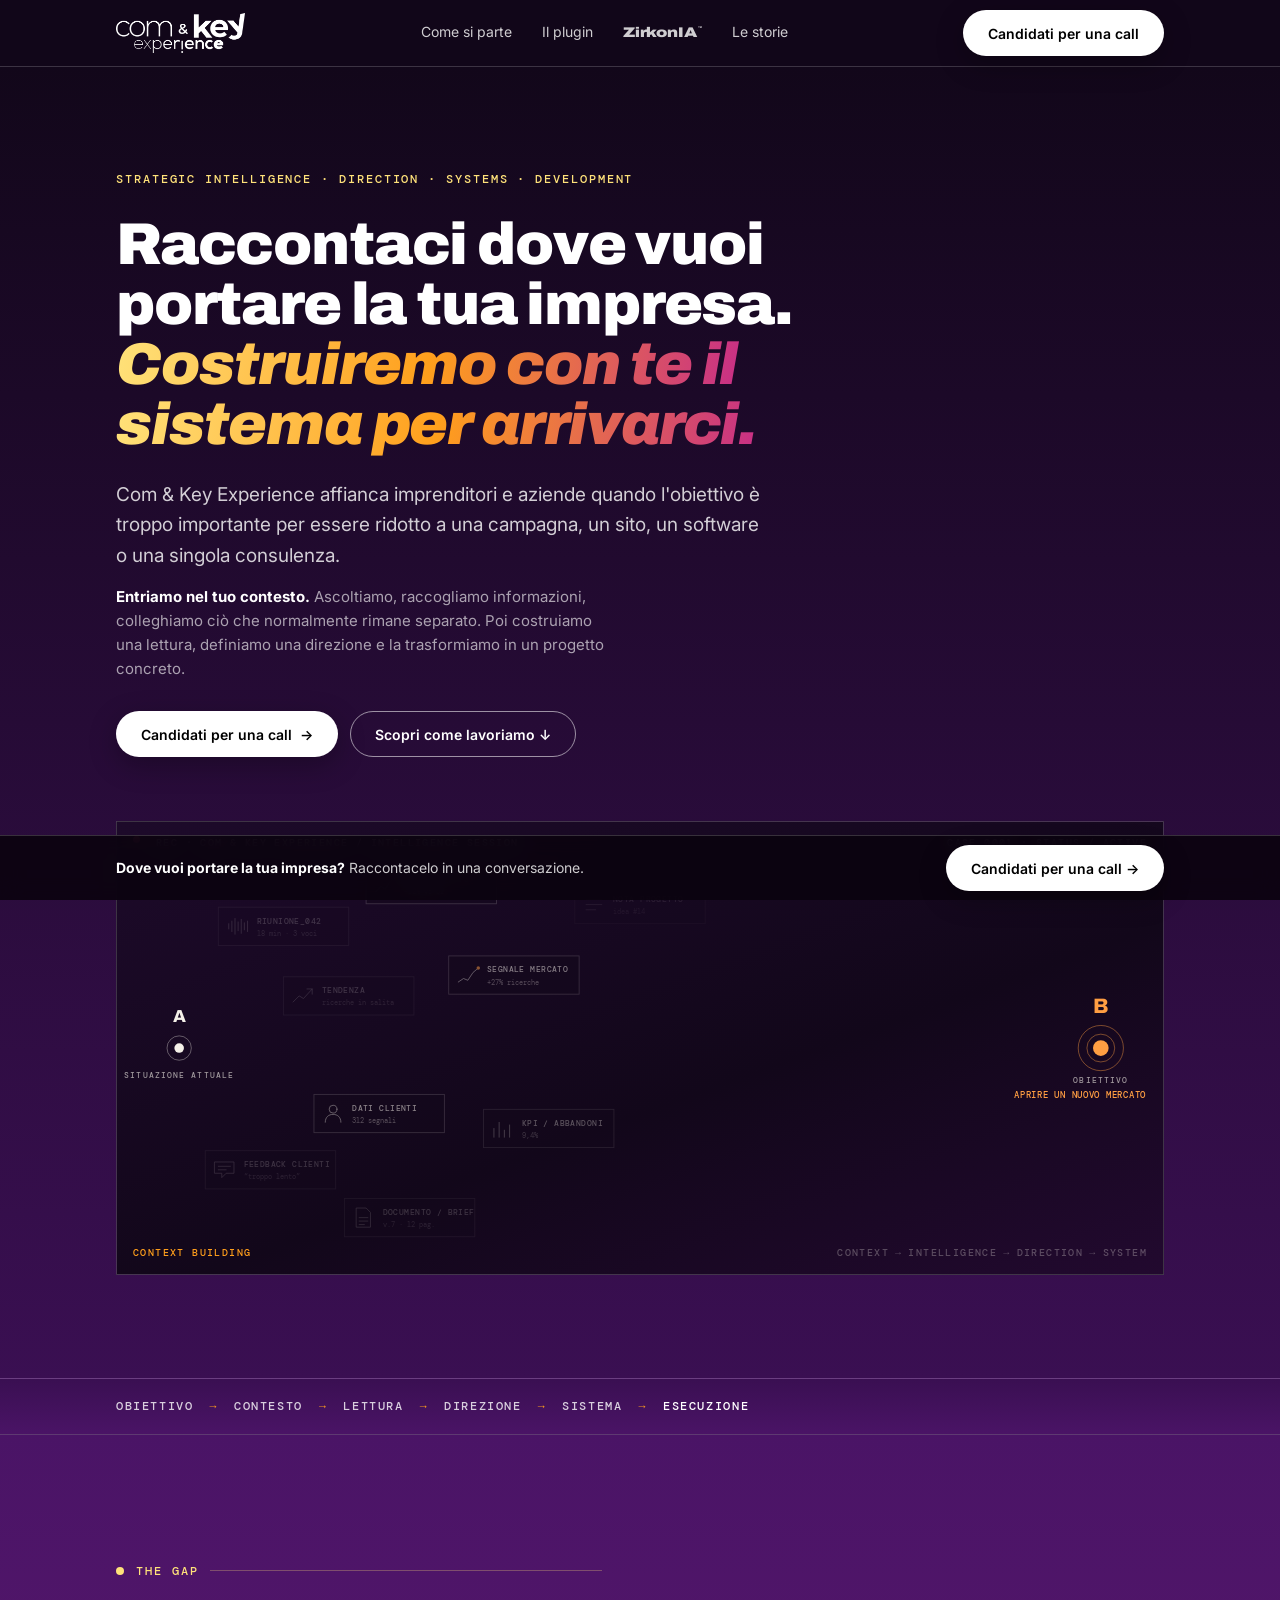
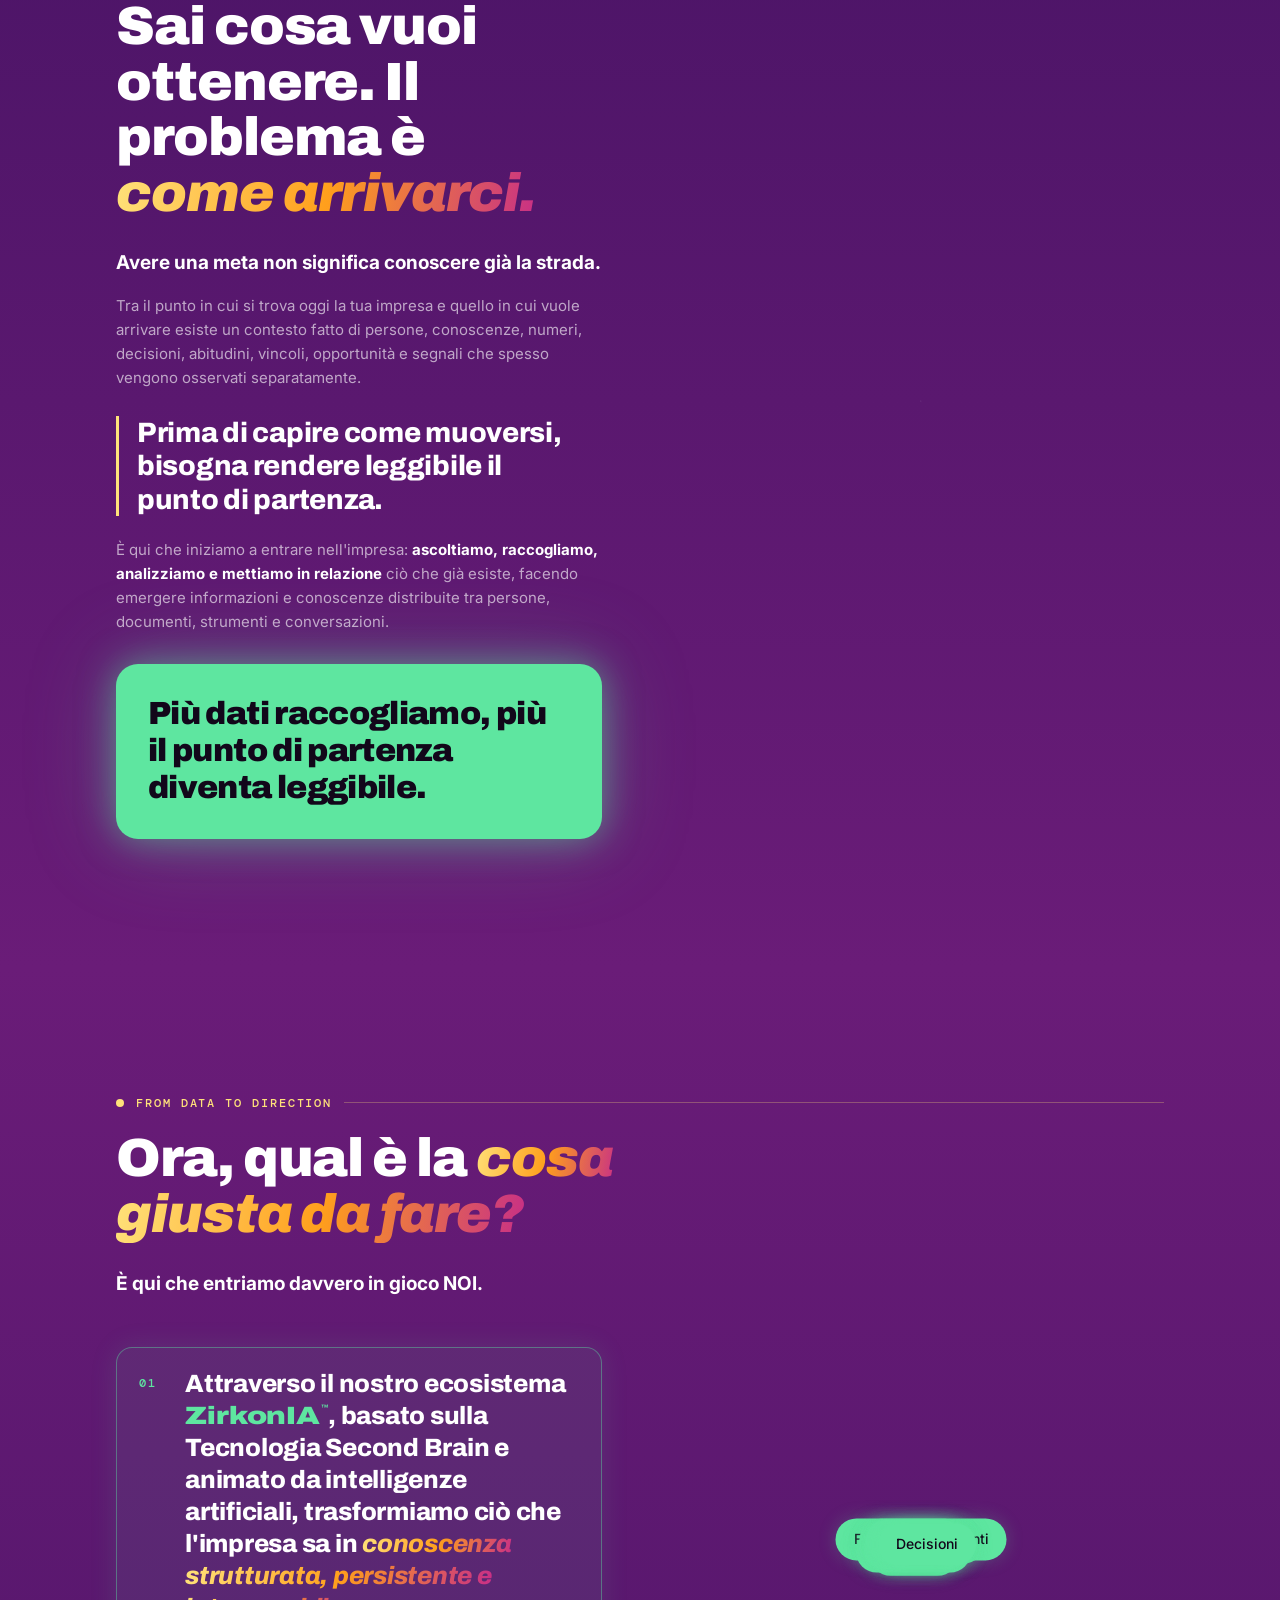
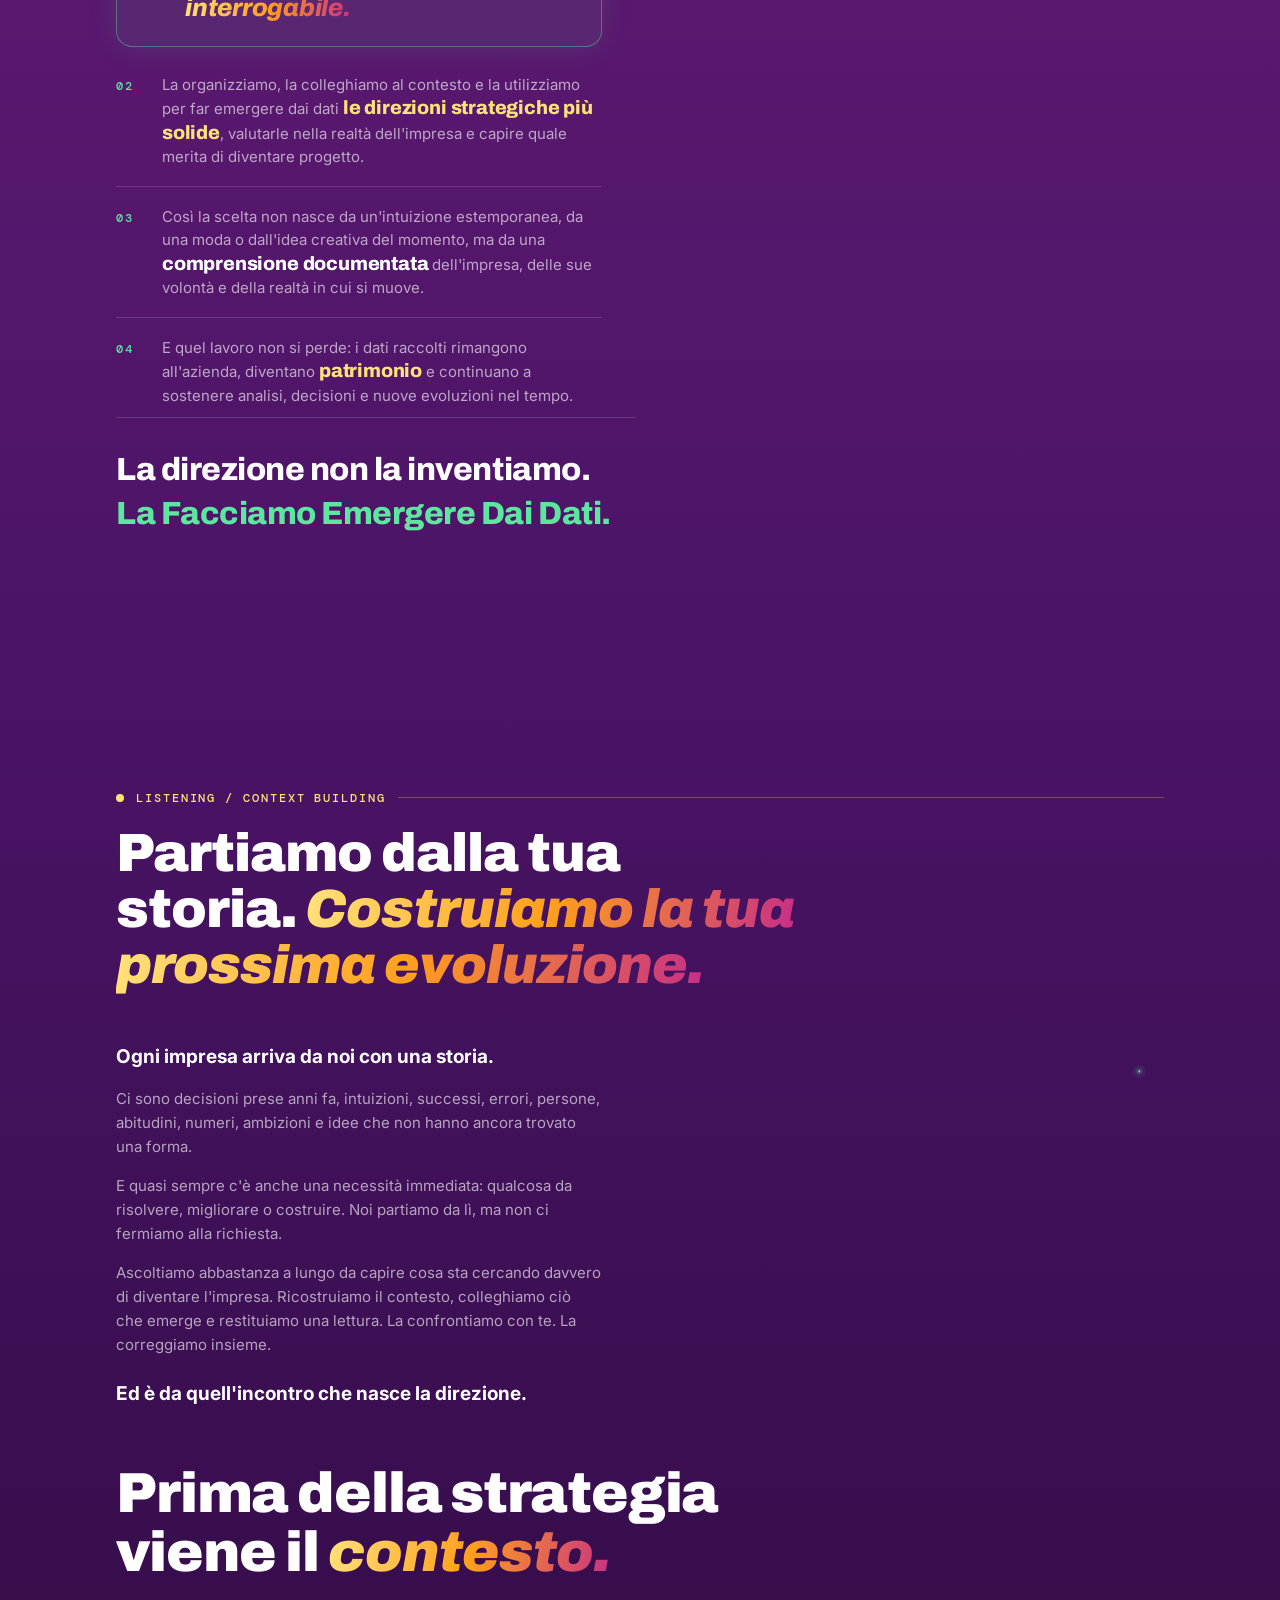
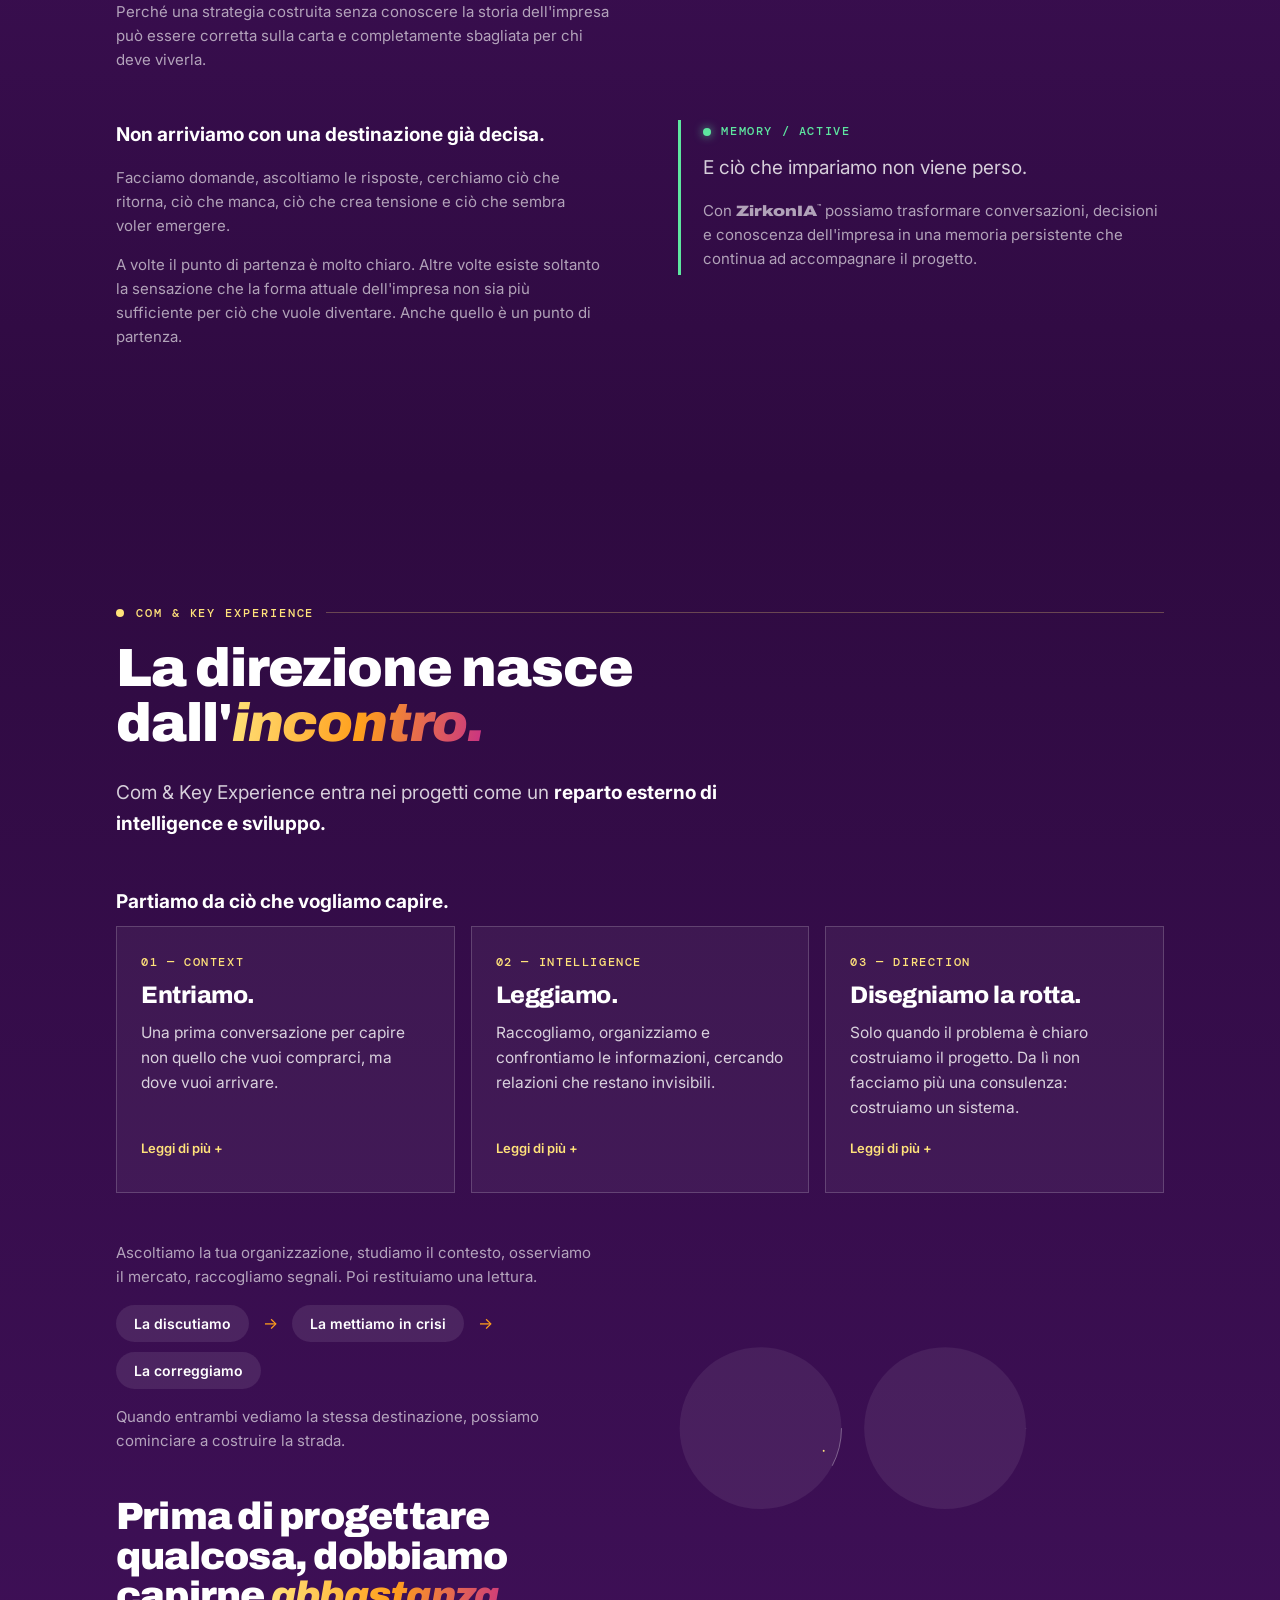
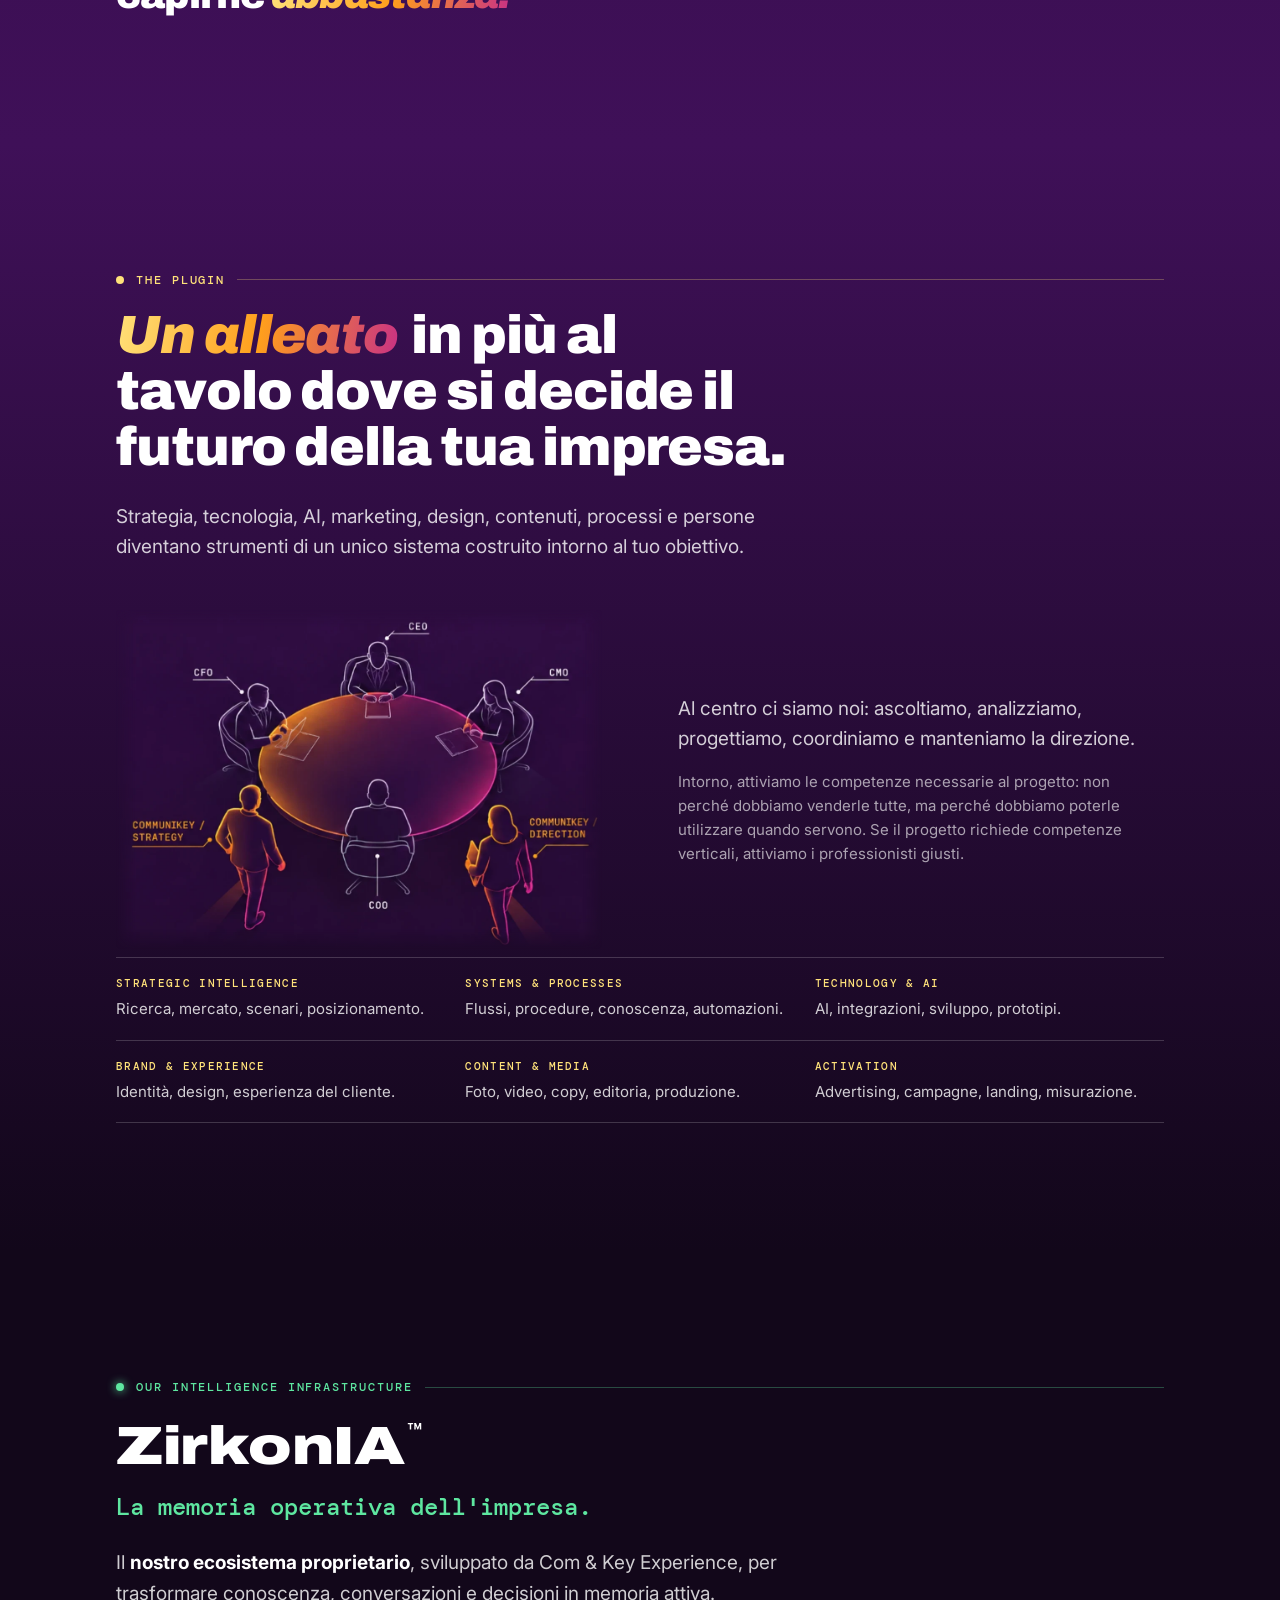
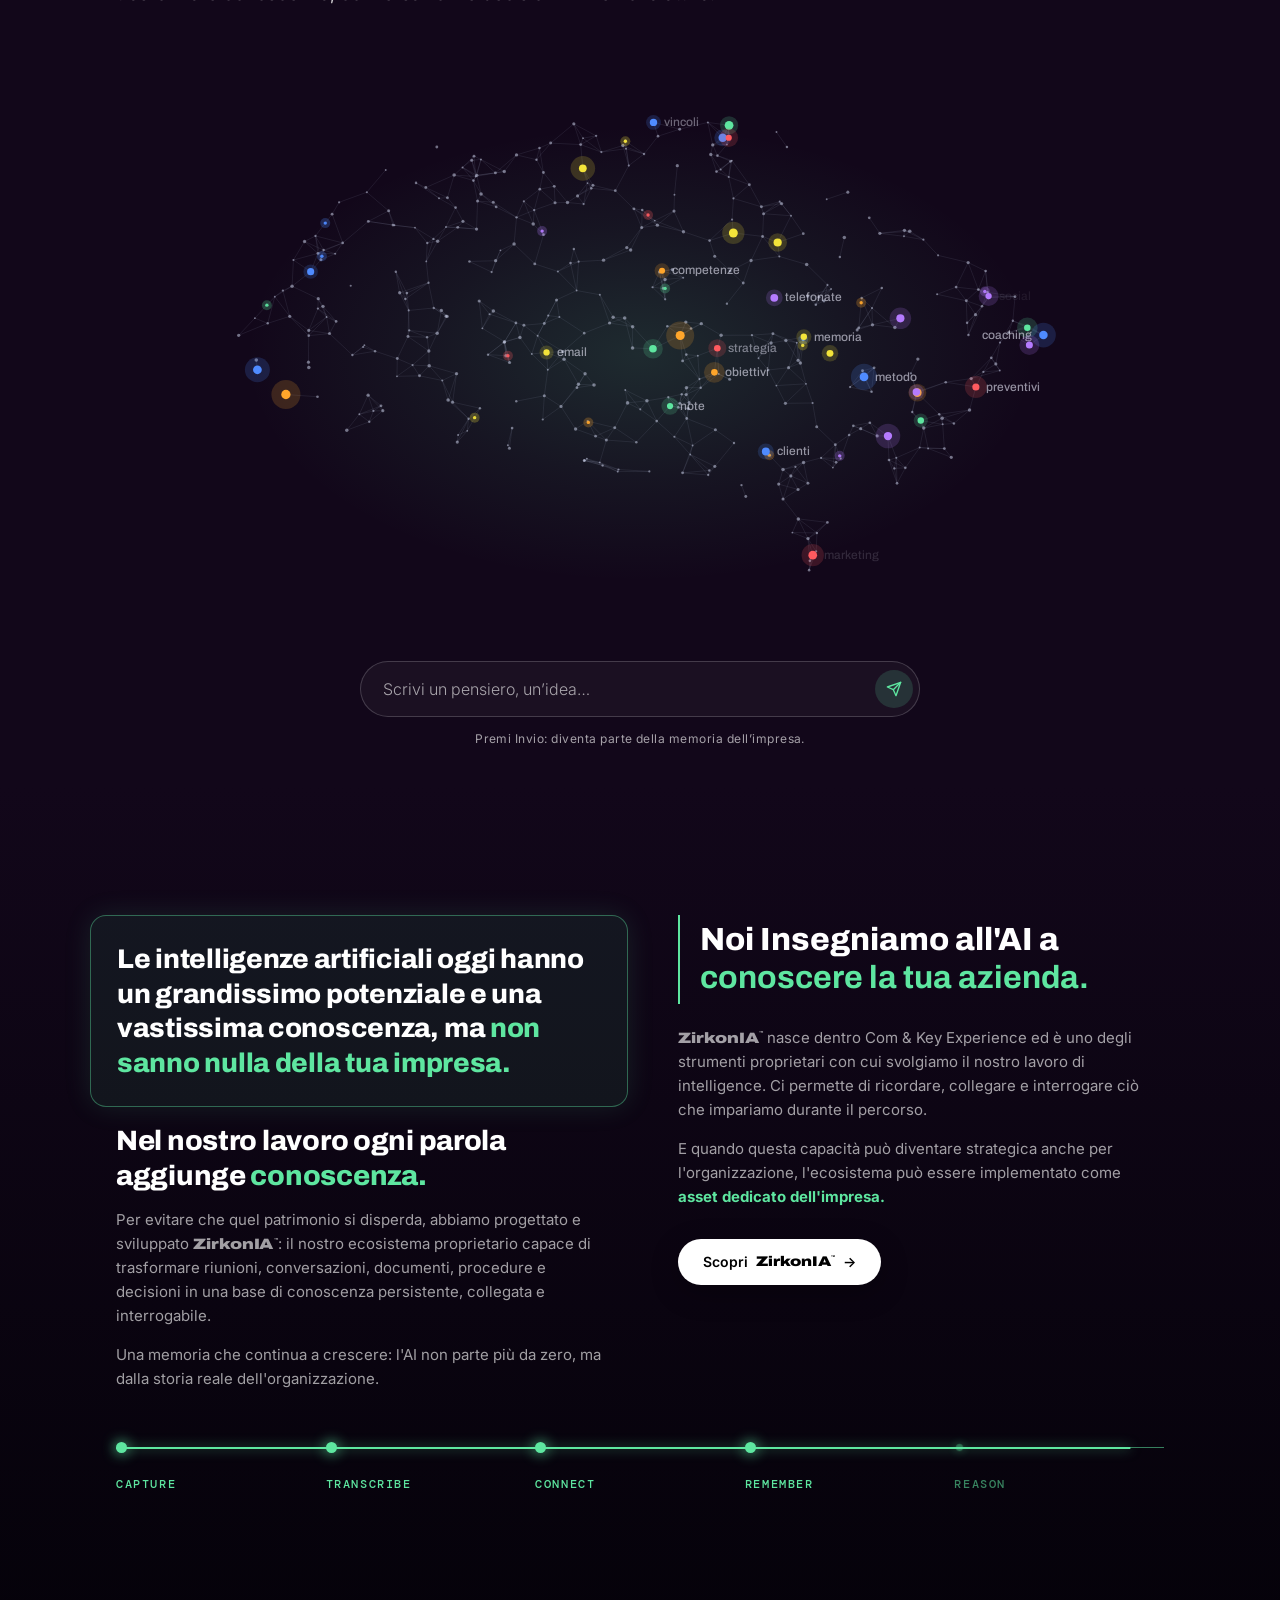
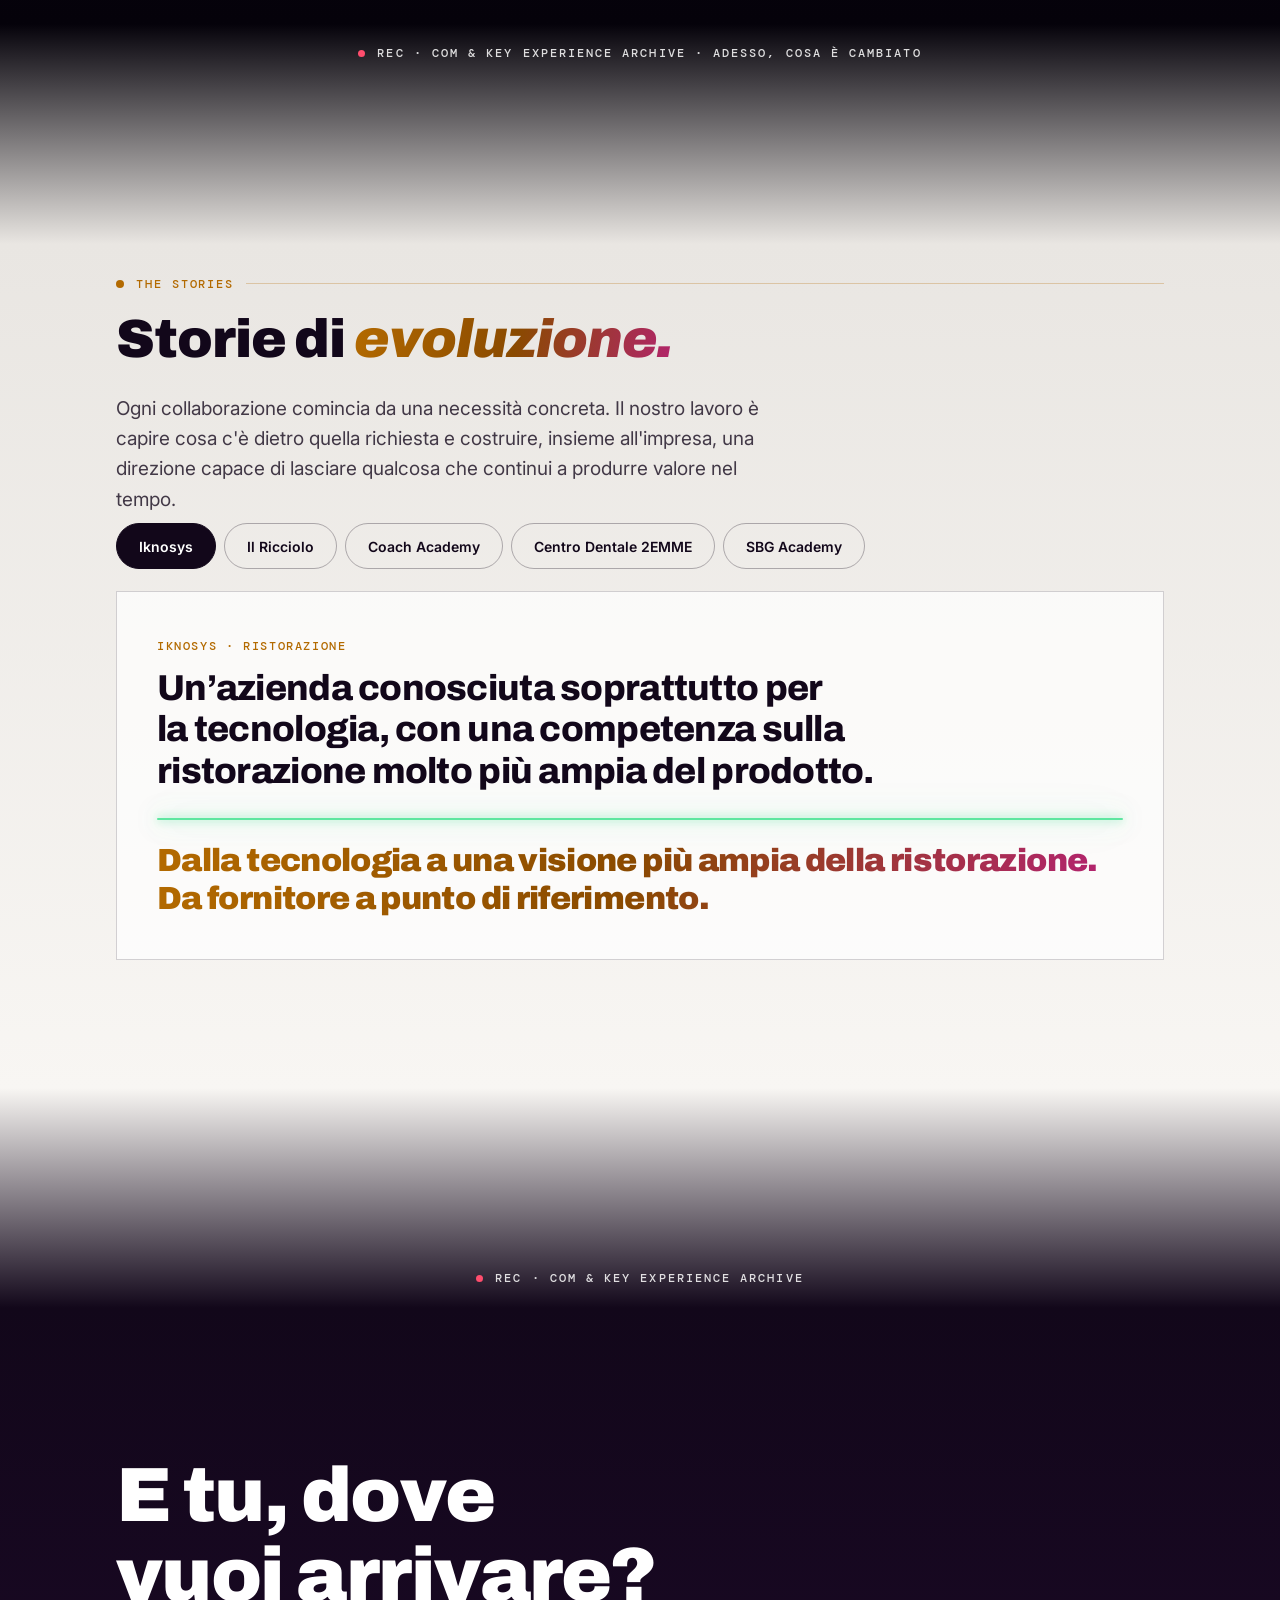
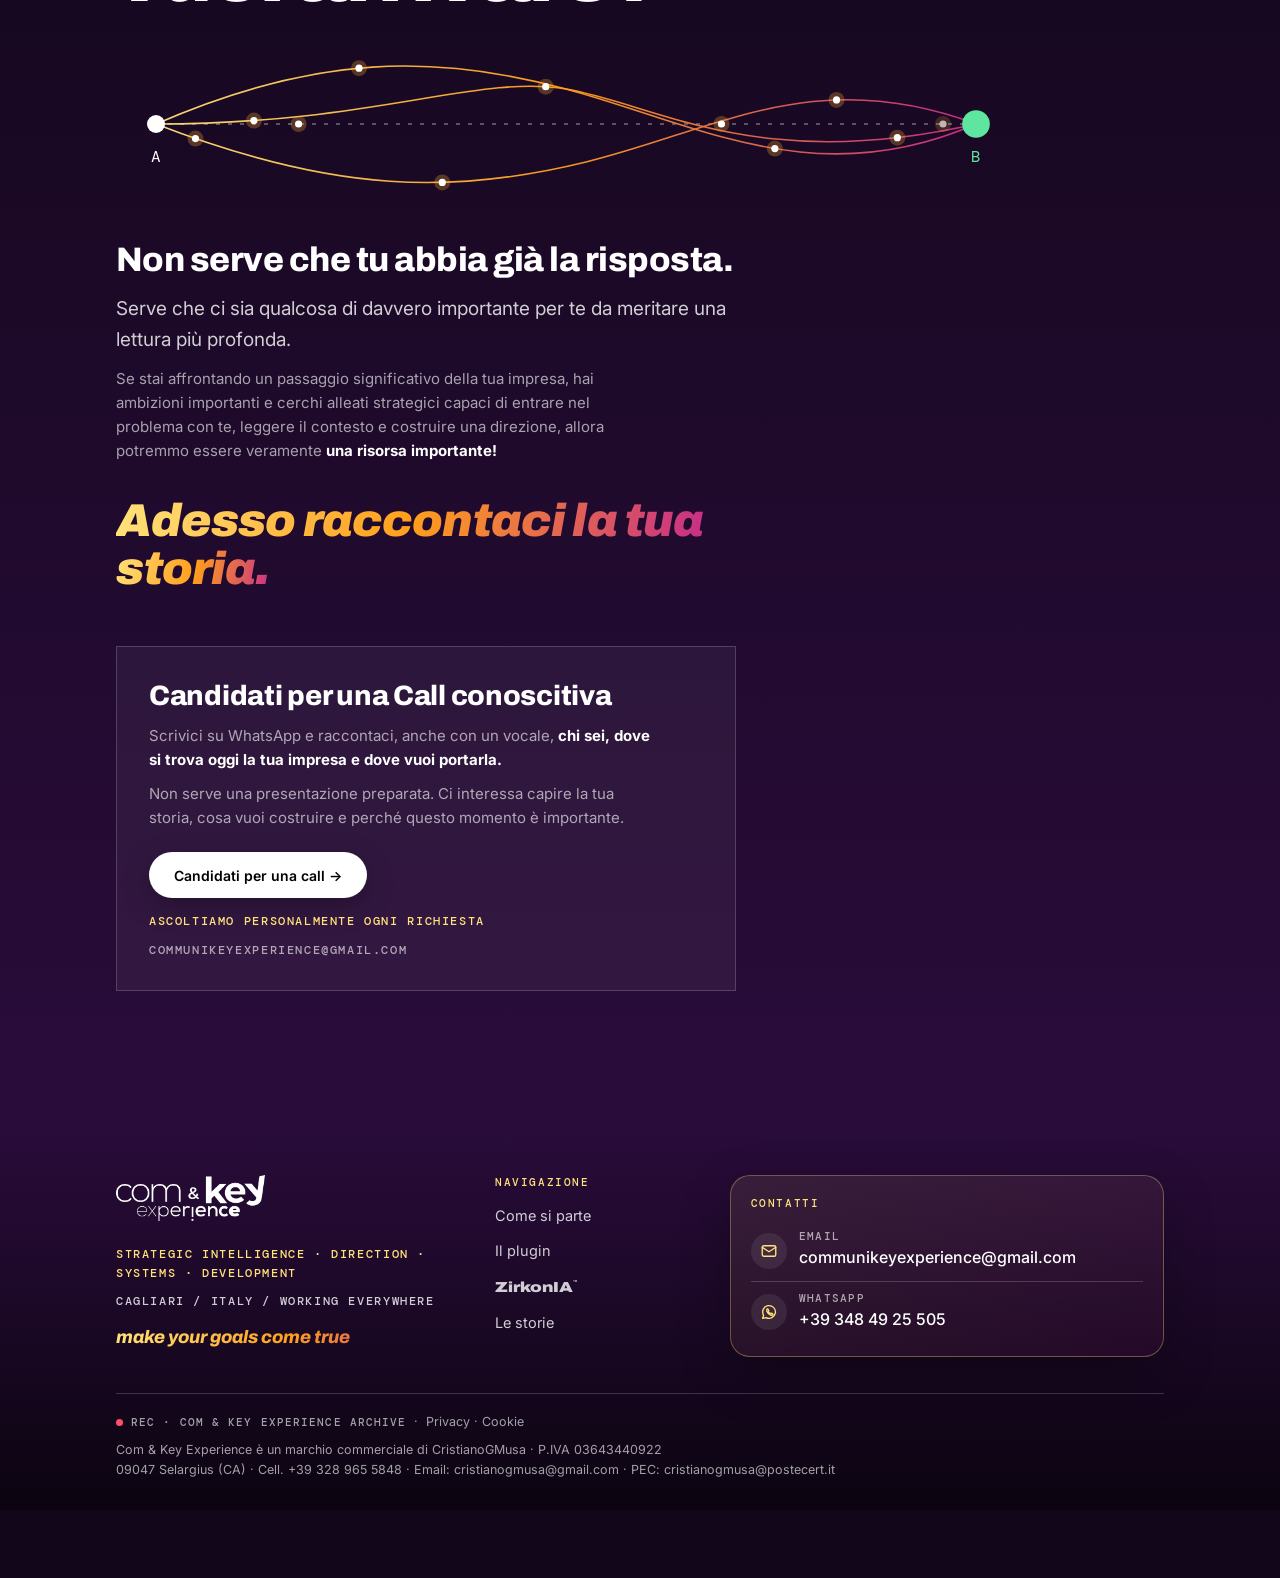
==== index.html @ a8ce36be "Landing: contatti Com & Key in un box nel footer Co-Authored-By: Claude Opus 5.5 <noreply@anthropic." ====
<!DOCTYPE html>
<html lang="it">
<head>
<meta charset="utf-8">
<meta name="viewport" content="width=device-width,initial-scale=1">
<title>Com &amp; Key Experience</title>
<meta name="description" content="Strategic Intelligence, Direction, Systems, Development. Com &amp; Key Experience affianca imprenditori e aziende nel costruire il sistema per raggiungere obiettivi importanti.">
<link rel="icon" type="image/png" href="assets/favicon.png">
<link rel="apple-touch-icon" href="assets/favicon.png">
<link rel="preconnect" href="https://fonts.googleapis.com">
<link href="https://fonts.googleapis.com/css2?family=Archivo:ital,wdth,wght@0,62..125,400..900;1,62..125,800..900&family=DM+Mono:wght@400;500&family=Inter:wght@400;500;600&display=swap" rel="stylesheet">
<style>
:root{
  --ink:#12071A; --plum:#4A1466; --violet:#8A2DAA; --mag:#C72D88;
  --y1:#FFE27A; --y2:#FF9F1C; --lav1:#FBF3FF; --lav2:#EBD9F5; --amb:#B36A00; --amb2:#8A4A00;
  --green:#5EE6A0;
  --mute:rgba(255,255,255,.8); --dim:rgba(255,255,255,.62); --line:rgba(255,255,255,.18);
  --gt:linear-gradient(100deg,var(--y1),var(--y2),var(--mag));
  --gl:linear-gradient(100deg,#B36A00,#8A4A00,#B3236F);
  --pad:clamp(20px,4.5vw,56px);
  --sec:clamp(72px,10vw,140px);
}
*{box-sizing:border-box;margin:0;padding:0}
html{scroll-behavior:smooth}
body{font-family:Inter,system-ui,sans-serif;background:var(--ink);color:#fff;line-height:1.6;-webkit-font-smoothing:antialiased;padding-bottom:68px}
a{color:inherit;text-decoration:none}
:focus-visible{outline:2px solid var(--y1);outline-offset:3px}
.skip{position:absolute;left:-999px;top:8px;background:#fff;color:#000;padding:10px 16px;z-index:100;border-radius:8px}
.skip:focus{left:8px}
.wrap{max-width:1160px;margin:0 auto;padding-inline:var(--pad)}
section,.seam{position:relative}
/* Fondo: gradiente verticale continuo, opaco. Ogni sezione parte dal colore in cui finisce la precedente */
.sec{background:linear-gradient(180deg,var(--a),var(--b));padding-block:var(--sec)}
.sec.light{color:var(--ink)}
.seam{display:flex;align-items:flex-start;justify-content:center;padding-top:22px;height:clamp(150px,18vw,220px);background:linear-gradient(180deg,var(--a),var(--b));font:500 11.5px "DM Mono",monospace;letter-spacing:.18em;text-transform:uppercase;color:rgba(255,255,255,.85)}
.seam.up{align-items:flex-end;padding-top:0;padding-bottom:22px}
.seam span{display:inline-flex;gap:12px;align-items:center}
.seam i{width:7px;height:7px;border-radius:50%;background:#ff4d6d;display:inline-block}

/* Tipografia: 5 livelli */
h1,h2,h3{font-family:Archivo,sans-serif;font-weight:900;letter-spacing:-.02em;text-wrap:balance}
h1{font-size:clamp(34px,4.6vw,64px);line-height:1.02}
h2{font-size:clamp(30px,4.2vw,54px);line-height:1.04;max-width:20ch;margin:20px 0 26px}
h3{font-size:clamp(19px,2vw,24px);line-height:1.15;font-weight:800}
.eyebrow{font:500 12px "DM Mono",monospace;letter-spacing:.16em;text-transform:uppercase;display:flex;align-items:center;gap:12px;color:var(--y1)}
.eyebrow:before{content:"";width:8px;height:8px;border-radius:50%;background:currentColor;flex:none}
.eyebrow:after{content:"";height:1px;flex:1;background:currentColor;opacity:.28}
.light .eyebrow{color:var(--amb)}
em.g{font-style:italic;padding-right:.08em;background-image:var(--gt);-webkit-background-clip:text;background-clip:text;color:transparent;-webkit-text-fill-color:transparent;-webkit-box-decoration-break:clone;box-decoration-break:clone}
.light em.g{background-image:var(--gl)}
.lead{font-size:clamp(17px,1.5vw,19px);line-height:1.6;max-width:54ch;color:var(--mute)}
.light .lead{color:rgba(18,7,26,.78)}
.small{font-size:15px;line-height:1.6;max-width:56ch;color:var(--dim)}
.light .small{color:rgba(18,7,26,.66)}
.lead+.lead,.lead+.small,.small+.small{margin-top:1em}
.mono{font:500 11.5px "DM Mono",monospace;letter-spacing:.14em;text-transform:uppercase}
.big{font:900 clamp(28px,4.4vw,58px)/1.04 Archivo,sans-serif;letter-spacing:-.02em;max-width:22ch}
.big span{display:block}
.big.cap{font-size:clamp(24px,3vw,38px);max-width:20ch;margin-top:clamp(28px,4vw,44px)}
.big.bal{max-width:24ch;text-wrap:balance}
.stack>*+*{margin-top:clamp(28px,4vw,48px)}

/* Bottoni */
.btn{display:inline-flex;align-items:center;gap:8px;min-height:46px;font:600 14px Inter;padding:0 24px;border-radius:999px;border:1px solid transparent;transition:transform .15s ease}
.btn:hover{transform:translateY(-2px)}
.btn-p{background:#fff;color:#000;box-shadow:0 8px 28px rgba(0,0,0,.28)}
.btn-o{border-color:rgba(255,255,255,.55);color:#fff}
.light .btn-o{border-color:rgba(18,7,26,.4);color:var(--ink)}
.btns{display:flex;flex-wrap:wrap;gap:12px;margin-top:30px}

/* Barra alta e nav */
.top{background:#0B0410;border-bottom:1px solid var(--line);font:500 11px "DM Mono",monospace;letter-spacing:.12em;text-transform:uppercase;color:var(--mute)}
.top .wrap{display:flex;justify-content:space-between;gap:12px;padding-block:10px;flex-wrap:wrap}
.top b{color:var(--y1);font-weight:500}
nav{position:sticky;top:0;z-index:20;background:rgba(18,7,26,.9);backdrop-filter:blur(10px);-webkit-backdrop-filter:blur(10px);border-bottom:1px solid var(--line)}
nav .wrap{display:flex;align-items:center;justify-content:space-between;gap:20px;padding-block:10px}
/* Logo ufficiale Com &amp; Key Experience */
.logo-img{display:block;height:40px;width:auto}
footer .logo-img{height:46px}
@media(max-width:560px){.logo-img{height:30px}}

.logo{display:inline-flex;align-items:center}
.logo b{font-weight:900}
.logo small{display:block;font:400 10px "DM Mono",monospace;letter-spacing:.16em;text-transform:uppercase;color:var(--dim);margin-top:2px}
nav ul{display:flex;gap:26px;list-style:none;font-size:14px;color:var(--mute)}
nav ul a{padding:10px 2px}
nav ul a:hover{color:#fff}
@media(max-width:940px){nav ul{display:none}}

/* Hero */
.hero .wrap{display:grid;grid-template-columns:1.1fr .9fr;gap:clamp(28px,5vw,72px);align-items:center}
.kicker{font:500 12px "DM Mono",monospace;letter-spacing:.16em;text-transform:uppercase;color:var(--y1);margin-bottom:24px;line-height:1.7}
.hero h1 span{display:block}
.hero .lead{margin-top:26px}
.frame{position:relative;aspect-ratio:4/5;max-height:540px;border:1px solid var(--line);background:linear-gradient(150deg,#2A0C3B,#8A2DAA 55%,#C72D88);box-shadow:0 30px 80px rgba(0,0,0,.4);display:grid;place-items:center;overflow:hidden}
.frame .rec{position:absolute;top:14px;left:16px;right:16px;display:flex;justify-content:space-between;font:500 10.5px "DM Mono",monospace;letter-spacing:.1em;text-transform:uppercase;color:rgba(255,255,255,.9)}
.frame .rec i{display:inline-block;width:7px;height:7px;border-radius:50%;background:#ff4d6d;margin-right:8px}
.play{width:84px;height:84px;border-radius:50%;background:#fff;display:grid;place-items:center;box-shadow:0 10px 40px rgba(0,0,0,.4)}
.play:after{content:"";border-left:22px solid #000;border-top:14px solid transparent;border-bottom:14px solid transparent;margin-left:6px}
.frame .cap{position:absolute;left:18px;right:18px;bottom:16px;font:800 20px Archivo}
.frame .cap small{display:block;font:500 10.5px "DM Mono",monospace;letter-spacing:.1em;text-transform:uppercase;color:var(--y1);margin-bottom:4px}
@media(max-width:900px){.hero .wrap{grid-template-columns:1fr}.frame{aspect-ratio:16/10;max-height:none}}

/* Striscia sequenza (sequenza reale) */
.pipe{background:linear-gradient(180deg,var(--a),var(--b));border-block:1px solid var(--line)}
.pipe .wrap{display:flex;flex-wrap:wrap;gap:8px 16px;align-items:center;padding-block:20px;font:500 11.5px "DM Mono",monospace;letter-spacing:.14em;text-transform:uppercase;color:var(--mute)}
.pipe i{font-style:normal;color:var(--y2)}
.pipe span:last-of-type{color:#fff}

/* Layout */
.two{display:grid;grid-template-columns:1fr 1fr;gap:clamp(32px,6vw,88px);align-items:center}
@media(max-width:860px){.two{grid-template-columns:1fr}}
figure.dia{width:100%}
figure.dia svg{width:100%;height:auto;display:block}
figure.dia text{font-family:Inter,sans-serif}

/* The gap: domanda che si trasforma */
.qs{margin-top:34px;display:grid;gap:8px}
.gkey{font:800 clamp(20px,2.2vw,28px)/1.2 Archivo,sans-serif;letter-spacing:-.01em;color:#fff;max-width:26ch;margin:26px 0 22px;padding-left:18px;border-left:3px solid var(--y1)}
.qs .old{font:800 clamp(18px,2.2vw,26px)/1.2 Archivo;color:var(--dim);position:relative;justify-self:start}
.qs .old::after{content:"";position:absolute;left:-3px;right:-3px;top:54%;height:2px;background:currentColor;transform:scaleX(var(--s,1));transform-origin:left center}
.qs .new{font:900 clamp(26px,3.6vw,46px)/1.05 Archivo;letter-spacing:-.02em}

/* Isole (costo) */
.isles{position:relative;display:flex;flex-wrap:wrap;gap:12px 14px;padding:6px 0}
.isles span{position:relative;z-index:1;padding:10px 18px;border-radius:999px;font-size:14px;font-weight:500;background:#5EE6A0;color:var(--ink);box-shadow:0 0 18px rgba(94,230,160,.22)}
.isles.live{display:block;height:400px;padding:0;touch-action:pan-y}
.isles.live span{position:absolute;left:0;top:0!important;margin:0!important;will-change:transform;white-space:nowrap}
@media(max-width:560px){.isles.live{height:470px}}
.isles .net{position:absolute;inset:0;width:100%;height:100%;pointer-events:none;overflow:visible}
.isles span:nth-of-type(3n+1){top:8px}
.isles span:nth-of-type(4n+2){top:-6px;margin-left:14px}
.isles span:nth-of-type(5n){margin-right:20px}

/* Comunicativo: 3 non */
.nots3{display:grid;grid-template-columns:repeat(3,1fr);gap:14px;margin-top:8px}
.nots3 div{padding:16px 18px;border:1px solid var(--line);font-size:15px;color:var(--mute)}
@media(max-width:800px){.nots3{grid-template-columns:1fr}}
.loop{display:flex;flex-wrap:wrap;align-items:center;gap:10px 14px;margin-top:6px}
.loop span{padding:10px 18px;border-radius:999px;background:rgba(255,255,255,.09);font:600 14px Inter}
.loop i{font-style:normal;color:var(--y2)}

/* Come si parte */
.cards3{display:grid;grid-template-columns:repeat(3,1fr);gap:16px;margin-top:8px}
.card{padding:28px 24px;border:1px solid var(--line);background:rgba(255,255,255,.05);display:flex;flex-direction:column;gap:12px}
.card .mono{color:var(--y1)}
.card p{font-size:15.5px;color:var(--mute)}
.card details{margin-top:auto}
.card summary{cursor:pointer;list-style:none;font:600 13px Inter;color:var(--y1);padding:8px 0}
.card summary::-webkit-details-marker{display:none}
.card details p{margin-top:8px;font-size:15px;color:var(--mute)}
@media(max-width:900px){.cards3{grid-template-columns:1fr}}

/* Plugin */
.sats{display:grid;grid-template-columns:repeat(3,1fr);gap:0;border-top:1px solid var(--line);margin-top:8px}
.sats div{padding:18px 22px 18px 0;border-bottom:1px solid var(--line)}
.sats b{display:block;font:500 11px "DM Mono",monospace;letter-spacing:.12em;text-transform:uppercase;color:var(--y1);margin-bottom:6px}
.sats span{font-size:15px;color:var(--mute)}
@media(max-width:800px){.sats{grid-template-columns:1fr 1fr}}
@media(max-width:520px){.sats{grid-template-columns:1fr}}
.glowbox{padding:clamp(26px,4vw,46px);background:var(--green);color:var(--ink);border-radius:22px;box-shadow:0 0 36px rgba(94,230,160,.5),0 0 90px rgba(94,230,160,.25)}
.glowbox p{font:900 clamp(22px,3.2vw,40px)/1.1 Archivo;letter-spacing:-.02em}
.gclose{margin-top:30px;padding:clamp(22px,3vw,32px)}
.gclose p{font-size:clamp(22px,2.6vw,32px);line-height:1.15}
.glowbox p+p{margin-top:6px}

/* Ponte ascolto → memoria */
.mk{font:500 12px "DM Mono",monospace;letter-spacing:.16em;text-transform:uppercase;color:var(--green);display:flex;align-items:center;gap:12px}
.mk:before{content:"";width:8px;height:8px;border-radius:50%;background:currentColor;box-shadow:0 0 10px var(--green);flex:none}
.mk:after{content:"";height:1px;flex:1;background:currentColor;opacity:.3}
.mh{max-width:24ch;text-wrap:balance}
figure.brainfig{width:100%;max-width:860px;margin-inline:auto}
figure.brainfig{position:relative;isolation:isolate}
/* alone verde morbido dietro e sotto il cervello (stesso verde e stessa morbidezza del riquadro «non sanno nulla…») */
figure.brainfig::before{content:"";position:absolute;z-index:-1;inset:0;background:radial-gradient(ellipse 46% 44% at 50% 50%,rgba(94,230,160,.16),rgba(94,230,160,.064) 55%,transparent 100%);pointer-events:none}
figure.brainfig canvas{display:block;width:100%;height:auto;aspect-ratio:1.66}
/* Nota dal vivo nel cervello (come sul sito ZirkonIA): il visitatore scrive, la parola entra nella rete */
.brainin{position:relative;z-index:2;margin:clamp(14px,2.4vw,24px) auto 0;width:min(100%,560px);display:flex;align-items:center;gap:8px;border:1px solid rgba(255,255,255,.18);border-radius:40px;background:rgba(255,255,255,.04);padding:6px 6px 6px 22px;transition:border-color .3s,box-shadow .3s}
.brainin:focus-within{border-color:rgba(94,230,160,.6);box-shadow:0 0 0 4px rgba(94,230,160,.1)}
.brainin input{flex:1;min-width:0;background:transparent;border:0;outline:none;color:#fff;font:300 16px Inter,system-ui,sans-serif;padding:11px 0}
.brainin input:focus-visible{outline:none}
.brainin input::placeholder{color:var(--dim)}
.brainin button{width:38px;height:38px;flex:none;border:0;border-radius:50%;cursor:pointer;background:rgba(94,230,160,.16);color:var(--green);display:flex;align-items:center;justify-content:center;transition:background .25s,transform .15s}
.brainin button:hover{background:rgba(94,230,160,.28)}
.brainin button:active{transform:scale(.92)}
.brainin svg{width:16px;height:16px}
.brainhint{margin-top:12px;text-align:center;font-size:12px;letter-spacing:.04em;color:var(--dim)}
figure.memfig{width:100%}
figure.memfig svg{width:100%;height:auto;display:block;overflow:visible}
figure.memfig text{font-family:"DM Mono",monospace}
figure.memfig .mf{font-size:11px;letter-spacing:.14em;fill:#fff}
figure.memfig .ml{font-size:11px;letter-spacing:.16em;fill:var(--green)}
/* sequenza CAPTURE → REASON: la linea si accende, i nodi in fila */
.xray .nodes{position:relative}
.xray .nodes::before{content:"";position:absolute;left:0;top:-1px;height:2px;width:100%;background:var(--green);box-shadow:0 0 12px rgba(94,230,160,.7);transform-origin:left;transform:scaleX(var(--p,1))}
@media(max-width:600px){.xray .nodes::before{display:none}}

/* ZirkonIA */
.xray .kicker{color:var(--green)}
.xray h2 .sub{display:block;font:500 clamp(16px,2vw,24px)/1.3 "DM Mono",monospace;letter-spacing:0;color:var(--green);margin-top:16px}
.xq{font:800 clamp(22px,2.8vw,32px)/1.2 Archivo;padding:6px 0 6px 20px;border-left:2px solid var(--green);margin:0 0 22px}
.xq b{color:var(--green)}
.nodes{margin-top:56px;border-top:1px solid rgba(94,230,160,.55);display:grid;grid-template-columns:repeat(5,1fr)}
.nodes div{position:relative;padding-top:22px}
.nodes i{position:absolute;top:-6px;left:0;width:11px;height:11px;border-radius:50%;background:var(--green);box-shadow:0 0 14px var(--green)}
.nodes span{font:500 11.5px "DM Mono",monospace;letter-spacing:.14em;text-transform:uppercase;color:var(--green)}
@media(max-width:600px){.nodes{grid-template-columns:repeat(2,1fr);row-gap:20px;border-top:0}.nodes div{border-top:1px solid rgba(94,230,160,.55)}}

/* Venn animato: Tu + Noi = Il progetto → Evoluzione */
figure.venn .vc{transition:stroke .3s}
figure.venn:hover .vc{stroke:rgba(255,255,255,.6)}

/* Ascolto: da un racconto a una direzione */
figure.listen{width:100%}
figure.listen svg{width:100%;height:auto;display:block;overflow:visible}
figure.listen text{font-family:Inter,sans-serif}
figure.listen .fr{font-size:14px;font-style:italic;fill:#fff}
figure.listen .kw{font:500 12px "DM Mono",monospace;letter-spacing:.14em;fill:var(--y1);text-anchor:middle}
figure.listen .lb{font:500 10.5px "DM Mono",monospace;letter-spacing:.16em;fill:var(--y1)}
.manif .big{max-width:22ch}
.memo{border-left:3px solid #5EE6A0;padding:4px 0 4px 22px}
.memo-l{display:flex;align-items:center;gap:10px;color:#5EE6A0}
.memo-l i{width:8px;height:8px;border-radius:50%;background:#5EE6A0;box-shadow:0 0 10px rgba(94,230,160,.8)}
@media(max-width:560px){figure.listen .fr{font-size:15px}}

/* Il board: illustrazione «Com &amp; Key Experience entra al tavolo» */
figure.bd{margin:0}
figure.bd img{display:block;width:100%;height:auto;-webkit-mask-image:linear-gradient(90deg,transparent,#000 4%,#000 96%,transparent),linear-gradient(180deg,transparent,#000 5%,#000 94%,transparent);-webkit-mask-composite:source-in;mask-image:linear-gradient(90deg,transparent,#000 4%,#000 96%,transparent),linear-gradient(180deg,transparent,#000 5%,#000 94%,transparent);mask-composite:intersect}

/* Costo: da dati a direzione */
.steps{list-style:none;margin:0;padding:0;display:grid;gap:0}
.steps li{display:grid;grid-template-columns:40px 1fr;gap:6px;padding:18px 0;border-top:1px solid rgba(255,255,255,.14)}
.steps li:first-child{border-top:0}
.steps li:nth-child(2){border-top:0}
.steps i{font:500 12px "DM Mono",monospace;letter-spacing:.14em;color:var(--green);font-style:normal;padding-top:5px}
.steps p{font-size:15px;line-height:1.55;color:var(--dim);max-width:52ch}
.steps .k{font:800 1.28em/1.25 Archivo,sans-serif;letter-spacing:-.01em;color:#fff}
.steps li.core{border:1px solid rgba(94,230,160,.4);border-radius:16px;background:rgba(94,230,160,.07);padding:20px 22px 22px;margin-bottom:8px;box-shadow:0 0 28px rgba(94,230,160,.12)}
.steps li.core i{padding-top:7px}
.steps li.core p{font:800 clamp(19px,2vw,25px)/1.28 Archivo,sans-serif;letter-spacing:-.01em;color:#fff;max-width:none}
.steps li.core .zk{color:var(--green)}
.steps li:nth-child(2) .k,.steps li:nth-child(4) .k{color:var(--y1)}
.dclose{max-width:52ch;margin:clamp(-8px,-1vw,0px) 0 0;padding-top:clamp(20px,3vw,32px);border-top:1px solid rgba(255,255,255,.14);text-align:left}
.dclose p{font:800 clamp(21px,2.6vw,32px)/1.25 Archivo,sans-serif;letter-spacing:-.015em;color:#fff;text-wrap:balance}
.dclose .d2{margin-top:4px;color:var(--green)}
.glowbox.gdir{width:fit-content;max-width:100%;padding:clamp(22px,3vw,36px) clamp(26px,4vw,50px)}
.glowbox.gdir p.g1{font:600 clamp(17px,1.8vw,22px)/1.2 Inter,sans-serif;letter-spacing:0}
.glowbox.gdir p.g2{font:900 clamp(30px,4.2vw,54px)/1.02 Archivo,sans-serif;letter-spacing:-.02em;margin-top:8px}
.glowbox.gdir p.g2 span{text-transform:uppercase}
@media(max-width:800px){.steps li{grid-template-columns:34px 1fr}}

/* Marchio ZirkonIA: carattere largo e pesante + ™ */
.zbr{font-family:Archivo,sans-serif;font-weight:900;font-variation-settings:"wdth" 125;font-stretch:125%;letter-spacing:-.005em;white-space:nowrap;font-style:normal}
.zbr sup{font:600 .46em/1 Inter,sans-serif;font-variation-settings:normal;font-stretch:100%;letter-spacing:0;vertical-align:baseline;position:relative;top:-.95em;margin-left:.1em}

/* Riquadro in evidenza (stesso stile del punto 01 di From data to direction) */
.corebox{--cp:clamp(14px,2.2vw,26px);margin-inline:calc(-1 * var(--cp));border:1px solid rgba(94,230,160,.4);border-radius:16px;background:rgba(94,230,160,.07);padding:clamp(18px,2.4vw,26px) var(--cp);box-shadow:0 0 28px rgba(94,230,160,.12)}
.corebox p{font:800 clamp(20px,2.2vw,27px)/1.28 Archivo,sans-serif;letter-spacing:-.01em;color:#fff}

/* Chiusura: copy e invito */
.fin-copy{margin-top:clamp(20px,3vw,36px);max-width:62ch}
.fin .fk{font:800 clamp(22px,2.8vw,34px)/1.2 Archivo,sans-serif;letter-spacing:-.015em;color:#fff;margin-bottom:14px}
.fin-copy .small{margin-top:12px;max-width:60ch}
.fin .fin-ask{margin-top:clamp(22px,3vw,34px)}
.fin-cta{margin-top:clamp(30px,4.4vw,52px);max-width:62ch;padding:clamp(22px,3vw,32px);border:1px solid var(--line);background:rgba(255,255,255,.05)}
.fin-cta h3{font:800 clamp(20px,2.3vw,28px)/1.2 Archivo,sans-serif;letter-spacing:-.01em;margin-bottom:12px}
.fin-cta .small{margin-top:10px}
.fin-cta .btns{margin-top:22px}
.fin-note{margin-top:16px;color:var(--y1)}

/* Storie di evoluzione */
.tabs{margin-top:8px}
.tabs>input{position:absolute;opacity:0;pointer-events:none}
.tl{display:flex;flex-wrap:wrap;gap:8px;margin-bottom:22px}
.tl label{cursor:pointer;min-height:46px;display:inline-flex;align-items:center;padding:0 22px;border:1px solid rgba(18,7,26,.3);border-radius:999px;font:600 14px Inter;transition:background .2s,color .2s}
.tl label:hover{background:rgba(18,7,26,.06)}
.tabs .story{display:none}
#t1:checked~.p1,#t2:checked~.p2,#t3:checked~.p3,#t4:checked~.p4,#t5:checked~.p5{display:block}
#t1:checked~.tl label[for=t1],#t2:checked~.tl label[for=t2],#t3:checked~.tl label[for=t3],#t4:checked~.tl label[for=t4],#t5:checked~.tl label[for=t5]{background:var(--ink);color:#fff;border-color:var(--ink)}
#t1:focus-visible~.tl label[for=t1],#t2:focus-visible~.tl label[for=t2],#t3:focus-visible~.tl label[for=t3],#t4:focus-visible~.tl label[for=t4],#t5:focus-visible~.tl label[for=t5]{outline:2px solid var(--amb);outline-offset:3px}
.story{border:1px solid rgba(18,7,26,.18);background:rgba(255,255,255,.72);padding:clamp(22px,3.4vw,40px)}
.story>input{position:absolute;opacity:0;pointer-events:none}
.story .head .mono{color:var(--amb)}
.story h3{font-size:clamp(24px,3.2vw,36px);margin:10px 0 0;max-width:22ch}
.story .narr{display:none;margin-top:26px;padding-top:26px;border-top:1px solid rgba(18,7,26,.16)}
.story>input:checked~.narr{display:block}
.story p.body{font-size:16.5px;color:rgba(18,7,26,.85);max-width:66ch}
.story p.body+p.body{margin-top:16px}
.story .asset{margin-top:26px;padding:18px 22px;border-left:3px solid #928C84;background:rgba(18,7,26,.045)}
.story .asset .mono{display:block;margin-bottom:6px;color:var(--amb)}
.story .asset p{font-size:15px;color:rgba(18,7,26,.82)}
.rulewrap{display:flex;align-items:center;gap:18px;margin-top:26px}
.rulewrap .rule{flex:1;height:2px;background:#5EE6A0;border-radius:2px;box-shadow:0 0 8px rgba(94,230,160,.95),0 0 22px rgba(94,230,160,.55),0 0 44px rgba(94,230,160,.25)}
.rulewrap .tog{flex:none;display:inline-flex;align-items:center;gap:12px;cursor:pointer}
.rulewrap .tog .more,.rulewrap .tog .less{font:500 11.5px "DM Mono",monospace;letter-spacing:.12em;text-transform:uppercase;color:rgba(18,7,26,.7)}
.rulewrap .tog .less{display:none}
.story>input:checked~.rulewrap .tog .more{display:none}
.story>input:checked~.rulewrap .tog .less{display:inline}
.rulewrap .plus{width:46px;height:46px;border:1px solid var(--ink);border-radius:50%;background:var(--ink);color:#fff;display:grid;place-items:center;font:400 28px/1 Inter;transition:transform .25s ease,background .2s ease,color .2s ease}
.rulewrap .tog:hover .plus{background:#fff;color:var(--ink)}
.story>input:checked~.rulewrap .plus{transform:rotate(45deg)}
.story>input:focus-visible~.rulewrap .plus{outline:2px solid var(--amb);outline-offset:3px}
.story .claim{margin-top:22px;width:fit-content;max-width:100%;padding-right:.08em;font:900 clamp(22px,3vw,32px)/1.2 Archivo,sans-serif;letter-spacing:-.02em;background:var(--gl);-webkit-background-clip:text;background-clip:text;color:transparent;-webkit-text-fill-color:transparent}
@media(max-width:640px){.story{padding:22px 18px}.rulewrap .tog .more,.rulewrap .tog .less{display:none!important}}
@media(prefers-reduced-motion:reduce){.rulewrap .plus,.tl label{transition:none}}

/* Non vendiamo */
.rows{display:grid;grid-template-columns:1fr 1fr;gap:0 40px;border-top:1px solid var(--line);margin-top:6px}
.rows p{padding:14px 0;border-bottom:1px solid var(--line);font-size:16px;color:var(--mute)}
@media(max-width:760px){.rows{grid-template-columns:1fr}}

/* Trasformazione */
.slow{padding-block:clamp(120px,16vw,220px)}
.slow .q{font:900 clamp(48px,8vw,116px)/1 Archivo;letter-spacing:-.02em;margin-top:36px}
.slow .s{font:400 clamp(20px,2.4vw,30px)/1.45 Inter;max-width:34ch;color:var(--mute);margin-top:clamp(36px,5vw,64px)}
.slow .s.b{color:#fff;font-weight:600}
.slow .s.end{max-width:22ch;font:900 clamp(30px,4.6vw,60px)/1.05 Archivo;color:#fff;margin-top:clamp(80px,10vw,140px)}
.shifts{margin-top:clamp(36px,5vw,64px);display:grid;gap:10px;max-width:40ch}
.shifts p{font-size:clamp(18px,2vw,24px);color:var(--mute)}
.shifts p b{color:#fff;font-weight:600}
.shifts p i{font-style:normal;color:var(--y2);margin:0 8px}

/* CTA finale */
.ab{width:100%;max-width:900px;display:block;margin:28px 0 8px}
.ab path{fill:none;stroke-width:1.6}
.ab .p0{stroke:rgba(255,255,255,.4);stroke-dasharray:4 8}
.ab .p1{stroke:url(#gab);opacity:.95;stroke-dasharray:900;animation:draw 3.2s ease both}
.ab .nd circle{fill:#fff}
@keyframes draw{from{stroke-dashoffset:900}to{stroke-dashoffset:0}}
@media(prefers-reduced-motion:reduce){.ab .p1{animation:none}.btn{transition:none}html{scroll-behavior:auto}}
.fin h2{font-size:clamp(36px,6vw,84px);max-width:16ch}
.fin .ask{font:900 clamp(26px,3.6vw,46px)/1.05 Archivo;letter-spacing:-.02em}

/* Footer e dock */
footer{background:linear-gradient(180deg,var(--a),var(--b));padding-block:56px 30px}
footer .cols{display:grid;grid-template-columns:1.2fr .7fr 1.5fr;gap:32px}
footer h4{font:500 11px "DM Mono",monospace;letter-spacing:.14em;text-transform:uppercase;color:var(--y1);margin-bottom:12px}
footer li{list-style:none;margin:6px 0;color:var(--mute);font-size:14.5px}
footer li a{display:inline-block;padding:3px 0}
footer .legal{margin-top:36px;padding-top:18px;border-top:1px solid var(--line);color:var(--dim);font-size:12.5px}
footer .owner{margin-top:8px;line-height:1.6}
/* Contatti Com & Key in evidenza: box con bordo caldo, due righe grandi e cliccabili */
footer .cbox{border:1px solid rgba(255,226,122,.32);border-radius:20px;padding:20px 20px 14px;background:linear-gradient(160deg,rgba(255,226,122,.09),rgba(199,45,136,.07));box-shadow:0 18px 50px rgba(0,0,0,.25)}
footer .cbox h4{margin-bottom:10px}
@media(min-width:761px) and (max-width:1100px){footer .cols{grid-template-columns:1fr 1fr} footer .cols>div:last-child{grid-column:1/-1} footer .cbox{max-width:520px}}
footer .cbox a{display:flex;align-items:center;gap:12px;padding:10px 0;color:#fff;font-size:16px;font-weight:500;overflow-wrap:anywhere;transition:color .2s}
footer .cbox a+a{border-top:1px solid var(--line)}
footer .cbox a:hover{color:var(--y1)}
footer .cbox .ic{flex:none;width:36px;height:36px;border-radius:50%;display:flex;align-items:center;justify-content:center;background:rgba(255,255,255,.08);color:var(--y1)}
footer .cbox .ic svg{width:18px;height:18px}
footer .cbox small{display:block;font:500 10.5px "DM Mono",monospace;letter-spacing:.12em;text-transform:uppercase;color:var(--dim);margin-bottom:2px}
@media(max-width:420px){footer .cbox{padding:18px 16px 12px} footer .cbox a{font-size:15px;gap:10px} footer .cbox .ic{width:30px;height:30px} footer .cbox .ic svg{width:16px;height:16px}}
.rec{font:500 11px "DM Mono",monospace;letter-spacing:.1em;text-transform:uppercase}
.rec i{display:inline-block;width:7px;height:7px;border-radius:50%;background:#ff4d6d;margin-right:8px}
.payoff{font:italic 800 18px Archivo;background-image:var(--gt);-webkit-background-clip:text;background-clip:text;color:transparent;-webkit-text-fill-color:transparent;margin-top:18px}
@media(max-width:760px){footer .cols{grid-template-columns:1fr}}
.dock{position:fixed;left:0;right:0;bottom:0;z-index:30;background:rgba(11,4,16,.92);backdrop-filter:blur(10px);-webkit-backdrop-filter:blur(10px);border-top:1px solid var(--line)}
.dock .wrap{display:flex;justify-content:space-between;align-items:center;gap:14px;padding-block:9px}
.dock p{font-size:14px;color:var(--mute)}
.dock p b{color:#fff}
@media(max-width:560px){.dock p{display:none}.dock .wrap{justify-content:center}}

/* Hero: mappa A → B (Intelligence Map) */
.hero .wrap{display:block}
.hero-copy{max-width:780px}
.btn .arr{display:inline-block;transition:transform .25s ease}
.btn:hover .arr{transform:translateX(5px)}
.imap{position:relative;margin:clamp(40px,5vw,64px) 0 0;border:1px solid var(--line);background:linear-gradient(160deg,#1d0a2a,#12071A 58%,#22092F);aspect-ratio:1200/520;overflow:hidden}
.imap svg{position:absolute;inset:0;width:100%;height:100%;display:block}
@media(max-width:759px){.imap{aspect-ratio:390/590}}
.imap .lb{position:absolute;z-index:2;font:500 10px "DM Mono",monospace;letter-spacing:.14em;text-transform:uppercase;color:rgba(244,240,232,.72);line-height:1.4}
.imap .lb.tl{top:14px;left:16px}
.imap .lb.tr{top:14px;right:16px}
.imap .lb.bl{bottom:14px;left:16px;color:var(--y2)}
.imap .lb.br{bottom:14px;right:16px}
.imap .lb.br span{opacity:.4;transition:opacity .4s,color .4s}
.imap .lb.br span.on{opacity:1;color:var(--y2)}
.imap .lb.br i{font-style:normal;opacity:.4;margin:0 6px}
.imap .rec{display:inline-block;width:7px;height:7px;border-radius:50%;background:#ff4d6d;margin-right:8px;vertical-align:1px}
@media(max-width:759px){.imap .lb.tr,.imap .lb.tl,.imap .lb.br{display:none}.imap .lb{font-size:9px}.imap .lb.bl{bottom:auto;top:14px}}
@media(max-width:560px){nav .btn{display:none}}
.imap .lk{fill:none;stroke:rgba(244,240,232,.55);stroke-width:1}
.imap .lk.main{stroke:#FF9E42;stroke-width:1.6}
.imap .lk.hot{stroke:#FF9E42!important;opacity:1!important}
.imap .card{fill:rgba(20,9,28,.92);stroke:rgba(244,240,232,.32);stroke-width:1}
.imap .stage .card{stroke:#FF9E42;fill:#2b1526}
.imap .lbl{font:500 9.5px "DM Mono",monospace;letter-spacing:.05em;fill:#F4F0E8;text-transform:uppercase}
.imap .lbl.st{font-size:10px;fill:#FFB36B;text-anchor:middle}
.imap .sub{font:400 8.5px "DM Mono",monospace;fill:rgba(244,240,232,.58)}
.imap .gl{fill:none;stroke:rgba(244,240,232,.78);stroke-width:1;stroke-linecap:round;stroke-linejoin:round}
.imap .gl .pt{fill:#FF9E42;stroke:none}
.imap .n.near .card{stroke:#FF9E42}
.imap .n.near .in{opacity:1!important}
.imap .n.near .sub{fill:#FFB36B}
.imap .ring{fill:none;stroke:rgba(244,240,232,.4)}
.imap .dot-a{fill:#F4F0E8}
.imap .dot-b{fill:#FF9E42}
.imap .pulse{fill:none;stroke:#FF9E42;opacity:.5;transform-box:fill-box;transform-origin:center;animation:imapPulse 4.2s ease-in-out infinite}
.imap .pulse.p2{animation-delay:1.4s}
.imap .pt-b.on .pulse{animation-duration:2.8s}
@keyframes imapPulse{0%{transform:scale(.7);opacity:.55}100%{transform:scale(1.5);opacity:0}}
.imap text.big{font:800 20px Archivo,sans-serif;fill:#F4F0E8}
.imap text.big.b{fill:#FF9E42;font-size:24px}
.imap text.cap{font:500 9px "DM Mono",monospace;letter-spacing:.14em;fill:rgba(244,240,232,.62)}
.imap text.obj{font:500 10.5px "DM Mono",monospace;letter-spacing:.08em;fill:#FF9E42}
.imap .sl{stroke:#FF9E42;stroke-width:1}
@media(prefers-reduced-motion:reduce){.imap .pulse{animation:none}.btn .arr{transition:none}}

/* THE GAP: diagramma (lo stato finale coincide con il layout approvato) */
.gapdia .ring path{fill:none;stroke:rgba(255,255,255,.18);stroke-width:1.3;stroke-dasharray:3 6}
.gapdia .sp{fill:none;stroke:rgba(255,255,255,.35);stroke-width:1.3;stroke-dasharray:3 6;transition:stroke .25s ease}
.gapdia .pill{fill:rgba(255,255,255,.1);stroke:rgba(255,255,255,.4);stroke-width:1;transition:stroke .25s ease,stroke-width .25s ease}
.gapdia .nd text{font-size:13px;fill:#fff;text-anchor:middle}
figure.dia text.mlab{font-family:"DM Mono",monospace;font-size:9px;letter-spacing:.14em;fill:var(--y1);text-anchor:middle;opacity:0}
@media(hover:hover) and (pointer:fine){
  .gapdia.done .nd:hover .pill{stroke:rgba(255,255,255,.9);stroke-width:1.6}
  .gapdia.done .nd:hover .sp{stroke:rgba(255,255,255,.8)}
}

/* THE GAP: nodo centrale verde con glow */
.gapdia .core{fill:#5EE6A0;filter:drop-shadow(0 0 10px rgba(94,230,160,.75))}
.gapdia .orb{fill:none;stroke:#5EE6A0}
.gapdia .orb.o1{stroke-opacity:.4;stroke-width:1}
.gapdia .orb.o2{stroke-opacity:.18;stroke-width:1;stroke-dasharray:2 5}
.gapdia .halo{transform-box:fill-box;transform-origin:center;animation:gapGlow 4.8s ease-in-out infinite}
@keyframes gapGlow{0%,100%{opacity:.78;transform:scale(.96)}50%{opacity:1;transform:scale(1.06)}}
@media(prefers-reduced-motion:reduce){.gapdia .halo{animation:none}}
</style>
</head>
<body>
<a class="skip" href="#gap">Vai al contenuto</a>


<nav><div class="wrap">
  <a class="logo" href="#top"><img class="logo-img" src="[data-uri]" alt="Com &amp; Key Experience"></a>
  <ul>
    <li><a href="#communikey">Come si parte</a></li>
    <li><a href="#plugin">Il plugin</a></li>
    <li><a href="#zirkonia"><span class="zbr">ZirkonIA<sup>™</sup></span></a></li>
    <li><a href="#prova">Le storie</a></li>
  </ul>
  <a class="btn btn-p" href="https://wa.me/393484925505?text=Buongiorno%2C%20vi%20sto%20contattando%20per%20la%20consulenza%20iniziale%20di%20Com%20%26%20Key%20Experience.%20Vi%20racconto%20in%20breve%20la%20situazione%20della%20mia%20azienda%2C%20chi%20sono%20e%20dove%20voglio%20arrivare." target="_blank" rel="noopener">Candidati per una call</a>
</div></nav>

<main id="top">

<!-- HERO -->
<section class="sec hero" style="--a:#12071A;--b:#3A0F52;padding-block:clamp(56px,8vw,110px)">
  <div class="wrap">
    <div class="hero-copy">
      <p class="kicker">Strategic Intelligence · Direction · Systems · Development</p>
      <h1><span>Raccontaci dove vuoi portare la tua impresa.</span><span><em class="g">Costruiremo con te il sistema per arrivarci.</em></span></h1>
      <p class="lead">Com &amp; Key Experience affianca imprenditori e aziende quando l'obiettivo è troppo importante per essere ridotto a una campagna, un sito, un software o una singola consulenza.</p>
      <p class="small" style="margin-top:14px"><b style="color:#fff">Entriamo nel tuo contesto.</b> Ascoltiamo, raccogliamo informazioni, colleghiamo ciò che normalmente rimane separato. Poi costruiamo una lettura, definiamo una direzione e la trasformiamo in un progetto concreto.</p>
      <div class="btns"><a class="btn btn-p" href="https://wa.me/393484925505?text=Buongiorno%2C%20vi%20sto%20contattando%20per%20la%20consulenza%20iniziale%20di%20Com%20%26%20Key%20Experience.%20Vi%20racconto%20in%20breve%20la%20situazione%20della%20mia%20azienda%2C%20chi%20sono%20e%20dove%20voglio%20arrivare." target="_blank" rel="noopener">Candidati per una call <span class="arr" aria-hidden="true">→</span></a><a class="btn btn-o" href="#communikey">Scopri come lavoriamo ↓</a></div>
    </div>

    <!-- INTELLIGENCE MAP: da A a B. Decorativa (aria-hidden); il contenuto vive nell'HTML sopra. -->
    <figure class="imap" id="imap" role="img" aria-label="Animazione decorativa: da un punto A, la situazione attuale, a un punto B, l'obiettivo. Informazioni, riunioni e dati sparsi vengono letti, collegati e ordinati in un percorso.">
      <svg id="imap-svg" viewBox="0 0 1200 520" aria-hidden="true" focusable="false" preserveAspectRatio="xMidYMid meet">
        <!-- Fallback statico (senza JavaScript): A → percorso → B -->
        <path d="M70 260H1130" stroke="#FF9E42" stroke-width="1.6" fill="none"/>
        <circle cx="70" cy="260" r="6" fill="#F4F0E8"/><circle cx="1130" cy="260" r="9" fill="#FF9E42"/>
        <g font-family="DM Mono,monospace" font-size="11" fill="#F4F0E8" text-anchor="middle">
          <rect x="242" y="245" width="116" height="30" fill="none" stroke="#FF9E42"/><text x="300" y="264">CONTESTO</text>
          <rect x="462" y="245" width="116" height="30" fill="none" stroke="#FF9E42"/><text x="520" y="264">LETTURA</text>
          <rect x="682" y="245" width="116" height="30" fill="none" stroke="#FF9E42"/><text x="740" y="264">DIREZIONE</text>
          <rect x="902" y="245" width="116" height="30" fill="none" stroke="#FF9E42"/><text x="960" y="264">SISTEMA</text>
          <text x="70" y="230" font-size="20">A</text><text x="1130" y="220" font-size="22" fill="#FF9E42">B</text>
        </g>
      </svg>
      <span class="lb tl"><i class="rec"></i>REC · COM &amp; KEY EXPERIENCE / INTELLIGENCE SESSION</span>
      <span class="lb tr">CASE 0001 · STATUS / ACTIVE</span>
      <span class="lb bl" id="imap-status">ANALYSING CONTEXT</span>
      <span class="lb br" aria-hidden="true"><span data-step="0">CONTEXT</span><i>→</i><span data-step="1">INTELLIGENCE</span><i>→</i><span data-step="2">DIRECTION</span><i>→</i><span data-step="3">SYSTEM</span></span>
    </figure>
  </div>
</section>

<!-- SEQUENZA -->
<section class="pipe" style="--a:#3A0F52;--b:#4A1466" aria-label="Il nostro processo">
  <div class="wrap"><span>Obiettivo</span><i>→</i><span>Contesto</span><i>→</i><span>Lettura</span><i>→</i><span>Direzione</span><i>→</i><span>Sistema</span><i>→</i><span>Esecuzione</span></div>
</section>

<!-- THE GAP -->
<section class="sec" id="gap" style="--a:#4A1466;--b:#6A1C78">
  <div class="wrap two">
    <div>
      <div class="eyebrow">The gap</div>
      <h2>Sai cosa vuoi ottenere. Il problema è <em class="g">come arrivarci.</em></h2>
      <p class="lead"><b style="color:#fff">Avere una meta non significa conoscere già la strada.</b></p>
      <p class="small">Tra il punto in cui si trova oggi la tua impresa e quello in cui vuole arrivare esiste un contesto fatto di persone, conoscenze, numeri, decisioni, abitudini, vincoli, opportunità e segnali che spesso vengono osservati separatamente.</p>
      <p class="gkey">Prima di capire come muoversi, bisogna rendere leggibile il punto di partenza.</p>
      <p class="small">È qui che iniziamo a entrare nell'impresa: <b style="color:#fff">ascoltiamo, raccogliamo, analizziamo e mettiamo in relazione</b> ciò che già esiste, facendo emergere informazioni e conoscenze distribuite tra persone, documenti, strumenti e conversazioni.</p>
      <div class="glowbox gclose"><p>Più dati raccogliamo, più il punto di partenza diventa leggibile.</p></div>
    </div>
    <figure class="dia gapdia" id="gapdia">
      <svg viewBox="0 0 460 400" role="img" aria-label="Marketing, vendite, processi, persone, tecnologia, dati e cultura si influenzano a vicenda, con un punto interrogativo al centro">
        <defs>
          <radialGradient id="gHalo" cx="50%" cy="50%" r="50%"><stop offset="0" stop-color="#5EE6A0" stop-opacity=".6"/><stop offset=".42" stop-color="#5EE6A0" stop-opacity=".26"/><stop offset="1" stop-color="#5EE6A0" stop-opacity="0"/></radialGradient>
          <mask id="mS0" maskUnits="userSpaceOnUse" x="0" y="0" width="460" height="400"><path d="M230 200 L230 50" stroke="#fff" stroke-width="6" fill="none"/></mask><mask id="mR0" maskUnits="userSpaceOnUse" x="0" y="0" width="460" height="400"><path d="M230 50 L360 125" stroke="#fff" stroke-width="6" fill="none"/></mask><mask id="mS1" maskUnits="userSpaceOnUse" x="0" y="0" width="460" height="400"><path d="M230 200 L360 125" stroke="#fff" stroke-width="6" fill="none"/></mask><mask id="mR1" maskUnits="userSpaceOnUse" x="0" y="0" width="460" height="400"><path d="M360 125 L360 275" stroke="#fff" stroke-width="6" fill="none"/></mask><mask id="mS2" maskUnits="userSpaceOnUse" x="0" y="0" width="460" height="400"><path d="M230 200 L360 275" stroke="#fff" stroke-width="6" fill="none"/></mask><mask id="mR2" maskUnits="userSpaceOnUse" x="0" y="0" width="460" height="400"><path d="M360 275 L230 350" stroke="#fff" stroke-width="6" fill="none"/></mask><mask id="mS3" maskUnits="userSpaceOnUse" x="0" y="0" width="460" height="400"><path d="M230 200 L230 350" stroke="#fff" stroke-width="6" fill="none"/></mask><mask id="mR3" maskUnits="userSpaceOnUse" x="0" y="0" width="460" height="400"><path d="M230 350 L100 275" stroke="#fff" stroke-width="6" fill="none"/></mask><mask id="mS4" maskUnits="userSpaceOnUse" x="0" y="0" width="460" height="400"><path d="M230 200 L100 275" stroke="#fff" stroke-width="6" fill="none"/></mask><mask id="mR4" maskUnits="userSpaceOnUse" x="0" y="0" width="460" height="400"><path d="M100 275 L100 125" stroke="#fff" stroke-width="6" fill="none"/></mask><mask id="mS5" maskUnits="userSpaceOnUse" x="0" y="0" width="460" height="400"><path d="M230 200 L100 125" stroke="#fff" stroke-width="6" fill="none"/></mask><mask id="mR5" maskUnits="userSpaceOnUse" x="0" y="0" width="460" height="400"><path d="M100 125 L230 50" stroke="#fff" stroke-width="6" fill="none"/></mask>
        </defs>
        <g class="ring"><path d="M230 50 L360 125" mask="url(#mR0)"/><path d="M360 125 L360 275" mask="url(#mR1)"/><path d="M360 275 L230 350" mask="url(#mR2)"/><path d="M230 350 L100 275" mask="url(#mR3)"/><path d="M100 275 L100 125" mask="url(#mR4)"/><path d="M100 125 L230 50" mask="url(#mR5)"/></g>
        <g class="nd"><path class="sp" d="M230 200 L230 50" mask="url(#mS0)"/><g class="in"><rect class="pill" x="176" y="34" width="108" height="32" rx="16"/><text x="230" y="55">Marketing</text></g></g><g class="nd"><path class="sp" d="M230 200 L360 125" mask="url(#mS1)"/><g class="in"><rect class="pill" x="306" y="109" width="108" height="32" rx="16"/><text x="360" y="130">Vendite</text></g></g><g class="nd"><path class="sp" d="M230 200 L360 275" mask="url(#mS2)"/><g class="in"><rect class="pill" x="306" y="259" width="108" height="32" rx="16"/><text x="360" y="280">Processi</text></g></g><g class="nd"><path class="sp" d="M230 200 L230 350" mask="url(#mS3)"/><g class="in"><rect class="pill" x="176" y="334" width="108" height="32" rx="16"/><text x="230" y="355">Persone</text></g></g><g class="nd"><path class="sp" d="M230 200 L100 275" mask="url(#mS4)"/><g class="in"><rect class="pill" x="46" y="259" width="108" height="32" rx="16"/><text x="100" y="280">Tecnologia</text></g></g><g class="nd"><path class="sp" d="M230 200 L100 125" mask="url(#mS5)"/><g class="in"><rect class="pill" x="46" y="109" width="108" height="32" rx="16"/><text x="100" y="130">Dati e cultura</text></g></g>
        <g class="ctr"><circle class="halo" cx="230" cy="200" r="92" fill="url(#gHalo)"/><circle class="orb o1" cx="230" cy="200" r="50"/><circle class="orb o2" cx="230" cy="200" r="64"/><circle class="core" cx="230" cy="200" r="36"/><text x="230" y="212" text-anchor="middle" font-size="34" font-weight="800" fill="#12071A">?</text></g>
        <text class="mlab" x="230" y="262">WHAT ACTUALLY MATTERS?</text>
      </svg>
    </figure>
  </div>
</section>

<!-- THE COST OF NO DIRECTION -->
<section class="sec" id="costo" style="--a:#6A1C78;--b:#4A1466">
  <div class="wrap stack">
    <div>
      <div class="eyebrow">From data to direction</div>
      <h2 style="max-width:18ch">Ora, qual è la <em class="g">cosa giusta da fare?</em></h2>
      <p class="lead" style="margin-top:6px"><b style="color:#fff">È qui che entriamo davvero in gioco NOI.</b></p>
    </div>
    <div class="two" style="align-items:start">
      <ol class="steps">
        <li class="core"><i>01</i><p>Attraverso il nostro ecosistema <b class="zk"><span class="zbr">ZirkonIA<sup>™</sup></span></b>, basato sulla Tecnologia Second Brain e animato da intelligenze artificiali, trasformiamo ciò che l'impresa sa in <em class="g">conoscenza strutturata, persistente e interrogabile.</em></p></li>
        <li><i>02</i><p>La organizziamo, la colleghiamo al contesto e la utilizziamo per far emergere dai dati <b class="k">le direzioni strategiche più solide</b>, valutarle nella realtà dell'impresa e capire quale merita di diventare progetto.</p></li>
        <li><i>03</i><p>Così la scelta non nasce da un'intuizione estemporanea, da una moda o dall'idea creativa del momento, ma da una <b class="k">comprensione documentata</b> dell'impresa, delle sue volontà e della realtà in cui si muove.</p></li>
        <li><i>04</i><p>E quel lavoro non si perde: i dati raccolti rimangono all'azienda, diventano <b class="k">patrimonio</b> e continuano a sostenere analisi, decisioni e nuove evoluzioni nel tempo.</p></li>
      </ol>
      <div class="isles" id="isles" aria-label="Informazioni che vivono separate">
        <svg class="net" id="isNet" aria-hidden="true"></svg><span>Riunioni</span><span>Conversazioni</span><span>Numeri</span><span>Idee</span><span>Errori</span><span>Feedback dei clienti</span><span>Documenti</span><span>Esperimenti</span><span>Campagne</span><span>Procedure</span><span>Intuizioni</span><span>Decisioni</span>
      </div>
    </div>
    <div class="dclose">
      <p class="d1">La direzione non la inventiamo.</p>
      <p class="d2">La Facciamo Emergere Dai Dati.</p>
    </div>
  </div>
</section>

<!-- ASCOLTO / CONTEXT BUILDING -->
<section class="sec" id="ascolto" style="--a:#4A1466;--b:#2E0A40">
  <div class="wrap stack">
    <div>
      <div class="eyebrow">Listening / Context building</div>
      <h2 style="max-width:24ch">Partiamo dalla tua storia. <em class="g">Costruiamo la tua prossima evoluzione.</em></h2>
    </div>
    <div class="two" style="align-items:start">
      <div>
        <p class="lead"><b style="color:#fff">Ogni impresa arriva da noi con una storia.</b></p>
        <p class="small">Ci sono decisioni prese anni fa, intuizioni, successi, errori, persone, abitudini, numeri, ambizioni e idee che non hanno ancora trovato una forma.</p>
        <p class="small">E quasi sempre c'è anche una necessità immediata: qualcosa da risolvere, migliorare o costruire. Noi partiamo da lì, ma non ci fermiamo alla richiesta.</p>
        <p class="small">Ascoltiamo abbastanza a lungo da capire cosa sta cercando davvero di diventare l'impresa. Ricostruiamo il contesto, colleghiamo ciò che emerge e restituiamo una lettura. La confrontiamo con te. La correggiamo insieme.</p>
        <p class="lead" style="margin-top:22px"><b style="color:#fff">Ed è da quell'incontro che nasce la direzione.</b></p>
      </div>
      <figure class="listen" id="listen">
        <svg id="listenSvg" viewBox="0 0 600 400" role="img" aria-label="Da una conversazione sparsa emergono parole chiave, poi collegamenti, poi una direzione"></svg>
      </figure>
    </div>
    <div class="manif">
      <p class="big bal">Prima della strategia viene il <em class="g">contesto.</em></p>
      <p class="small" style="margin-top:18px">Perché una strategia costruita senza conoscere la storia dell'impresa può essere corretta sulla carta e completamente sbagliata per chi deve viverla.</p>
    </div>
    <div class="two" style="align-items:start">
      <div>
        <p class="lead"><b style="color:#fff">Non arriviamo con una destinazione già decisa.</b></p>
        <p class="small">Facciamo domande, ascoltiamo le risposte, cerchiamo ciò che ritorna, ciò che manca, ciò che crea tensione e ciò che sembra voler emergere.</p>
        <p class="small">A volte il punto di partenza è molto chiaro. Altre volte esiste soltanto la sensazione che la forma attuale dell'impresa non sia più sufficiente per ciò che vuole diventare. Anche quello è un punto di partenza.</p>
      </div>
      <div class="memo">
        <div class="mono memo-l"><i></i>Memory / Active</div>
        <p class="lead" style="margin-top:14px">E ciò che impariamo non viene perso.</p>
        <p class="small">Con <span class="zbr">ZirkonIA<sup>™</sup></span> possiamo trasformare conversazioni, decisioni e conoscenza dell'impresa in una memoria persistente che continua ad accompagnare il progetto.</p>
      </div>
    </div>
  </div>
</section>

<!-- COM &amp; KEY EXPERIENCE -->
<section class="sec" id="communikey" style="--a:#2E0A40;--b:#3F1058">
  <div class="wrap stack">
    <div>
      <div class="eyebrow">Com &amp; Key Experience</div>
      <h2>La direzione nasce dall'<em class="g">incontro.</em></h2>
      <p class="lead">Com &amp; Key Experience entra nei progetti come un <b style="color:#fff">reparto esterno di intelligence e sviluppo.</b></p>
    </div>
    <div>
      <p class="lead" style="margin-bottom:8px"><b style="color:#fff">Partiamo da ciò che vogliamo capire.</b></p>
      <div class="cards3">
        <div class="card"><span class="mono">01 — Context</span><h3>Entriamo.</h3><p>Una prima conversazione per capire non quello che vuoi comprarci, ma dove vuoi arrivare.</p>
          <details><summary>Leggi di più +</summary><p>Obiettivi, situazione attuale, persone, vincoli, storia, numeri, opportunità, problemi, percezioni. Non cerchiamo subito la risposta: costruiamo il contesto per fare le domande giuste.</p></details></div>
        <div class="card"><span class="mono">02 — Intelligence</span><h3>Leggiamo.</h3><p>Raccogliamo, organizziamo e confrontiamo le informazioni, cercando relazioni che restano invisibili.</p>
          <details><summary>Leggi di più +</summary><p>Costruiamo una nostra interpretazione dell'impresa e del problema, poi torniamo da te. L'intelligence non serve a dimostrare che abbiamo ragione: serve a vedere meglio insieme.</p></details></div>
        <div class="card"><span class="mono">03 — Direction</span><h3>Disegniamo la rotta.</h3><p>Solo quando il problema è chiaro costruiamo il progetto. Da lì non facciamo più una consulenza: costruiamo un sistema.</p>
          <details><summary>Leggi di più +</summary><p>Priorità, obiettivi, infrastrutture, persone, competenze, tempi, esperimenti, metriche, azioni.</p></details></div>
      </div>
    </div>
    <div class="two">
      <div>
        <p class="small">Ascoltiamo la tua organizzazione, studiamo il contesto, osserviamo il mercato, raccogliamo segnali. Poi restituiamo una lettura.</p>
        <div class="loop" style="margin-top:16px"><span>La discutiamo</span><i>→</i><span>La mettiamo in crisi</span><i>→</i><span>La correggiamo</span></div>
        <p class="small" style="margin-top:16px">Quando entrambi vediamo la stessa destinazione, possiamo cominciare a costruire la strada.</p>
        <p class="big bal cap">Prima di progettare qualcosa, dobbiamo capirne <em class="g">abbastanza.</em></p>
      </div>
      <figure class="dia venn" id="venn">
        <svg id="vennSvg" style="overflow:visible" viewBox="0 0 600 250" role="img" aria-label="Tu conosci l'impresa, noi sappiamo leggerla: dall'incontro nasce il progetto, e il progetto genera evoluzione">
          <defs>
            <linearGradient id="gv" gradientUnits="userSpaceOnUse" x1="130" y1="0" x2="230" y2="0"><stop offset="0" stop-color="#FFE27A"/><stop offset=".85" stop-color="#FF9F1C"/><stop offset="1" stop-color="#FF8A3D"/></linearGradient>
            <linearGradient id="gl" gradientUnits="userSpaceOnUse" x1="180" y1="0" x2="400" y2="0"><stop offset="0" stop-color="#FFE27A"/><stop offset="1" stop-color="#FF9F1C"/></linearGradient>
            <clipPath id="vc"><circle id="vcL" cx="130" cy="125" r="100"/></clipPath>
          </defs>
          <circle class="vc" id="vL" cx="130" cy="125" r="100" fill="rgba(255,255,255,.07)" stroke="rgba(255,255,255,.4)"/>
          <circle class="vc" id="vR" cx="230" cy="125" r="100" fill="rgba(255,255,255,.07)" stroke="rgba(255,255,255,.4)"/>
          <g clip-path="url(#vc)"><circle id="vLens" cx="230" cy="125" r="100" fill="url(#gv)"/></g>
          <path id="vLine" d="M180 153 C205 208 320 222 362 142 C376 110 386 84 400 62" fill="none" stroke="url(#gl)" stroke-width="2.4" stroke-linecap="round"/>
          <g id="vTu" fill="#fff" text-anchor="middle"><text x="85" y="118" font-size="26" font-weight="800">Tu</text><g fill-opacity=".8" font-size="15"><text x="85" y="141">conosci</text><text x="85" y="160">l'impresa</text></g></g>
          <g id="vNoi" fill="#fff" text-anchor="middle"><text x="275" y="118" font-size="26" font-weight="800">Noi</text><g fill-opacity=".8" font-size="15"><text x="275" y="141">sappiamo</text><text x="275" y="160">leggerla</text></g></g>
          <g id="vPrj" text-anchor="middle" font-size="15.5" font-weight="900" letter-spacing="1" fill="#12071A"><text x="180" y="121">IL</text><text x="180" y="140">PROGETTO</text></g>
          <g id="vEvo"><rect id="vHalo" x="400" y="35" width="190" height="54" rx="27" fill="none" stroke="#5EE6A0" stroke-opacity="0"/><rect id="vEvoBox" x="400" y="35" width="190" height="54" rx="27" fill="#5EE6A0"/><text x="495" y="68" text-anchor="middle" font-family="Archivo,sans-serif" font-size="17" font-weight="900" letter-spacing="2.5" fill="#12071A">EVOLUZIONE</text></g>
        </svg>
      </figure>
    </div>
  </div>
</section>

<!-- THE PLUGIN -->
<section class="sec" id="plugin" style="--a:#3F1058;--b:#12071A">
  <div class="wrap stack">
    <div>
      <div class="eyebrow">The plugin</div>
      <h2><em class="g">Un alleato</em> in più al tavolo dove si decide il futuro della tua impresa.</h2>
      <p class="lead">Strategia, tecnologia, AI, marketing, design, contenuti, processi e persone diventano strumenti di un unico sistema costruito intorno al tuo obiettivo.</p>
    </div>
    <div class="two">
      <figure class="dia bd" id="board"><img src="[data-uri]" width="1159" height="808" alt="" aria-hidden="true" loading="lazy" decoding="async"></figure>
      <div>
        <p class="lead">Al centro ci siamo noi: ascoltiamo, analizziamo, progettiamo, coordiniamo e manteniamo la direzione.</p>
        <p class="small">Intorno, attiviamo le competenze necessarie al progetto: non perché dobbiamo venderle tutte, ma perché dobbiamo poterle utilizzare quando servono. Se il progetto richiede competenze verticali, attiviamo i professionisti giusti.</p>
      </div>
    </div>
    <div class="sats">
      <div><b>Strategic Intelligence</b><span>Ricerca, mercato, scenari, posizionamento.</span></div>
      <div><b>Systems &amp; Processes</b><span>Flussi, procedure, conoscenza, automazioni.</span></div>
      <div><b>Technology &amp; AI</b><span>AI, integrazioni, sviluppo, prototipi.</span></div>
      <div><b>Brand &amp; Experience</b><span>Identità, design, esperienza del cliente.</span></div>
      <div><b>Content &amp; Media</b><span>Foto, video, copy, editoria, produzione.</span></div>
      <div><b>Activation</b><span>Advertising, campagne, landing, misurazione.</span></div>
    </div>
  </div>
</section>

<!-- PONTE: DALL'ASCOLTO ALLA MEMORIA -->
<!-- OUR INTELLIGENCE INFRASTRUCTURE: apertura del blocco ZirkonIA -->
<section class="sec xray" id="zirkonia-intro" style="--a:#12071A;--b:#12071A;padding-bottom:clamp(24px,4vw,48px)">
  <div class="wrap stack">
    <div>
      <p class="kicker mk">Our intelligence infrastructure</p>
      <h2 style="max-width:14ch"><span class="zbr">ZirkonIA<sup>™</sup></span><span class="sub">La memoria operativa dell'impresa.</span></h2>
      <p class="lead" style="margin-top:18px;max-width:60ch">Il <b style="color:#fff">nostro ecosistema proprietario</b>, sviluppato da Com &amp; Key Experience, per trasformare conoscenza, conversazioni e decisioni in memoria attiva.</p>
    </div>
  </div>
</section>

<!-- MEMORIA: la rete a forma di cervello -->
<section class="sec" id="memoria" style="--a:#12071A;--b:#12071A;padding-block:clamp(16px,3vw,40px)">
  <div class="wrap stack">
    <figure class="brainfig" id="memfig">
      <canvas id="brain" role="img" aria-label="Una rete di punti collegati a forma di cervello: la memoria dell'impresa, fatta di conoscenza che si collega"></canvas>
    </figure>
    <div>
      <div class="brainin">
        <input id="brainin" type="text" maxlength="42" autocomplete="off" enterkeyhint="send" placeholder="Scrivi un pensiero, un’idea…" aria-label="Aggiungi una parola alla memoria">
        <button type="button" id="brainsend" aria-label="Aggiungi alla memoria"><svg viewBox="0 0 24 24" fill="none" stroke="currentColor" stroke-width="2" stroke-linecap="round" stroke-linejoin="round" aria-hidden="true"><path d="M22 2 11 13"/><path d="M22 2 15 22l-4-9-9-4z"/></svg></button>
      </div>
      <p class="brainhint">Premi Invio: diventa parte della memoria dell’impresa.</p>
    </div>
  </div>
</section>

<!-- ZIRKONIA -->
<section class="sec xray" id="zirkonia" style="--a:#12071A;--b:#05020A">
  <div class="wrap stack">
    <div class="two" style="align-items:start">
      <div>
        <div class="corebox"><p>Le intelligenze artificiali oggi hanno un grandissimo potenziale e una vastissima conoscenza, ma <span style="color:var(--green)">non sanno nulla della tua impresa.</span></p></div>
        <p class="lead" style="font:800 clamp(20px,2.2vw,28px)/1.25 Archivo,sans-serif;letter-spacing:-.01em;color:#fff;max-width:26ch;margin-top:16px">Nel nostro lavoro ogni parola aggiunge <span style="color:var(--green)">conoscenza.</span></p>
        <p class="small">Per evitare che quel patrimonio si disperda, abbiamo progettato e sviluppato <span class="zbr">ZirkonIA<sup>™</sup></span>: il nostro ecosistema proprietario capace di trasformare riunioni, conversazioni, documenti, procedure e decisioni in una base di conoscenza persistente, collegata e interrogabile.</p>
        <p class="small">Una memoria che continua a crescere: l'AI non parte più da zero, ma dalla storia reale dell'organizzazione.</p>
      </div>
      <div>
        <p class="xq">Noi Insegniamo all'AI a<br><b>conoscere la tua azienda.</b></p>
        <p class="small"><span class="zbr">ZirkonIA<sup>™</sup></span> nasce dentro Com &amp; Key Experience ed è uno degli strumenti proprietari con cui svolgiamo il nostro lavoro di intelligence. Ci permette di ricordare, collegare e interrogare ciò che impariamo durante il percorso.</p>
        <p class="small">E quando questa capacità può diventare strategica anche per l'organizzazione, l'ecosistema può essere implementato come <b style="color:var(--green)">asset dedicato dell'impresa.</b></p>
        <div class="btns"><a class="btn btn-p" href="https://zirkonia.ai">Scopri <span class="zbr">ZirkonIA<sup>™</sup></span> →</a></div>
      </div>
    </div>
    <div class="nodes" aria-label="Capture, transcribe, connect, remember, reason">
      <div><i></i><span>Capture</span></div><div><i></i><span>Transcribe</span></div><div><i></i><span>Connect</span></div><div><i></i><span>Remember</span></div><div><i></i><span>Reason</span></div>
    </div>
  </div>
</section>

<!-- GIUNZIONE: dal nero alla prova -->
<div class="seam" style="--a:#05020A;--b:#E9E6E2"><span><i></i>Rec · Com &amp; Key Experience Archive · Adesso, cosa è cambiato</span></div>

<!-- THE PROOF -->
<section class="sec light" id="prova" style="--a:#E9E6E2;--b:#F8F6F3;padding-block:32px var(--sec)">
  <div class="wrap stack">
    <div>
      <div class="eyebrow">The stories</div>
      <h2>Storie di <em class="g">evoluzione.</em></h2>
      <p class="lead">Ogni collaborazione comincia da una necessità concreta. Il nostro lavoro è capire cosa c'è dietro quella richiesta e costruire, insieme all'impresa, una direzione capace di lasciare qualcosa che continui a produrre valore nel tempo.</p>
    </div>
    <div class="tabs">
      <input type="radio" name="t" id="t1" checked aria-label="Iknosys">
      <input type="radio" name="t" id="t2" aria-label="Il Ricciolo">
      <input type="radio" name="t" id="t3" aria-label="Coach Academy">
      <input type="radio" name="t" id="t4" aria-label="Centro Dentale 2EMME">
      <input type="radio" name="t" id="t5" aria-label="SBG Academy">
      <div class="tl"><label for="t1">Iknosys</label><label for="t2">Il Ricciolo</label><label for="t3">Coach Academy</label><label for="t4">Centro Dentale 2EMME</label><label for="t5">SBG Academy</label></div>
      <article class="story p1">
    <div class="head"><span class="mono">Iknosys · ristorazione</span><h3 style="max-width:34ch">Un’azienda conosciuta soprattutto per la tecnologia, con una competenza sulla ristorazione molto più ampia del prodotto.</h3></div>
    <div class="rulewrap">
      <div class="rule" aria-hidden="true"></div>
      </div>
    <p class="claim">Dalla tecnologia a una visione più ampia della ristorazione.<br>Da fornitore a punto di riferimento.</p>
  </article>
      <article class="story p2">
    <div class="head"><span class="mono">Il Ricciolo · hairstyling</span><h3 style="max-width:34ch">Quarant’anni di storia, con decisioni guidate soprattutto dalle necessità del momento.</h3></div>
    <div class="rulewrap">
      <div class="rule" aria-hidden="true"></div>
      </div>
    <p class="claim">Dalla gestione quotidiana alla visione di lungo periodo.</p>
  </article>
      <article class="story p3">
    <div class="head"><span class="mono">Coach Academy · formazione</span><h3 style="max-width:34ch">Un’offerta formativa di alto valore, con una capacità di mercato ancora inferiore al potenziale della scuola.</h3></div>
    <div class="rulewrap">
      <div class="rule" aria-hidden="true"></div>
      </div>
    <p class="claim">Da valore formativo a sistema di comunicazione.<br>Da presenza episodica ad asset in continua evoluzione.</p>
  </article>
      <article class="story p4">
    <div class="head"><span class="mono">Centro Dentale 2EMME · odontoiatria</span><h3>Un centro che non sapeva ancora come raccontarsi</h3></div>
    <div class="rulewrap">
      <div class="rule" aria-hidden="true"></div>
      </div>
    <p class="claim">Dal passaparola a una comunicazione riconoscibile.</p>
  </article>
      <article class="story p5">
    <div class="head"><span class="mono">SBG Academy · formazione hair &amp; beauty</span><h3>Da sogno a sistema</h3></div>
    <div class="rulewrap">
      <div class="rule" aria-hidden="true"></div>
      </div>
    <p class="claim">Da idea ambiziosa ad accademia riconoscibile.</p>
  </article>
    </div>
  </div>
</section>

<!-- GIUNZIONE: dalla prova al buio -->
<div class="seam up" style="--a:#F8F6F3;--b:#12071A"><span><i></i>Rec · Com &amp; Key Experience Archive</span></div>

<!-- FINAL CTA -->
<section class="sec fin" id="parliamone" style="--a:#12071A;--b:#2A0C3B">
  <div class="wrap">
    <h2>E tu, dove vuoi arrivare?</h2>
    <svg class="ab" viewBox="0 0 900 160" role="img" aria-label="Da A a B: percorsi, nodi e connessioni">
      <defs><linearGradient id="gab" x1="0" x2="1"><stop offset="0" stop-color="#FFE27A"/><stop offset=".5" stop-color="#FF9F1C"/><stop offset="1" stop-color="#C72D88"/></linearGradient></defs>
      <path class="p0" d="M40 80 H860"/>
      <path class="p1" d="M40 80 C 200 10, 320 10, 450 45 S 700 150, 860 80"/>
      <path class="p1" d="M40 80 C 220 150, 340 150, 470 118 S 700 20, 860 80"/>
      <path class="p1" d="M40 80 C 260 80, 360 30, 450 45 S 640 130, 860 80"/>
      <circle cx="40" cy="80" r="9" fill="#fff"/><circle cx="860" cy="80" r="9" fill="#5EE6A0"/>
      <text x="40" y="118" fill="#fff" font-family="DM Mono,monospace" font-size="16" text-anchor="middle">A</text>
      <text x="860" y="118" fill="#5EE6A0" font-family="DM Mono,monospace" font-size="16" text-anchor="middle">B</text>
    </svg>
    <div class="fin-copy">
      <p class="fk">Non serve che tu abbia già la risposta.</p>
      <p class="lead">Serve che ci sia qualcosa di davvero importante per te da meritare una lettura più profonda.</p>
      <p class="small">Se stai affrontando un passaggio significativo della tua impresa, hai ambizioni importanti e cerchi alleati strategici capaci di entrare nel problema con te, leggere il contesto e costruire una direzione, allora potremmo essere veramente <b style="color:#fff">una risorsa importante!</b></p>
      <p class="ask fin-ask"><em class="g">Adesso raccontaci la tua storia.</em></p>
    </div>
    <div class="fin-cta">
      <h3>Candidati per una Call conoscitiva</h3>
      <p class="small">Scrivici su WhatsApp e raccontaci, anche con un vocale, <b style="color:#fff">chi sei, dove si trova oggi la tua impresa e dove vuoi portarla.</b></p>
      <p class="small">Non serve una presentazione preparata. Ci interessa capire la tua storia, cosa vuoi costruire e perché questo momento è importante.</p>
      <div class="btns"><a class="btn btn-p" href="https://wa.me/393484925505?text=Buongiorno%2C%20vi%20sto%20contattando%20per%20la%20consulenza%20iniziale%20di%20Com%20%26%20Key%20Experience.%20Vi%20racconto%20in%20breve%20la%20situazione%20della%20mia%20azienda%2C%20chi%20sono%20e%20dove%20voglio%20arrivare." target="_blank" rel="noopener">Candidati per una call →</a></div>
      <p class="mono fin-note">Ascoltiamo personalmente ogni richiesta</p>
      <p class="mono" style="margin-top:14px;color:var(--dim)">communikeyexperience@gmail.com</p>
    </div>
  </div>
</section>

</main>

<footer style="--a:#2A0C3B;--b:#0B0410">
  <div class="wrap">
    <div class="cols">
      <div>
        <a class="logo" href="#top"><img class="logo-img" src="[data-uri]" alt="Com &amp; Key Experience"></a>
        <p class="mono" style="margin-top:16px;color:var(--y1);line-height:1.7">Strategic Intelligence · Direction · Systems · Development</p>
        <p class="mono" style="margin-top:10px;color:var(--mute)">Cagliari / Italy / Working everywhere</p>
        <p class="payoff">make your goals come true</p>
      </div>
      <div>
        <h4>Navigazione</h4>
        <ul><li><a href="#communikey">Come si parte</a></li><li><a href="#plugin">Il plugin</a></li><li><a href="#zirkonia"><span class="zbr">ZirkonIA<sup>™</sup></span></a></li><li><a href="#prova">Le storie</a></li></ul>
      </div>
      <div>
        <div class="cbox">
          <h4>Contatti</h4>
          <a href="mailto:communikeyexperience@gmail.com"><span class="ic"><svg viewBox="0 0 24 24" fill="none" stroke="currentColor" stroke-width="1.8" stroke-linecap="round" stroke-linejoin="round" aria-hidden="true"><rect x="3" y="5" width="18" height="14" rx="2"/><path d="m3 7 9 6 9-6"/></svg></span><span><small>Email</small>communikeyexperience@gmail.com</span></a>
          <a href="https://wa.me/393484925505?text=Buongiorno%2C%20vi%20sto%20contattando%20per%20la%20consulenza%20iniziale%20di%20Com%20%26%20Key%20Experience.%20Vi%20racconto%20in%20breve%20la%20situazione%20della%20mia%20azienda%2C%20chi%20sono%20e%20dove%20voglio%20arrivare." target="_blank" rel="noopener"><span class="ic"><svg viewBox="0 0 24 24" fill="none" stroke="currentColor" stroke-width="1.8" stroke-linecap="round" stroke-linejoin="round" aria-hidden="true"><path d="M3.5 20.5l1.3-4.2A8.5 8.5 0 1 1 8 19.4z"/><path d="M9 8.6c.2-.5.6-.6.9-.6h.5c.2 0 .4.1.5.4l.7 1.6c.1.2 0 .5-.1.7l-.5.6c.6 1.2 1.6 2.2 2.8 2.8l.6-.5c.2-.2.5-.2.7-.1l1.6.7c.3.1.4.3.4.5v.5c0 .3-.1.7-.6.9-.6.3-1.4.4-2.3.1a9 9 0 0 1-5.1-5.1c-.3-.9-.2-1.7.1-2.5z"/></svg></span><span><small>WhatsApp</small>+39 348 49 25 505</span></a>
        </div>
      </div>
    </div>
    <div class="legal"><span class="rec"><i></i>REC · COM &amp; KEY EXPERIENCE ARCHIVE</span> &nbsp;·&nbsp; Privacy · Cookie
      <p class="owner">Com &amp; Key Experience è un marchio commerciale di CristianoGMusa · <span style="white-space:nowrap">P.IVA 03643440922</span><br><span style="white-space:nowrap">09047 Selargius (CA)</span> · <span style="white-space:nowrap">Cell. <a href="tel:+393289655848">+39 328 965 5848</a></span> · <span style="white-space:nowrap">Email: <a href="mailto:cristianogmusa@gmail.com">cristianogmusa@gmail.com</a></span> · <span style="white-space:nowrap">PEC: <a href="mailto:cristianogmusa@postecert.it">cristianogmusa@postecert.it</a></span></p>
    </div>
  </div>
</footer>

<div class="dock"><div class="wrap"><p><b>Dove vuoi portare la tua impresa?</b> Raccontacelo in una conversazione.</p><a class="btn btn-p" href="https://wa.me/393484925505?text=Buongiorno%2C%20vi%20sto%20contattando%20per%20la%20consulenza%20iniziale%20di%20Com%20%26%20Key%20Experience.%20Vi%20racconto%20in%20breve%20la%20situazione%20della%20mia%20azienda%2C%20chi%20sono%20e%20dove%20voglio%20arrivare." target="_blank" rel="noopener">Candidati per una call →</a></div></div>

<script src="https://cdnjs.cloudflare.com/ajax/libs/gsap/3.12.5/gsap.min.js"></script>
<script>
/* =====================================================================
   INTELLIGENCE MAP — "From A to B" · Com &amp; Key Experience
   Struttura: 1 CONFIG · 2 RENDER (SVG) · 3 ANIMAZIONE (GSAP) · 4 INTERAZIONE
   Il visual è decorativo (aria-hidden). Headline, copy e CTA sono HTML reale.
   I testi dei nodi sono ILLUSTRATIVI: non rappresentano dati reali.
   ===================================================================== */
(function () {
  'use strict';
  var box = document.getElementById('imap');
  var svg = document.getElementById('imap-svg');
  if (!box || !svg) return;

  var NS = 'http://www.w3.org/2000/svg';
  var reduceMotion = window.matchMedia('(prefers-reduced-motion: reduce)').matches;
  var canHover = window.matchMedia('(hover: hover) and (pointer: fine)').matches;
  var hasGsap = typeof window.gsap !== 'undefined';

  /* ---------------------------------------------------------------
     1 · CONFIG — modifica qui i dati della scena
     Coordinate: d = desktop (viewBox 1200×520), m = mobile (390×590).
     pri: 1 debole · 2 medio · 3 rilevante.  early: visibile già a riposo.
     ign: viene ignorato dopo la lettura.  extra: nascosto sui laptop.
     ord: entra nella fase finale, allineato (ordine).  stage: tappa del metodo.
     --------------------------------------------------------------- */
  var OBJECTIVES = [
    'APRIRE UN NUOVO MERCATO',
    'COSTRUIRE UN NUOVO PRODOTTO',
    "RIPOSIZIONARE L'IMPRESA",
    'TRASFORMARE IL KNOW-HOW IN UN SISTEMA',
    'CAPIRE DOVE INVESTIRE',
    'FAR CRESCERE IL BRAND'
  ];

  var POINTS = {
    A: { d: [70, 260], m: [195, 72] },
    B: { d: [1130, 260], m: [195, 520] }
  };

  var NODES = [
    // frammenti di conoscenza dispersa (sinistra e centro)
    { id: 'm1', label: 'RIUNIONE_042', sub: '18 min · 3 voci', hint: 'priorità non allineate', type: 'meeting', pri: 1, early: 1, d: [190, 120], m: [70, 112] },
    { id: 'w1', label: 'TENDENZA', sub: 'ricerche in salita', hint: 'segnale debole', type: 'trend', pri: 1, early: 1, extra: 1, d: [265, 200], m: null },
    { id: 'm3', label: 'VENDITE / T3', sub: '−12% vs Q2', hint: 'calo nel segmento B', type: 'sales', pri: 2, d: [360, 72], m: [70, 222] },
    { id: 'm2', label: 'FEEDBACK CLIENTI', sub: '“troppo lento”', hint: 'attrito nel processo', type: 'feedback', pri: 1, early: 1, d: [175, 400], m: [70, 440] },
    { id: 'm13', label: 'DATI CLIENTI', sub: '312 segnali', hint: 'comportamento ricorrente', type: 'human', pri: 2, d: [300, 335], m: null },
    { id: 'm4', label: 'DOCUMENTO / BRIEF', sub: 'v.7 · 12 pag.', hint: 'obiettivi non definiti', type: 'doc', pri: 1, early: 1, d: [335, 455], m: null },
    { id: 'm5', label: 'SEGNALE MERCATO', sub: '+27% ricerche', hint: 'domanda in crescita', type: 'signal', pri: 3, d: [455, 175], m: [320, 150] },
    { id: 'm6', label: 'KPI / ABBANDONI', sub: '9,4%', hint: 'legato al feedback', type: 'kpi', pri: 2, d: [495, 350], m: [70, 330] },
    { id: 'm7', label: 'NOTA PROGETTO', sub: 'idea #14', hint: 'non collegata', type: 'note', pri: 1, ign: 1, extra: 1, d: [600, 90], m: null },
    { id: 'w3', label: 'ATTRITO', sub: 'punto di attrito', hint: 'ostacolo ricorrente', type: 'friction', pri: 2, ign: 1, extra: 1, d: [615, 212], m: null },
    { id: 'm10', label: 'DECISIONE', sub: 'IN SOSPESO', hint: 'serve una lettura comune', type: 'decision', pri: 3, d: [760, 160], m: [320, 270] },
    { id: 'm8', label: 'PROCESSO / 07', sub: '4 passaggi', hint: 'collo di bottiglia', type: 'process', pri: 3, d: [650, 395], m: [320, 380] },
    { id: 'w2', label: 'FONTE / DATI', sub: 'CRM · 2 anni', hint: 'storico disponibile', type: 'data', pri: 1, extra: 1, d: [575, 470], m: null },
    { id: 'm9', label: 'CALENDARIO / T4', sub: '3 lanci', hint: 'senza direzione', type: 'cal', pri: 1, ign: 1, d: [800, 455], m: null },
    // tappe del metodo (percorso principale)
    { id: 'c1', label: 'CONTESTO', stage: 1, d: [300, 260], m: [195, 150] },
    { id: 'c2', label: 'LETTURA', stage: 2, d: [520, 260], m: [195, 250] },
    { id: 'c3', label: 'DIREZIONE', stage: 3, d: [740, 260], m: [195, 350] },
    { id: 'c4', label: 'SISTEMA', stage: 4, d: [960, 260], m: [195, 440] },
    // complessità trasformata in ordine (destra, allineata)
    { id: 'r1', label: 'OPPORTUNITÀ', sub: 'nuovo segmento', hint: 'da presidiare', type: 'opp', pri: 3, ord: 1, d: [900, 100], m: [320, 470] },
    { id: 'r2', label: 'FONTE / MERCATO', sub: 'dati esterni', hint: 'fonte verificata', type: 'data', pri: 2, ord: 1, d: [1060, 100], m: null },
    { id: 'r3', label: 'ROTTA / 01', sub: 'priorità 1', hint: 'prima azione', type: 'route', pri: 3, ord: 1, d: [900, 400], m: null },
    { id: 'r4', label: 'FONTE / PERSONE', sub: 'interviste', hint: 'voce del cliente', type: 'human', pri: 2, ord: 1, d: [1060, 400], m: null }
  ];

  // [da, a, fase (3 = lettura, 4 = sistema), importanza 1-3, main?]
  var LINKS = [
    ['A', 'm1', 3, 1], ['A', 'm2', 3, 1], ['w1', 'm5', 3, 1], ['m3', 'm5', 3, 2], ['m1', 'm5', 3, 1],
    ['m5', 'm10', 3, 3], ['m13', 'm6', 3, 1], ['m2', 'm13', 3, 1], ['m6', 'm8', 3, 2], ['m8', 'm10', 3, 2],
    ['m7', 'm10', 3, 1], ['w3', 'm5', 3, 1], ['w2', 'm6', 3, 1], ['m9', 'm8', 3, 1],
    ['A', 'c1', 4, 3, 1], ['c1', 'c2', 4, 3, 1], ['c2', 'c3', 4, 3, 1], ['c3', 'c4', 4, 3, 1], ['c4', 'B', 4, 3, 1],
    ['m5', 'c1', 4, 2], ['m6', 'c2', 4, 2], ['m10', 'c3', 4, 2], ['m8', 'c4', 4, 2],
    ['r1', 'B', 4, 2], ['r2', 'B', 4, 2], ['r3', 'B', 4, 2], ['r4', 'B', 4, 2], ['r1', 'r2', 4, 1], ['r3', 'r4', 4, 1]
  ];

  /* ---------------------------------------------------------------
     2 · RENDER
     --------------------------------------------------------------- */
  var S = null; // stato corrente della scena
  var tl = null;
  var mode = '';

  function pickMode() {
    var w = window.innerWidth;
    return w < 760 ? 'm' : (w < 1100 ? 'mid' : 'd');
  }
  function el(tag, attrs, parent) {
    var n = document.createElementNS(NS, tag);
    for (var k in attrs) n.setAttribute(k, attrs[k]);
    if (parent) parent.appendChild(n);
    return n;
  }
  function glyph(type) {
    var g = {
      meeting: function () { var s = ''; [6, 12, 18, 10, 16, 8, 12].forEach(function (h, i) { s += '<path d="M' + (3 + i * 3.6) + ' ' + (13 - h / 2) + 'V' + (13 + h / 2) + '"/>'; }); return s; },
      sales: function () { return '<polyline points="2,21 8,15 13,18 19,9 25,5"/>'; },
      feedback: function () { return '<path d="M2 4h22v13h-9l-5 5v-5H2z"/><path d="M6 9h14M6 13h9"/>'; },
      doc: function () { return '<path d="M5 2h11l5 5v17H5z"/><path d="M8 13h10M8 17h10M8 21h6"/>'; },
      kpi: function () { return '<path d="M3 23V13M9 23V6M15 23V15M21 23V9"/>'; },
      signal: function () { return '<polyline points="2,21 8,17 13,19 19,10 25,5"/><circle cx="25" cy="5" r="2" class="pt"/>'; },
      process: function () { return '<rect x="2" y="3" width="8" height="7"/><rect x="9" y="10" width="8" height="7"/><rect x="16" y="17" width="8" height="7"/>'; },
      decision: function () { return '<path d="M13 2l10 11-10 11L3 13z"/>'; },
      note: function () { return '<path d="M4 7h18M4 13h18M4 19h11"/>'; },
      cal: function () { return '<rect x="3" y="4" width="20" height="19"/><path d="M3 10h20M9 4v-2M17 4v-2"/>'; },
      data: function () { return '<circle cx="6" cy="7" r="1.4"/><circle cx="13" cy="7" r="1.4"/><circle cx="20" cy="7" r="1.4"/><circle cx="6" cy="14" r="1.4"/><circle cx="13" cy="14" r="1.4"/><circle cx="20" cy="14" r="1.4"/><circle cx="6" cy="21" r="1.4"/><circle cx="13" cy="21" r="1.4"/>'; },
      trend: function () { return '<polyline points="2,20 9,13 14,16 24,5"/><path d="M18 5h6v6"/>'; },
      friction: function () { return '<polyline points="2,13 7,5 12,21 17,5 22,13"/>'; },
      opp: function () { return '<circle cx="13" cy="13" r="10"/><path d="M13 8v10M8 13h10"/>'; },
      route: function () { return '<path d="M3 21C8 4 18 24 24 6"/><circle cx="3" cy="21" r="1.6" class="pt"/><circle cx="24" cy="6" r="1.6" class="pt"/>'; },
      human: function () { return '<circle cx="13" cy="8" r="4.5"/><path d="M4 23c0-6 4-9 9-9s9 3 9 9"/>'; }
    };
    return (g[type] || g.note)();
  }

  function build(m) {
    mode = m;
    var mobile = m === 'm';
    var W = mobile ? 390 : 1200, H = mobile ? 590 : 520;
    svg.setAttribute('viewBox', '0 0 ' + W + ' ' + H);
    svg.innerHTML = '';
    var key = mobile ? 'm' : 'd';
    var cardW = mobile ? 124 : 150, cardH = mobile ? 42 : 44;
    var stageW = mobile ? 104 : 116, stageH = 30;

    var defs = el('defs', {}, svg);
    var gh = el('linearGradient', { id: 'imapScanH', x1: 0, x2: 1, y1: 0, y2: 0 }, defs);
    el('stop', { offset: 0, 'stop-color': '#FF9E42', 'stop-opacity': 0 }, gh);
    el('stop', { offset: 1, 'stop-color': '#FF9E42', 'stop-opacity': 0.16 }, gh);
    var gv = el('linearGradient', { id: 'imapScanV', x1: 0, x2: 0, y1: 0, y2: 1 }, defs);
    el('stop', { offset: 0, 'stop-color': '#FF9E42', 'stop-opacity': 0 }, gv);
    el('stop', { offset: 1, 'stop-color': '#FF9E42', 'stop-opacity': 0.16 }, gv);

    var scene = el('g', { id: 'imap-scene' }, svg);
    var gLinks = el('g', { class: 'links' }, scene);
    var gNodes = el('g', { class: 'nodes' }, scene);
    var gPts = el('g', { class: 'pts' }, scene);
    var scan = el('g', { class: 'scan' }, scene);

    // — punti A e B
    var A = { id: 'A', x: POINTS.A[key][0], y: POINTS.A[key][1] };
    var B = { id: 'B', x: POINTS.B[key][0], y: POINTS.B[key][1] };
    var byId = { A: A, B: B };
    var aG = el('g', { class: 'pt-a' }, gPts);
    el('circle', { cx: A.x, cy: A.y, r: 14, class: 'ring' }, aG);
    el('circle', { cx: A.x, cy: A.y, r: 5.5, class: 'dot-a' }, aG);
    var aT = el('text', { x: mobile ? A.x + 22 : A.x, y: mobile ? A.y + 8 : A.y - 30, 'text-anchor': mobile ? 'start' : 'middle', class: 'big' }, aG); aT.textContent = 'A';
    var aS = el('text', { x: mobile ? A.x + 22 : A.x, y: mobile ? A.y + 24 : A.y + 34, 'text-anchor': mobile ? 'start' : 'middle', class: 'cap' }, aG); aS.textContent = 'SITUAZIONE ATTUALE';

    var bG = el('g', { class: 'pt-b' }, gPts);
    var r2 = el('circle', { cx: B.x, cy: B.y, r: 26, class: 'pulse p2' }, bG);
    var r1 = el('circle', { cx: B.x, cy: B.y, r: 16, class: 'pulse p1' }, bG);
    el('circle', { cx: B.x, cy: B.y, r: 9, class: 'dot-b' }, bG);
    var bT = el('text', { x: mobile ? B.x + 26 : B.x, y: mobile ? B.y + 8 : B.y - 40, 'text-anchor': mobile ? 'start' : 'middle', class: 'big b' }, bG); bT.textContent = 'B';
    var bC = el('text', { x: mobile ? B.x + 26 : B.x, y: B.y + (mobile ? 24 : 40), 'text-anchor': mobile ? 'start' : 'middle', class: 'cap' }, bG); bC.textContent = 'OBIETTIVO';
    var bO = el('text', { x: mobile ? B.x : B.x + 52, y: B.y + (mobile ? 50 : 58), 'text-anchor': mobile ? 'middle' : 'end', class: 'obj' }, bG);
    bO.textContent = OBJECTIVES[0];

    // — nodi
    var nodes = [];
    NODES.forEach(function (d) {
      var pos = d[key];
      if (!pos) return;
      if (m === 'mid' && d.extra) return;
      var n = { def: d, id: d.id, x: pos[0], y: pos[1], w: d.stage ? stageW : cardW, h: d.stage ? stageH : cardH };
      var outer = el('g', { class: 'n' + (d.stage ? ' stage' : '') + (d.ign ? ' ign' : ''), transform: 'translate(' + (n.x - n.w / 2) + ' ' + (n.y - n.h / 2) + ')', 'data-id': d.id }, gNodes);
      var inner = el('g', { class: 'in' }, outer);
      el('rect', { class: 'card', width: n.w, height: n.h }, inner);
      if (d.stage) {
        var st = el('text', { x: n.w / 2, y: n.h / 2 + 3.5, 'text-anchor': 'middle', class: 'lbl st' }, inner); st.textContent = d.label;
      } else {
        var tx = mobile ? 10 : 44;
        if (!mobile) {
          var gg = el('g', { class: 'gl', transform: 'translate(9 9)' }, inner); gg.innerHTML = glyph(d.type);
        }
        var lb = el('text', { x: tx, y: mobile ? 17 : 19, class: 'lbl' }, inner); lb.textContent = d.label;
        var sb = el('text', { x: tx, y: mobile ? 32 : 33, class: 'sub' }, inner); sb.textContent = d.sub;
        n.subEl = sb; n.sub = d.sub; n.hint = d.hint;
      }
      n.el = inner; n.outer = outer;
      nodes.push(n); byId[d.id] = n;
    });

    // — connessioni (sotto i nodi)
    var links = [];
    LINKS.forEach(function (L) {
      var a = byId[L[0]], b = byId[L[1]];
      if (!a || !b) return;
      var dx = b.x - a.x, dy = b.y - a.y, dd;
      if (mobile) dd = 'M' + a.x + ' ' + a.y + ' C' + a.x + ' ' + (a.y + dy / 2) + ' ' + b.x + ' ' + (b.y - dy / 2) + ' ' + b.x + ' ' + b.y;
      else dd = 'M' + a.x + ' ' + a.y + ' C' + (a.x + dx / 2) + ' ' + a.y + ' ' + (a.x + dx / 2) + ' ' + b.y + ' ' + b.x + ' ' + b.y;
      var p = el('path', { d: dd, class: 'lk' + (L[4] ? ' main' : ''), 'data-a': L[0], 'data-b': L[1] }, gLinks);
      var len = p.getTotalLength();
      links.push({ a: a, b: b, phase: L[2], imp: L[3], main: !!L[4], el: p, len: len });
    });

    // — scanner (asse x su desktop, asse y su mobile)
    var span = mobile ? [90, 500] : [130, 950];
    if (mobile) {
      el('rect', { x: 0, y: -90, width: W, height: 90, fill: 'url(#imapScanV)' }, scan);
      el('line', { x1: 0, x2: W, y1: 0, y2: 0, class: 'sl' }, scan);
    } else {
      el('rect', { x: -110, y: 0, width: 110, height: H, fill: 'url(#imapScanH)' }, scan);
      el('line', { x1: 0, x2: 0, y1: 0, y2: H, class: 'sl' }, scan);
    }

    S = { mobile: mobile, W: W, H: H, nodes: nodes, links: links, byId: byId, scan: scan, span: span, scene: scene, bO: bO, gA: aG, gB: bG, b1: r1, b2: r2 };
  }

  // stato finale statico (reduced motion / nessun GSAP / nessun JS parziale)
  function nodeFinalOpacity(n) { return n.def.ign ? 0.14 : (n.def.pri === 3 || n.def.stage || n.def.ord ? 1 : (n.def.pri === 2 ? 0.7 : 0.45)); }
  function applyFinal() {
    S.nodes.forEach(function (n) { n.el.style.opacity = nodeFinalOpacity(n); });
    S.links.forEach(function (l) {
      l.el.style.strokeDasharray = 'none'; l.el.style.opacity = (l.a.def && l.a.def.ign) || (l.b.def && l.b.def.ign) ? 0.12 : (l.main ? 0.95 : (l.imp === 3 ? 0.7 : l.imp === 2 ? 0.4 : 0.22));
    });
    S.scan.style.opacity = 0;
    S.gB.classList.add('on');
    setStatus('DIRECTION FOUND'); setStep(3);
  }

  /* ---------------------------------------------------------------
     3 · ANIMAZIONE — ciclo ~15,5 s
     --------------------------------------------------------------- */
  var statusEl = document.getElementById('imap-status');
  var stepEls = box.querySelectorAll('[data-step]');
  var objIdx = 0;

  function setStatus(t) {
    if (!statusEl) return;
    statusEl.textContent = t;
    if (hasGsap && !reduceMotion) window.gsap.fromTo(statusEl, { opacity: 0.2 }, { opacity: 1, duration: 0.5 });
  }
  function setStep(k) {
    for (var i = 0; i < stepEls.length; i++) stepEls[i].classList.toggle('on', i <= k);
  }
  function linkOp(l) { return l.main ? 0.95 : (l.imp === 3 ? 0.7 : l.imp === 2 ? 0.4 : 0.22); }
  function progress(n) { var ax = S.mobile ? n.y : n.x; return Math.min(1, Math.max(0, (ax - S.span[0]) / (S.span[1] - S.span[0]))); }

  function initState() {
    var g = window.gsap;
    S.nodes.forEach(function (n) {
      var d = n.def;
      g.set(n.el, { opacity: d.early ? 0.18 : 0, y: d.early ? 0 : 6 });
    });
    S.links.forEach(function (l) { g.set(l.el, { strokeDasharray: l.len, strokeDashoffset: l.len, opacity: 0 }); });
    g.set(S.scan, { opacity: 0, x: 0, y: 0 });
    S.gB.classList.remove('on');
  }

  function animate() {
    var g = window.gsap;
    initState();
    tl = g.timeline({ repeat: -1 });
    var stages = S.nodes.filter(function (n) { return n.def.stage; }).sort(function (a, b) { return a.def.stage - b.def.stage; });
    var base = S.nodes.filter(function (n) { return !n.def.stage && !n.def.ord; });
    var ords = S.nodes.filter(function (n) { return n.def.ord; });

    // FASE 1 · 0-2s · quiete
    tl.call(setStatus, ['ANALYSING CONTEXT'], 0);
    tl.call(setStep, [-1], 0);

    // FASE 2 · 2-5s · emergono i frammenti
    tl.call(setStatus, ['CONTEXT BUILDING'], 2);
    var i = 0;
    base.forEach(function (n) {
      if (n.def.early) return;
      var op = n.def.ign ? 0.5 : (n.def.pri === 3 ? 0.6 : (n.def.pri === 2 ? 0.55 : 0.4));
      tl.to(n.el, { opacity: op, y: 0, duration: 1.1, ease: 'power2.out' }, 2 + i * 0.21);
      i++;
    });

    // FASE 3 · 5-8s · lo scanner attraversa la scena, si formano le relazioni
    var ax = S.mobile ? 'y' : 'x';
    var from = {}, to = {};
    from[ax] = S.span[0]; to[ax] = S.span[1];
    tl.fromTo(S.scan, from, Object.assign({ duration: 3, ease: 'none' }, to), 5);
    tl.fromTo(S.scan, { opacity: 0 }, { opacity: 1, duration: 0.4 }, 5);
    tl.to(S.scan, { opacity: 0, duration: 0.5 }, 7.6);
    tl.call(setStatus, ['SIGNAL FOUND'], 6.2);
    base.forEach(function (n) {
      var t = 5 + progress(n) * 2.8;
      if (n.def.ign) tl.to(n.el, { opacity: 0.12, duration: 0.8 }, t + 0.6);
      else if (n.def.pri === 3) tl.to(n.el, { opacity: 1, duration: 0.5 }, t);
      else if (n.def.pri === 2) tl.to(n.el, { opacity: 0.75, duration: 0.5 }, t);
    });
    S.links.filter(function (l) { return l.phase === 3; }).forEach(function (l) {
      var ign = (l.a.def && l.a.def.ign) || (l.b.def && l.b.def.ign);
      var t = 5 + Math.max(l.a.id === 'A' ? 0 : progress(l.a), progress(l.b)) * 2.8;
      tl.to(l.el, { strokeDashoffset: 0, opacity: ign ? 0.12 : linkOp(l), duration: 0.9, ease: 'power1.inOut' }, t);
    });

    // FASE 4 · 8-11s · emerge la rete principale: CONTEXT → INTELLIGENCE → DIRECTION → SYSTEM
    tl.call(setStatus, ['BUILDING SYSTEM'], 8);
    var main = S.links.filter(function (l) { return l.main; });
    stages.forEach(function (n, k) {
      tl.to(n.el, { opacity: 1, y: 0, duration: 0.6, ease: 'power2.out' }, 8 + k * 0.65);
      tl.call(setStep, [k], 8.1 + k * 0.65);
      if (main[k]) tl.to(main[k].el, { strokeDashoffset: 0, opacity: 0.95, duration: 0.7, ease: 'power1.inOut' }, 8 + k * 0.65);
    });
    if (main[4]) tl.to(main[4].el, { strokeDashoffset: 0, opacity: 0.95, duration: 0.7, ease: 'power1.inOut' }, 10.5);
    ords.forEach(function (n, k) { tl.to(n.el, { opacity: 1, y: 0, duration: 0.6, ease: 'power2.out' }, 9.6 + k * 0.28); });
    S.links.filter(function (l) { return l.phase === 4 && !l.main; }).forEach(function (l, k) {
      tl.to(l.el, { strokeDashoffset: 0, opacity: linkOp(l), duration: 0.9, ease: 'power1.inOut' }, 9.6 + k * 0.1);
    });

    // FASE 5 · 11-13s · il percorso A → B è leggibile
    tl.call(function () { S.gB.classList.add('on'); }, null, 11);
    tl.call(setStatus, ['DIRECTION FOUND'], 11.2);

    // FASE 6 · 13-15,5s · pausa e decadimento graduale (nessun reset brusco)
    tl.call(function () { S.gB.classList.remove('on'); }, null, 13.4);
    tl.to(S.bO, { opacity: 0, duration: 0.6 }, 13.6);
    tl.call(function () { objIdx = (objIdx + 1) % OBJECTIVES.length; S.bO.textContent = OBJECTIVES[objIdx]; }, null, 14.3);
    tl.to(S.bO, { opacity: 1, duration: 0.9 }, 14.5);
    tl.call(setStep, [-1], 13.6);
    S.nodes.forEach(function (n) { tl.to(n.el, { opacity: n.def.early ? 0.18 : 0, duration: 1.8, ease: 'power1.inOut' }, 13.6); });
    S.links.forEach(function (l) { tl.to(l.el, { opacity: 0, duration: 1.5, ease: 'power1.inOut' }, 13.6); });
    S.nodes.forEach(function (n) { if (!n.def.early) tl.set(n.el, { y: 6 }, 15.5); });
    S.links.forEach(function (l) { tl.set(l.el, { strokeDashoffset: l.len }, 15.5); });
    tl.call(setStatus, ['ANALYSING CONTEXT'], 15.4);
    tl.to({}, { duration: 0.05 }, 15.6);
  }

  /* ---------------------------------------------------------------
     4 · INTERAZIONE MOUSE (solo desktop con puntatore preciso)
     --------------------------------------------------------------- */
  var raf = 0, ptr = null;
  function onMove(e) { ptr = e; if (!raf) raf = requestAnimationFrame(tick); }
  function tick() {
    raf = 0;
    if (!ptr || !S || S.mobile) return;
    var r = svg.getBoundingClientRect();
    var k = S.W / r.width;
    var x = (ptr.clientX - r.left) * k, y = (ptr.clientY - r.top) * k;
    if (hasGsap) window.gsap.to(S.scene, { x: ((x / S.W) - 0.5) * 8, y: ((y / S.H) - 0.5) * 6, duration: 0.8, ease: 'power2.out', overwrite: 'auto' });
    var hot = {};
    S.nodes.forEach(function (n) {
      var near = Math.hypot(n.x - x, n.y - y) < 95 && !n.def.stage;
      n.outer.classList.toggle('near', near);
      if (n.subEl) n.subEl.textContent = near ? n.hint : n.sub;
      if (near) hot[n.id] = 1;
    });
    S.links.forEach(function (l) { l.el.classList.toggle('hot', !!(hot[l.a.id] || hot[l.b.id])); });
  }
  function onLeave() {
    ptr = null;
    if (!S) return;
    if (hasGsap) window.gsap.to(S.scene, { x: 0, y: 0, duration: 0.8, overwrite: 'auto' });
    S.nodes.forEach(function (n) { n.outer.classList.remove('near'); if (n.subEl) n.subEl.textContent = n.sub; });
    S.links.forEach(function (l) { l.el.classList.remove('hot'); });
  }

  /* ---------------------------------------------------------------
     AVVIO, resize, pausa fuori schermo
     --------------------------------------------------------------- */
  function start() {
    if (tl) { tl.kill(); tl = null; }
    build(pickMode());
    if (hasGsap && !reduceMotion) animate(); else applyFinal();
    box.classList.add('ready');
  }
  start();

  var t;
  window.addEventListener('resize', function () {
    clearTimeout(t);
    t = setTimeout(function () { if (pickMode() !== mode) start(); }, 200);
  });

  if (canHover && !reduceMotion) {
    box.addEventListener('pointermove', onMove);
    box.addEventListener('pointerleave', onLeave);
  }
  if ('IntersectionObserver' in window && hasGsap && !reduceMotion) {
    new IntersectionObserver(function (en) {
      if (!tl) return;
      en[0].isIntersecting ? tl.resume() : tl.pause();
    }, { threshold: 0.05 }).observe(box);
  }
})();

</script>
<script>
/* THE GAP: sequenza narrativa in loop (~6,7 s di animazione + pausa + dissolvenza, poi riparte da zero).
   Il layout statico è già lo stato finale: se JS/GSAP non parte, o con prefers-reduced-motion, non si nasconde nulla.
   Fasi: il diagramma nasce → emerge la complessità → si stabilizza → pausa → si ricomincia. I testi restano fermi (nessuna animazione).
   Trigger: sul sito reale parte quando la sezione entra in viewport e si mette in pausa quando esce (IntersectionObserver).
   Dentro un iframe (anteprime) il browser non sa quanto è "in vista" la sezione: lì parte al primo passaggio del mouse / tocco e poi gira sempre. */
(function () {
  "use strict";
  var sec = document.getElementById("gap");
  if (!sec || typeof window.gsap === "undefined") return;
  if (window.matchMedia("(prefers-reduced-motion: reduce)").matches) return;
  var g = window.gsap;
  var q = function (s) { return sec.querySelector(s); };
  var qa = function (s) { return sec.querySelectorAll(s); };
  var eyebrow = q(".eyebrow"), h2 = q("h2"), lead = q(".lead"),
      old = q(".qs .old"), nw = q(".qs .new"), end = q("#gapEnd"), hl = q("#gapHl"),
      fig = q("#gapdia"), ctr = q("#gapdia .ctr"), lab = q("#gapdia .mlab"),
      nodeIn = qa("#gapdia .nd .in"), spoke = [], ring = [];
  for (var i = 0; i < 6; i++) { spoke.push(q("#mS" + i + " path")); ring.push(q("#mR" + i + " path")); }
  var ORIGIN = "230 200";
  var HOLD = 9.0; // istante in cui, dopo la pausa sul frame finale, parte la dissolvenza

  var embedded = false;
  try { embedded = window.self !== window.top; } catch (e) { embedded = true; }

  // stato iniziale: tutto nascosto / non ancora disegnato (usato all'avvio e ad ogni giro)
  function arm() {
    fig.classList.remove("done");
    g.set(fig, { opacity: 1 });
    g.set(lab, { opacity: 0 });
    g.set(ctr, { opacity: 0, scale: 0.92, svgOrigin: ORIGIN });
    g.set(nodeIn, { opacity: 0, y: 8 });
    spoke.concat(ring).forEach(function (p) {
      var L = p.getTotalLength();
      g.set(p, { strokeDasharray: L, strokeDashoffset: L });
    });
  }

  var tl = g.timeline({ paused: true, repeat: -1, repeatDelay: 0.4, defaults: { ease: "power2.out" } });

  // I testi (titolo, domande, chiusura) restano sempre visibili e fermi: si anima solo il diagramma.

  // FASE 2 · il diagramma nasce: prima il centro, poi un nodo alla volta con la sua connessione
  tl.to(ctr, { opacity: 1, scale: 1, duration: 0.6, svgOrigin: ORIGIN }, 1.1);
  nodeIn.forEach(function (n, k) {
    var t = 1.4 + k * 0.25;
    tl.to(n, { opacity: 1, y: 0, duration: 0.5 }, t);
    tl.to(spoke[k], { strokeDashoffset: 0, duration: 0.6, ease: "power1.inOut" }, t);
  });

  // FASE 3 · la complessità emerge: relazioni tra i nodi periferici
  ring.forEach(function (p, k) {
    tl.to(p, { strokeDashoffset: 0, duration: 0.55, ease: "power1.inOut" }, 3.0 + k * 0.1);
  });

  // il nodo centrale reagisce; etichetta tecnica temporanea
  tl.to(ctr, { scale: 1.04, duration: 0.35, ease: "sine.inOut", svgOrigin: ORIGIN }, 4.1)
    .to(ctr, { scale: 1, duration: 0.4, ease: "sine.inOut", svgOrigin: ORIGIN }, 4.45)
    .to(lab, { opacity: 1, duration: 0.3 }, 4.2)
    .to(lab, { opacity: 0, duration: 0.3 }, 5.2);

  // FASE 4 · il diagramma si stabilizza
  tl.call(function () { fig.classList.add("done"); }, null, 6.8);

  // FASE 6 · pausa sul frame finale, dissolvenza dolce, poi si ricomincia da zero
  tl.to(fig, { opacity: 0, duration: 0.8, ease: "power1.inOut" }, HOLD)
    .call(arm, null, HOLD + 0.85);

  var started = false;
  function start() {
    if (started) return;
    started = true;
    arm();
    tl.invalidate().restart();
  }

  if (embedded) {
    // iframe / anteprima: parte al primo passaggio del mouse (o tocco) sulla sezione, poi gira sempre
    var once = function () {
      sec.removeEventListener("pointerenter", once);
      sec.removeEventListener("touchstart", once);
      start();
    };
    sec.addEventListener("pointerenter", once);
    sec.addEventListener("touchstart", once, { passive: true });
  } else {
    // sito reale: parte quando la sezione entra (~30% dal basso), si ferma quando esce, riprende quando rientra
    arm();
    if ("IntersectionObserver" in window) {
      new IntersectionObserver(function (en) {
        if (en[0].isIntersecting) { if (!started) start(); else tl.resume(); }
        else if (started) tl.pause();
      }, { threshold: 0, rootMargin: "0px 0px -30% 0px" }).observe(sec);
    } else { start(); }
  }
})();

</script>
<script>
/* VENN «Tu + Noi = Il progetto → Evoluzione». Parte quando il diagramma è visibile al ~35% (~4,5 s), resta fermo sul frame finale, si dissolve e riparte; in pausa quando esce dallo schermo.
   L'intersezione è un vero clipPath: il cerchio destro tagliato dal cerchio sinistro, quindi cresce mentre i cerchi si avvicinano.
   Il markup statico è già lo stato finale: senza JS/GSAP o con prefers-reduced-motion non cambia nulla.
   Mobile (≤560px): l'Evoluzione sta sotto il progetto. In iframe/anteprime parte al primo passaggio del mouse o tocco. */
(function () {
  "use strict";
  var fig = document.getElementById("venn"), svg = document.getElementById("vennSvg");
  if (!fig || typeof window.gsap === "undefined") return;
  if (window.matchMedia("(prefers-reduced-motion: reduce)").matches) return;
  var g = window.gsap, $ = function (i) { return document.getElementById(i); };
  var mob = window.matchMedia("(max-width:560px)").matches;
  var R = mob ? 90 : 100, CY = 125;
  var fin = mob ? [165, 255] : [130, 230], ini = mob ? [100, 320] : [102, 330];
  var L = $("vL"), Rc = $("vR"), lens = $("vLens"), clipL = $("vcL"), line = $("vLine"), evo = $("vEvo"), evoBox = $("vEvoBox"), halo = $("vHalo");
  var tu = $("vTu"), noi = $("vNoi"), prj = $("vPrj");
  var tuT = tu.querySelectorAll("text"), noiT = noi.querySelectorAll("text");
  var mid = (fin[0] + fin[1]) / 2, evoO = mob ? mid + " 343" : "495 62";

  if (mob) {
    svg.setAttribute("viewBox", "0 0 420 410");
    [L, Rc, lens, clipL].forEach(function (c) { c.setAttribute("r", R); });
    $("gv").setAttribute("x1", fin[0]); $("gv").setAttribute("x2", fin[1]);
    line.setAttribute("d", "M" + mid + " 153 C" + (mid - 70) + " 215 " + (mid + 70) + " 265 " + mid + " 316");
    $("gl").setAttribute("x1", 0); $("gl").setAttribute("x2", 0); $("gl").setAttribute("y1", 153); $("gl").setAttribute("y2", 370);
    [evoBox, halo].forEach(function (r) { r.setAttribute("x", mid - 95); r.setAttribute("y", 316); });
    evo.querySelector("text").setAttribute("x", mid); evo.querySelector("text").setAttribute("y", 349);
    tu.querySelectorAll("text").forEach(function (t) { t.setAttribute("x", fin[0] - 40); });
    noi.querySelectorAll("text").forEach(function (t) { t.setAttribute("x", fin[1] + 40); });
    prj.querySelectorAll("text").forEach(function (t) { t.setAttribute("x", mid); });
  }
  var p = { v: 1 };
  function place() {
    var a = ini[0] + (fin[0] - ini[0]) * p.v, b = ini[1] + (fin[1] - ini[1]) * p.v;
    L.setAttribute("cx", a); clipL.setAttribute("cx", a); Rc.setAttribute("cx", b); lens.setAttribute("cx", b);
    tu.setAttribute("transform", "translate(" + (a - fin[0]) + " 0)");
    noi.setAttribute("transform", "translate(" + (b - fin[1]) + " 0)");
  }
  var C = 2 * Math.PI * R, LL = line.getTotalLength();

  function arm() {
    p.v = 0; place();
    g.set([L, Rc], { strokeDasharray: C, strokeDashoffset: C });
    g.set([tuT[0], noiT[0]], { opacity: 0, y: 10 });
    g.set([tuT[1], tuT[2], noiT[1], noiT[2]], { opacity: 0, y: 10 });
    g.set(prj, { opacity: 0, scale: 0.98, svgOrigin: mid + " 130" });
    g.set(line, { strokeDasharray: LL, strokeDashoffset: LL });
    g.set(svg, { opacity: 1 });
    g.set(evo, { opacity: 0, scale: 0.9, svgOrigin: evoO });
    g.set(halo, { strokeOpacity: 0, scale: 1, svgOrigin: evoO });
  }
  var HOLD = 9.5; // pausa sul frame finale, poi dissolvenza e si ricomincia
  var tl = g.timeline({ paused: true, repeat: -1, repeatDelay: 0.4, defaults: { ease: "power2.out" } });
  tl.to(L, { strokeDashoffset: 0, duration: 0.8, ease: "power1.inOut" }, 0)
    .to(tuT[0], { opacity: 1, y: 0, duration: 0.5 }, 0.4)
    .to([tuT[1], tuT[2]], { opacity: 0.8, y: 0, duration: 0.5 }, 0.7)
    .to(Rc, { strokeDashoffset: 0, duration: 0.8, ease: "power1.inOut" }, 0.6)
    .to(noiT[0], { opacity: 1, y: 0, duration: 0.5 }, 1.0)
    .to([noiT[1], noiT[2]], { opacity: 0.8, y: 0, duration: 0.5 }, 1.3)
    .to(p, { v: 1, duration: 1.1, ease: "power2.inOut", onUpdate: place }, 1.7)
    .to(prj, { opacity: 1, scale: 1, duration: 0.6, svgOrigin: mid + " 130" }, 2.4)
    .to(line, { strokeDashoffset: 0, duration: 0.6, ease: "power2.inOut" }, 3.4)
    .to(evo, { opacity: 1, scale: 1, duration: 0.5, ease: "back.out(1.4)", svgOrigin: evoO }, 4.0)
    .fromTo(halo, { strokeOpacity: 0.7, scale: 1 }, { strokeOpacity: 0, scale: 1.18, duration: 1.1, ease: "power1.out", svgOrigin: evoO }, 4.1)
    .to(svg, { opacity: 0, duration: 0.8, ease: "power1.inOut" }, HOLD)
    .call(arm, null, HOLD + 0.85);

  var started = false;
  function start() { if (started) return; started = true; arm(); tl.restart(); }
  var embedded = false;
  try { embedded = window.self !== window.top; } catch (e) { embedded = true; }
  if (embedded) {
    var once = function () { fig.removeEventListener("pointerenter", once); fig.removeEventListener("touchstart", once); start(); };
    fig.addEventListener("pointerenter", once); fig.addEventListener("touchstart", once, { passive: true });
  } else if ("IntersectionObserver" in window) {
    arm();
    var io = new IntersectionObserver(function (en) {
      if (en[0].isIntersecting) { if (!started) start(); else tl.resume(); }
      else if (started) tl.pause();
    }, { threshold: 0.35 });
    io.observe(fig);
  }
})();
</script>
<script>
/* RETE DELLE INFORMAZIONI (stile grafo di Obsidian): chip sparsi in modo disordinato, collegati a caso da linee sottili.
   Entrata (una volta): partono da un nodo centrale e si dispongono. Poi fluttuano piano sul posto e, al passaggio del mouse (o del dito), si spostano per fare spazio.
   Il layout statico (chip in fila) è il fallback: senza JS, o con prefers-reduced-motion, i chip stanno fermi nella disposizione sparsa, con le linee.
   In iframe/anteprime l'entrata parte al primo passaggio del mouse; le linee seguono i chip a ogni frame; il ciclo si ferma quando il blocco esce dallo schermo. */
(function () {
  "use strict";
  var box = document.getElementById("isles"), net = document.getElementById("isNet");
  if (!box || !net) return;
  var chips = Array.prototype.slice.call(box.querySelectorAll("span"));
  var NS = "http://www.w3.org/2000/svg", GREEN = "#5EE6A0";
  var reduce = window.matchMedia("(prefers-reduced-motion: reduce)").matches;
  var g = window.gsap;
  var N = chips.length, W = 0, H = 0, nodes = [], edges = [], lines = [], hub = null, mouse = null, running = false, raf = 0, t0 = 0;

  // numeri pseudo-casuali ripetibili: la disposizione è «disordinata» ma è sempre la stessa
  var seed = 7; function rnd() { seed = (seed * 16807) % 2147483647; return (seed - 1) / 2147483646; }

  function el(name, attrs) { var e = document.createElementNS(NS, name); for (var k in attrs) e.setAttribute(k, attrs[k]); return e; }

  function layout() {
    box.classList.add("live");
    W = box.clientWidth; H = box.clientHeight; seed = 7;
    nodes = []; net.innerHTML = ""; lines = []; edges = [];
    net.setAttribute("viewBox", "0 0 " + W + " " + H);
    var placed = [];
    chips.forEach(function (c, i) {
      var w = c.offsetWidth, h = c.offsetHeight, best = null, bestD = -1;
      for (var k = 0; k < 60; k++) { // tra 60 tentativi tiene il punto più lontano dagli altri
        var x = w / 2 + 6 + rnd() * (W - w - 12), y = h / 2 + 6 + rnd() * (H - h - 12), d = 1e9;
        placed.forEach(function (p) { d = Math.min(d, Math.hypot((x - p.x) * 0.8, (y - p.y) * 1.25)); });
        if (d > bestD) { bestD = d; best = { x: x, y: y }; }
      }
      placed.push(best);
      nodes.push({ el: c, ax: best.x, ay: best.y, x: best.x, y: best.y, dx: 0, dy: 0, intro: 0, ph: rnd() * 6.28, ph2: rnd() * 6.28, fr: 0.35 + rnd() * 0.35, amp: 4 + rnd() * 5, w: w, h: h });
    });
    // collegamenti casuali: ognuno con il vicino più prossimo + 1-2 a caso; nessun doppione
    var seen = {};
    function add(i, j) { if (i === j) return; var k = Math.min(i, j) + "-" + Math.max(i, j); if (seen[k]) return; seen[k] = 1; edges.push([i, j]); }
    nodes.forEach(function (n, i) {
      var near = -1, nd = 1e9;
      nodes.forEach(function (m, j) { if (j !== i) { var d = Math.hypot(n.ax - m.ax, n.ay - m.ay); if (d < nd) { nd = d; near = j; } } });
      add(i, near);
      var extra = 1 + Math.floor(rnd() * 2);
      for (var e = 0; e < extra; e++) add(i, Math.floor(rnd() * N));
    });
    edges.forEach(function () {
      var l = el("line", { stroke: GREEN, "stroke-opacity": ".32", "stroke-width": "1.2", "stroke-linecap": "round" });
      net.appendChild(l); lines.push(l);
    });
    hub = el("circle", { cx: W / 2, cy: H / 2, r: 5, fill: GREEN }); net.appendChild(hub);
    nodes.forEach(function (n) { n.intro = 0; });
  }

  // un frame: fluttuazione + spinta del mouse + linee che seguono
  function frame(now) {
    var t = (now - t0) / 1000, R = 95;
    nodes.forEach(function (n) {
      var fx = reduce ? 0 : Math.sin(t * n.fr + n.ph) * n.amp, fy = reduce ? 0 : Math.cos(t * n.fr * 1.15 + n.ph2) * n.amp;
      var tx = 0, ty = 0;
      if (mouse) {
        var cx = n.ax + n.dx + fx, cy = n.ay + n.dy + fy, vx = cx - mouse.x, vy = cy - mouse.y, d = Math.hypot(vx, vy);
        if (d < R) { var s = (R - d) / (d || 1) * 1.1; tx = vx * s; ty = vy * s; }
      }
      n.dx += (tx - n.dx) * 0.12; n.dy += (ty - n.dy) * 0.12;
      var k = 1 - n.intro; // 1 = ancora nel nodo centrale, 0 = al suo posto
      n.x = n.ax + n.dx + fx + (W / 2 - n.ax) * k; n.y = n.ay + n.dy + fy + (H / 2 - n.ay) * k;
      n.el.style.transform = "translate(" + (n.x - n.w / 2) + "px," + (n.y - n.h / 2) + "px)";
    });
    edges.forEach(function (e, i) {
      var a = nodes[e[0]], b = nodes[e[1]], l = lines[i];
      l.setAttribute("x1", a.x); l.setAttribute("y1", a.y); l.setAttribute("x2", b.x); l.setAttribute("y2", b.y);
      l.setAttribute("stroke-opacity", (0.32 * Math.min(a.intro, b.intro)).toFixed(3));
    });
    if (running) raf = requestAnimationFrame(frame);
  }
  function loop(on) {
    if (on && !running) { running = true; t0 = performance.now(); raf = requestAnimationFrame(frame); }
    if (!on) { running = false; cancelAnimationFrame(raf); }
  }

  // entrata: i chip escono dal nodo centrale uno alla volta
  function intro() {
    nodes.forEach(function (n) { n.intro = 0; g.set(n.el, { opacity: 0 }); });
    g.set(hub, { opacity: 0 });
    g.to(hub, { opacity: 1, duration: 0.5 });
    nodes.forEach(function (n, i) {
      g.to(n, { intro: 1, duration: 1.4, delay: 0.5 + i * 0.12, ease: "power3.out" });
      g.to(n.el, { opacity: 1, duration: 0.7, delay: 0.5 + i * 0.12 });
    });
    g.to(hub, { opacity: 0, duration: 0.8, delay: 2.4 });
  }

  function settle() { nodes.forEach(function (n) { n.intro = 1; }); if (g) g.set(chips, { clearProps: "opacity" }); if (hub) hub.setAttribute("opacity", 0); }

  layout(); settle(); frame(performance.now()); // stato finale, subito
  if (reduce || typeof g === "undefined") return;

  var started = false, visible = false;
  function start() { if (started) return; started = true; layout(); intro(); loop(visible || true); }
  function bind() {
    box.addEventListener("pointermove", function (e) { var r = box.getBoundingClientRect(); mouse = { x: e.clientX - r.left, y: e.clientY - r.top }; });
    box.addEventListener("pointerleave", function () { mouse = null; });
    var rz; window.addEventListener("resize", function () {
      clearTimeout(rz); rz = setTimeout(function () { if (W === box.clientWidth) return; layout(); nodes.forEach(function (n) { n.intro = 1; }); }, 200);
    });
  }
  bind();

  var embedded = false;
  try { embedded = window.self !== window.top; } catch (e) { embedded = true; }
  if (embedded) {
    // iframe/anteprima: fluttua subito; l'entrata parte al primo passaggio del mouse
    loop(true);
    var once = function () { box.removeEventListener("pointerenter", once); box.removeEventListener("touchstart", once); start(); };
    box.addEventListener("pointerenter", once); box.addEventListener("touchstart", once, { passive: true });
  } else if ("IntersectionObserver" in window) {
    var armed = false;
    new IntersectionObserver(function (en) {
      visible = en[0].isIntersecting;
      if (visible && !started) { armed = true; start(); }
      else if (started) loop(visible);
    }, { threshold: 0.35 }).observe(box);
    // prima che il blocco sia visibile i chip restano nascosti, pronti per l'entrata
    nodes.forEach(function (n) { n.intro = 0; g.set(n.el, { opacity: 0 }); }); frame(performance.now());
  } else { start(); }
})();
</script>
<script>
/* ASCOLTO: «da un racconto a una direzione» (~6 s, poi resta fermo, si dissolve e riparte in loop; in pausa fuori schermo).
   Waveform → frammenti di conversazione → parole chiave → collegamenti → ordine (CONTEXT BUILT) → una linea di direzione.
   La scena passa dalla complessità alla chiarezza: alla fine è più semplice che all'inizio.
   L'SVG viene costruito subito nello stato finale: con prefers-reduced-motion o senza GSAP non cambia nulla.
   Mobile (≤560px): 4 frammenti e 4 parole chiave. In iframe/anteprime parte al primo passaggio del mouse o tocco. */
(function () {
  "use strict";
  var fig = document.getElementById("listen"), svg = document.getElementById("listenSvg");
  if (!fig || !svg) return;
  var NS = "http://www.w3.org/2000/svg", g = window.gsap;
  var mob = window.matchMedia("(max-width:560px)").matches;
  var reduce = window.matchMedia("(prefers-reduced-motion: reduce)").matches;
  function el(n, a, txt) { var e = document.createElementNS(NS, n); for (var k in a) e.setAttribute(k, a[k]); if (txt) e.textContent = txt; return e; }

  var D = mob ? {
    w: 360, h: 420, top: -64, bars: 26, ww: 262, wy: 50, dirY: 350,
    fr: [["Vogliamo crescere…", 16, 120], ["I clienti ci riconoscono per…", 40, 178], ["Il problema oggi è…", 16, 236], ["Tra tre anni vorrei…", 60, 294]],
    kw: [["STORIA", 250, 130, 80, 200], ["DESIDERIO", 235, 205, 80, 262], ["VINCOLO", 235, 300, 200, 200], ["VISIONE", 80, 330, 200, 262]],
    pairs: [[0, 1], [2, 3]], lab: [16, 12, "start"], dirLab: [16, 384, "start"], perf: [346, -40, "end"], dirD: "M20 362 C130 362 205 356 255 330 C305 304 336 190 342 -28"
  } : {
    w: 600, h: 400, top: -64, bars: 56, ww: 490, wy: 56, dirY: 350,
    fr: [["Vogliamo crescere…", 30, 128], ["Questa cosa l'abbiamo sempre fatta così…", 190, 172], ["I clienti ci riconoscono per…", 40, 224], ["Vorremmo riuscire a…", 350, 118], ["Il problema oggi è…", 330, 240], ["Tra tre anni vorrei…", 70, 290]],
    kw: [["STORIA", 100, 178, 90, 200], ["COMPETENZA", 470, 205, 90, 262], ["DESIDERIO", 265, 146, 260, 200], ["VISIONE", 505, 146, 260, 262], ["VINCOLO", 170, 262, 430, 200], ["OPPORTUNITÀ", 420, 290, 430, 262]],
    pairs: [[0, 1], [2, 3], [4, 5]], lab: [30, 12, "start"], dirLab: [30, 390, "start"], perf: [574, -40, "end"], dirD: "M30 362 C200 362 340 354 430 322 C505 294 560 190 570 -28"
  };
  svg.setAttribute("viewBox", "0 " + D.top + " " + D.w + " " + (D.h - D.top));

  // waveform: barre verticali di altezza pseudo-casuale (sempre la stessa)
  var seed = 11; function rnd() { seed = (seed * 16807) % 2147483647; return (seed - 1) / 2147483646; }
  var bars = [], wave = el("g", {}); svg.appendChild(wave);
  var step = D.ww / (D.bars - 1);
  for (var i = 0; i < D.bars; i++) {
    var env = Math.sin(Math.PI * (i / (D.bars - 1))) * 0.6 + 0.4, hh = (6 + rnd() * 30) * env;
    var b = el("line", { x1: 30 + i * step, x2: 30 + i * step, y1: D.wy - hh, y2: D.wy + hh, stroke: "#FFE27A", "stroke-width": mob ? 2 : 2.4, "stroke-linecap": "round", "stroke-opacity": ".9" });
    wave.appendChild(b); bars.push(b);
  }
  // frammenti
  var frs = D.fr.map(function (f) { var t = el("text", { x: f[1], y: f[2], class: "fr", "fill-opacity": ".72" }, f[0]); svg.appendChild(t); return t; });
  // linea di direzione / performance (sotto ai collegamenti): verde con alone, curva finale che sale in verticale
  var dirs = [[16, 0.07], [8, 0.16], [2.4, 1]].map(function (s) { var p = el("path", { d: D.dirD, fill: "none", stroke: "#5EE6A0", "stroke-opacity": s[1], "stroke-width": s[0], "stroke-linecap": "round" }); svg.appendChild(p); return p; });
  var dir = dirs[2];
  // parole chiave + collegamenti
  var kws = D.kw.map(function (k) { var t = el("text", { class: "kw", x: 0, y: 0 }, k[0]); t.setAttribute("transform", "translate(" + k[3] + " " + k[4] + ")"); svg.appendChild(t); return t; });
  var links = D.pairs.map(function () { var l = el("line", { stroke: "#fff", "stroke-opacity": ".45", "stroke-width": 1 }); svg.insertBefore(l, kws[0]); return l; });
  var P = { v: 1 };
  function place() {
    kws.forEach(function (t, i) { var k = D.kw[i], x = k[1] + (k[3] - k[1]) * P.v, y = k[2] + (k[4] - k[2]) * P.v; t.setAttribute("transform", "translate(" + x + " " + y + ")"); t._x = x; t._y = y; });
    D.pairs.forEach(function (p, i) {
      var a = kws[p[0]], b = kws[p[1]], l = links[i], ay = a._y + (P.v > 0.5 ? 6 : -4), by = b._y - (P.v > 0.5 ? 14 : 4);
      l.setAttribute("x1", a._x); l.setAttribute("y1", ay); l.setAttribute("x2", b._x); l.setAttribute("y2", by);
    });
  }
  place();
  // etichette tecniche
  var lbCtx = el("text", { class: "lb", x: D.lab[0], y: D.lab[1], "text-anchor": D.lab[2] }, "CONTEXT BUILT");
  var lbEm = el("text", { class: "lb", x: D.dirLab[0], y: D.dirLab[1], "text-anchor": D.dirLab[2] }, "DIRECTION EMERGING");
  var lbDir = el("text", { class: "lb", x: D.perf[0], y: D.perf[1], "text-anchor": D.perf[2], style: "font-size:13px;fill:#5EE6A0;stroke:#5EE6A0;stroke-opacity:.3;stroke-width:7px;paint-order:stroke;stroke-linejoin:round" }, "PERFORMANCE");
  svg.appendChild(lbCtx); svg.appendChild(lbEm); svg.appendChild(lbDir);
  // stato finale: poche frasi restano, le altre si attenuano; onda bassa; l'etichetta «emerging» lascia il posto a «direction»
  var keep = function (i) { return i % 2 === 1 ? 0.42 : 0.12; };
  function finalState() {
    frs.forEach(function (f, i) { f.setAttribute("fill-opacity", keep(i)); });
    wave.setAttribute("opacity", 0.3); lbEm.setAttribute("opacity", 0);
  }
  finalState();
  if (reduce || typeof g === "undefined") return;

  var osc = [];
  function arm() {
    P.v = 0; place();
    g.set(svg, { opacity: 1 }); g.set(wave, { opacity: 1 }); g.set(bars, { opacity: 0, transformOrigin: "50% 50%", scaleY: 1 });
    g.set(frs, { opacity: 0, y: 8, attr: { "fill-opacity": 0.72 } });
    g.set(kws, { opacity: 0 }); g.set(links, { opacity: 0 });
    g.set([lbCtx, lbEm, lbDir], { opacity: 0 });
    var L = dir.getTotalLength(); g.set(dirs, { strokeDasharray: L, strokeDashoffset: L });
  }
  function make() {
    var HOLD = 9.5; // pausa sul frame finale, poi dissolvenza e si ricomincia
    var tl = g.timeline({ paused: true, repeat: -1, repeatDelay: 0.3, defaults: { ease: "power2.out" } });
    tl.to(bars, { opacity: 0.9, duration: 0.6, stagger: { each: 0.01 } }, 0.3);
    tl.call(function () {
      bars.forEach(function (b) { osc.push(g.to(b, { scaleY: 0.45 + Math.random() * 0.75, duration: 0.35 + Math.random() * 0.5, yoyo: true, repeat: -1, ease: "sine.inOut" })); });
    }, null, 0.6);
    frs.forEach(function (f, i) { tl.to(f, { opacity: 1, y: 0, duration: 0.7 }, 0.6 + i * (1.0 / frs.length) * 1.1); });
    kws.forEach(function (k, i) { tl.to(k, { opacity: 1, duration: 0.5 }, 1.8 + i * 0.2); });
    links.forEach(function (l, i) { tl.to(l, { opacity: 1, duration: 0.6 }, 3.0 + i * 0.25); });
    frs.forEach(function (f, i) { tl.to(f, { attr: { "fill-opacity": keep(i) }, duration: 0.8, ease: "power1.inOut" }, 3.6); });
    tl.to(P, { v: 1, duration: 0.9, ease: "power2.inOut", onUpdate: place }, 4.0);
    tl.call(function () { osc.forEach(function (o) { o.kill(); }); g.to(bars, { scaleY: 0.4, duration: 0.8 }); g.to(wave, { opacity: 0.3, duration: 0.8 }); }, null, 4.0);
    tl.to(lbCtx, { opacity: 1, duration: 0.4 }, 4.3);
    tl.to(dirs, { strokeDashoffset: 0, duration: 1.1, ease: "power2.in" }, 4.6);
    tl.to(lbEm, { opacity: 1, duration: 0.4 }, 5.0);
    tl.to(lbEm, { opacity: 0, duration: 0.3 }, 5.4).to(lbDir, { opacity: 1, duration: 0.4 }, 5.6);
    tl.to(svg, { opacity: 0, duration: 0.8, ease: "power1.inOut" }, HOLD).call(arm, null, HOLD + 0.85);
    return tl;
  }
  // frasi: si animano con opacity (gsap) e con fill-opacity finale per l'attenuazione
  var started = false;
  var TL = null;
  function start() { if (started) return; started = true; arm(); TL = make(); TL.restart(); }
  var embedded = false;
  try { embedded = window.self !== window.top; } catch (e) { embedded = true; }
  if (embedded) {
    var once = function () { fig.removeEventListener("pointerenter", once); fig.removeEventListener("touchstart", once); start(); };
    fig.addEventListener("pointerenter", once); fig.addEventListener("touchstart", once, { passive: true });
  } else if ("IntersectionObserver" in window) {
    arm();
    new IntersectionObserver(function (en) {
      if (en[0].isIntersecting) { if (!started) start(); else TL.resume(); } else if (started) TL.pause();
    }, { threshold: 0.35 }).observe(fig);
  }
})();
</script>
<script>
/* MEMORIA: rete di punti a forma di cervello (come nel sito ZirkonIA), disegnata su canvas 2D.
   Circa 430 nodi generati dentro la sagoma (sempre gli stessi), collegati ai vicini; piccoli impulsi di luce corrono lungo i collegamenti,
   i nodi colorati pulsano e le loro parole (voce, riunioni, strategia…) compaiono e spariscono a rotazione, poche per volta. Movimento continuo (loop) e leggerissimo.
   All'ingresso i nodi si accendono dal centro verso l'esterno. Si ferma quando esce dallo schermo.
   Con prefers-reduced-motion resta un unico fotogramma fermo. Mobile: meno nodi e meno parole. */
(function () {
  "use strict";
  var cv = document.getElementById("brain"); if (!cv || !cv.getContext) return;
  var fig = document.getElementById("memfig"), ctx = cv.getContext("2d");
  var reduce = window.matchMedia("(prefers-reduced-motion: reduce)").matches;
  var mob = window.matchMedia("(max-width:560px)").matches;
  var seed = 21; function rnd() { seed = (seed * 16807) % 2147483647; return (seed - 1) / 2147483646; }
  // sagoma (profilo laterale) in coordinate libere, poi normalizzata
  var OUT = [[110,345],[135,320],[190,235],[260,150],[330,105],[440,75],[520,65],[620,60],[700,45],[760,50],[830,85],[920,110],[1000,190],[1040,235],[1090,265],[1130,300],[1160,340],[1100,380],[1070,430],[1060,480],[1010,545],[930,565],[880,545],[880,650],[840,680],[820,600],[810,555],[700,555],[620,520],[540,525],[440,490],[350,505],[290,470],[200,455],[165,420]];
  var X0 = 105, Y0 = 45, SW = 1060, SH = 640;
  OUT = OUT.map(function (p) { return [(p[0] - X0) / SW, (p[1] - Y0) / SH]; });
  function inside(x, y) { var c = false; for (var i = 0, j = OUT.length - 1; i < OUT.length; j = i++) { var xi = OUT[i][0], yi = OUT[i][1], xj = OUT[j][0], yj = OUT[j][1]; if (((yi > y) !== (yj > y)) && (x < (xj - xi) * (y - yi) / (yj - yi) + xi)) c = !c; } return c; }
  var N = mob ? 230 : 430, pts = [];
  while (pts.length < N) { var x = rnd(), y = rnd(); if (inside(x, y)) pts.push({ x: x, y: y, ph: rnd() * 6.28, fr: 0.3 + rnd() * 0.5, r: 0.9 + rnd() * 0.9, c: 0, k: 0 }); }
  // collegamenti: ogni nodo con i vicini entro una certa distanza (massimo 4), senza doppioni
  var CELL = 0.06, TH = mob ? 0.085 : 0.062, edges = [], adj = pts.map(function () { return []; }), seen = {};
  pts.forEach(function (p, i) {
    var near = [];
    pts.forEach(function (q, j) { if (j !== i) { var d = Math.hypot((p.x - q.x) * 1.66, p.y - q.y); if (d < TH) near.push([d, j]); } });
    near.sort(function (a, b) { return a[0] - b[0]; }).slice(0, 4).forEach(function (o) {
      var k = Math.min(i, o[1]) + "-" + Math.max(i, o[1]); if (seen[k]) return; seen[k] = 1; edges.push([i, o[1]]); adj[i].push(edges.length - 1); adj[o[1]].push(edges.length - 1);
    });
  });
  // nodi in evidenza: colore + parola
  var COL = ["#4F8BFF", "#B57BFF", "#FFA62B", "#F3E43A", "#5EE6A0", "#FF5A5F", "#4F8BFF", "#B57BFF", "#FFA62B", "#F3E43A", "#5EE6A0", "#4F8BFF", "#FF5A5F", "#B57BFF", "#F3E43A", "#FFA62B", "#5EE6A0", "#4F8BFF", "#FF5A5F", "#B57BFF", "#F3E43A"];
  var WORDS = ["metodo", "analisi", "riunioni", "memoria", "voce", "strategia", "conoscenza", "idee", "obiettivi", "decisioni", "struttura", "coaching", "dati", "telefonate", "team", "meeting", "note", "appunti", "marketing", "social", "fornitori", "clienti", "procedure", "documenti", "email", "chat", "preventivi", "feedback", "progetti", "competenze", "trascrizioni", "priorità", "vincoli"];
  var hl = [], step = Math.floor(N / WORDS.length);
  WORDS.forEach(function (w, i) { var p = pts[(i * step + 7) % N]; p.c = COL[i % COL.length]; p.k = 1; p.w = w; p.big = 3 + rnd() * 1.6; hl.push(p); });
  // impulsi
  var pulses = []; for (var i = 0; i < (mob ? 8 : 16); i++) pulses.push({ e: Math.floor(rnd() * edges.length), t: rnd(), dir: rnd() < 0.5 ? 1 : -1, sp: 0.35 + rnd() * 0.5, col: COL[i % COL.length] });
  var W = 0, H = 0, DPR = 1, born = 0, running = false, raf = 0, t0 = performance.now(), intro = reduce ? 1 : 0;
  function size() { DPR = Math.min(window.devicePixelRatio || 1, 2); W = cv.clientWidth; H = W / 1.66; cv.width = Math.round(W * DPR); cv.height = Math.round(H * DPR); ctx.setTransform(DPR, 0, 0, DPR, 0, 0); }
  function pos(p, t) { return [p.x * W * 0.96 + W * 0.02 + Math.sin(t * p.fr + p.ph) * 1.6, p.y * H * 0.94 + H * 0.03 + Math.cos(t * p.fr * 1.2 + p.ph) * 1.6]; }
  function draw(now) {
    var t = (now - t0) / 1000, dt = 0.016;
    if (intro < 1 && !reduce) intro = Math.min(1, (now - born) / 2600);
    ctx.clearRect(0, 0, W, H);
    var P = pts.map(function (p) { return pos(p, reduce ? 0 : t); });
    function vis(p) { if (intro >= 1) return 1; var d = Math.hypot(p.x - 0.5, (p.y - 0.5) * 0.7) / 0.6; return Math.max(0, Math.min(1, (intro * 1.4 - d) * 3)); }
    ctx.lineWidth = 0.6;
    edges.forEach(function (e) {
      var a = pts[e[0]], b = pts[e[1]], v = Math.min(vis(a), vis(b)); if (v <= 0 || e.dead) return;
      ctx.strokeStyle = "rgba(190,200,235," + (0.16 * v).toFixed(3) + ")";
      ctx.beginPath(); ctx.moveTo(P[e[0]][0], P[e[0]][1]); ctx.lineTo(P[e[1]][0], P[e[1]][1]); ctx.stroke();
    });
    pts.forEach(function (p, i) {
      var v = vis(p); if (v <= 0) return;
      if (!p.k) { ctx.fillStyle = "rgba(210,215,240," + (0.5 * v).toFixed(3) + ")"; ctx.beginPath(); ctx.arc(P[i][0], P[i][1], p.r, 0, 6.283); ctx.fill(); }
    });
    // impulsi che percorrono i collegamenti
    pulses.forEach(function (u) {
      if (!reduce && running) { u.t += u.dir * u.sp * dt; if (u.t > 1 || u.t < 0) { var end = u.t > 1 ? edges[u.e][1] : edges[u.e][0], nx = adj[end].filter(function (k) { return !edges[k].dead; }); if (u.hops && --u.hops === 0) { u.done = 1; return; } if (!nx.length) nx = [Math.floor(rnd() * E0)]; u.e = nx[Math.floor(rnd() * nx.length)]; u.dir = edges[u.e][0] === end ? 1 : -1; u.t = u.dir === 1 ? 0 : 1; } }
      var e = edges[u.e], A = P[e[0]], B = P[e[1]], x = A[0] + (B[0] - A[0]) * u.t, y = A[1] + (B[1] - A[1]) * u.t, v = Math.min(vis(pts[e[0]]), vis(pts[e[1]]));
      if (v <= 0 || e.dead) return;
      ctx.fillStyle = u.col; ctx.globalAlpha = 0.25 * v; ctx.beginPath(); ctx.arc(x, y, 5, 0, 6.283); ctx.fill();
      ctx.globalAlpha = 0.95 * v; ctx.beginPath(); ctx.arc(x, y, 1.7, 0, 6.283); ctx.fill(); ctx.globalAlpha = 1;
    });
    pulses = pulses.filter(function (u) { return !u.done; });
    // nodi colorati con alone e parola
    ctx.font = "500 " + (mob ? 10 : 12) + "px Archivo, Inter, sans-serif"; ctx.textBaseline = "middle";
    hl.forEach(function (p, i) {
      var v = vis(p); if (v <= 0) return; var pp = pos(p, reduce ? 0 : t), pulse = reduce ? 1 : 1 + 0.25 * Math.sin(t * 1.4 + i * 1.7), bu = p.u && !reduce ? Math.max(0, 1 - (now - p.at) / 1600) : 0;
      ctx.fillStyle = p.c; ctx.globalAlpha = (0.18 + 0.4 * bu) * v; ctx.beginPath(); ctx.arc(pp[0], pp[1], p.big * 2.6 * pulse * (1 + 1.8 * bu), 0, 6.283); ctx.fill();
      ctx.globalAlpha = v; ctx.beginPath(); ctx.arc(pp[0], pp[1], p.big * (0.9 + 0.1 * pulse) * (1 + 0.6 * bu), 0, 6.283); ctx.fill();
      // le parole compaiono e spariscono a rotazione: alla volta ne restano visibili circa un terzo (su mobile meno)
      var la = reduce ? (i % 3 === 0 ? 1 : 0) : Math.max(0, Math.min(1, (Math.sin(6.283 * (t / 16 + i * 0.618)) - (mob ? 0.62 : 0.3)) * 3));
      // le parole scritte dal visitatore restano sempre visibili (compaiono in dissolvenza) e più chiare; vicino al bordo destro la parola va a sinistra del nodo
      if (p.u) la = reduce ? 1.5 : Math.min(1, (now - p.at) / 625) * 1.5;
      if (la > 0.02) { ctx.fillStyle = "rgba(235,235,250," + Math.min(0.9, 0.6 * v * la).toFixed(3) + ")"; var lx = pp[0] + p.big + 7, tw = ctx.measureText(p.w).width; if (lx + tw > W - 4) lx = pp[0] - p.big - 7 - tw; ctx.fillText(p.w, lx, pp[1]); }
      ctx.globalAlpha = 1;
    });
  }
  // NOTE DAL VIVO (come sul sito ZirkonIA): il visitatore scrive una parola, che entra nella rete come nuovo nodo colorato,
  // si collega ai vicini e lancia due impulsi. Resta solo nel browser: niente viene inviato o salvato. Al massimo 24 parole (12 su mobile), poi sparisce la più vecchia.
  var E0 = edges.length, mine = [], MAXU = mob ? 12 : 24;
  function vivid() { var h = Math.random() * 360, l = 0.62, a = 0.85 * Math.min(l, 1 - l), f = function (n) { var k = (n + h / 30) % 12; return Math.round(255 * (l - a * Math.max(-1, Math.min(k - 3, 9 - k, 1)))); }; return "rgb(" + f(0) + "," + f(8) + "," + f(4) + ")"; }
  function addNote(txt) {
    var x, y, tries = 0;
    do { x = 0.1 + Math.random() * 0.66; y = 0.1 + Math.random() * 0.62; tries++; } while ((!inside(x, y) || hl.some(function (h) { return Math.hypot((h.x - x) * 1.66, h.y - y) < 0.05; })) && tries < 300);
    var p = { x: x, y: y, ph: Math.random() * 6.28, fr: 0.3, r: 1.2, c: vivid(), k: 1, u: 1, w: txt, big: 3.4, at: performance.now() }, i = pts.length;
    pts.push(p); adj.push([]); hl.push(p); mine.push(p);
    pts.map(function (q, j) { return [Math.hypot((q.x - x) * 1.66, q.y - y), j]; }).filter(function (o) { return o[1] !== i && !pts[o[1]].gone; }).sort(function (a, b) { return a[0] - b[0]; }).slice(0, 4)
      .forEach(function (o) { edges.push([i, o[1]]); adj[i].push(edges.length - 1); adj[o[1]].push(edges.length - 1); });
    adj[i].slice(0, 2).forEach(function (e) { pulses.push({ e: e, t: 0, dir: 1, sp: 0.9, col: p.c, hops: 3 }); });
    if (mine.length > MAXU) { var old = mine.shift(); old.gone = 1; hl.splice(hl.indexOf(old), 1); adj[pts.indexOf(old)].forEach(function (e) { edges[e].dead = 1; }); }
    if (reduce || !running) draw(performance.now());
  }
  var inp = document.getElementById("brainin"), snd = document.getElementById("brainsend");
  function submit() { var v = inp.value.replace(/\s+/g, " ").trim(); if (!v) return; addNote(v.slice(0, 42)); inp.value = ""; inp.focus(); }
  if (inp && snd) { inp.addEventListener("keydown", function (e) { if (e.key === "Enter" && !e.isComposing) { e.preventDefault(); submit(); } }); snd.addEventListener("click", submit); }
  function frame(now) { draw(now); if (running) raf = requestAnimationFrame(frame); }
  function go(on) { if (on && !running) { running = true; raf = requestAnimationFrame(frame); } else if (!on) { running = false; cancelAnimationFrame(raf); } }
  size(); window.addEventListener("resize", function () { size(); if (!running) draw(performance.now()); });
  born = performance.now();
  if (reduce) { draw(born); }
  else {
    var embedded = false; try { embedded = window.self !== window.top; } catch (e) { embedded = true; }
    if (embedded) { go(true); var once = function () { fig.removeEventListener("pointerenter", once); intro = 0; born = performance.now(); }; fig.addEventListener("pointerenter", once); }
    else if ("IntersectionObserver" in window) {
      draw(born);
      new IntersectionObserver(function (en) { if (en[0].isIntersecting) { if (intro === 0 || !running) { if (intro < 1 && !running) born = performance.now(); } go(true); } else go(false); }, { threshold: 0.3 }).observe(fig);
    } else go(true);
  }
})();
(function () {
  "use strict";
  var reduce = window.matchMedia("(prefers-reduced-motion: reduce)").matches, g = window.gsap;
  // sequenza CAPTURE → TRANSCRIBE → CONNECT → REMEMBER → REASON (una sola volta)
  var nodes = document.querySelector(".xray .nodes");
  if (nodes && !reduce && typeof g !== "undefined") {
    var items = nodes.querySelectorAll("div"), dotsN = nodes.querySelectorAll("i"), spans = nodes.querySelectorAll("span");
    var armN = function () { g.set(nodes, { "--p": 0 }); g.set(dotsN, { opacity: 0, scale: 0.4 }); g.set(spans, { opacity: 0.25 }); };
    var runN = function () {
      var tl = g.timeline();
      tl.to(nodes, { "--p": 1, duration: 2.4, ease: "power1.inOut" }, 0);
      items.forEach(function (it, i) { tl.to(dotsN[i], { opacity: 1, scale: 1, duration: 0.4 }, i * 0.5).to(spans[i], { opacity: 1, duration: 0.4 }, i * 0.5); });
    };
    var embN = false; try { embN = window.self !== window.top; } catch (e) { embN = true; }
    if (embN) { var o2 = function () { nodes.removeEventListener("pointerenter", o2); armN(); runN(); }; nodes.addEventListener("pointerenter", o2); nodes.addEventListener("touchstart", o2, { passive: true, once: true }); }
    else if ("IntersectionObserver" in window) { armN(); var io2 = new IntersectionObserver(function (en) { if (en[0].isIntersecting) { io2.disconnect(); runN(); } }, { threshold: 0.6 }); io2.observe(nodes); }
  }
})();
</script>
<script>
/* A → B: i pallini viaggiano da A a B lungo i percorsi (loop continuo) a rappresentare il cammino di evoluzione.
   Ogni percorso ha 3 pallini sfalsati (tutti in movimento: non ci sono più nodi fermi); vanno più lenti a metà e nascono/svaniscono ai due estremi; quando uno arriva in B, B si accende per un attimo.
   Si ferma quando la grafica esce dallo schermo. Con prefers-reduced-motion la grafica resta statica. */
(function () {
  "use strict";
  var svg = document.querySelector("#parliamone svg.ab");
  if (!svg || window.matchMedia("(prefers-reduced-motion: reduce)").matches) return;
  var NS = "http://www.w3.org/2000/svg";
  var paths = Array.prototype.slice.call(svg.querySelectorAll("path.p0, path.p1"));
  var bNode = svg.querySelector('circle[fill="#5EE6A0"]');
  var layer = document.createElementNS(NS, "g"); svg.appendChild(layer);
  var dots = [];
  paths.forEach(function (p, i) {
    var L = p.getTotalLength();
    for (var k = 0; k < 3; k++) {
      var halo = document.createElementNS(NS, "circle"), dot = document.createElementNS(NS, "circle");
      halo.setAttribute("r", 8); halo.setAttribute("fill", "#FFB12E"); halo.setAttribute("fill-opacity", "0");
      dot.setAttribute("r", 3.6); dot.setAttribute("fill", "#fff"); dot.setAttribute("fill-opacity", "0");
      layer.appendChild(halo); layer.appendChild(dot);
      dots.push({ p: p, L: L, halo: halo, dot: dot, dur: 5.6 + i * 0.7 + k * 0.4, off: (k / 3 + i * 0.13) % 1, arrived: false });
    }
  });
  var running = false, raf = 0, t0 = performance.now(), pulse = 0;
  function frame(now) {
    var t = (now - t0) / 1000;
    dots.forEach(function (d) {
      var u = (t / d.dur + d.off) % 1;
      var e = u < 0.5 ? 2 * u * u : 1 - 2 * (1 - u) * (1 - u); // rallenta a metà, accelera agli estremi opposti
      var s = 0.55 * u + 0.45 * e;
      var pt = d.p.getPointAtLength(s * d.L);
      var a = Math.min(1, u / 0.08, (1 - u) / 0.1);
      d.dot.setAttribute("cx", pt.x); d.dot.setAttribute("cy", pt.y); d.dot.setAttribute("fill-opacity", a.toFixed(3));
      d.halo.setAttribute("cx", pt.x); d.halo.setAttribute("cy", pt.y); d.halo.setAttribute("fill-opacity", (0.28 * a).toFixed(3));
      if (u > 0.93 && !d.arrived) { d.arrived = true; pulse = 1; }
      if (u < 0.5) d.arrived = false;
    });
    if (bNode) { pulse = Math.max(0, pulse - 0.03); bNode.setAttribute("r", (9 + 5 * pulse).toFixed(2)); }
    if (running) raf = requestAnimationFrame(frame);
  }
  function go(on) { if (on && !running) { running = true; raf = requestAnimationFrame(frame); } else if (!on) { running = false; cancelAnimationFrame(raf); } }
  var embedded = false; try { embedded = window.self !== window.top; } catch (e) { embedded = true; }
  if (embedded || !("IntersectionObserver" in window)) { go(true); }
  else { new IntersectionObserver(function (en) { go(en[0].isIntersecting); }, { threshold: 0.2 }).observe(svg); }
})();
</script>
</body>
</html>
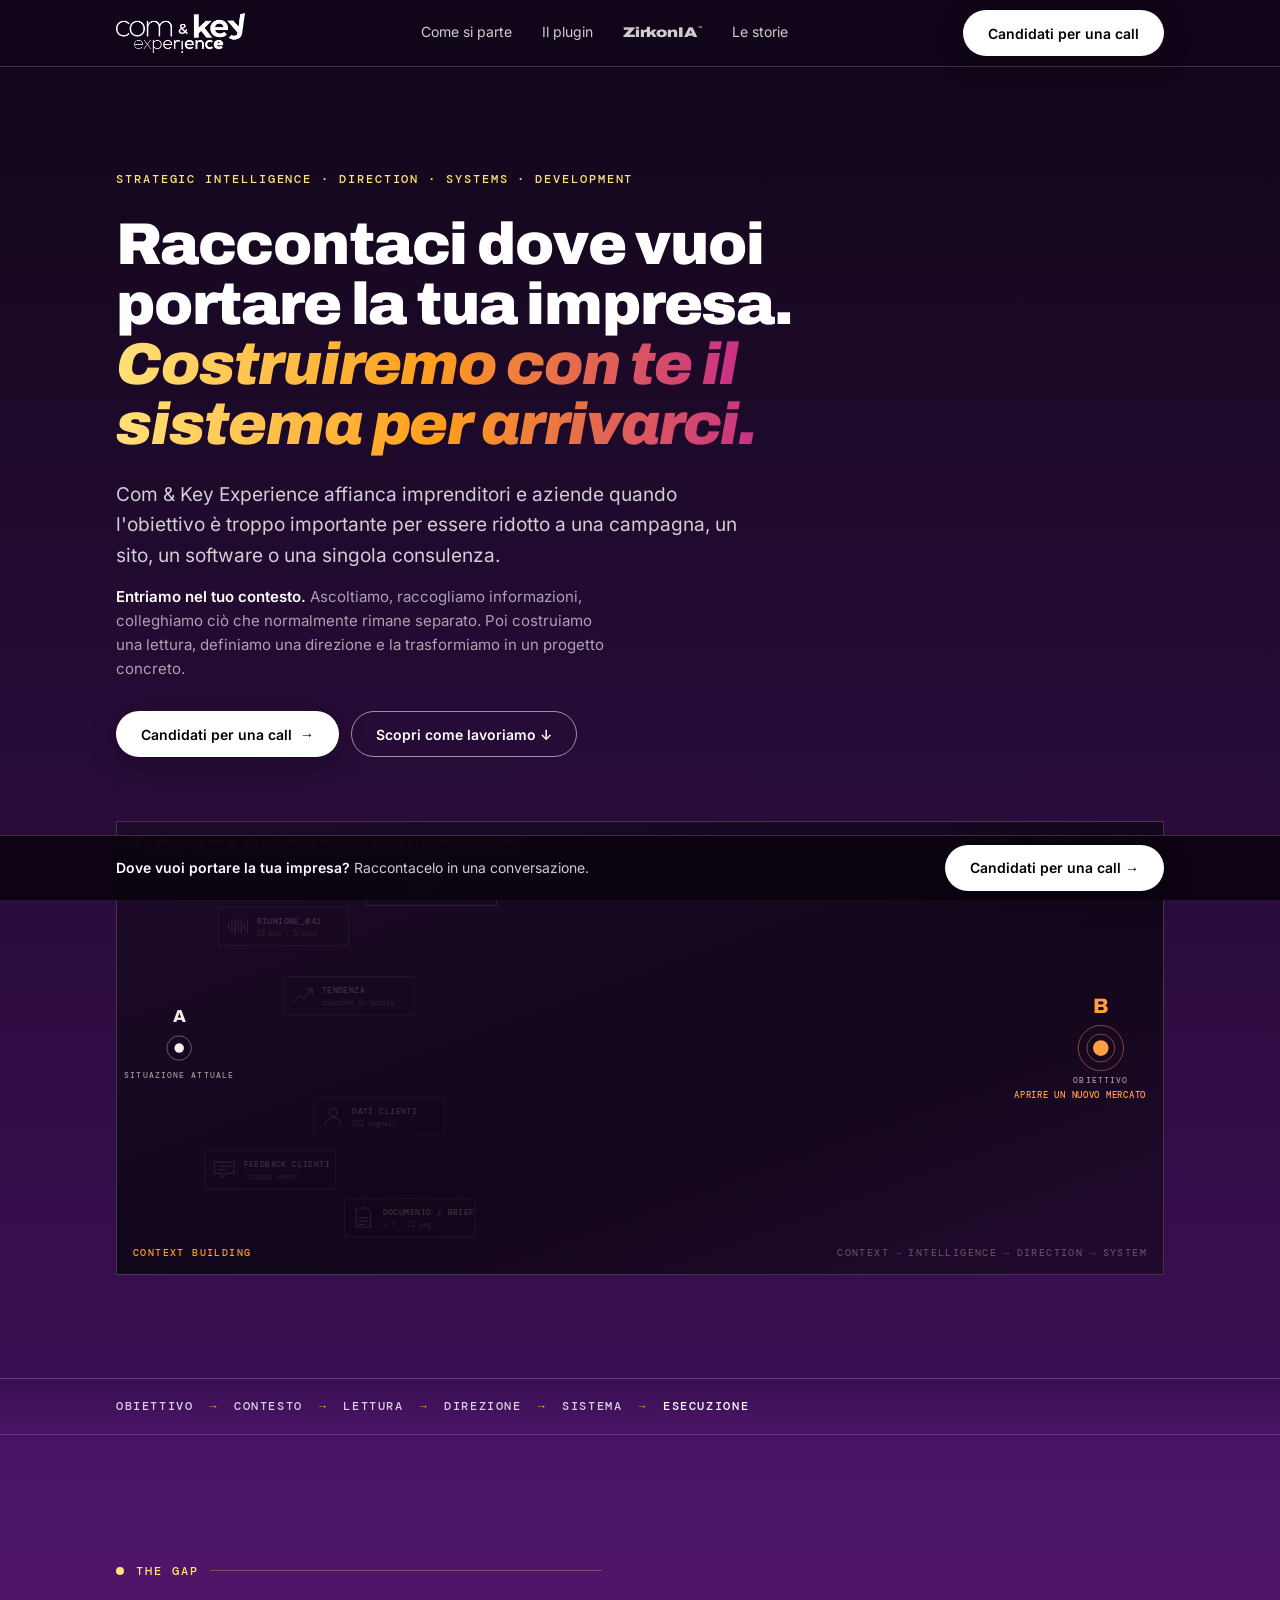
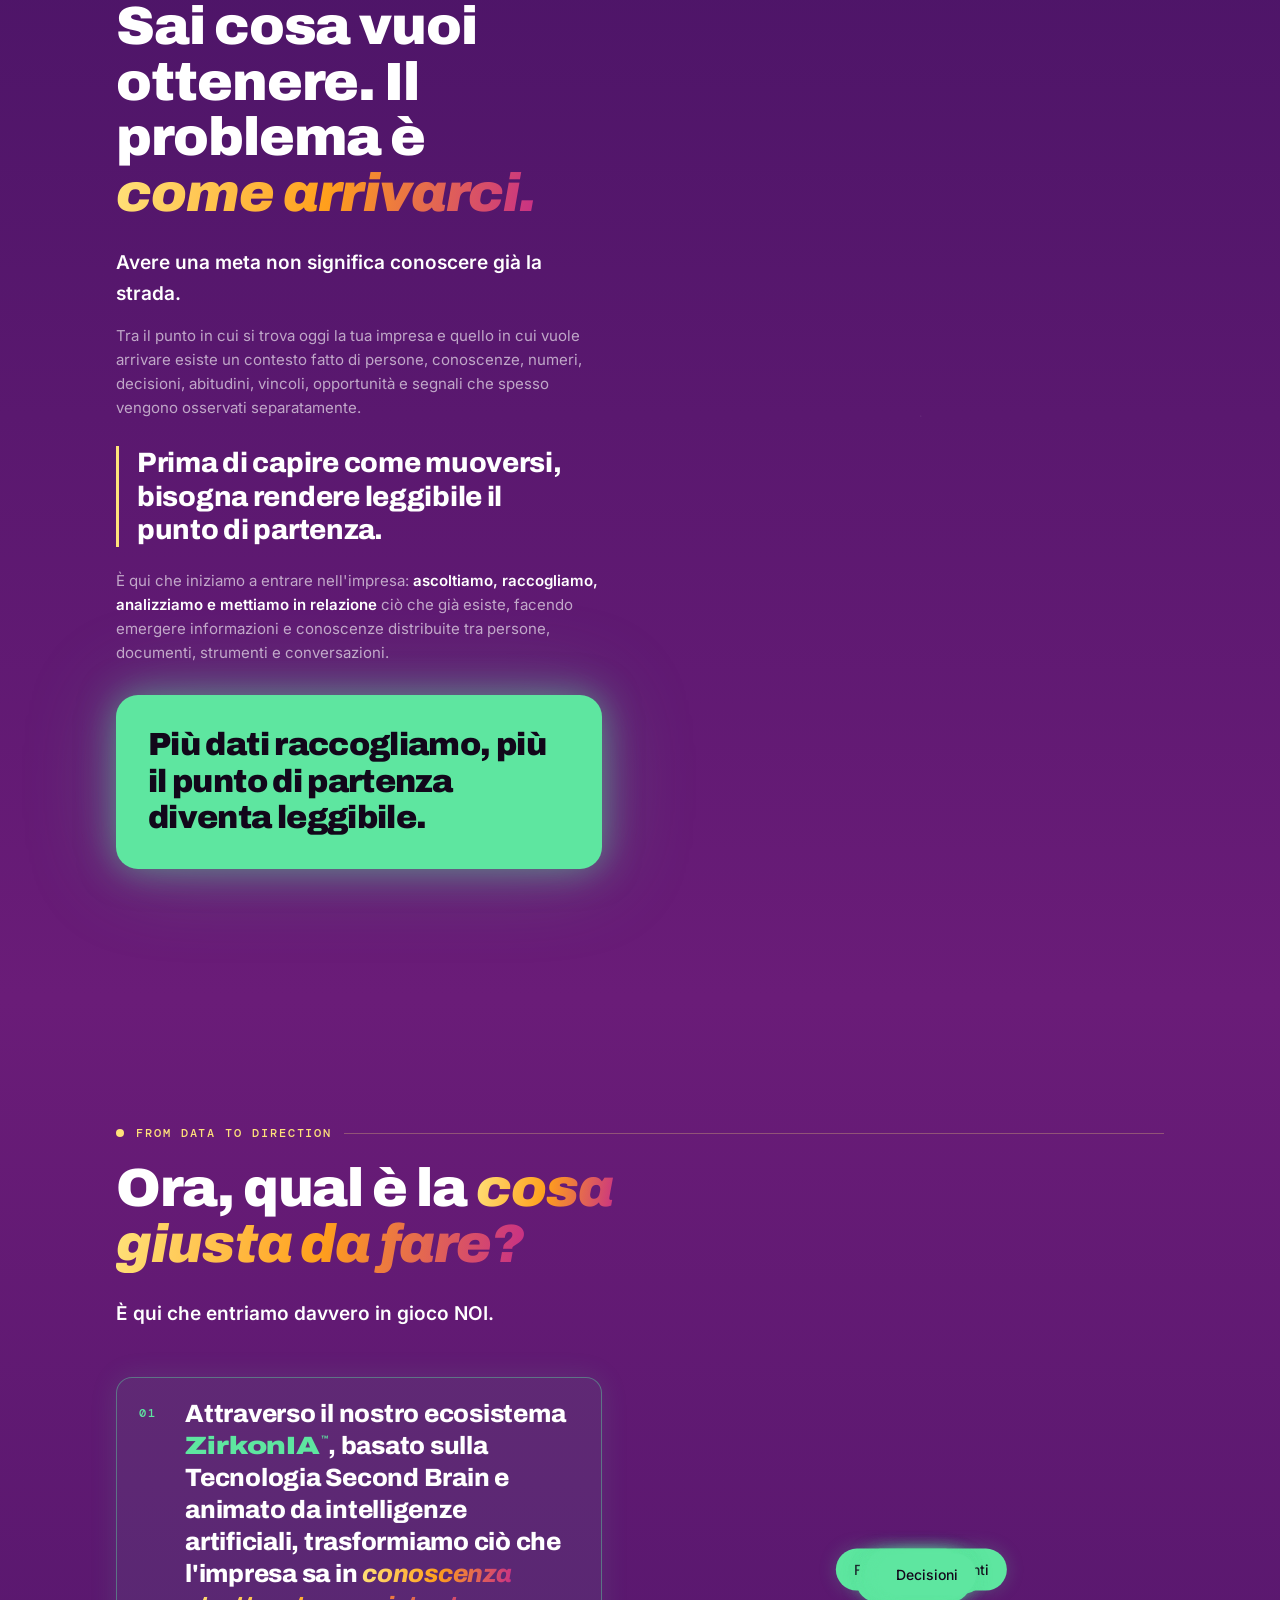
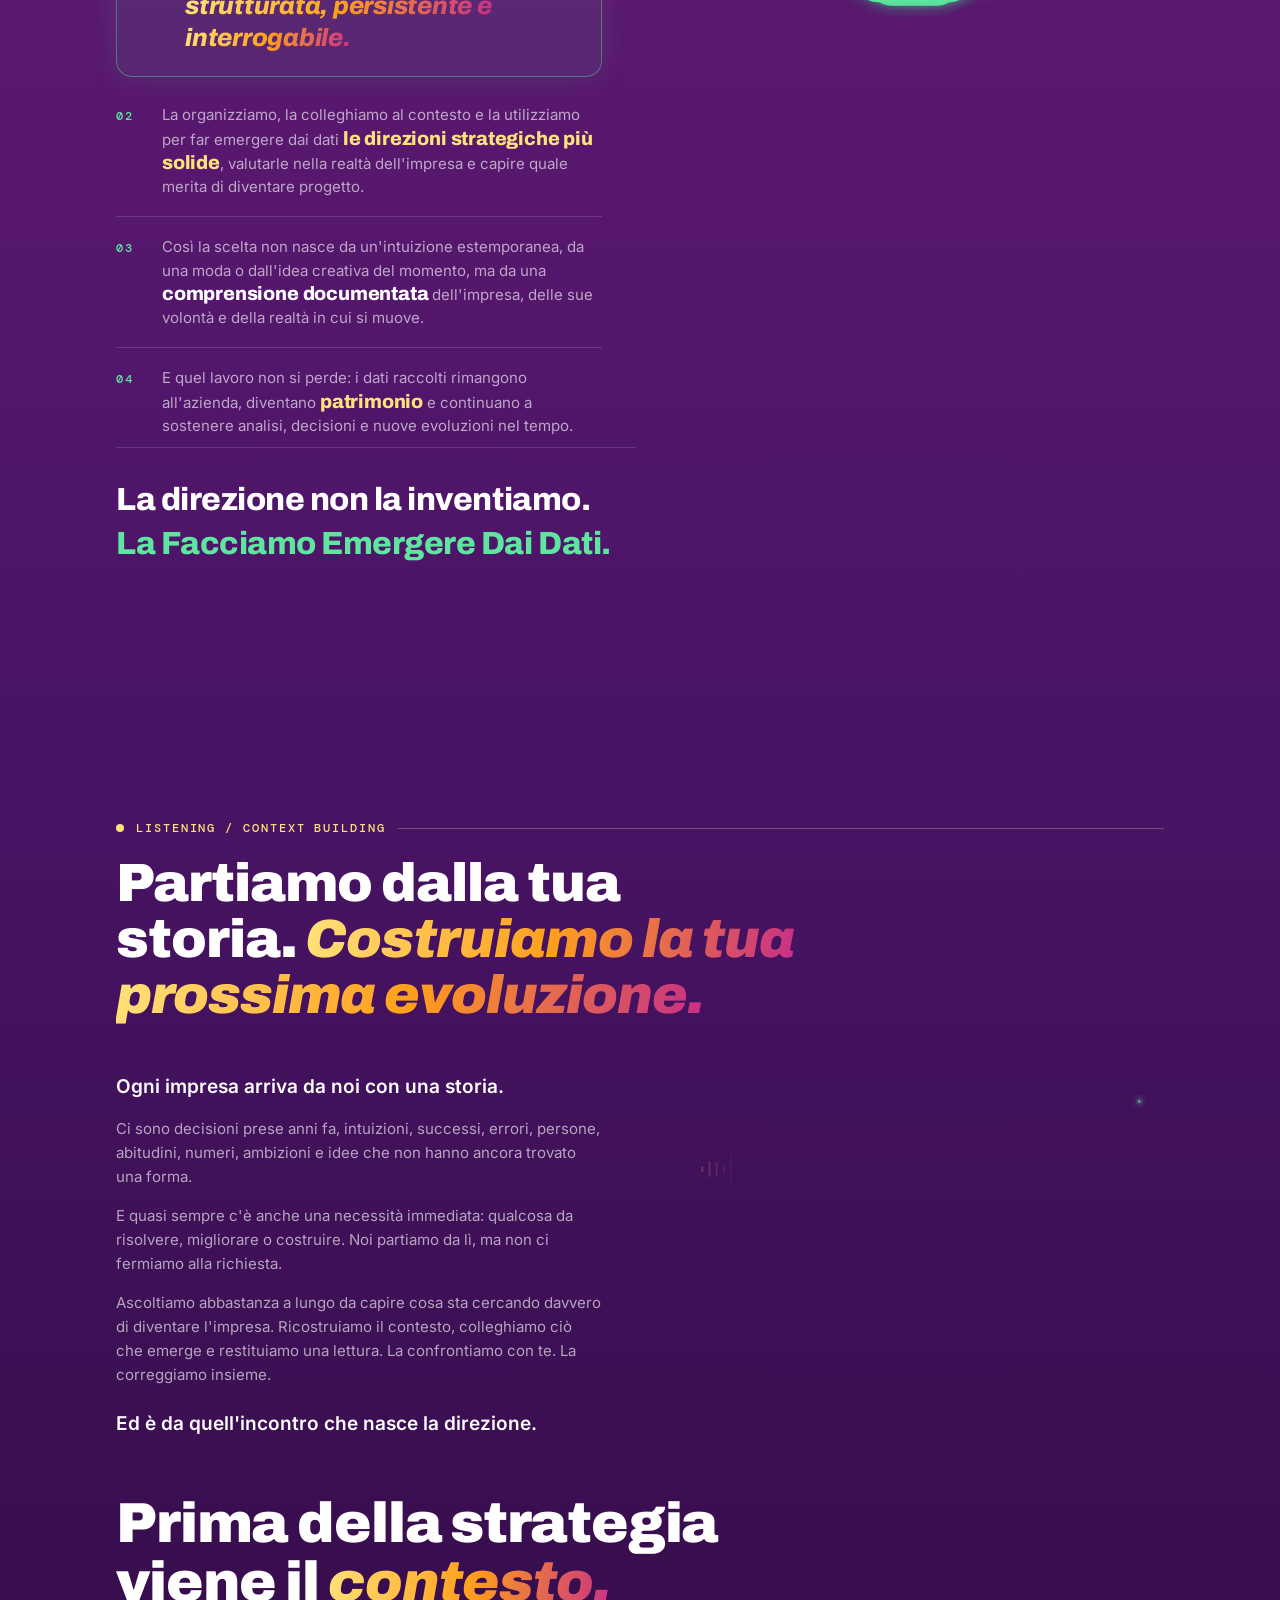
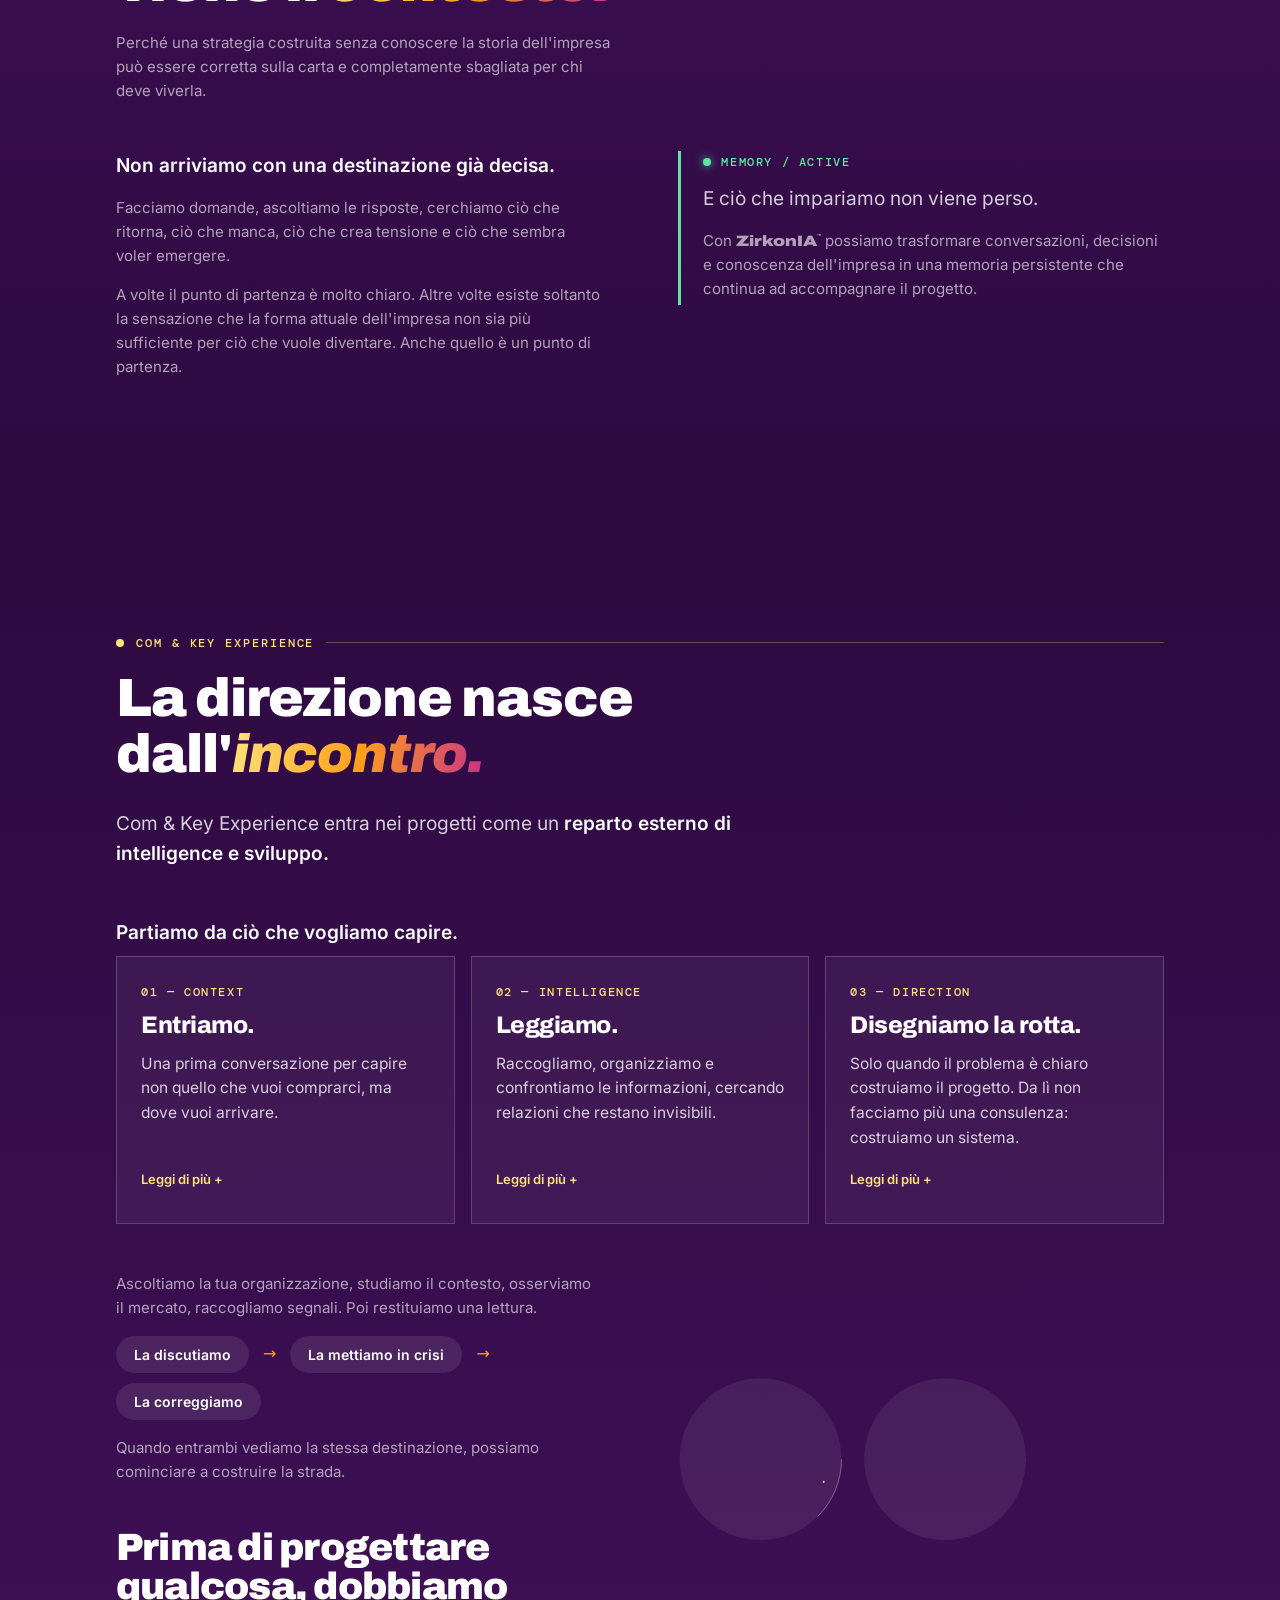
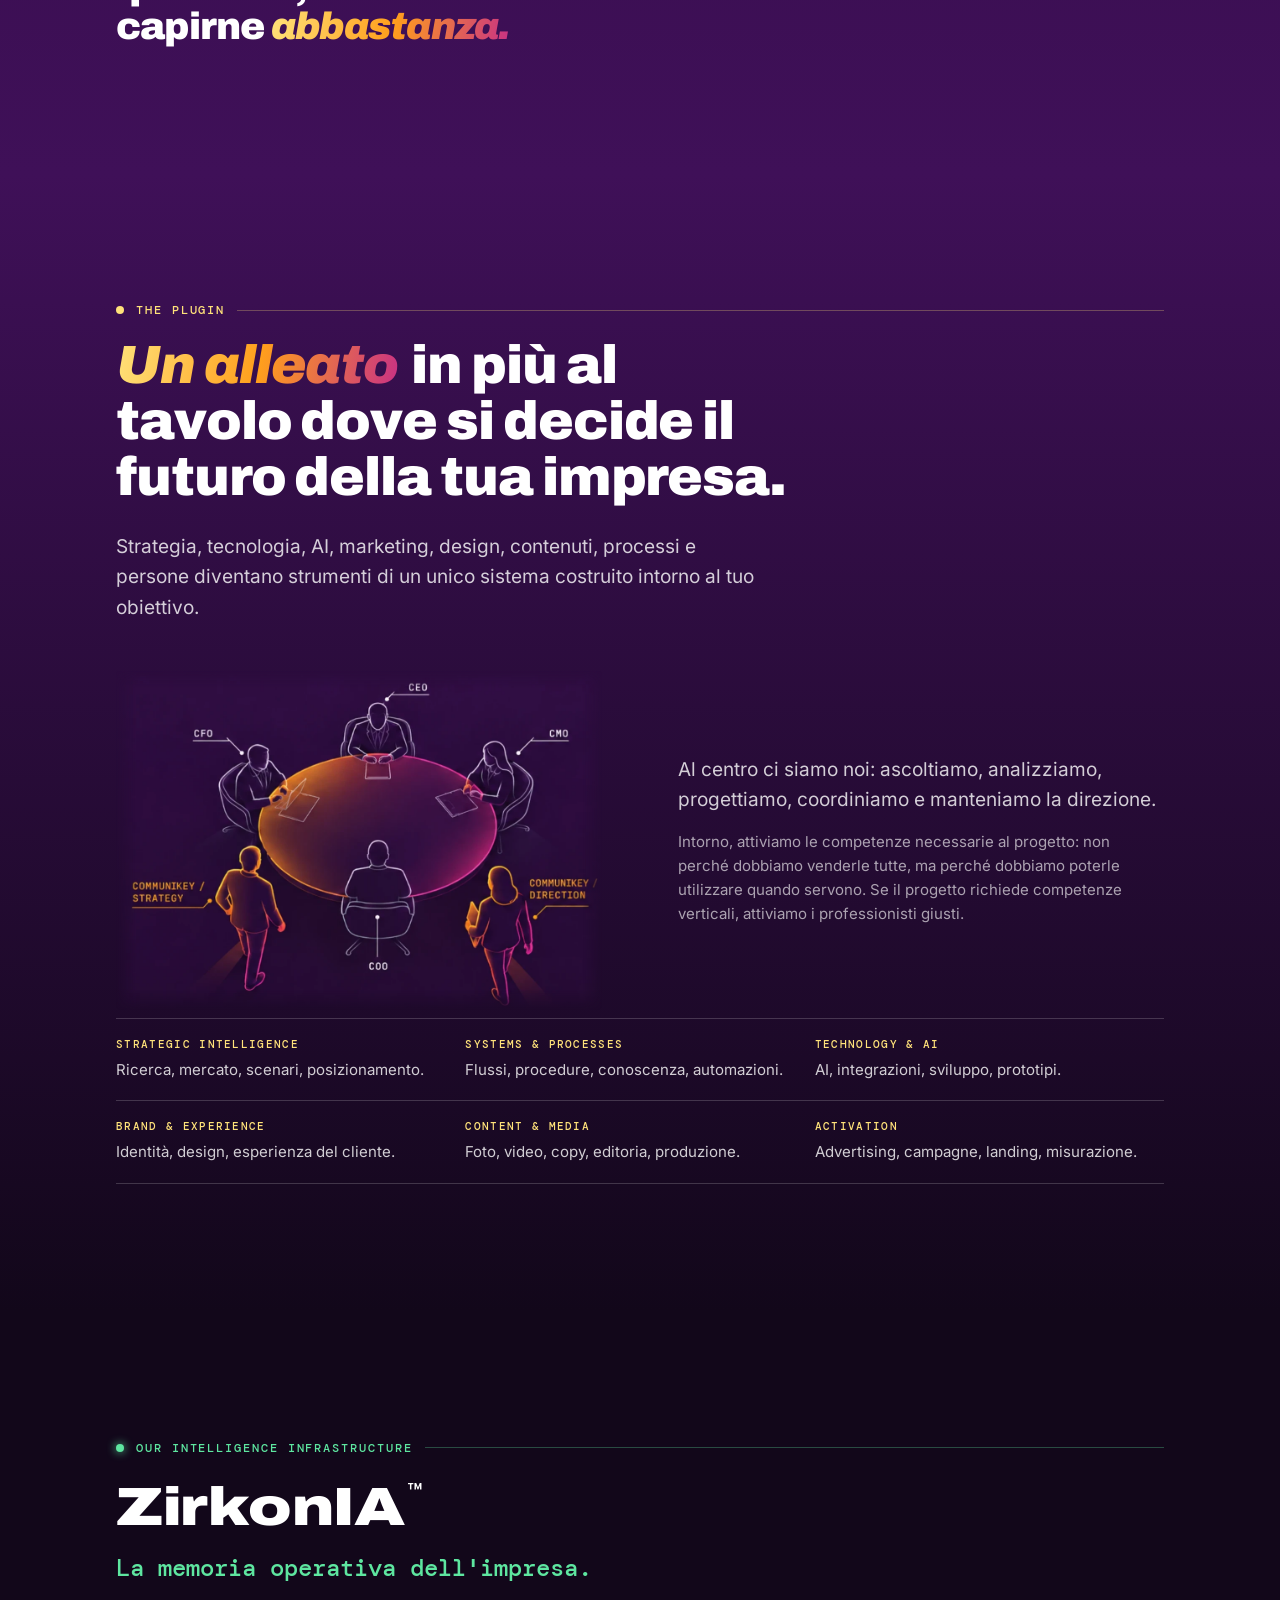
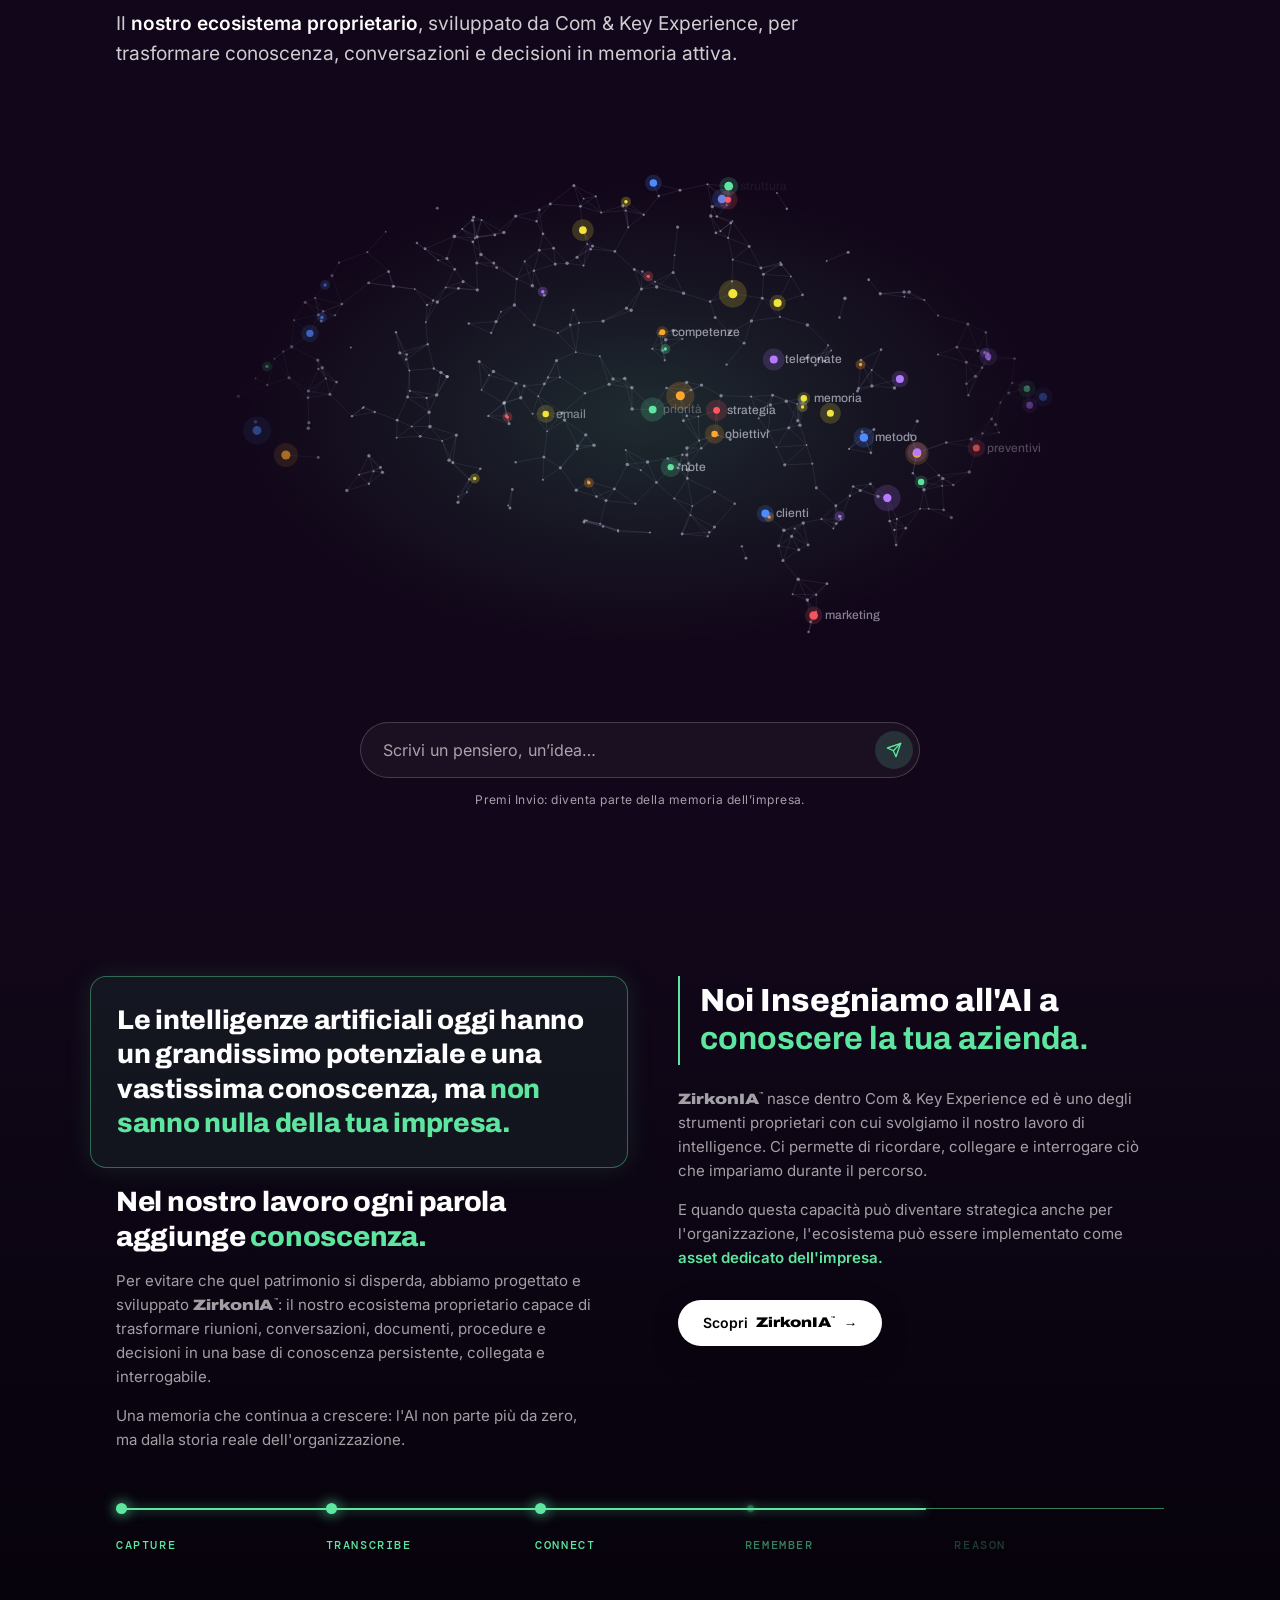
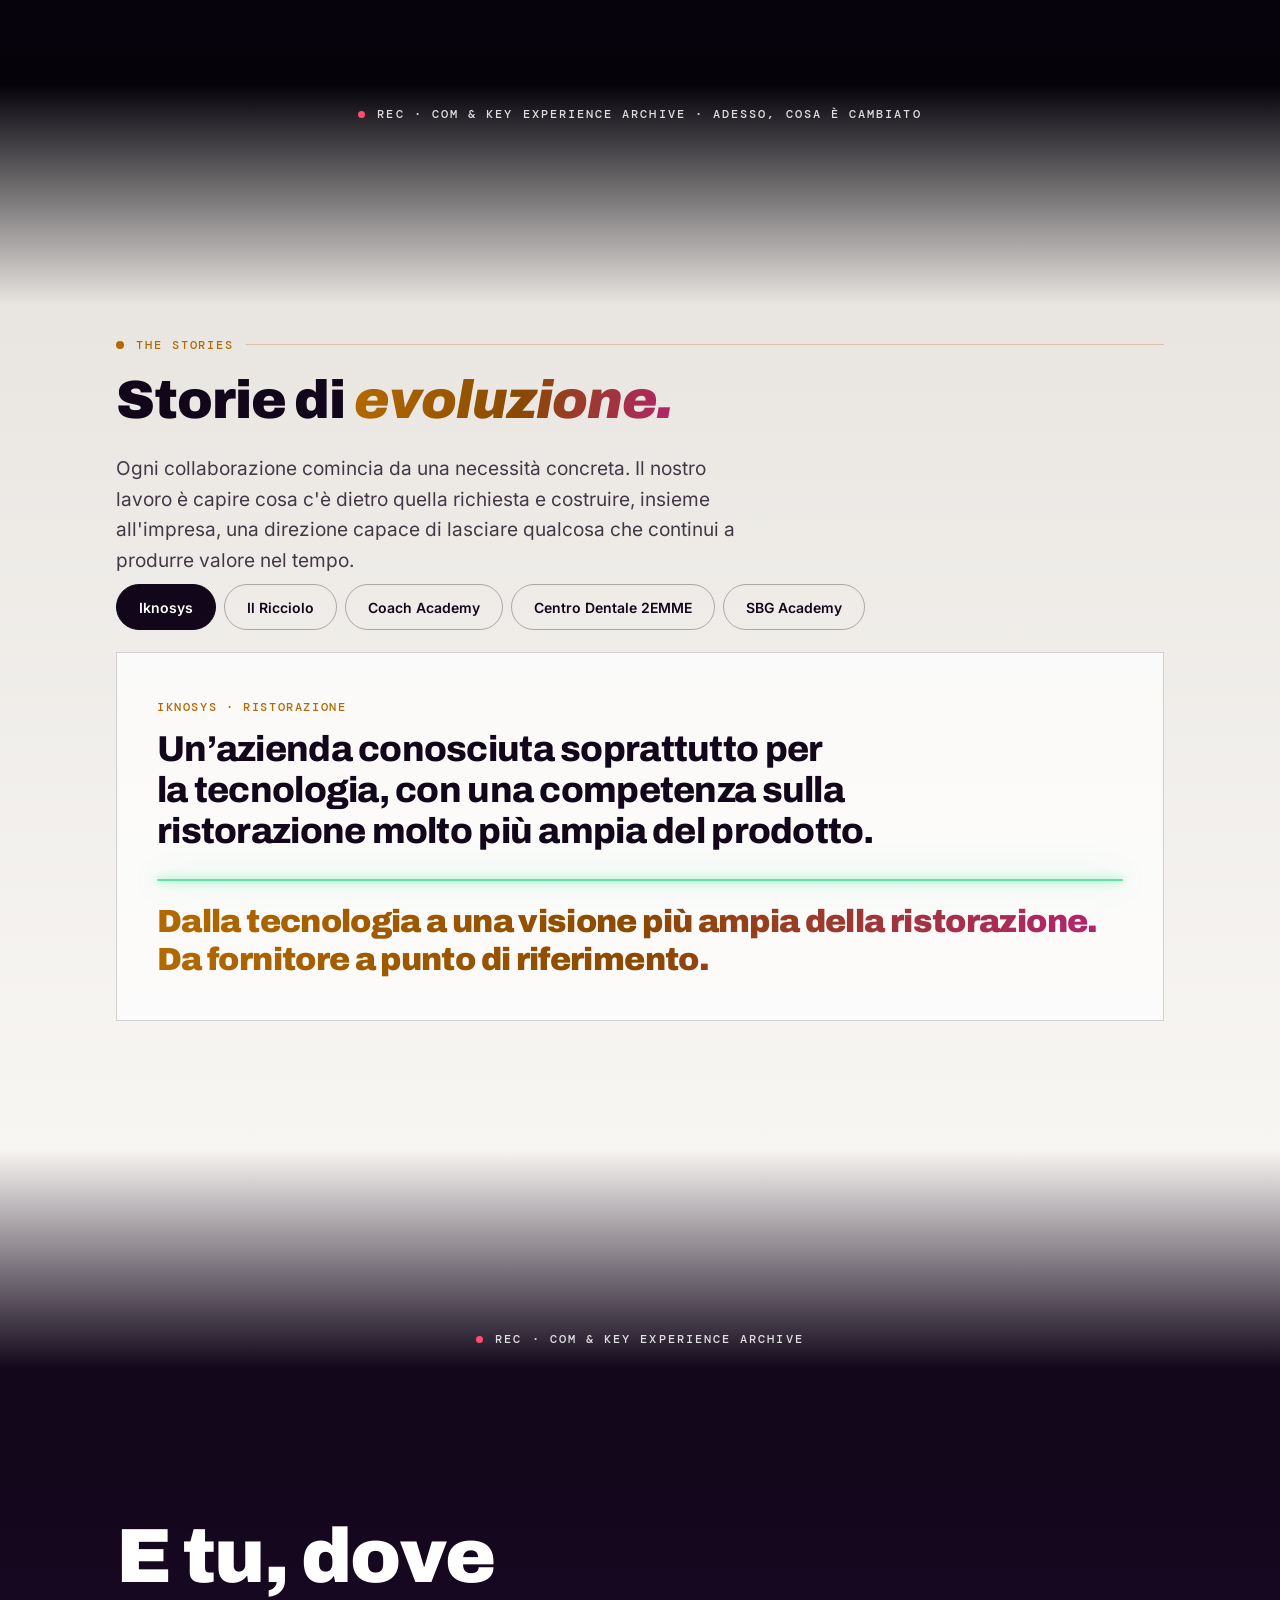
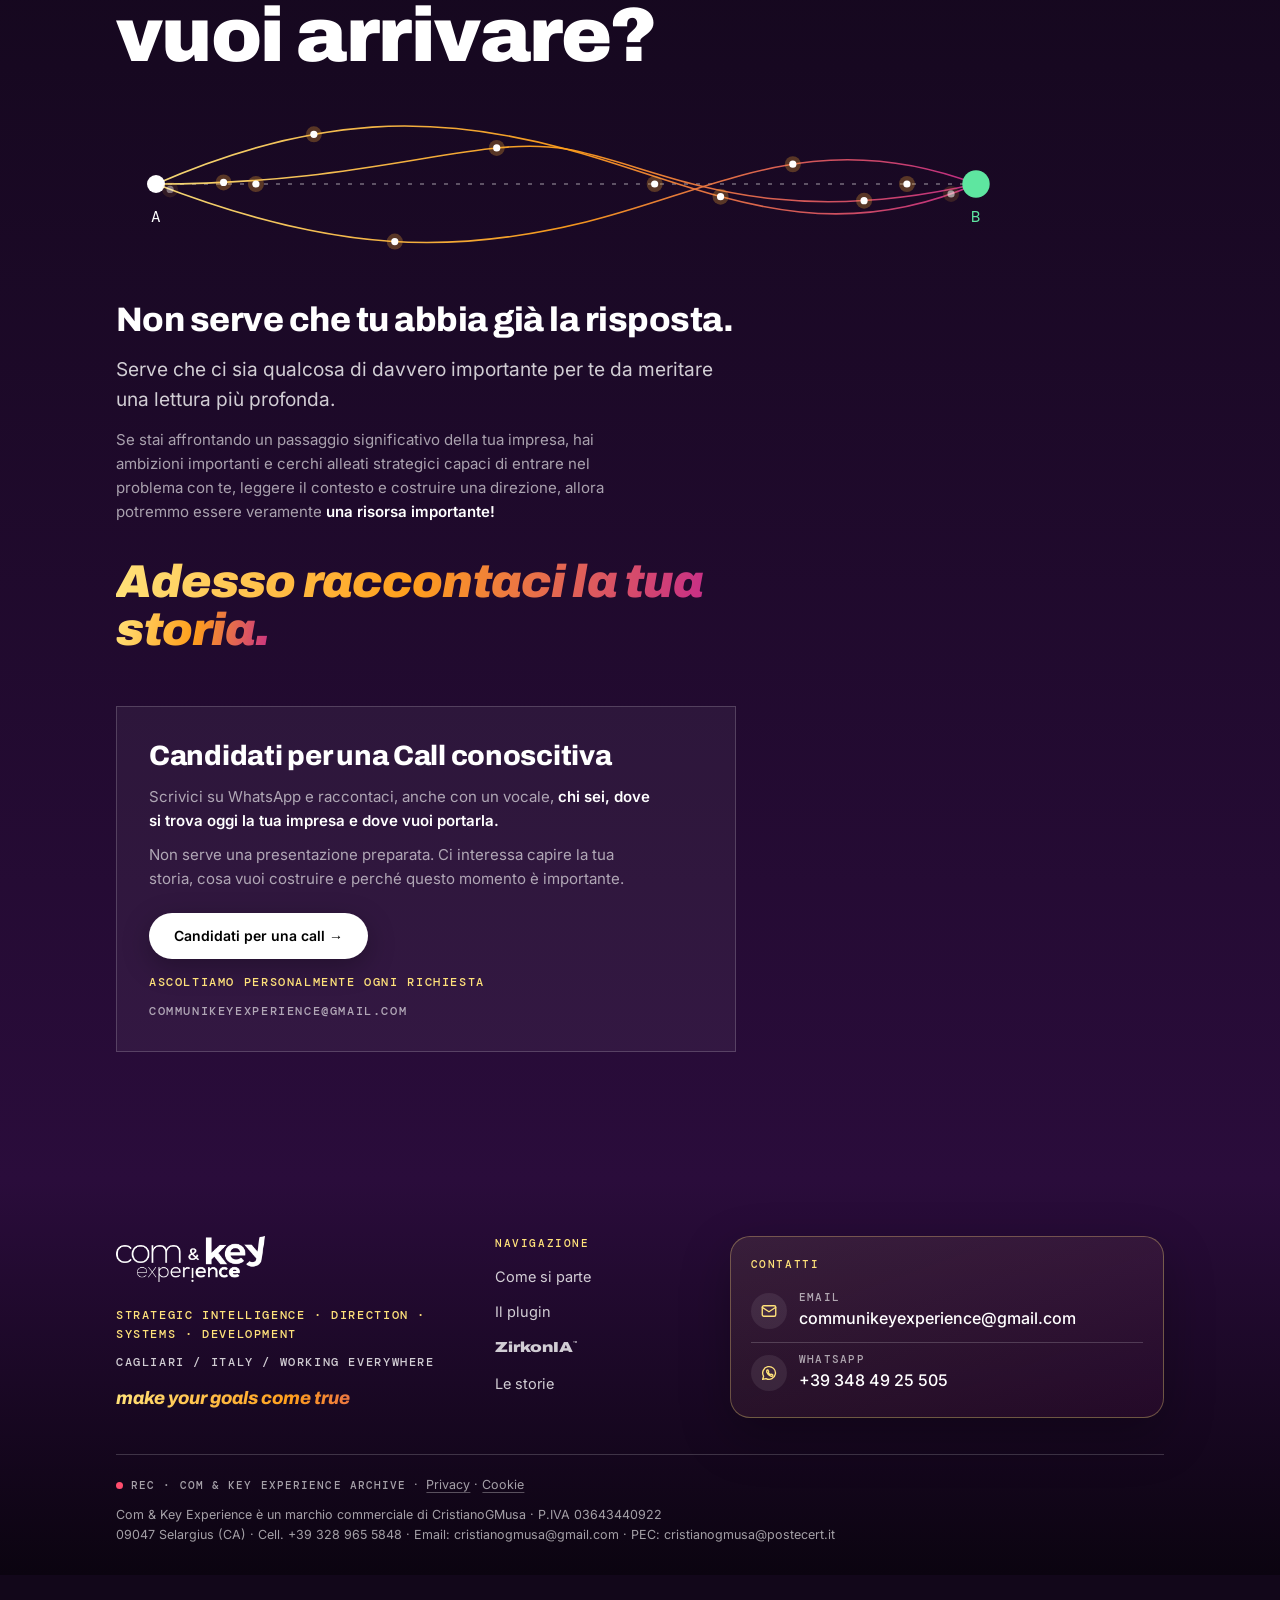
==== commit 0e0c321f: "Landing: caratteri e GSAP ospitati sul sito, pop-up Privacy e Cookie - Archivo, DM Mono e Inter in a" ====
--- a/index.html
+++ b/index.html
@@ -7,8 +7,10 @@
 <meta name="description" content="Strategic Intelligence, Direction, Systems, Development. Com &amp; Key Experience affianca imprenditori e aziende nel costruire il sistema per raggiungere obiettivi importanti.">
 <link rel="icon" type="image/png" href="assets/favicon.png">
 <link rel="apple-touch-icon" href="assets/favicon.png">
-<link rel="preconnect" href="https://fonts.googleapis.com">
-<link href="https://fonts.googleapis.com/css2?family=Archivo:ital,wdth,wght@0,62..125,400..900;1,62..125,800..900&family=DM+Mono:wght@400;500&family=Inter:wght@400;500;600&display=swap" rel="stylesheet">
+<!-- Caratteri e libreria delle animazioni ospitati sul sito: nessun collegamento a Google o ad altri server esterni -->
+<link rel="preload" href="assets/fonts/inter-normal-400-600-latin.woff2" as="font" type="font/woff2" crossorigin>
+<link rel="preload" href="assets/fonts/archivo-normal-400-900-latin.woff2" as="font" type="font/woff2" crossorigin>
+<link rel="stylesheet" href="assets/fonts.css">
 <style>
 :root{
   --ink:#12071A; --plum:#4A1466; --violet:#8A2DAA; --mag:#C72D88;
@@ -339,6 +341,25 @@
 footer li a{display:inline-block;padding:3px 0}
 footer .legal{margin-top:36px;padding-top:18px;border-top:1px solid var(--line);color:var(--dim);font-size:12.5px}
 footer .owner{margin-top:8px;line-height:1.6}
+/* Privacy e Cookie: link del footer che aprono una finestra con il testo (bozza, da verificare) */
+footer .lgl-link{background:none;border:0;padding:2px 0;font:inherit;color:inherit;cursor:pointer;text-decoration:underline;text-decoration-color:rgba(255,255,255,.3);text-underline-offset:3px}
+footer .lgl-link:hover{color:#fff;text-decoration-color:currentColor}
+.lgl-overlay{position:fixed;inset:0;z-index:100;display:flex;align-items:center;justify-content:center;padding:16px;background:rgba(5,2,10,.72);backdrop-filter:blur(6px);-webkit-backdrop-filter:blur(6px)}
+.lgl-overlay[hidden]{display:none}
+.lgl-dialog{width:min(100%,720px);max-height:min(86vh,860px);display:flex;flex-direction:column;background:#170A22;border:1px solid var(--line);border-radius:20px;box-shadow:0 30px 80px rgba(0,0,0,.5);overflow:hidden}
+.lgl-head{display:flex;align-items:center;justify-content:space-between;gap:16px;padding:18px 22px;border-bottom:1px solid var(--line)}
+.lgl-head h2{font-size:clamp(20px,2.4vw,26px);margin:0;max-width:none}
+.lgl-close{flex:none;width:38px;height:38px;border-radius:50%;border:1px solid var(--line);background:rgba(255,255,255,.06);color:#fff;font-size:15px;cursor:pointer}
+.lgl-close:hover{background:rgba(255,255,255,.14)}
+.lgl-body{overflow-y:auto;padding:20px 22px 26px;color:var(--mute);font-size:15px;line-height:1.65;overscroll-behavior:contain}
+.lgl-body h3{font-size:17px;color:#fff;margin:22px 0 8px}
+.lgl-body p+p{margin-top:10px}
+.lgl-body ul{margin:8px 0 0 20px}
+.lgl-body li{margin:5px 0}
+.lgl-body strong{color:#fff;font-weight:600}
+.lgl-id{padding:14px 16px;border:1px solid var(--line);border-radius:14px;background:rgba(255,255,255,.04);font-size:13.5px}
+.lgl-date{margin-top:22px!important;color:var(--dim);font-size:13px}
+body.lgl-open{overflow:hidden}
 /* Contatti Com & Key in evidenza: box con bordo caldo, due righe grandi e cliccabili */
 footer .cbox{border:1px solid rgba(255,226,122,.32);border-radius:20px;padding:20px 20px 14px;background:linear-gradient(160deg,rgba(255,226,122,.09),rgba(199,45,136,.07));box-shadow:0 18px 50px rgba(0,0,0,.25)}
 footer .cbox h4{margin-bottom:10px}
@@ -811,15 +832,110 @@
         </div>
       </div>
     </div>
-    <div class="legal"><span class="rec"><i></i>REC · COM &amp; KEY EXPERIENCE ARCHIVE</span> &nbsp;·&nbsp; Privacy · Cookie
+    <div class="legal"><span class="rec"><i></i>REC · COM &amp; KEY EXPERIENCE ARCHIVE</span> &nbsp;·&nbsp; <button type="button" class="lgl-link" data-lgl-open="lgl-privacy">Privacy</button> · <button type="button" class="lgl-link" data-lgl-open="lgl-cookie">Cookie</button>
       <p class="owner">Com &amp; Key Experience è un marchio commerciale di CristianoGMusa · <span style="white-space:nowrap">P.IVA 03643440922</span><br><span style="white-space:nowrap">09047 Selargius (CA)</span> · <span style="white-space:nowrap">Cell. <a href="tel:+393289655848">+39 328 965 5848</a></span> · <span style="white-space:nowrap">Email: <a href="mailto:cristianogmusa@gmail.com">cristianogmusa@gmail.com</a></span> · <span style="white-space:nowrap">PEC: <a href="mailto:cristianogmusa@postecert.it">cristianogmusa@postecert.it</a></span></p>
     </div>
   </div>
 </footer>
 
+<!-- PRIVACY E COOKIE (bozza da far verificare a un professionista; testo allineato alla nota del vault «Com & Key Experience - Informativa Privacy e Cookie della Landing (bozza)») -->
+<div class="lgl-overlay" id="lgl-privacy" hidden>
+<div class="lgl-dialog" role="dialog" aria-modal="true" aria-labelledby="lgl-privacy-t">
+  <div class="lgl-head"><h2 id="lgl-privacy-t">Informativa sulla privacy</h2><button type="button" class="lgl-close" aria-label="Chiudi" data-lgl-close>✕</button></div>
+  <div class="lgl-body">
+    <p class="lgl-id"><strong>Com &amp; Key Experience</strong> è un marchio commerciale di CristianoGMusa di Giuseppe Musa · P.IVA 03643440922 · Via Salvatore Cambosu, 42 - 09047 Selargius (CA)</p>
+    <h3>1. Titolare del trattamento</h3>
+    <p>Il titolare del trattamento è <strong>CristianoGMusa di Giuseppe Musa</strong> (P.IVA 03643440922), Via Salvatore Cambosu, 42 - 09047 Selargius (CA). Per qualsiasi domanda sui tuoi dati puoi scrivere a communikeyexperience@gmail.com o alla PEC cristianogmusa@postecert.it.</p>
+    <p>Questa informativa è resa ai sensi degli articoli 13 e 14 del Regolamento (UE) 2016/679 (GDPR) per chi visita il sito communikey-experience.it e per chi ci contatta.</p>
+    <h3>2. Quali dati trattiamo</h3>
+    <ul>
+    <li><strong>Dati tecnici di navigazione</strong>, come l'indirizzo IP e le informazioni sul browser, registrati dal fornitore di hosting quando visiti il sito.</li>
+    <li><strong>Dati di contatto e contenuto dei messaggi</strong>, se scegli di scriverci per email o su WhatsApp: nome, indirizzo email o numero di telefono e quello che ci racconti di te e della tua impresa.</li>
+    </ul>
+    <p>Il sito non ha moduli di raccolta dati. Le parole che puoi scrivere nell'animazione del cervello restano solo sul tuo schermo: non vengono inviate né salvate.</p>
+    <h3>3. Perché li trattiamo e su quale base</h3>
+    <ul>
+    <li><strong>Far funzionare il sito e proteggerlo</strong> (dati tecnici di navigazione): legittimo interesse alla sicurezza e al corretto funzionamento del sito (art. 6.1.f GDPR).</li>
+    <li><strong>Rispondere ai tuoi messaggi e valutare con te una possibile collaborazione</strong>: esecuzione di misure precontrattuali adottate su tua richiesta (art. 6.1.b).</li>
+    <li><strong>Gestire l'eventuale incarico e rispettare gli obblighi di legge</strong>, per esempio fiscali e contabili: esecuzione del contratto e obbligo di legge (art. 6.1.b e 6.1.c).</li>
+    <li><strong>Difendere i nostri diritti</strong> in caso di contestazioni: legittimo interesse (art. 6.1.f).</li>
+    </ul>
+    <p>Non usiamo i tuoi dati per profilazione o pubblicità e non li vendiamo.</p>
+    <h3>4. Chi può ricevere i tuoi dati</h3>
+    <p>Per far funzionare il sito e comunicare con te ci affidiamo a fornitori che trattano i dati per nostro conto o come titolari autonomi:</p>
+    <ul>
+    <li><strong>GitHub</strong> (GitHub Pages), per l'hosting del sito;</li>
+    <li><strong>Google</strong> (Gmail), per la posta elettronica;</li>
+    <li><strong>WhatsApp</strong> (Meta), se scegli di scriverci su WhatsApp.</li>
+    </ul>
+    <p>All'interno di Com &amp; Key Experience i dati sono letti solo dalle persone che gestiscono il rapporto con te. I dati possono essere comunicati ad autorità pubbliche solo quando la legge lo richiede.</p>
+    <h3>5. Trasferimenti fuori dall'Unione europea</h3>
+    <p>I fornitori indicati possono trattare i dati anche fuori dallo Spazio economico europeo, in particolare negli Stati Uniti. In questi casi il trasferimento avviene con le garanzie previste dal GDPR, come decisioni di adeguatezza (per esempio l'EU-U.S. Data Privacy Framework) o clausole contrattuali standard.</p>
+    <h3>6. Per quanto tempo conserviamo i dati</h3>
+    <ul>
+    <li><strong>Dati tecnici di navigazione</strong>: per il tempo stabilito dal fornitore di hosting per finalità di sicurezza.</li>
+    <li><strong>Messaggi e dati di contatto</strong>: per il tempo necessario a risponderti e a valutare una collaborazione e, se non nasce un incarico, al massimo per 24 mesi dall'ultimo contatto.</li>
+    <li><strong>Dati relativi a un incarico</strong> e documenti fiscali: per il periodo previsto dalla legge, di regola fino a 10 anni.</li>
+    </ul>
+    <h3>7. I tuoi diritti</h3>
+    <p>Puoi chiedere in qualsiasi momento, scrivendo a communikeyexperience@gmail.com o alla PEC cristianogmusa@postecert.it:</p>
+    <ul>
+    <li>l'accesso ai tuoi dati e una copia;</li>
+    <li>la correzione dei dati inesatti;</li>
+    <li>la cancellazione dei dati, quando non servono più;</li>
+    <li>la limitazione del trattamento e l'opposizione, nei casi previsti;</li>
+    <li>la portabilità dei dati che ci hai fornito.</li>
+    </ul>
+    <p>Hai inoltre il diritto di presentare reclamo al Garante per la protezione dei dati personali (www.garanteprivacy.it).</p>
+    <h3>8. Conferimento dei dati</h3>
+    <p>Scriverci è una tua libera scelta. Se decidi di contattarci, ci servono i dati di contatto per poterti rispondere.</p>
+    <h3>9. Sicurezza</h3>
+    <p>Adottiamo misure adeguate a proteggere i dati, come l'uso di fornitori affidabili e l'accesso protetto ai nostri strumenti, e li usiamo solo per le finalità indicate in questa informativa.</p>
+    <h3>10. Modifiche all'informativa</h3>
+    <p>Se questa informativa cambia, pubblicheremo la nuova versione su questa pagina, con la data di aggiornamento.</p>
+    <p class="lgl-date">Data di ultimo aggiornamento: 11 ottobre 2026</p>
+  </div>
+</div>
+</div>
+<div class="lgl-overlay" id="lgl-cookie" hidden>
+<div class="lgl-dialog" role="dialog" aria-modal="true" aria-labelledby="lgl-cookie-t">
+  <div class="lgl-head"><h2 id="lgl-cookie-t">Cookie</h2><button type="button" class="lgl-close" aria-label="Chiudi" data-lgl-close>✕</button></div>
+  <div class="lgl-body">
+    <h3>Questo sito non usa cookie</h3>
+    <p>Il sito communikey-experience.it <strong>non installa cookie</strong> sul tuo dispositivo: né cookie tecnici, né cookie di statistica, né cookie di profilazione o pubblicità. Non usa nemmeno altre tecnologie di memorizzazione del browser (come localStorage) e non contiene strumenti di analisi o tracciamento di terze parti.</p>
+    <p>Per questo non ti chiediamo alcun consenso e non trovi un banner dei cookie.</p>
+    <h3>Nessun servizio esterno al caricamento della pagina</h3>
+    <p>Caratteri tipografici e libreria delle animazioni sono ospitati sul sito stesso: quando apri la pagina, il tuo browser non si collega a servizi di terze parti. Il fornitore di hosting (GitHub Pages) registra dati tecnici come l'indirizzo IP per motivi di sicurezza, come spiegato nell'informativa sulla privacy.</p>
+    <h3>Link esterni</h3>
+    <p>Il sito contiene link verso servizi esterni, come WhatsApp per contattarci e il sito di ZirkonIA. Se li apri, quei servizi possono usare cookie propri, secondo le loro informative.</p>
+    <h3>Le parole nell'animazione del cervello</h3>
+    <p>Quello che scrivi nell'animazione del cervello resta solo sul tuo schermo: non viene salvato né inviato e sparisce quando ricarichi la pagina.</p>
+    <p class="lgl-date">Data di ultimo aggiornamento: 11 ottobre 2026</p>
+  </div>
+</div>
+</div>
+<script>
+(function () {
+  "use strict";
+  var current = null, opener = null;
+  function open(id, from) { var box = document.getElementById(id); if (!box) return; current = box; opener = from; box.hidden = false; document.body.classList.add("lgl-open"); box.querySelector(".lgl-body").scrollTop = 0; box.querySelector("[data-lgl-close]").focus(); }
+  function close() { if (!current) return; current.hidden = true; document.body.classList.remove("lgl-open"); if (opener && opener.focus) opener.focus(); current = opener = null; }
+  document.addEventListener("click", function (e) {
+    var o = e.target.closest && e.target.closest("[data-lgl-open]");
+    if (o) { e.preventDefault(); open(o.getAttribute("data-lgl-open"), o); return; }
+    if (e.target.closest && e.target.closest("[data-lgl-close]")) { close(); return; }
+    if (current && e.target === current) close();
+  });
+  document.addEventListener("keydown", function (e) {
+    if (!current) return;
+    if (e.key === "Escape") { close(); return; }
+    if (e.key === "Tab") { var f = current.querySelectorAll("button, a[href]"), first = f[0], last = f[f.length - 1]; if (e.shiftKey && document.activeElement === first) { e.preventDefault(); last.focus(); } else if (!e.shiftKey && document.activeElement === last) { e.preventDefault(); first.focus(); } }
+  });
+})();
+</script>
 <div class="dock"><div class="wrap"><p><b>Dove vuoi portare la tua impresa?</b> Raccontacelo in una conversazione.</p><a class="btn btn-p" href="https://wa.me/393484925505?text=Buongiorno%2C%20vi%20sto%20contattando%20per%20la%20consulenza%20iniziale%20di%20Com%20%26%20Key%20Experience.%20Vi%20racconto%20in%20breve%20la%20situazione%20della%20mia%20azienda%2C%20chi%20sono%20e%20dove%20voglio%20arrivare." target="_blank" rel="noopener">Candidati per una call →</a></div></div>
 
-<script src="https://cdnjs.cloudflare.com/ajax/libs/gsap/3.12.5/gsap.min.js"></script>
+<script src="assets/gsap.min.js"></script>
 <script>
 /* =====================================================================
    INTELLIGENCE MAP — "From A to B" · Com &amp; Key Experience
--- a/assets/fonts.css
+++ b/assets/fonts.css
@@ -0,0 +1,160 @@
+/* Caratteri ospitati sul sito (prima da Google Fonts): Archivo, DM Mono, Inter. Licenza SIL Open Font License 1.1. Scaricati il 2026-10-11. */
+/* vietnamese */
+@font-face {
+  font-family: 'Archivo';
+  font-style: italic;
+  font-weight: 800 900;
+  font-stretch: 62% 125%;
+  font-display: swap;
+  src: url(fonts/archivo-italic-800-900-vietnamese.woff2) format('woff2');
+  unicode-range: U+0102-0103, U+0110-0111, U+0128-0129, U+0168-0169, U+01A0-01A1, U+01AF-01B0, U+0300-0301, U+0303-0304, U+0308-0309, U+0323, U+0329, U+1EA0-1EF9, U+20AB;
+}
+/* latin-ext */
+@font-face {
+  font-family: 'Archivo';
+  font-style: italic;
+  font-weight: 800 900;
+  font-stretch: 62% 125%;
+  font-display: swap;
+  src: url(fonts/archivo-italic-800-900-latin-ext.woff2) format('woff2');
+  unicode-range: U+0100-02BA, U+02BD-02C5, U+02C7-02CC, U+02CE-02D7, U+02DD-02FF, U+0304, U+0308, U+0329, U+1D00-1DBF, U+1E00-1E9F, U+1EF2-1EFF, U+2020, U+20A0-20AB, U+20AD-20C4, U+2113, U+2C60-2C7F, U+A720-A7FF;
+}
+/* latin */
+@font-face {
+  font-family: 'Archivo';
+  font-style: italic;
+  font-weight: 800 900;
+  font-stretch: 62% 125%;
+  font-display: swap;
+  src: url(fonts/archivo-italic-800-900-latin.woff2) format('woff2');
+  unicode-range: U+0000-00FF, U+0131, U+0152-0153, U+02BB-02BC, U+02C6, U+02DA, U+02DC, U+0304, U+0308, U+0329, U+2000-206F, U+20AC, U+2122, U+2191, U+2193, U+2212, U+2215, U+FEFF, U+FFFD;
+}
+/* vietnamese */
+@font-face {
+  font-family: 'Archivo';
+  font-style: normal;
+  font-weight: 400 900;
+  font-stretch: 62% 125%;
+  font-display: swap;
+  src: url(fonts/archivo-normal-400-900-vietnamese.woff2) format('woff2');
+  unicode-range: U+0102-0103, U+0110-0111, U+0128-0129, U+0168-0169, U+01A0-01A1, U+01AF-01B0, U+0300-0301, U+0303-0304, U+0308-0309, U+0323, U+0329, U+1EA0-1EF9, U+20AB;
+}
+/* latin-ext */
+@font-face {
+  font-family: 'Archivo';
+  font-style: normal;
+  font-weight: 400 900;
+  font-stretch: 62% 125%;
+  font-display: swap;
+  src: url(fonts/archivo-normal-400-900-latin-ext.woff2) format('woff2');
+  unicode-range: U+0100-02BA, U+02BD-02C5, U+02C7-02CC, U+02CE-02D7, U+02DD-02FF, U+0304, U+0308, U+0329, U+1D00-1DBF, U+1E00-1E9F, U+1EF2-1EFF, U+2020, U+20A0-20AB, U+20AD-20C4, U+2113, U+2C60-2C7F, U+A720-A7FF;
+}
+/* latin */
+@font-face {
+  font-family: 'Archivo';
+  font-style: normal;
+  font-weight: 400 900;
+  font-stretch: 62% 125%;
+  font-display: swap;
+  src: url(fonts/archivo-normal-400-900-latin.woff2) format('woff2');
+  unicode-range: U+0000-00FF, U+0131, U+0152-0153, U+02BB-02BC, U+02C6, U+02DA, U+02DC, U+0304, U+0308, U+0329, U+2000-206F, U+20AC, U+2122, U+2191, U+2193, U+2212, U+2215, U+FEFF, U+FFFD;
+}
+/* latin-ext */
+@font-face {
+  font-family: 'DM Mono';
+  font-style: normal;
+  font-weight: 400;
+  font-display: swap;
+  src: url(fonts/dmmono-normal-400-latin-ext.woff2) format('woff2');
+  unicode-range: U+0100-02BA, U+02BD-02C5, U+02C7-02CC, U+02CE-02D7, U+02DD-02FF, U+0304, U+0308, U+0329, U+1D00-1DBF, U+1E00-1E9F, U+1EF2-1EFF, U+2020, U+20A0-20AB, U+20AD-20C4, U+2113, U+2C60-2C7F, U+A720-A7FF;
+}
+/* latin */
+@font-face {
+  font-family: 'DM Mono';
+  font-style: normal;
+  font-weight: 400;
+  font-display: swap;
+  src: url(fonts/dmmono-normal-400-latin.woff2) format('woff2');
+  unicode-range: U+0000-00FF, U+0131, U+0152-0153, U+02BB-02BC, U+02C6, U+02DA, U+02DC, U+0304, U+0308, U+0329, U+2000-206F, U+20AC, U+2122, U+2191, U+2193, U+2212, U+2215, U+FEFF, U+FFFD;
+}
+/* latin-ext */
+@font-face {
+  font-family: 'DM Mono';
+  font-style: normal;
+  font-weight: 500;
+  font-display: swap;
+  src: url(fonts/dmmono-normal-500-latin-ext.woff2) format('woff2');
+  unicode-range: U+0100-02BA, U+02BD-02C5, U+02C7-02CC, U+02CE-02D7, U+02DD-02FF, U+0304, U+0308, U+0329, U+1D00-1DBF, U+1E00-1E9F, U+1EF2-1EFF, U+2020, U+20A0-20AB, U+20AD-20C4, U+2113, U+2C60-2C7F, U+A720-A7FF;
+}
+/* latin */
+@font-face {
+  font-family: 'DM Mono';
+  font-style: normal;
+  font-weight: 500;
+  font-display: swap;
+  src: url(fonts/dmmono-normal-500-latin.woff2) format('woff2');
+  unicode-range: U+0000-00FF, U+0131, U+0152-0153, U+02BB-02BC, U+02C6, U+02DA, U+02DC, U+0304, U+0308, U+0329, U+2000-206F, U+20AC, U+2122, U+2191, U+2193, U+2212, U+2215, U+FEFF, U+FFFD;
+}
+/* cyrillic-ext */
+@font-face {
+  font-family: 'Inter';
+  font-style: normal;
+  font-weight: 400 600;
+  font-display: swap;
+  src: url(fonts/inter-normal-400-600-cyrillic-ext.woff2) format('woff2');
+  unicode-range: U+0460-052F, U+1C80-1C8A, U+20B4, U+2DE0-2DFF, U+A640-A69F, U+FE2E-FE2F;
+}
+/* cyrillic */
+@font-face {
+  font-family: 'Inter';
+  font-style: normal;
+  font-weight: 400 600;
+  font-display: swap;
+  src: url(fonts/inter-normal-400-600-cyrillic.woff2) format('woff2');
+  unicode-range: U+0301, U+0400-045F, U+0490-0491, U+04B0-04B1, U+2116;
+}
+/* greek-ext */
+@font-face {
+  font-family: 'Inter';
+  font-style: normal;
+  font-weight: 400 600;
+  font-display: swap;
+  src: url(fonts/inter-normal-400-600-greek-ext.woff2) format('woff2');
+  unicode-range: U+1F00-1FFF;
+}
+/* greek */
+@font-face {
+  font-family: 'Inter';
+  font-style: normal;
+  font-weight: 400 600;
+  font-display: swap;
+  src: url(fonts/inter-normal-400-600-greek.woff2) format('woff2');
+  unicode-range: U+0370-0377, U+037A-037F, U+0384-038A, U+038C, U+038E-03A1, U+03A3-03FF;
+}
+/* vietnamese */
+@font-face {
+  font-family: 'Inter';
+  font-style: normal;
+  font-weight: 400 600;
+  font-display: swap;
+  src: url(fonts/inter-normal-400-600-vietnamese.woff2) format('woff2');
+  unicode-range: U+0102-0103, U+0110-0111, U+0128-0129, U+0168-0169, U+01A0-01A1, U+01AF-01B0, U+0300-0301, U+0303-0304, U+0308-0309, U+0323, U+0329, U+1EA0-1EF9, U+20AB;
+}
+/* latin-ext */
+@font-face {
+  font-family: 'Inter';
+  font-style: normal;
+  font-weight: 400 600;
+  font-display: swap;
+  src: url(fonts/inter-normal-400-600-latin-ext.woff2) format('woff2');
+  unicode-range: U+0100-02BA, U+02BD-02C5, U+02C7-02CC, U+02CE-02D7, U+02DD-02FF, U+0304, U+0308, U+0329, U+1D00-1DBF, U+1E00-1E9F, U+1EF2-1EFF, U+2020, U+20A0-20AB, U+20AD-20C4, U+2113, U+2C60-2C7F, U+A720-A7FF;
+}
+/* latin */
+@font-face {
+  font-family: 'Inter';
+  font-style: normal;
+  font-weight: 400 600;
+  font-display: swap;
+  src: url(fonts/inter-normal-400-600-latin.woff2) format('woff2');
+  unicode-range: U+0000-00FF, U+0131, U+0152-0153, U+02BB-02BC, U+02C6, U+02DA, U+02DC, U+0304, U+0308, U+0329, U+2000-206F, U+20AC, U+2122, U+2191, U+2193, U+2212, U+2215, U+FEFF, U+FFFD;
+}
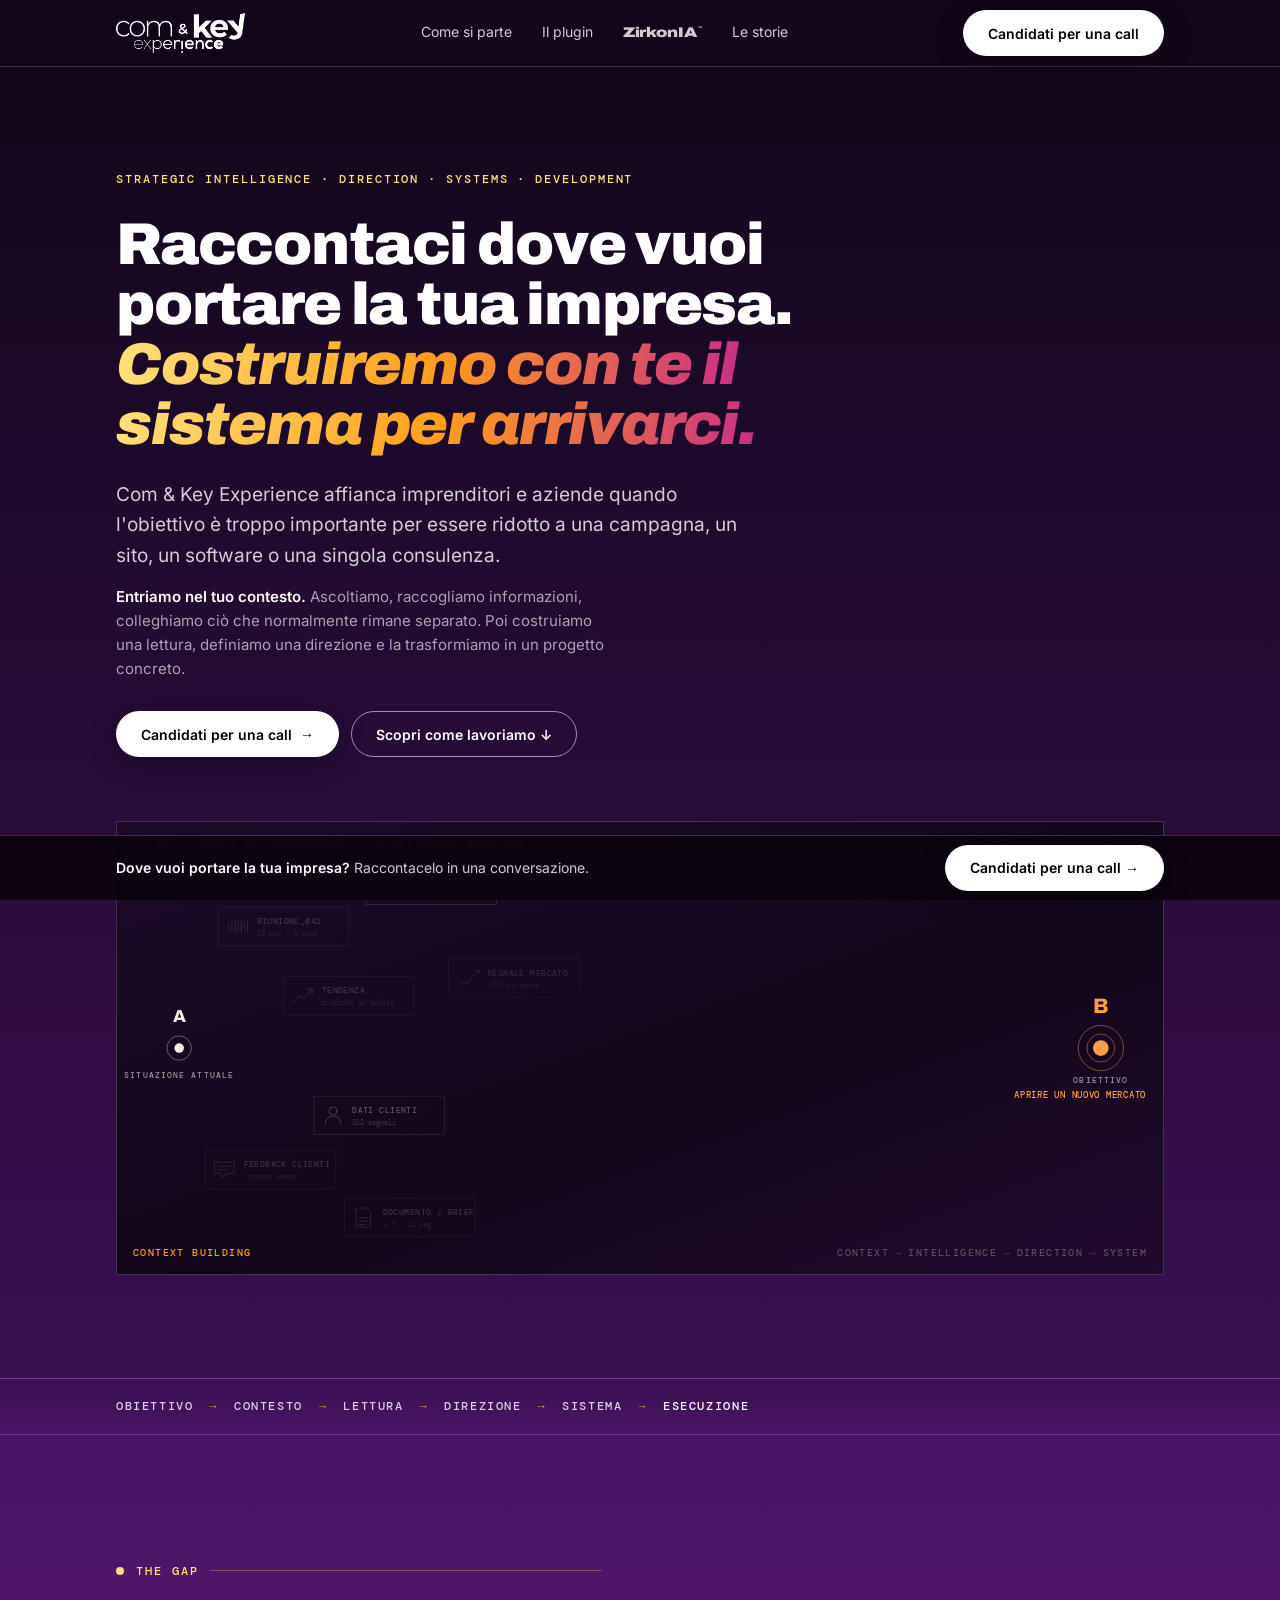
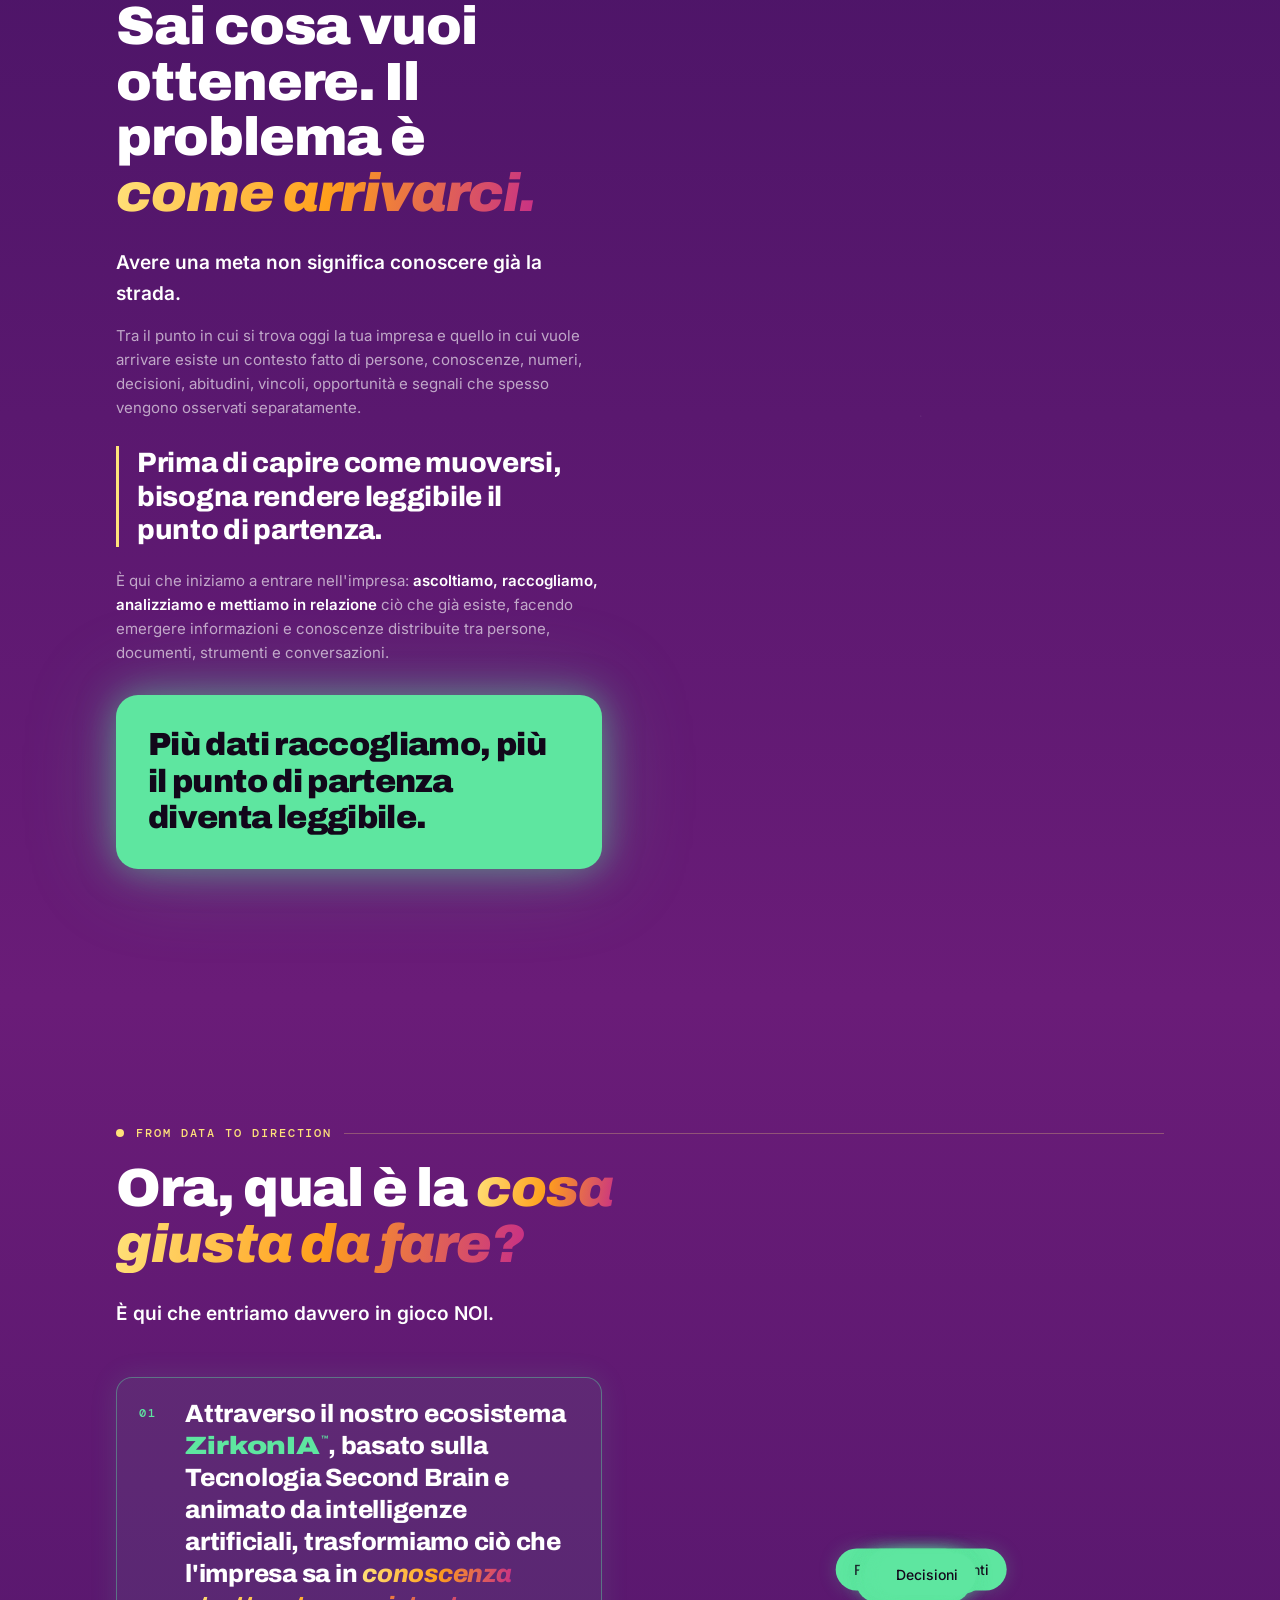
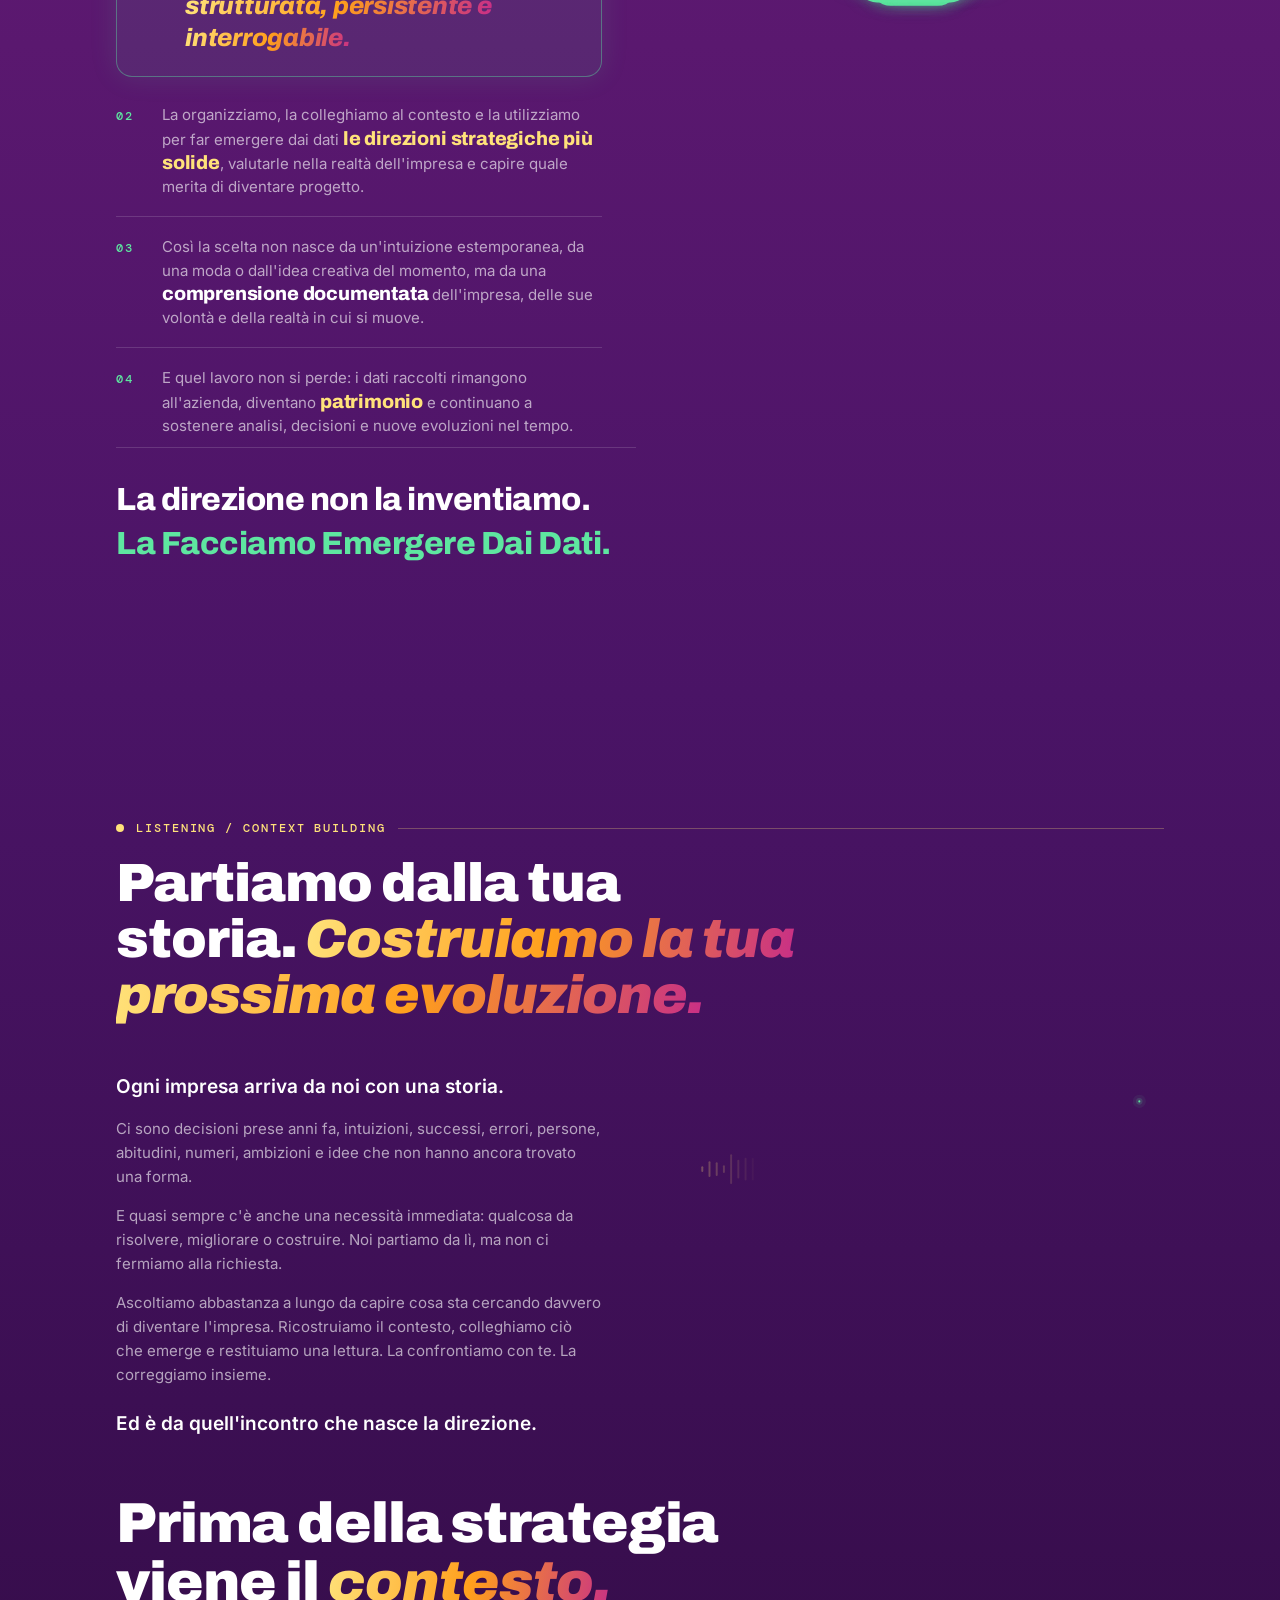
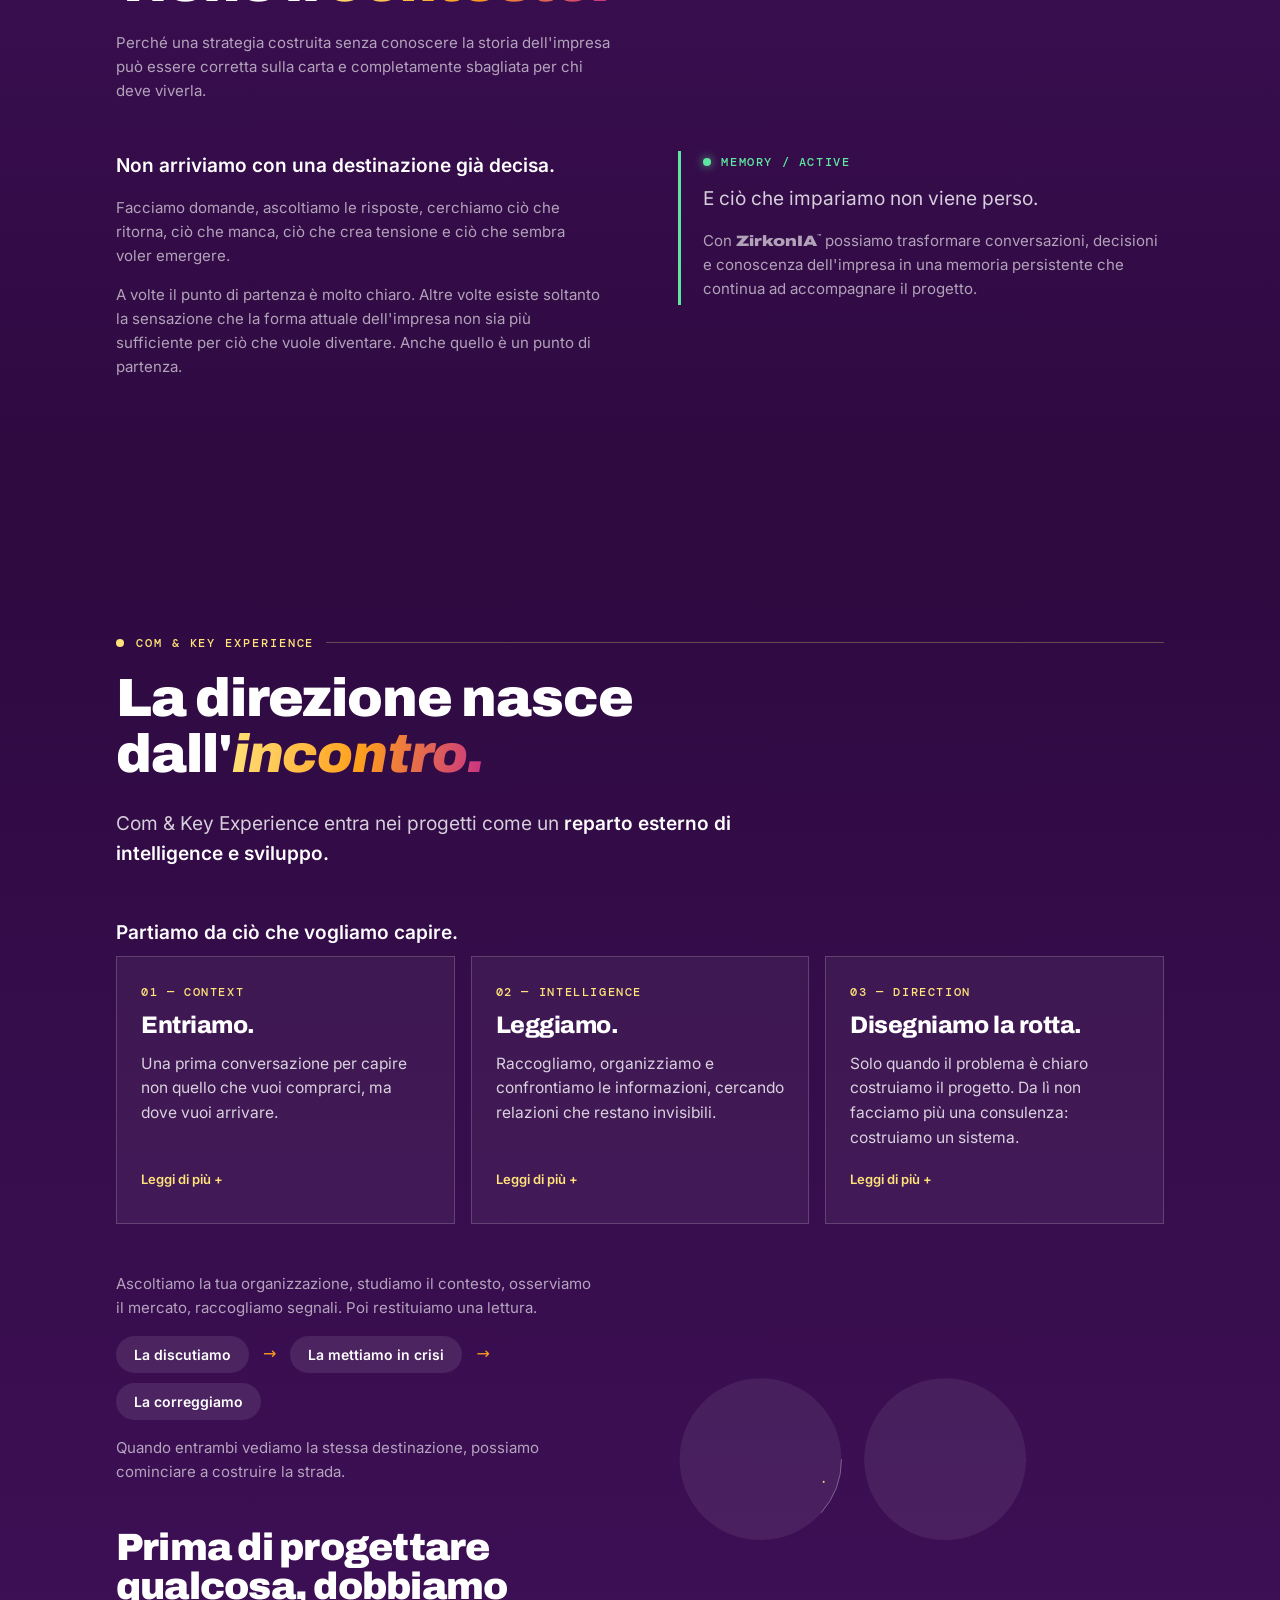
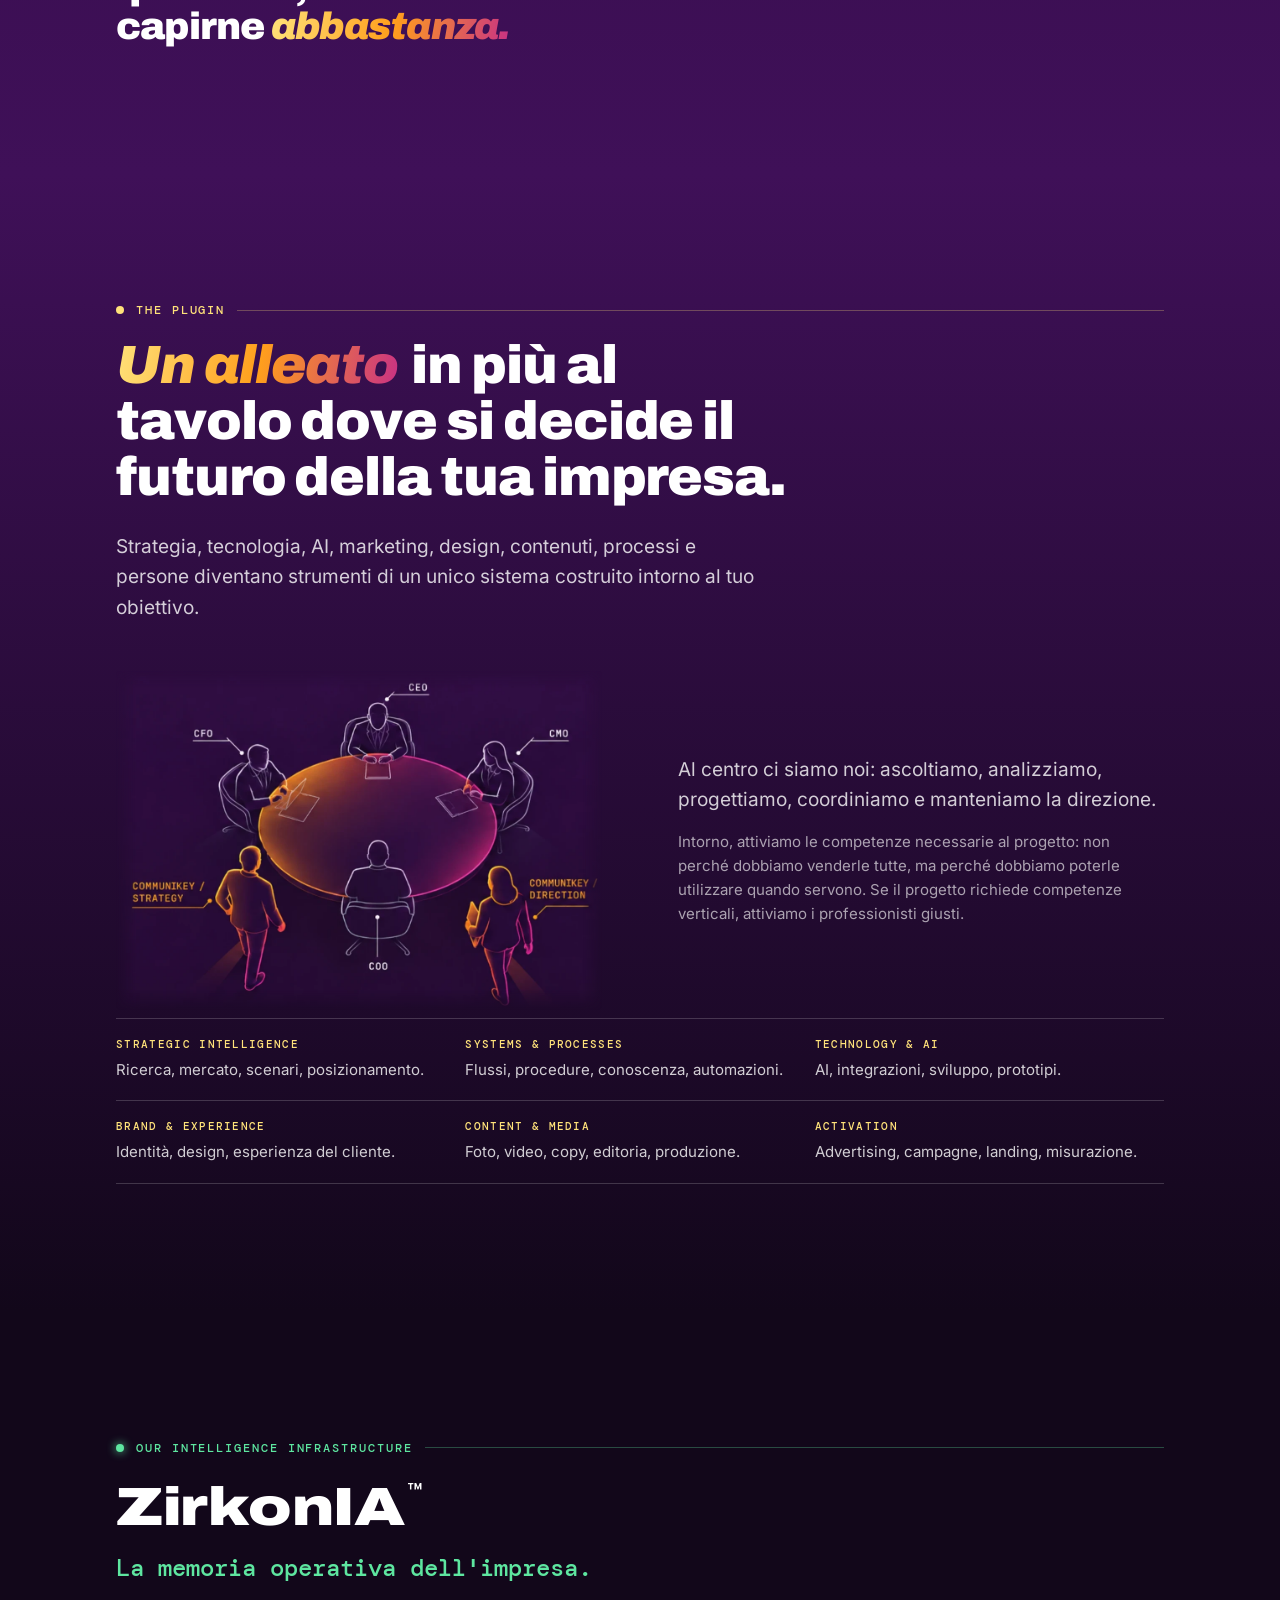
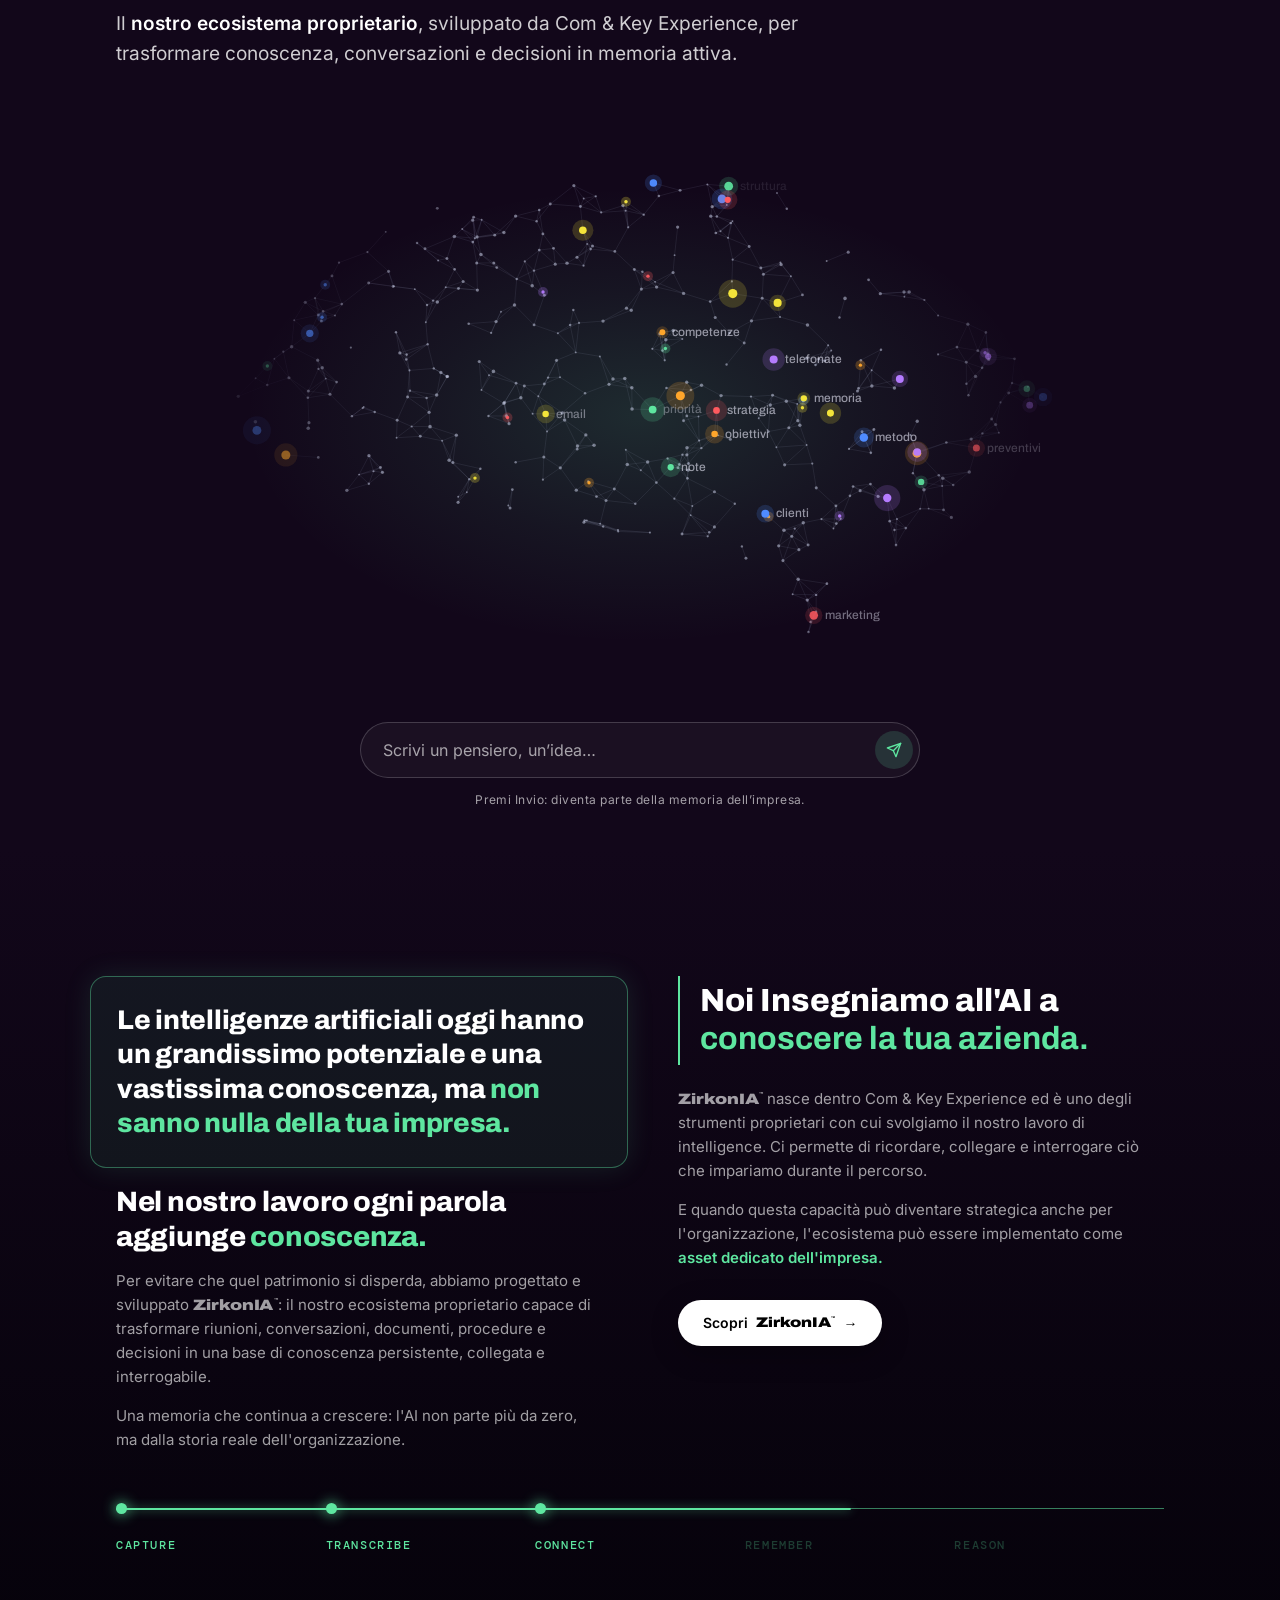
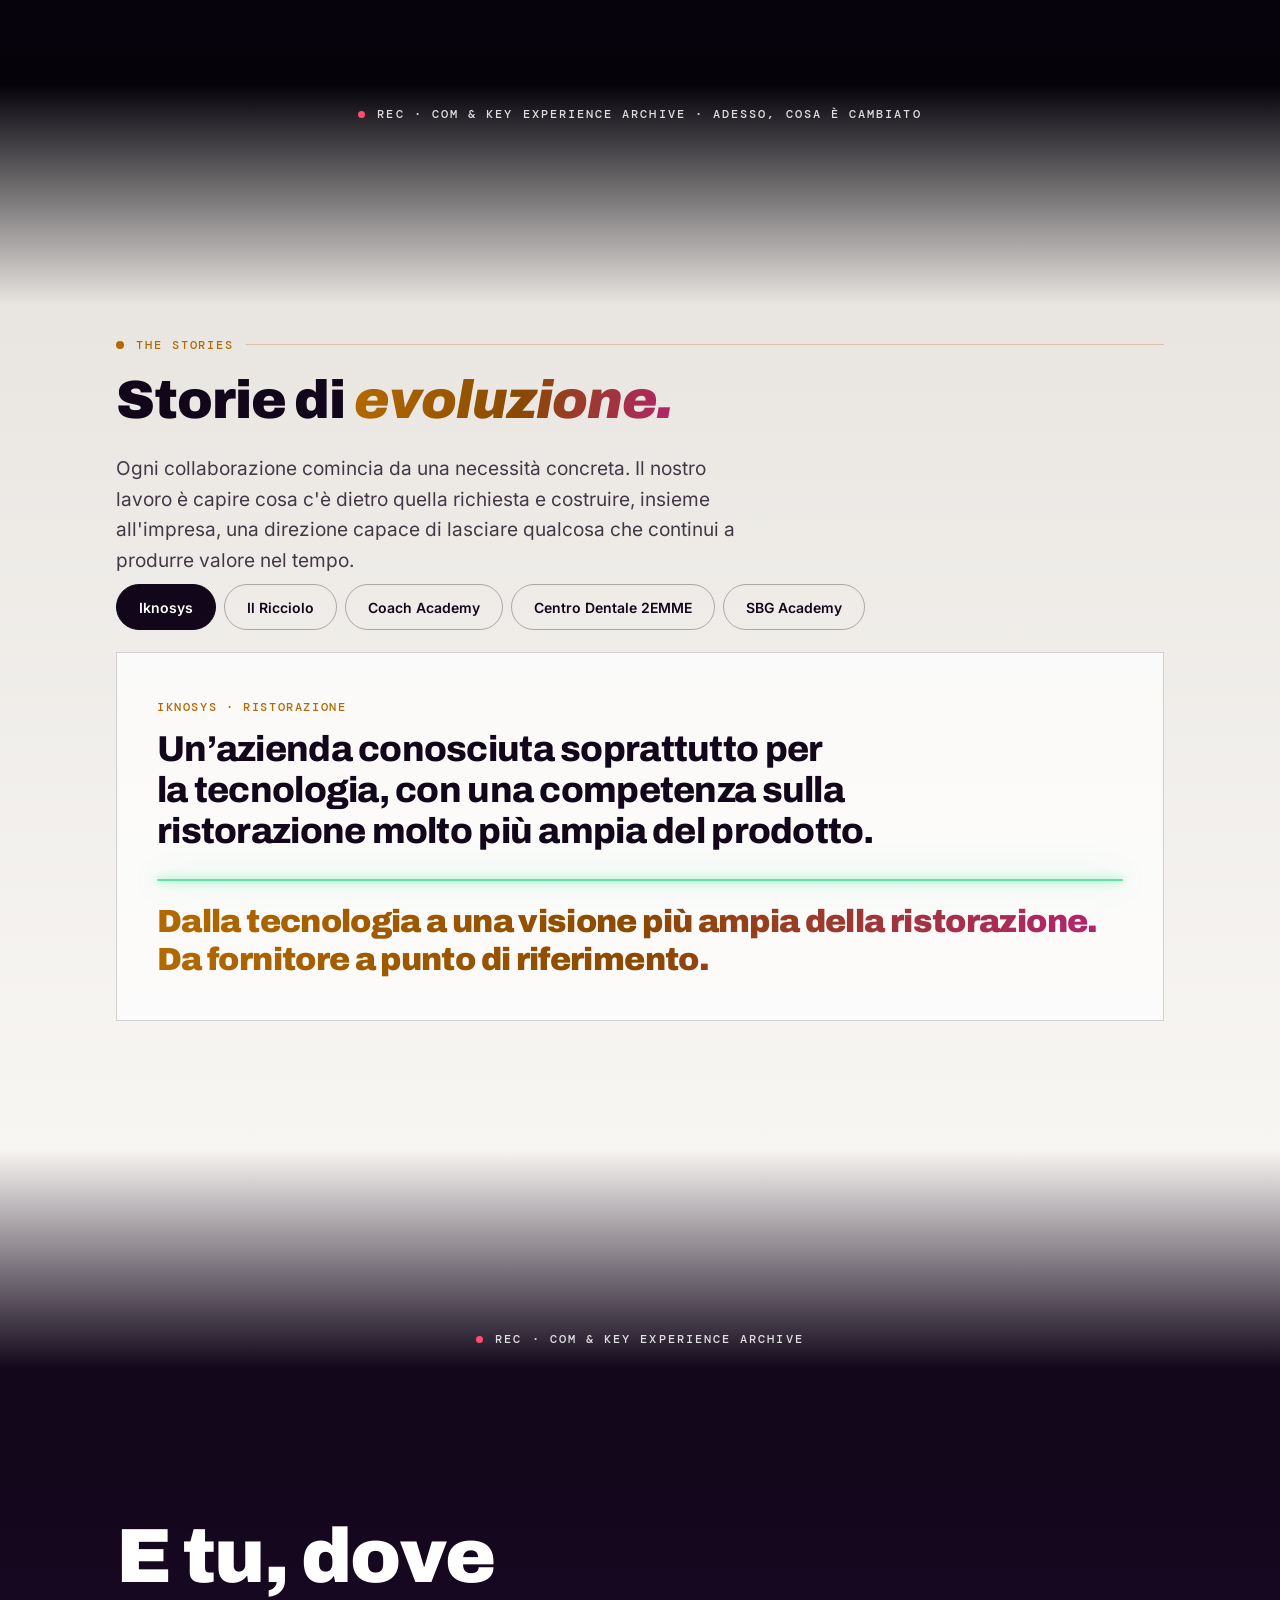
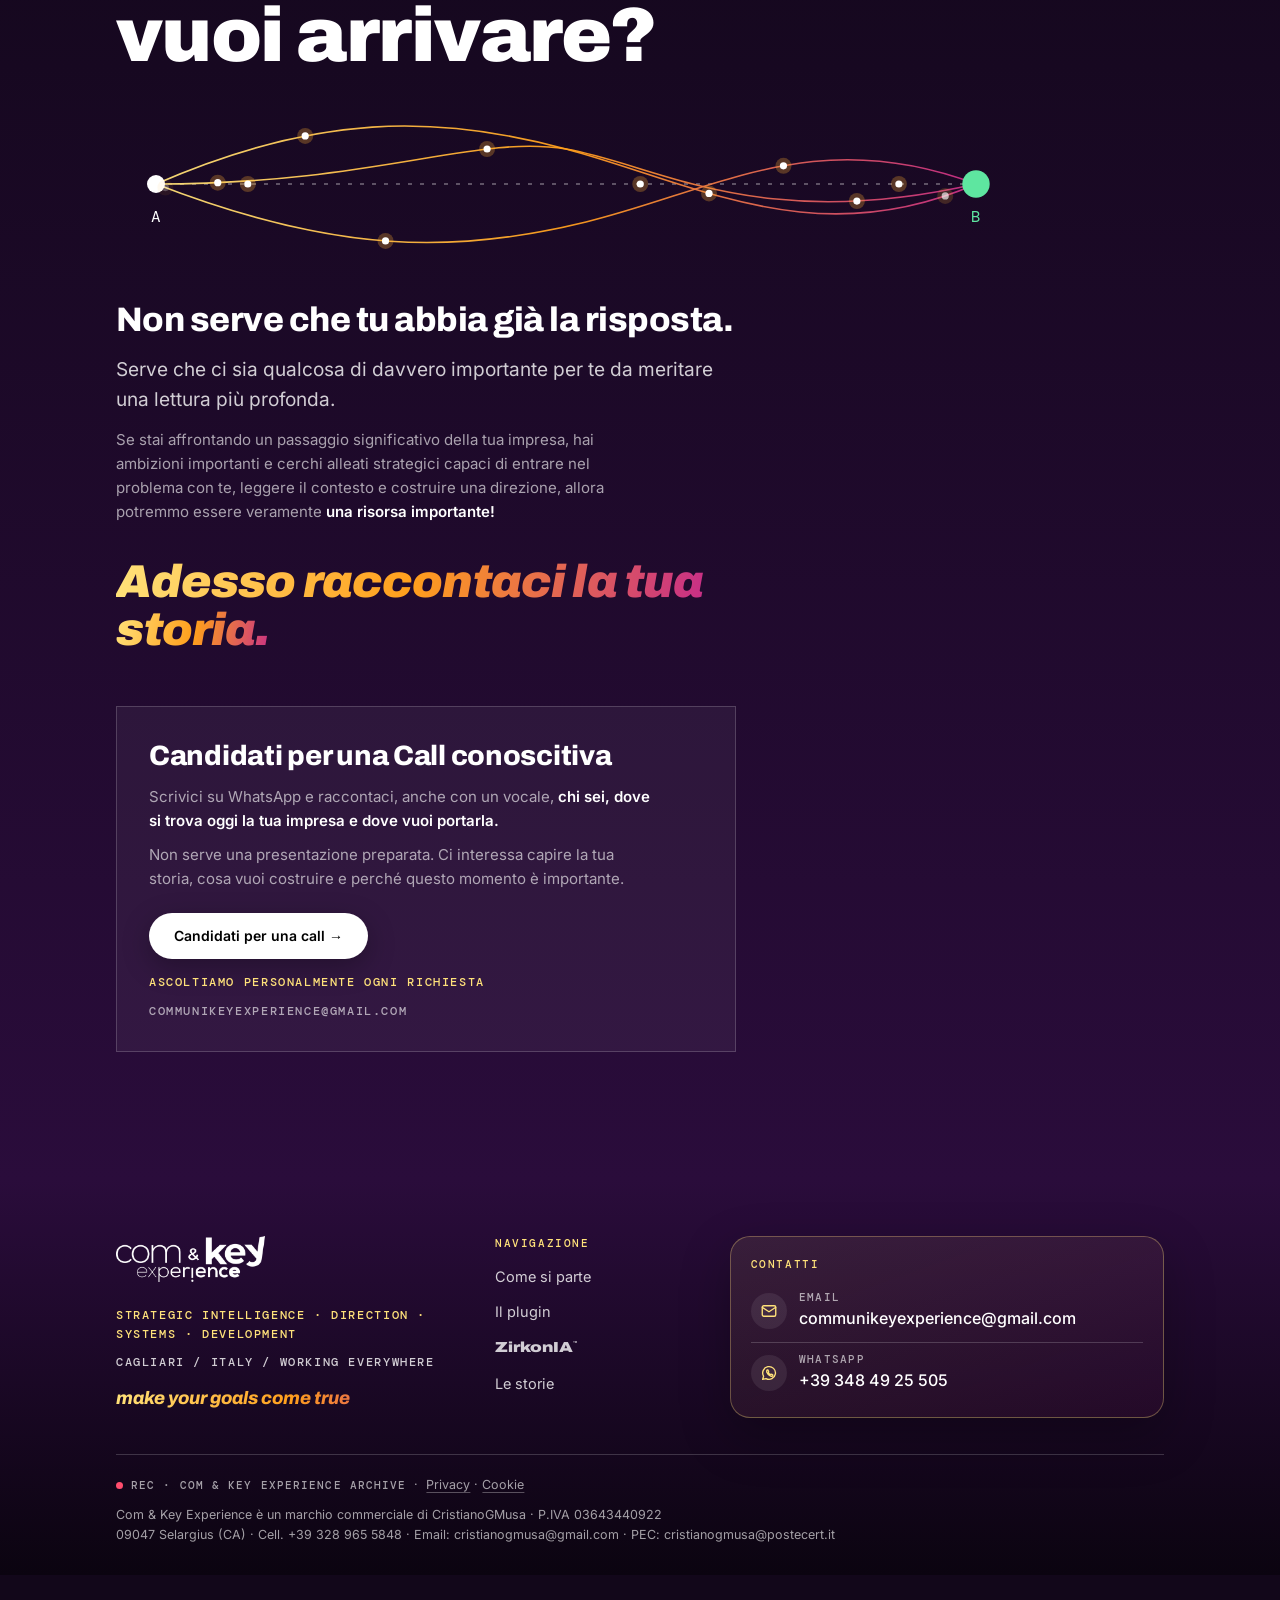
==== commit 2803d6af: "Landing: SEO (titolo, description, Open Graph, canonical, dati strutturati, robots, sitemap) e immag" ====
--- a/index.html
+++ b/index.html
@@ -3,8 +3,129 @@
 <head>
 <meta charset="utf-8">
 <meta name="viewport" content="width=device-width,initial-scale=1">
-<title>Com &amp; Key Experience</title>
-<meta name="description" content="Strategic Intelligence, Direction, Systems, Development. Com &amp; Key Experience affianca imprenditori e aziende nel costruire il sistema per raggiungere obiettivi importanti.">
+<title>Com &amp; Key Experience | AI e Strategia per l'Evoluzione Aziendale</title>
+<meta name="description" content="Reparto esterno di intelligence e sviluppo per imprese: leggiamo il contesto, definiamo la direzione e costruiamo il sistema per raggiungere i tuoi obiettivi.">
+<link rel="canonical" href="https://communikey-experience.it/">
+<meta name="robots" content="index,follow,max-image-preview:large">
+<meta name="theme-color" content="#12071A">
+<!-- Anteprima quando il link viene condiviso (WhatsApp, LinkedIn, Facebook, X) -->
+<meta property="og:type" content="website">
+<meta property="og:locale" content="it_IT">
+<meta property="og:site_name" content="Com &amp; Key Experience">
+<meta property="og:url" content="https://communikey-experience.it/">
+<meta property="og:title" content="Com &amp; Key Experience | AI e Strategia per l'Evoluzione Aziendale">
+<meta property="og:description" content="Reparto esterno di intelligence e sviluppo per imprese: leggiamo il contesto, definiamo la direzione e costruiamo il sistema per raggiungere i tuoi obiettivi.">
+<meta property="og:image" content="https://communikey-experience.it/assets/og-image.jpg">
+<meta property="og:image:width" content="1200">
+<meta property="og:image:height" content="630">
+<meta property="og:image:alt" content="Com &amp; Key Experience: Raccontaci dove vuoi portare la tua impresa. Costruiremo con te il sistema per arrivarci.">
+<meta name="twitter:card" content="summary_large_image">
+<meta name="twitter:title" content="Com &amp; Key Experience | AI e Strategia per l'Evoluzione Aziendale">
+<meta name="twitter:description" content="Reparto esterno di intelligence e sviluppo per imprese: leggiamo il contesto, definiamo la direzione e costruiamo il sistema per raggiungere i tuoi obiettivi.">
+<meta name="twitter:image" content="https://communikey-experience.it/assets/og-image.jpg">
+<!-- Dati strutturati: chi siamo, per Google e per i motori di risposta AI -->
+<script type="application/ld+json">
+{
+ "@context": "https://schema.org",
+ "@graph": [
+  {
+   "@type": "ProfessionalService",
+   "@id": "https://communikey-experience.it/#org",
+   "name": "Com & Key Experience",
+   "url": "https://communikey-experience.it/",
+   "logo": "https://communikey-experience.it/assets/communikey-logo.webp",
+   "image": "https://communikey-experience.it/assets/og-image.jpg",
+   "description": "Reparto esterno di intelligence e sviluppo per imprese: leggiamo il contesto, definiamo la direzione e costruiamo il sistema per raggiungere i tuoi obiettivi.",
+   "slogan": "make your goals come true",
+   "email": "communikeyexperience@gmail.com",
+   "telephone": "+39 348 492 5505",
+   "legalName": "CristianoGMusa di Giuseppe Musa",
+   "vatID": "IT03643440922",
+   "address": {
+    "@type": "PostalAddress",
+    "addressLocality": "Selargius",
+    "addressRegion": "CA",
+    "addressCountry": "IT"
+   },
+   "areaServed": "IT",
+   "knowsAbout": [
+    "Strategic intelligence",
+    "Direzione strategica",
+    "Posizionamento",
+    "Sistemi e processi aziendali",
+    "Intelligenza artificiale per le imprese",
+    "Brand e customer experience",
+    "Content marketing",
+    "Advertising e lead generation"
+   ],
+   "hasOfferCatalog": {
+    "@type": "OfferCatalog",
+    "name": "Aree di intervento",
+    "itemListElement": [
+     {
+      "@type": "Offer",
+      "itemOffered": {
+       "@type": "Service",
+       "name": "Strategic Intelligence",
+       "description": "Ricerca, mercato, scenari, posizionamento."
+      }
+     },
+     {
+      "@type": "Offer",
+      "itemOffered": {
+       "@type": "Service",
+       "name": "Systems & Processes",
+       "description": "Flussi, procedure, conoscenza, automazioni."
+      }
+     },
+     {
+      "@type": "Offer",
+      "itemOffered": {
+       "@type": "Service",
+       "name": "Technology & AI",
+       "description": "AI, integrazioni, sviluppo, prototipi."
+      }
+     },
+     {
+      "@type": "Offer",
+      "itemOffered": {
+       "@type": "Service",
+       "name": "Brand & Experience",
+       "description": "Identità, design, esperienza del cliente."
+      }
+     },
+     {
+      "@type": "Offer",
+      "itemOffered": {
+       "@type": "Service",
+       "name": "Content & Media",
+       "description": "Foto, video, copy, editoria, produzione."
+      }
+     },
+     {
+      "@type": "Offer",
+      "itemOffered": {
+       "@type": "Service",
+       "name": "Activation",
+       "description": "Advertising, campagne, landing, misurazione."
+      }
+     }
+    ]
+   }
+  },
+  {
+   "@type": "WebSite",
+   "@id": "https://communikey-experience.it/#website",
+   "url": "https://communikey-experience.it/",
+   "name": "Com & Key Experience",
+   "inLanguage": "it-IT",
+   "publisher": {
+    "@id": "https://communikey-experience.it/#org"
+   }
+  }
+ ]
+}
+</script>
 <link rel="icon" type="image/png" href="assets/favicon.png">
 <link rel="apple-touch-icon" href="assets/favicon.png">
 <!-- Caratteri e libreria delle animazioni ospitati sul sito: nessun collegamento a Google o ad altri server esterni -->
@@ -453,7 +574,7 @@
 
 
 <nav><div class="wrap">
-  <a class="logo" href="#top"><img class="logo-img" src="[data-uri]" alt="Com &amp; Key Experience"></a>
+  <a class="logo" href="#top"><img class="logo-img" src="assets/logo.webp" width="485" height="150" alt="Com &amp; Key Experience"></a>
   <ul>
     <li><a href="#communikey">Come si parte</a></li>
     <li><a href="#plugin">Il plugin</a></li>
@@ -650,7 +771,7 @@
       <p class="lead">Strategia, tecnologia, AI, marketing, design, contenuti, processi e persone diventano strumenti di un unico sistema costruito intorno al tuo obiettivo.</p>
     </div>
     <div class="two">
-      <figure class="dia bd" id="board"><img src="[data-uri]" width="1159" height="808" alt="" aria-hidden="true" loading="lazy" decoding="async"></figure>
+      <figure class="dia bd" id="board"><img src="assets/board.webp" width="1159" height="808" alt="" aria-hidden="true" loading="lazy" decoding="async"></figure>
       <div>
         <p class="lead">Al centro ci siamo noi: ascoltiamo, analizziamo, progettiamo, coordiniamo e manteniamo la direzione.</p>
         <p class="small">Intorno, attiviamo le competenze necessarie al progetto: non perché dobbiamo venderle tutte, ma perché dobbiamo poterle utilizzare quando servono. Se il progetto richiede competenze verticali, attiviamo i professionisti giusti.</p>
@@ -815,7 +936,7 @@
   <div class="wrap">
     <div class="cols">
       <div>
-        <a class="logo" href="#top"><img class="logo-img" src="[data-uri]" alt="Com &amp; Key Experience"></a>
+        <a class="logo" href="#top"><img class="logo-img" src="assets/logo.webp" width="485" height="150" alt="Com &amp; Key Experience"></a>
         <p class="mono" style="margin-top:16px;color:var(--y1);line-height:1.7">Strategic Intelligence · Direction · Systems · Development</p>
         <p class="mono" style="margin-top:10px;color:var(--mute)">Cagliari / Italy / Working everywhere</p>
         <p class="payoff">make your goals come true</p>
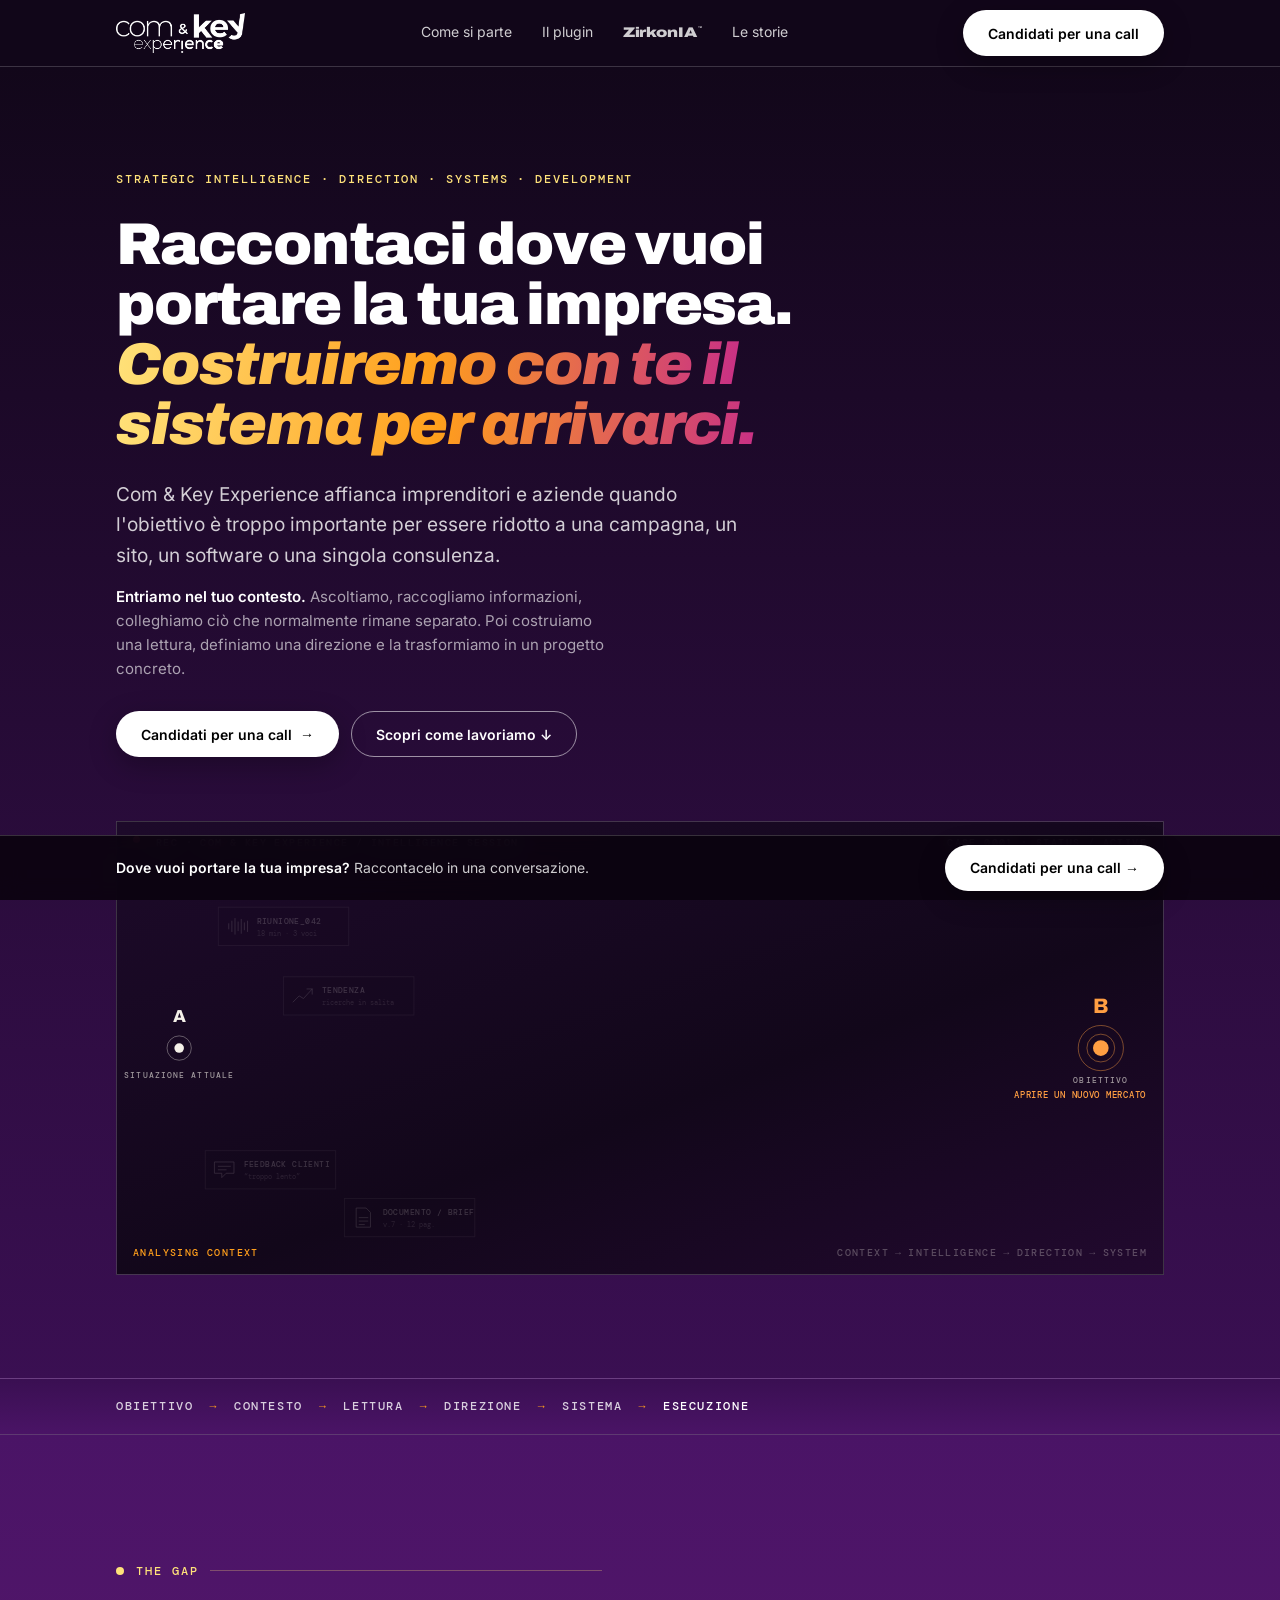
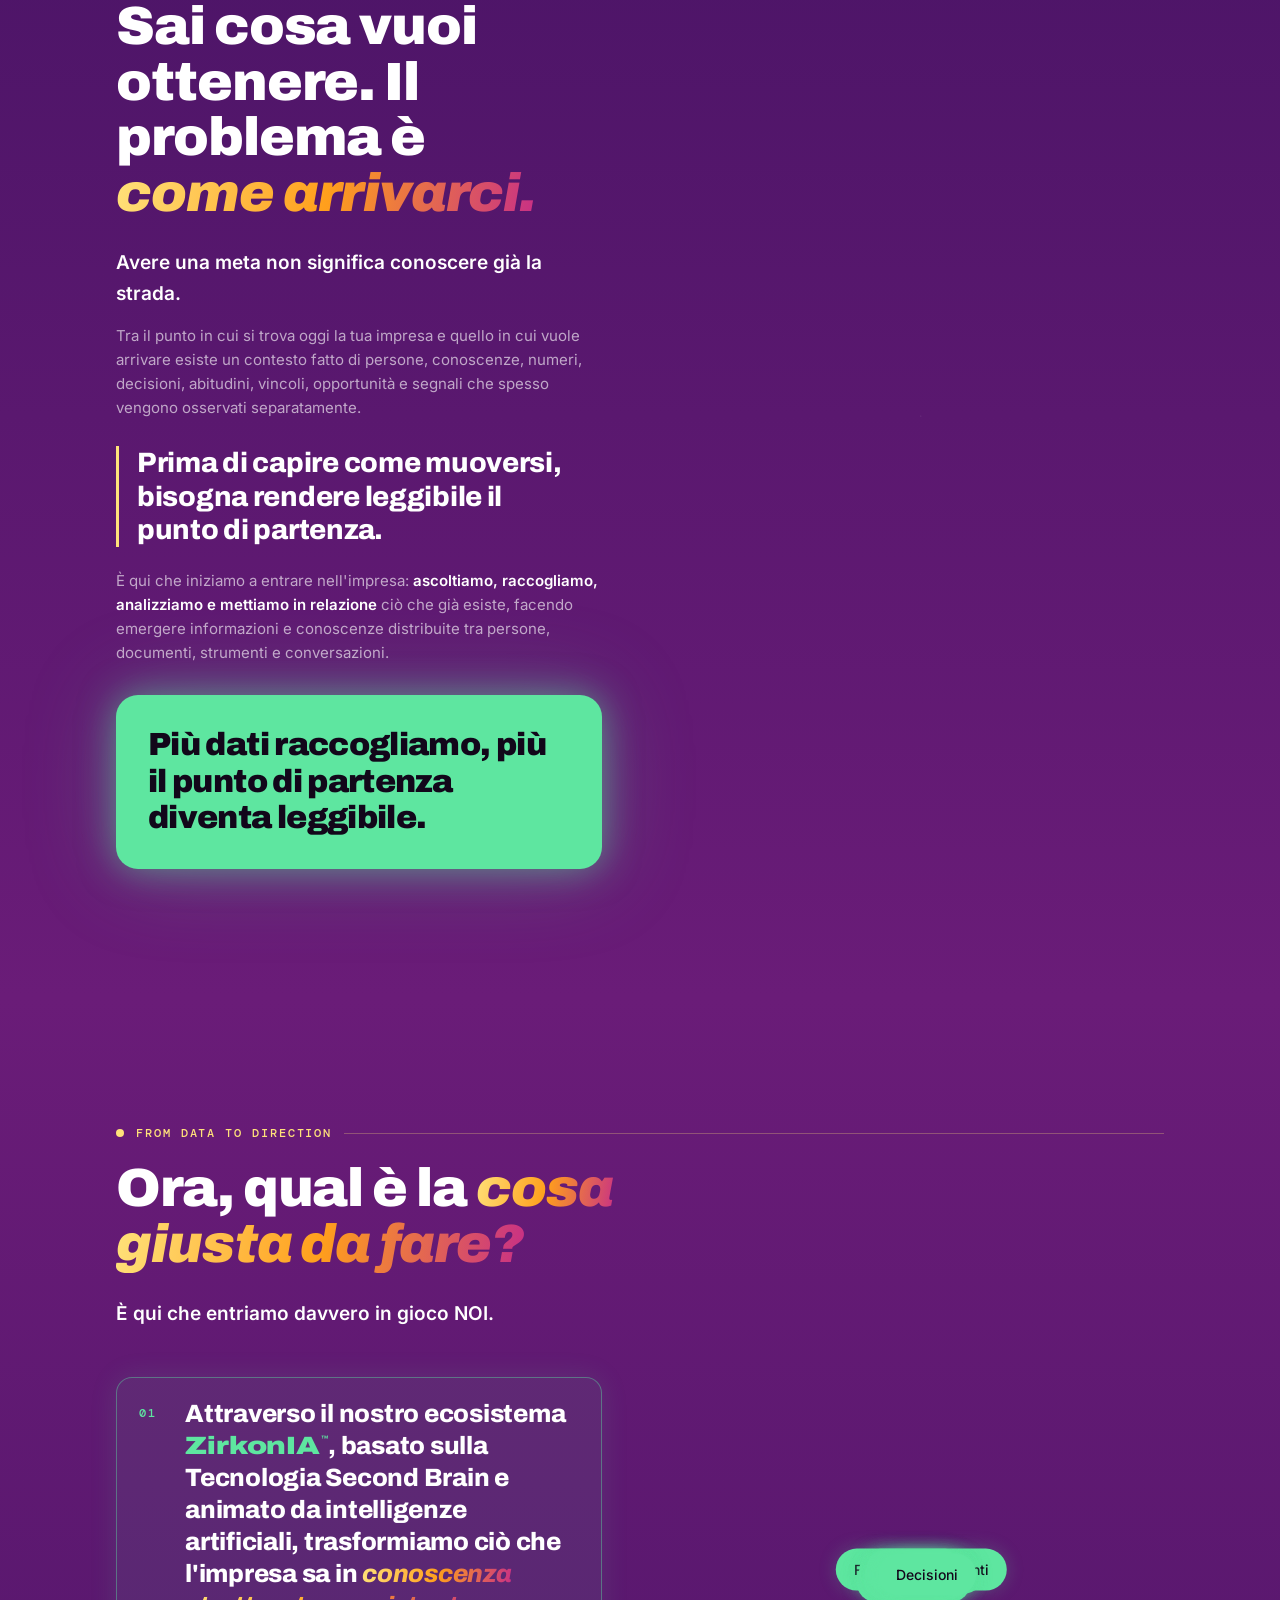
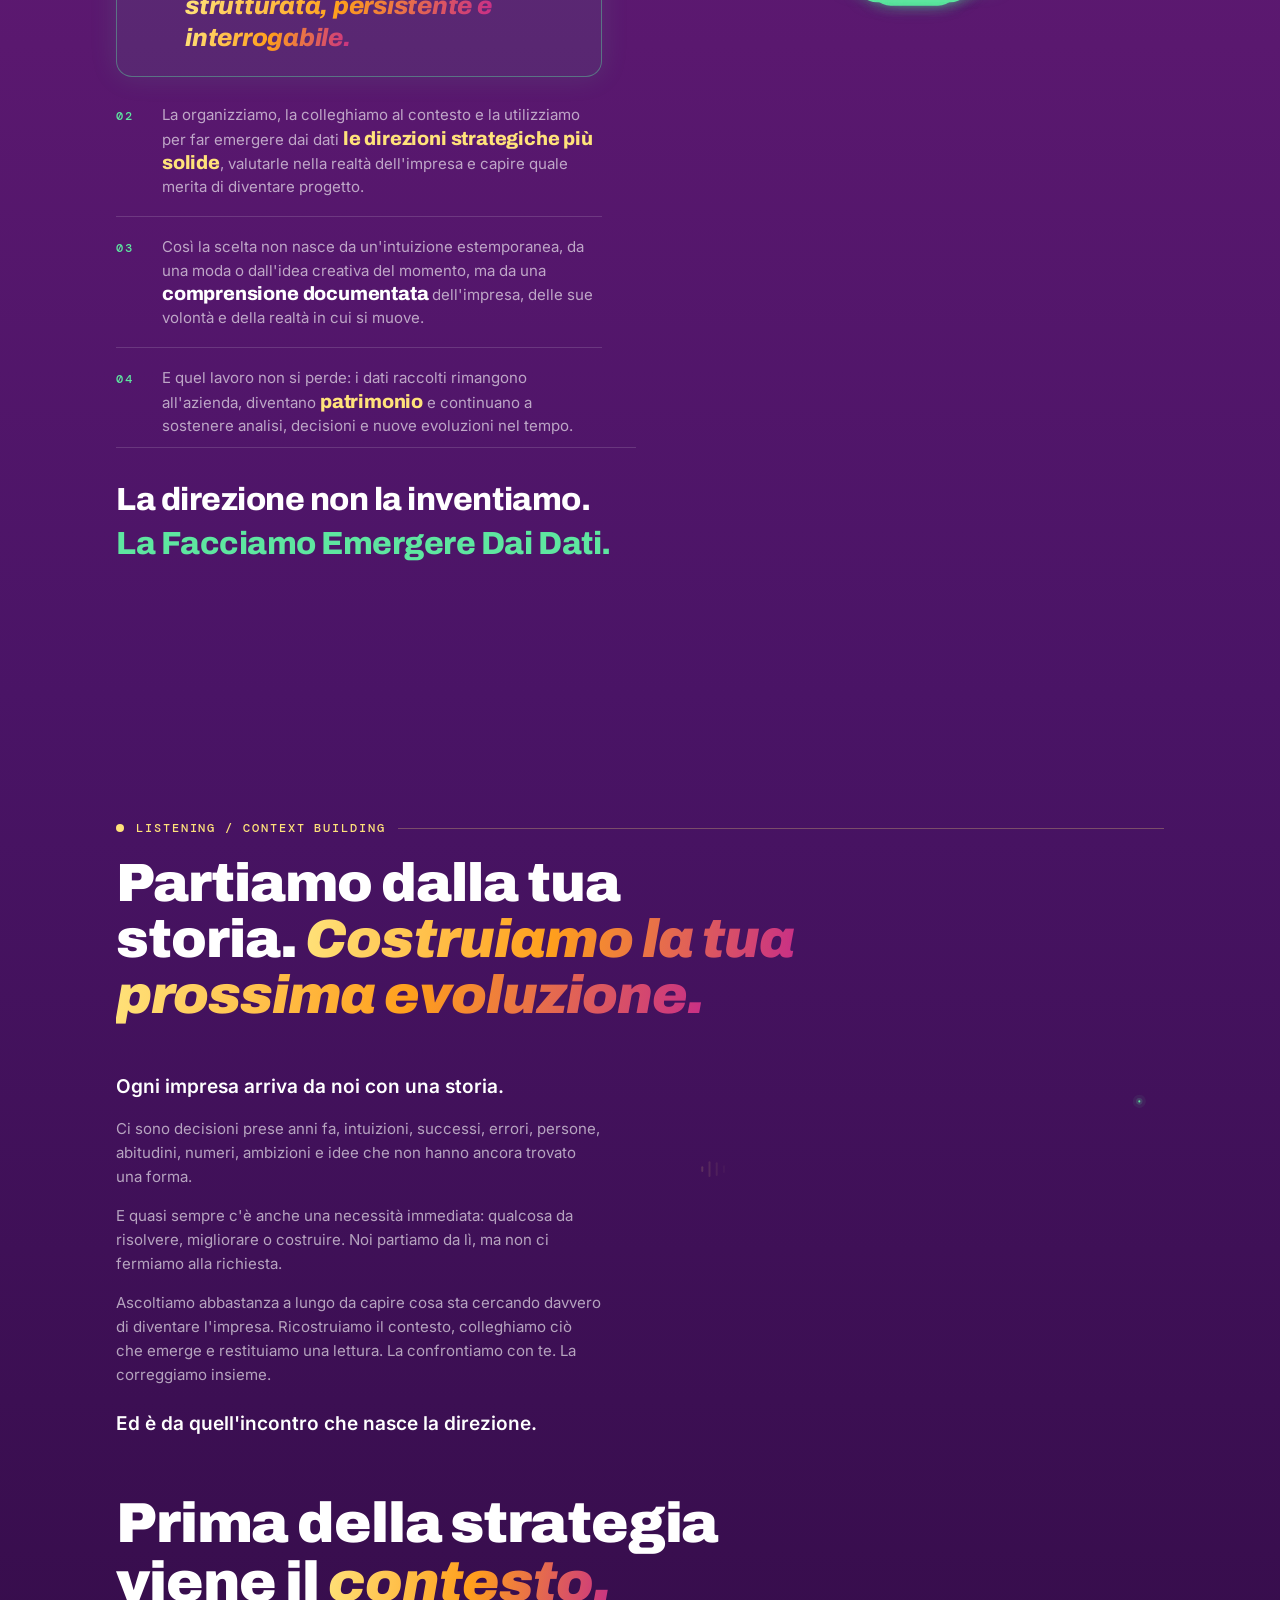
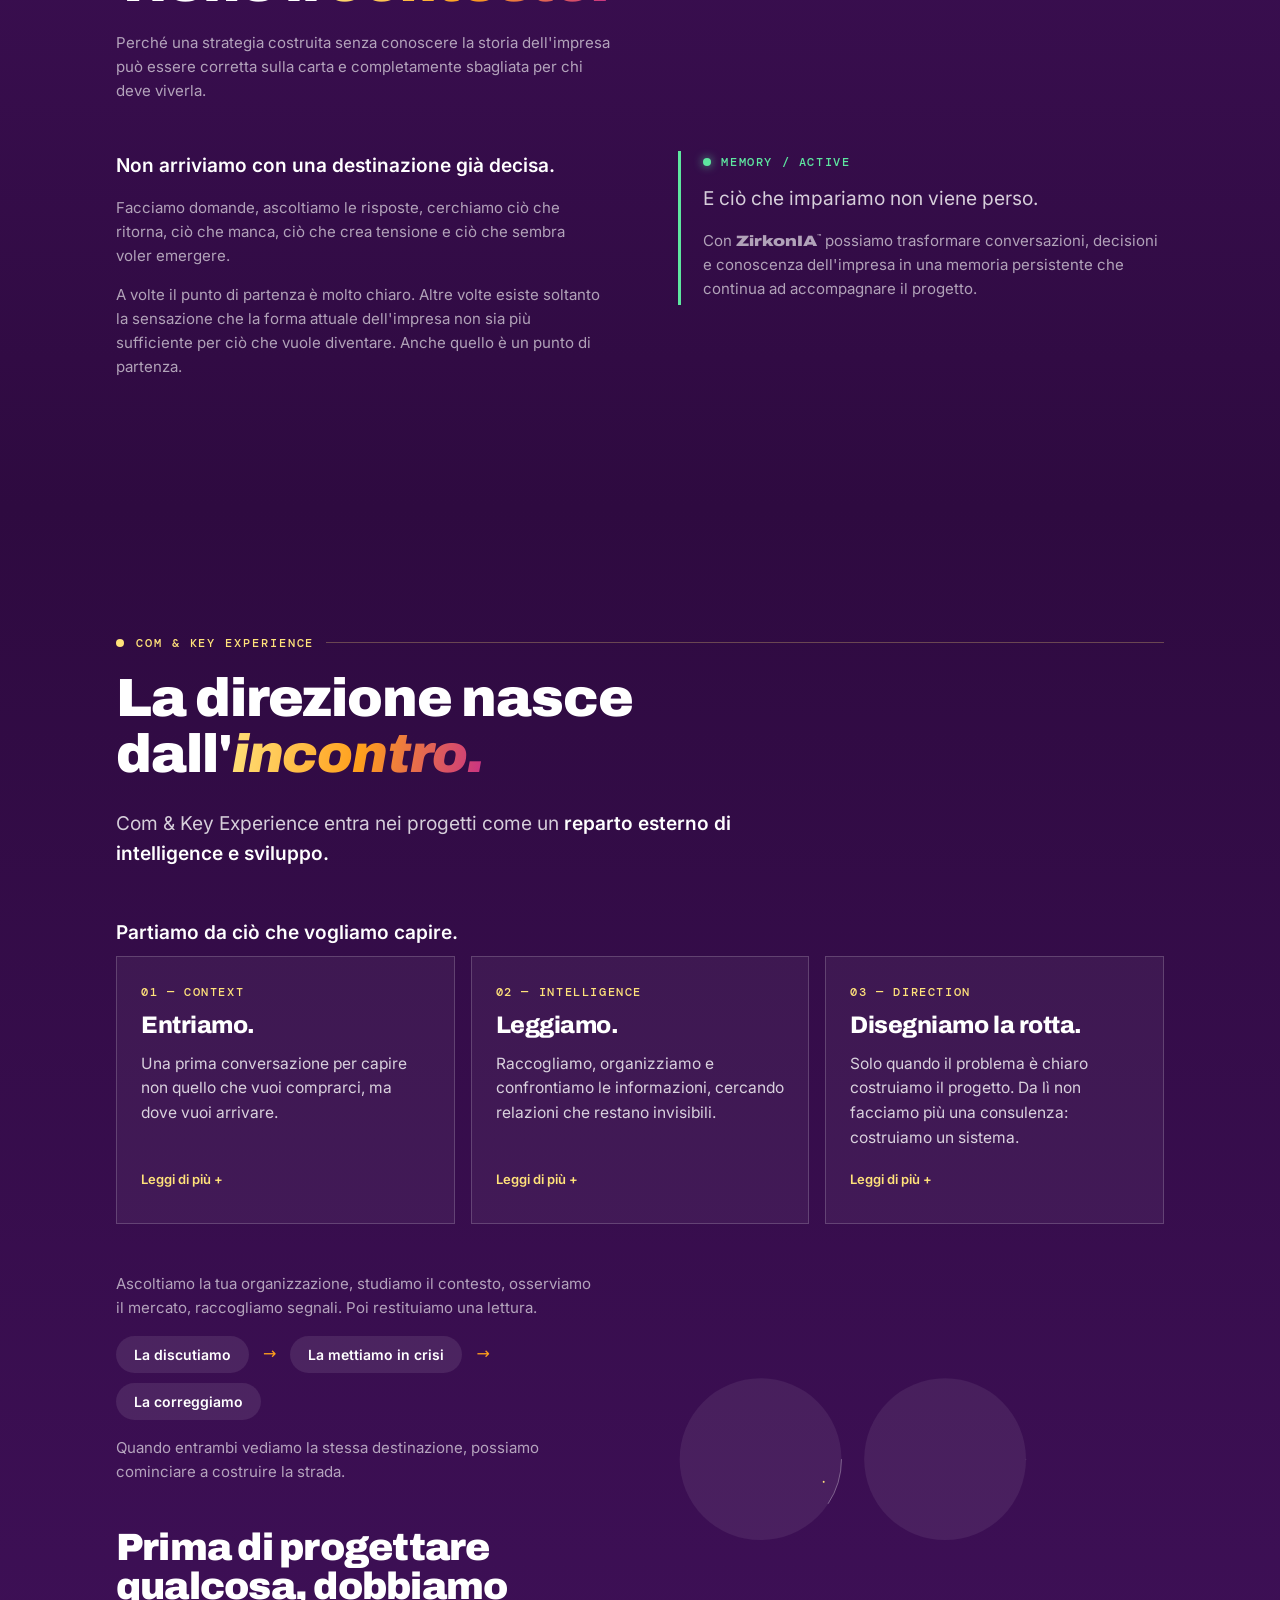
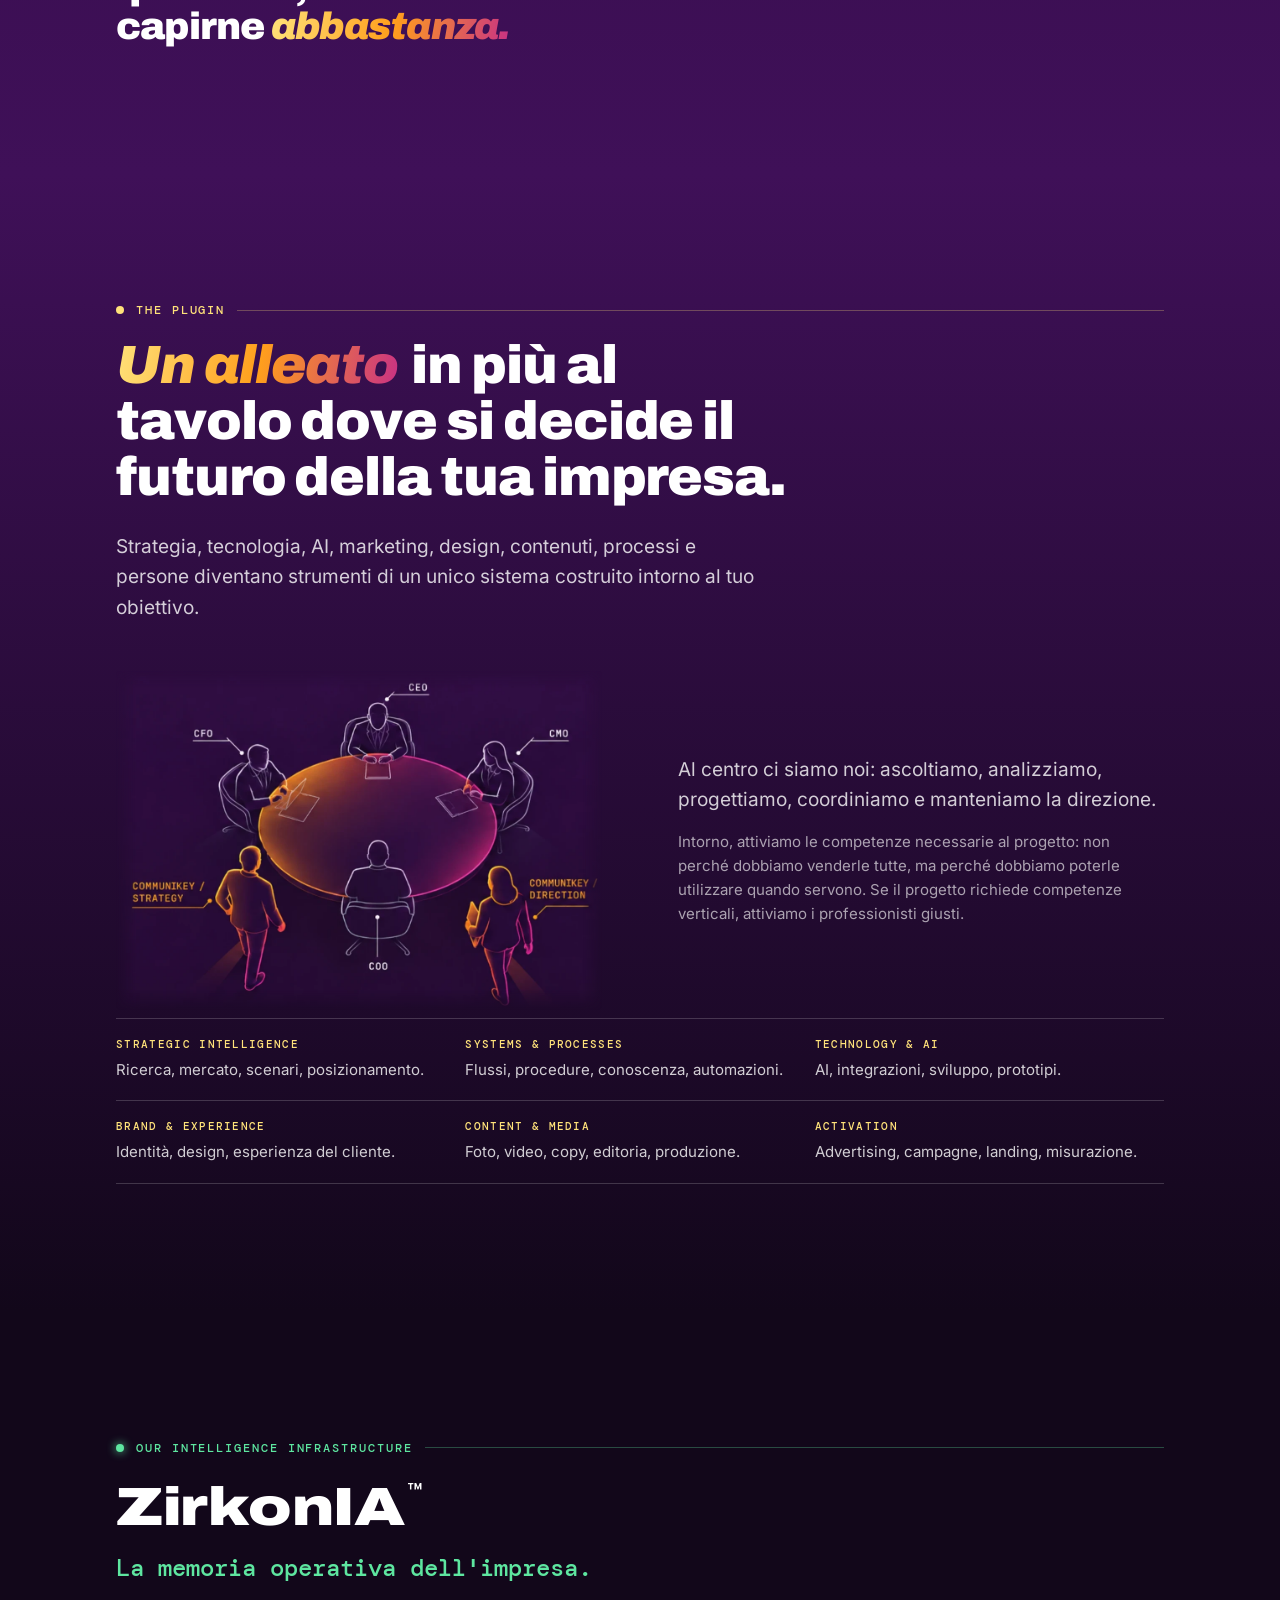
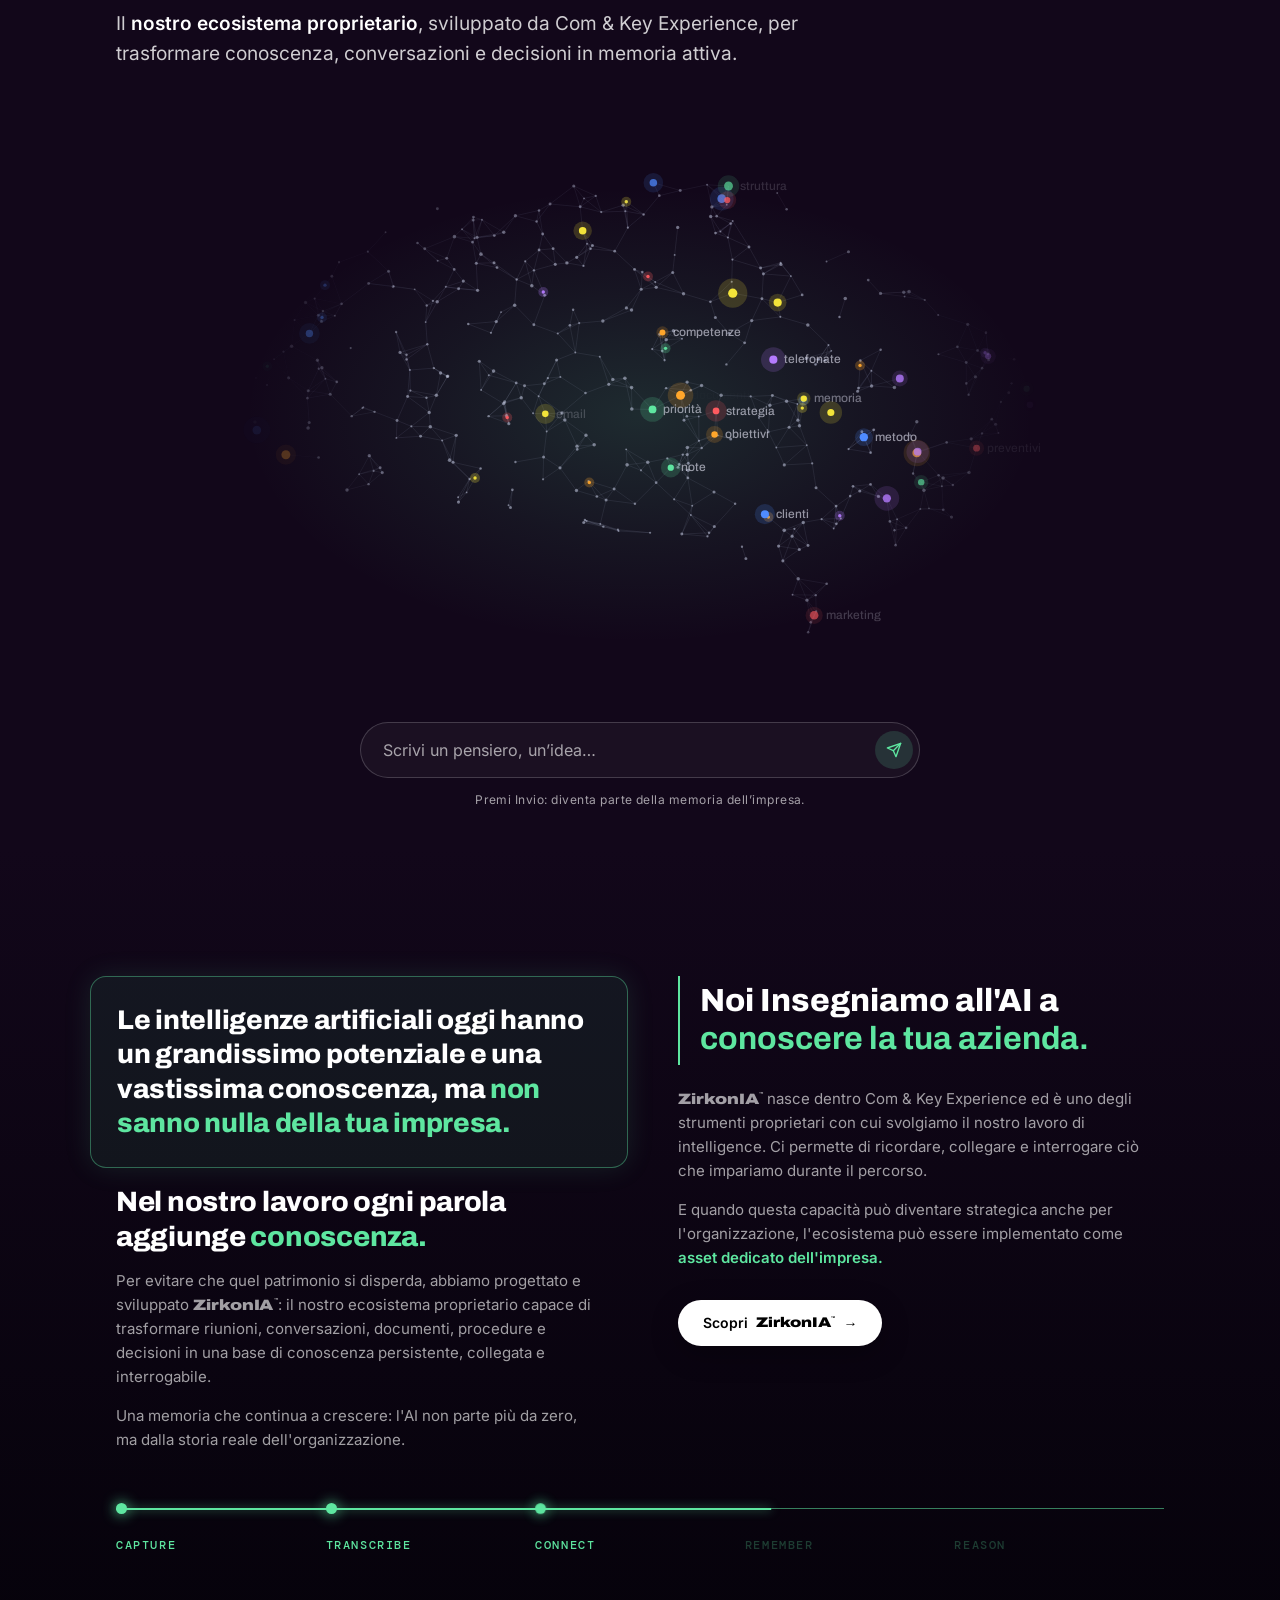
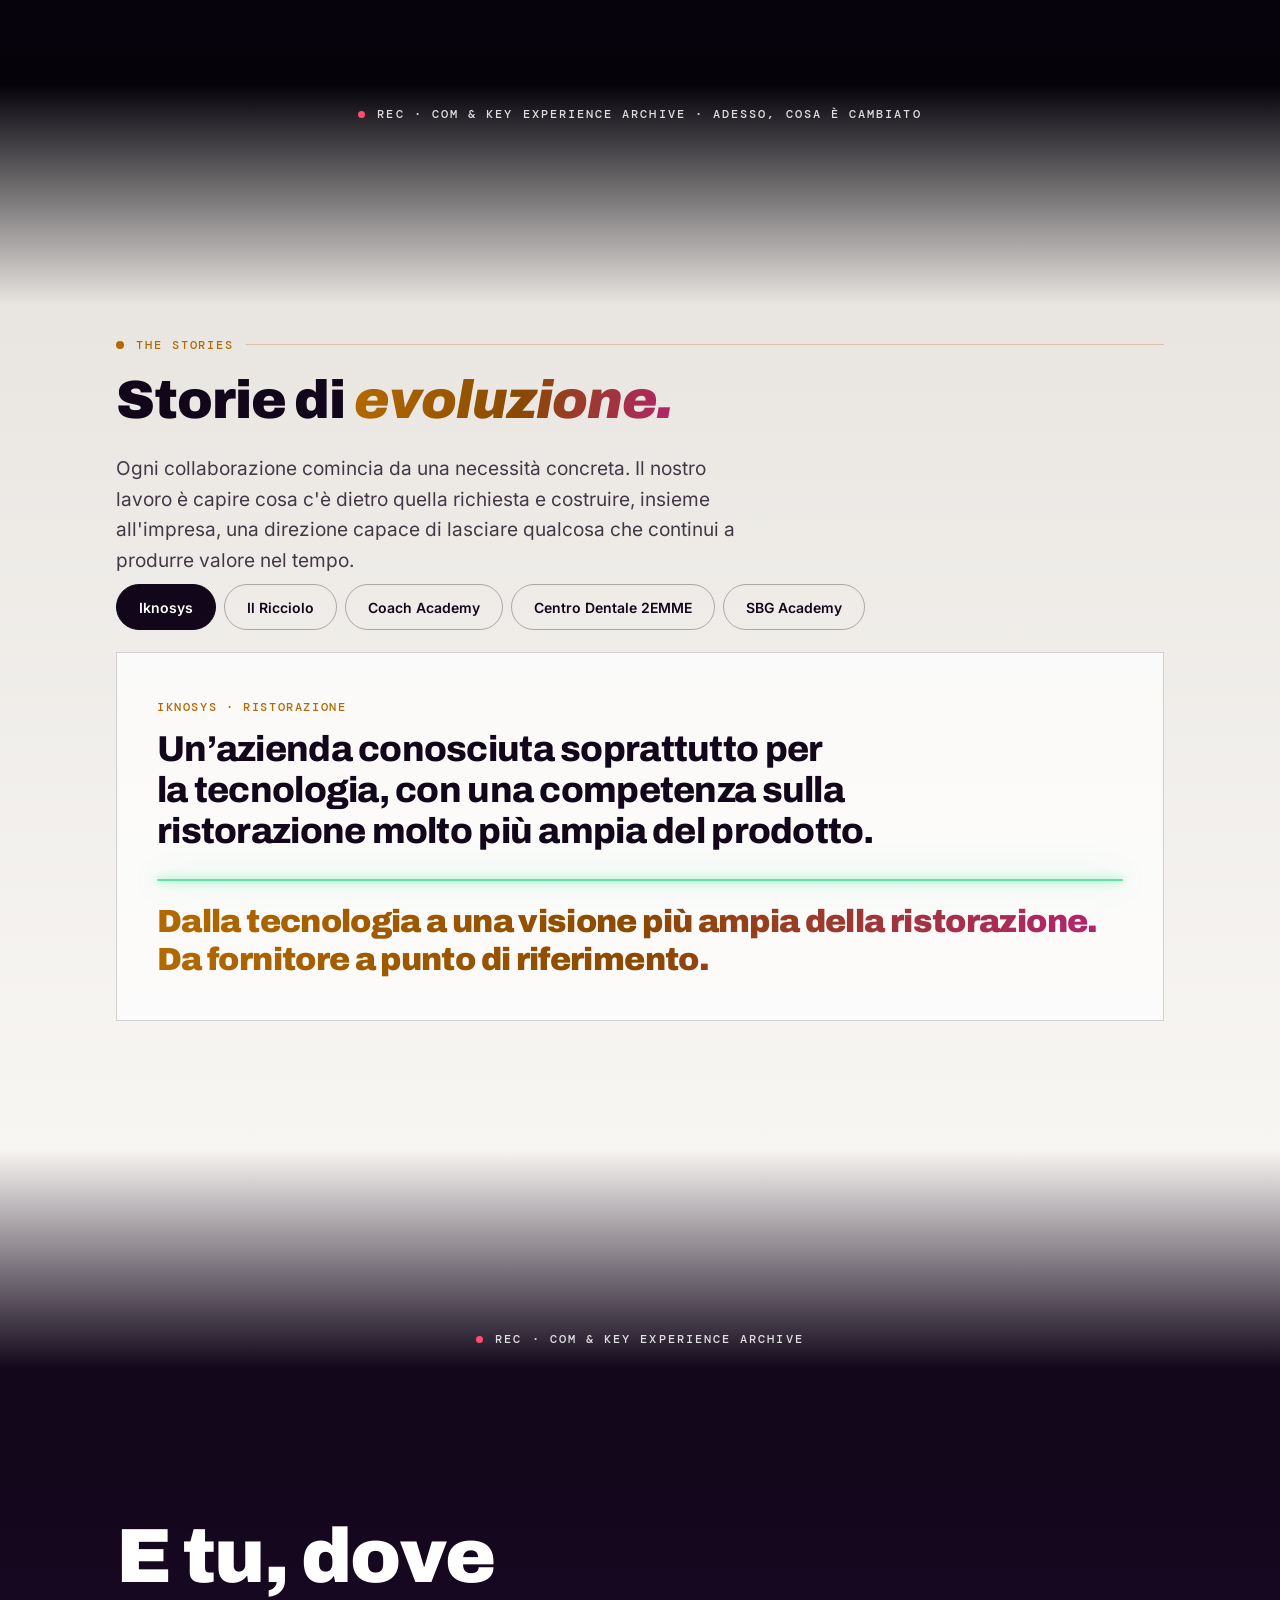
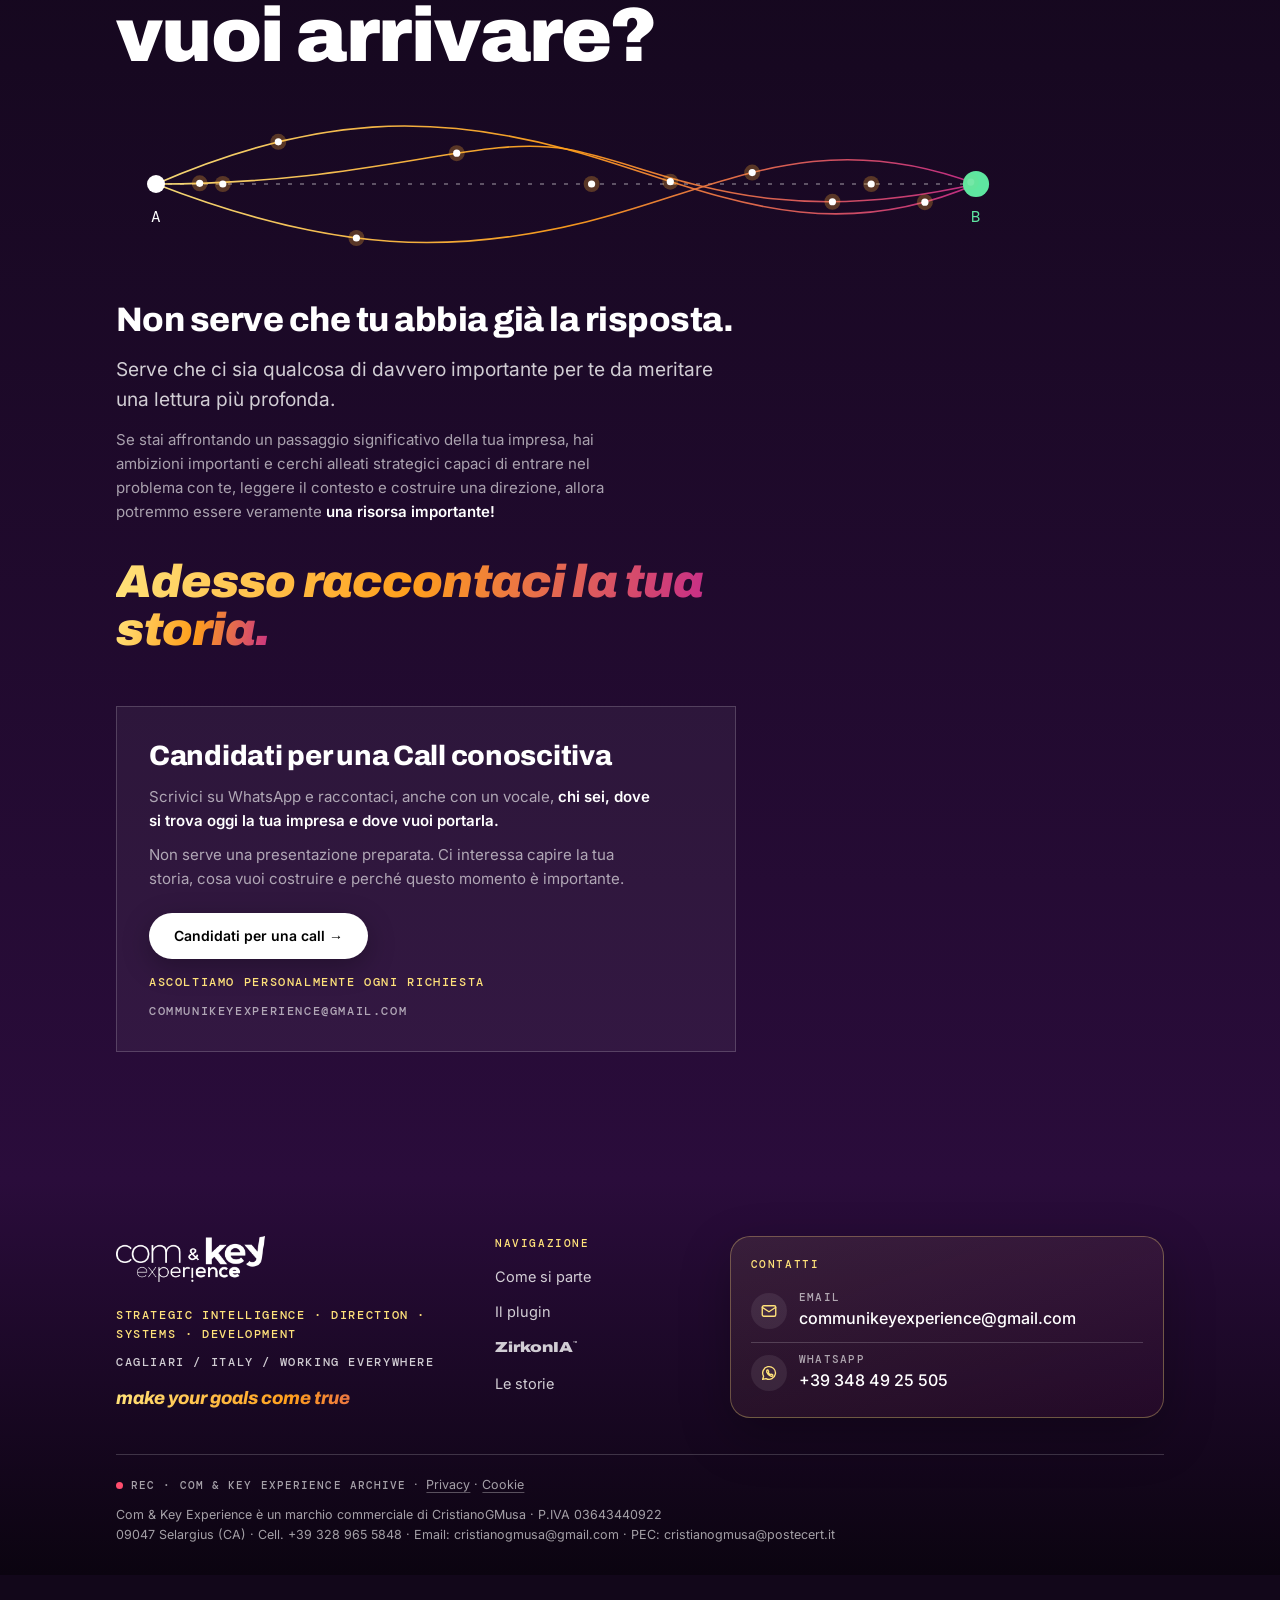
==== commit d14bdd1a: "Landing: «Scopri ZirkonIA» apre una nuova scheda Co-Authored-By: Claude Opus 5.5 <noreply@anthropic." ====
--- a/index.html
+++ b/index.html
@@ -830,7 +830,7 @@
         <p class="xq">Noi Insegniamo all'AI a<br><b>conoscere la tua azienda.</b></p>
         <p class="small"><span class="zbr">ZirkonIA<sup>™</sup></span> nasce dentro Com &amp; Key Experience ed è uno degli strumenti proprietari con cui svolgiamo il nostro lavoro di intelligence. Ci permette di ricordare, collegare e interrogare ciò che impariamo durante il percorso.</p>
         <p class="small">E quando questa capacità può diventare strategica anche per l'organizzazione, l'ecosistema può essere implementato come <b style="color:var(--green)">asset dedicato dell'impresa.</b></p>
-        <div class="btns"><a class="btn btn-p" href="https://zirkonia.ai">Scopri <span class="zbr">ZirkonIA<sup>™</sup></span> →</a></div>
+        <div class="btns"><a class="btn btn-p" href="https://zirkonia.ai" target="_blank" rel="noopener">Scopri <span class="zbr">ZirkonIA<sup>™</sup></span> →</a></div>
       </div>
     </div>
     <div class="nodes" aria-label="Capture, transcribe, connect, remember, reason">
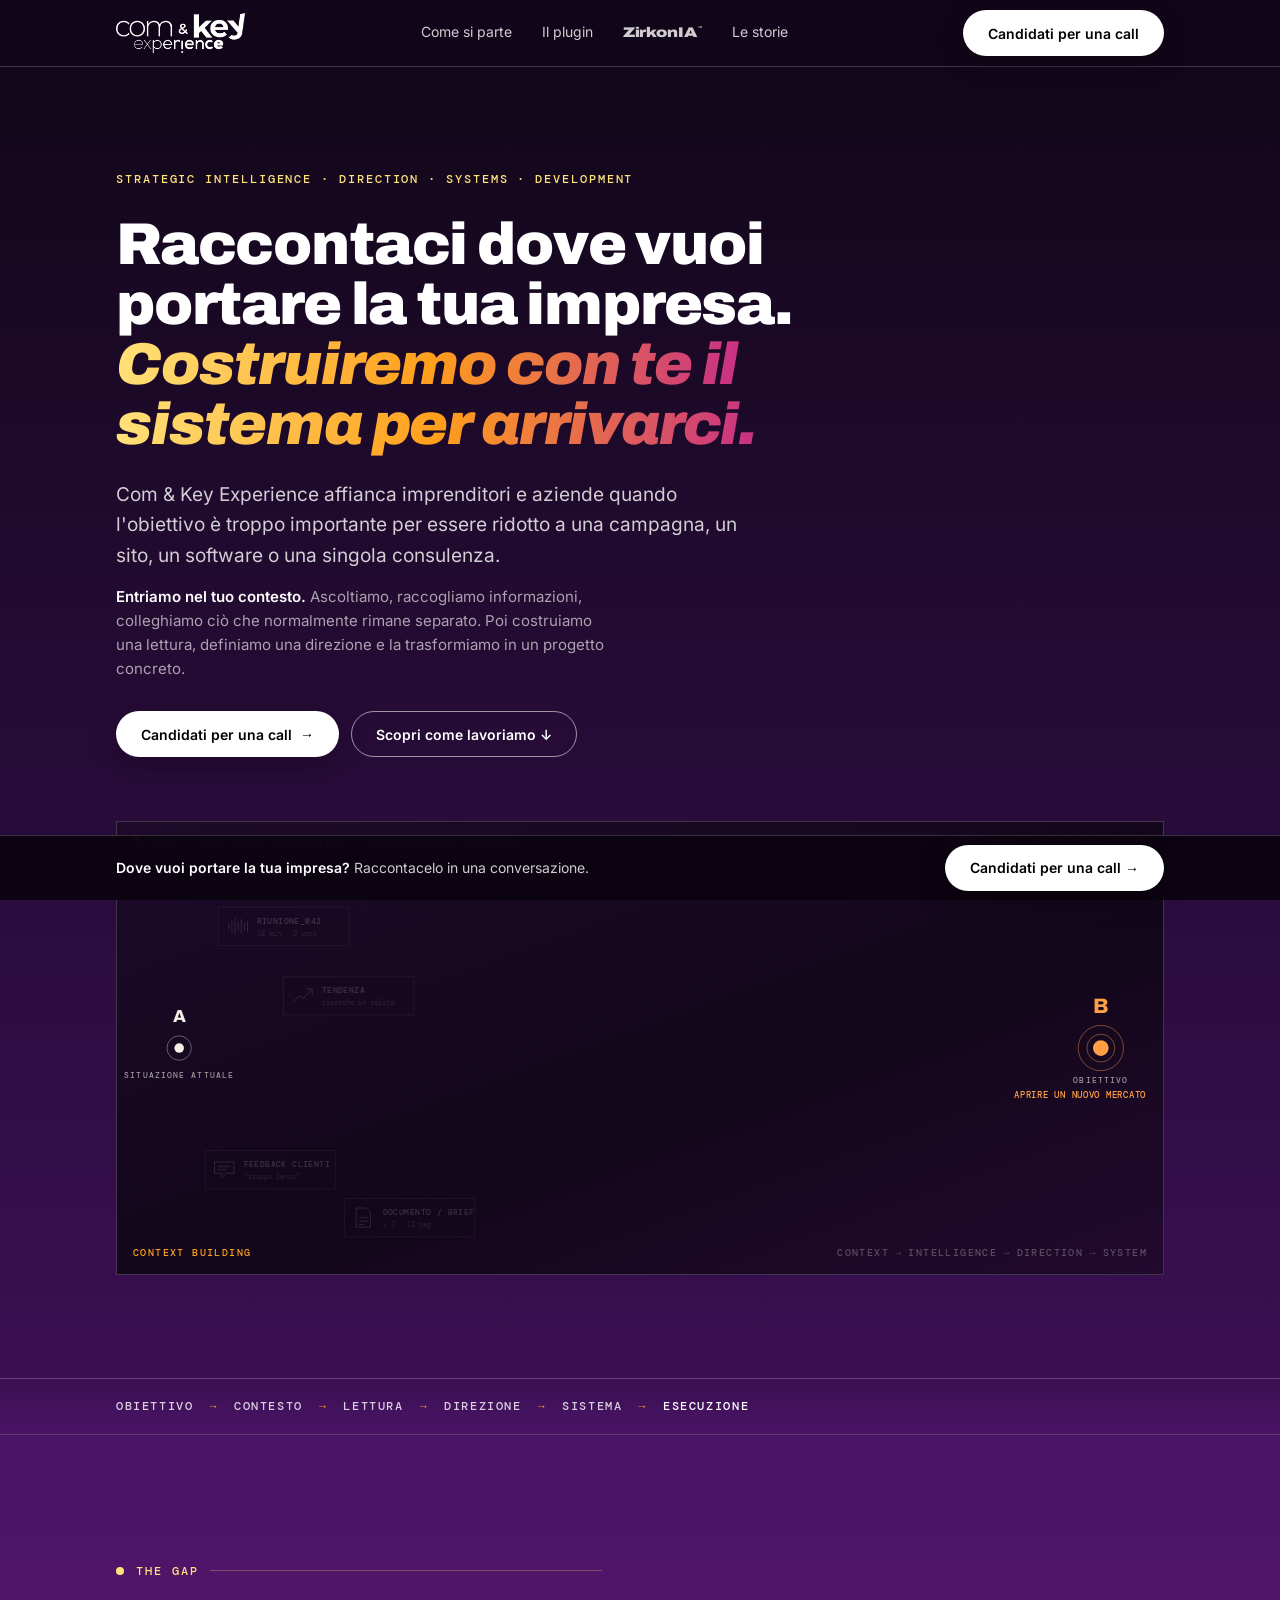
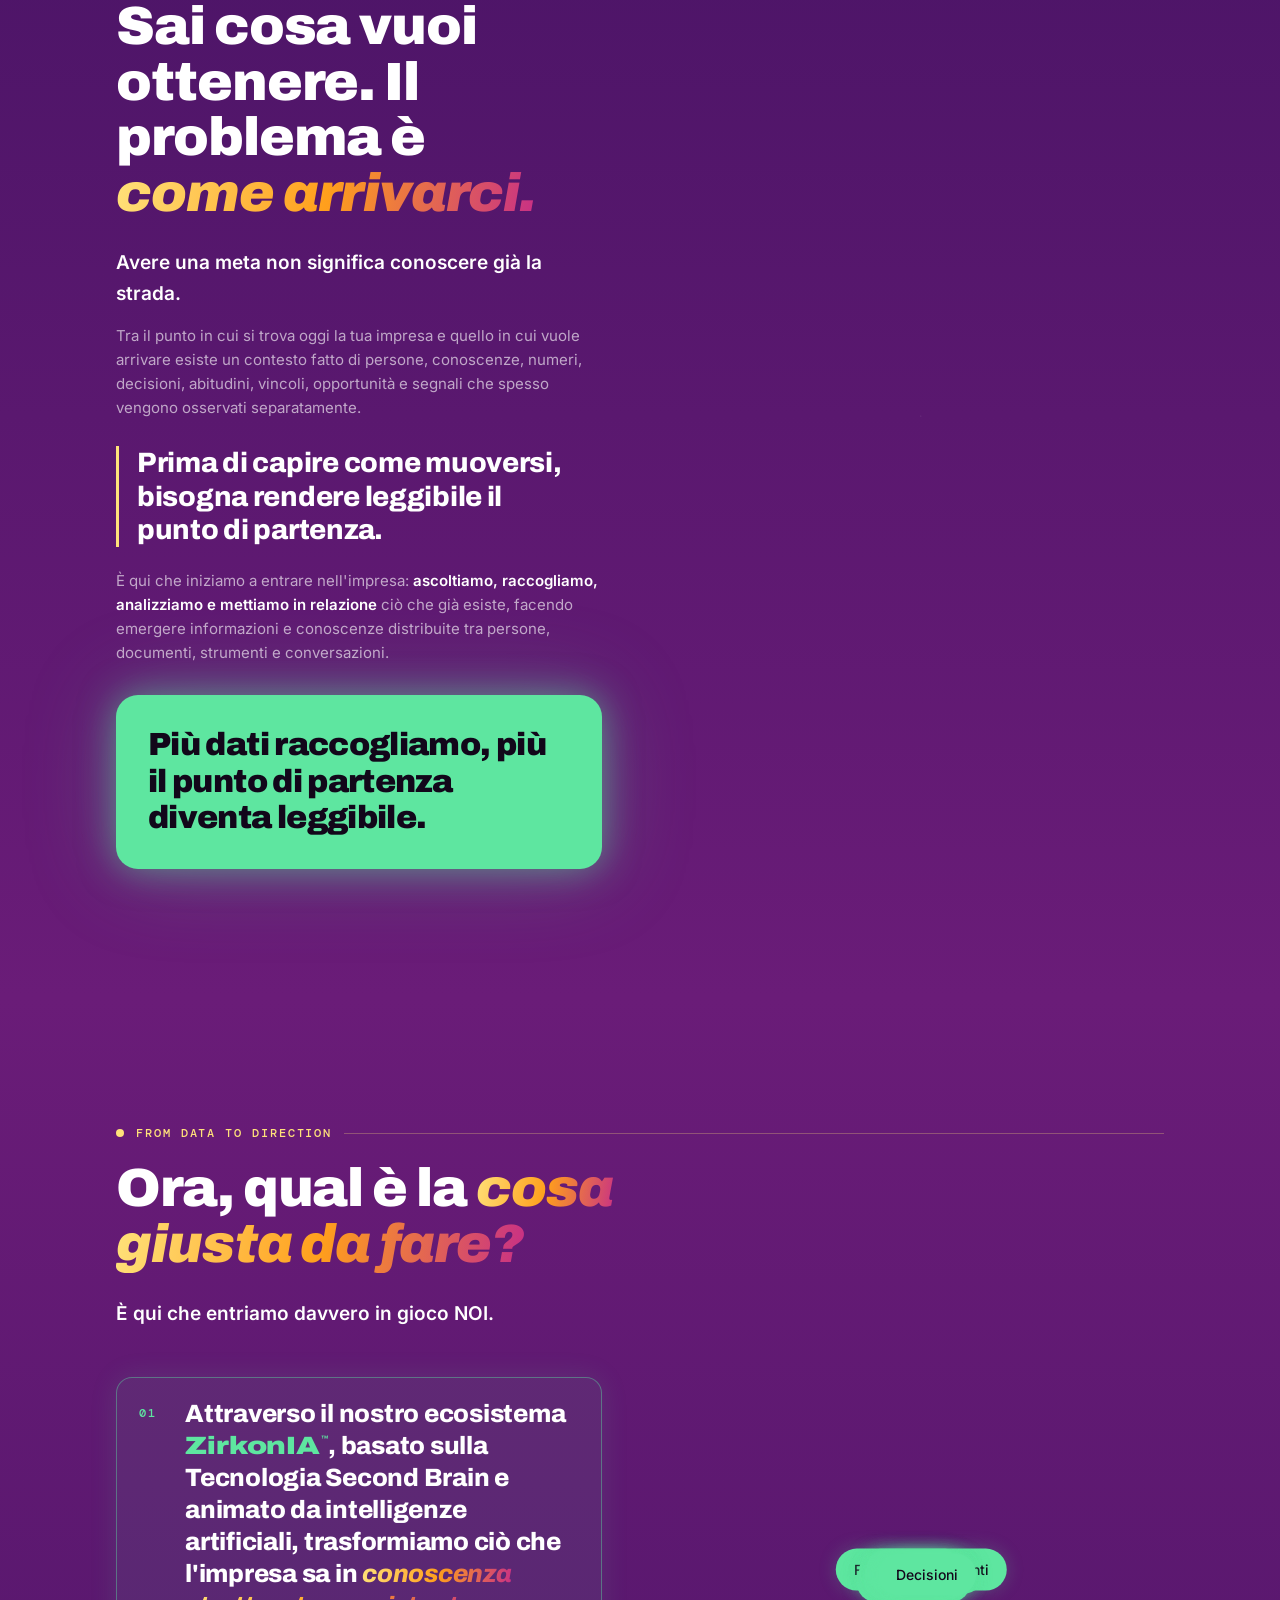
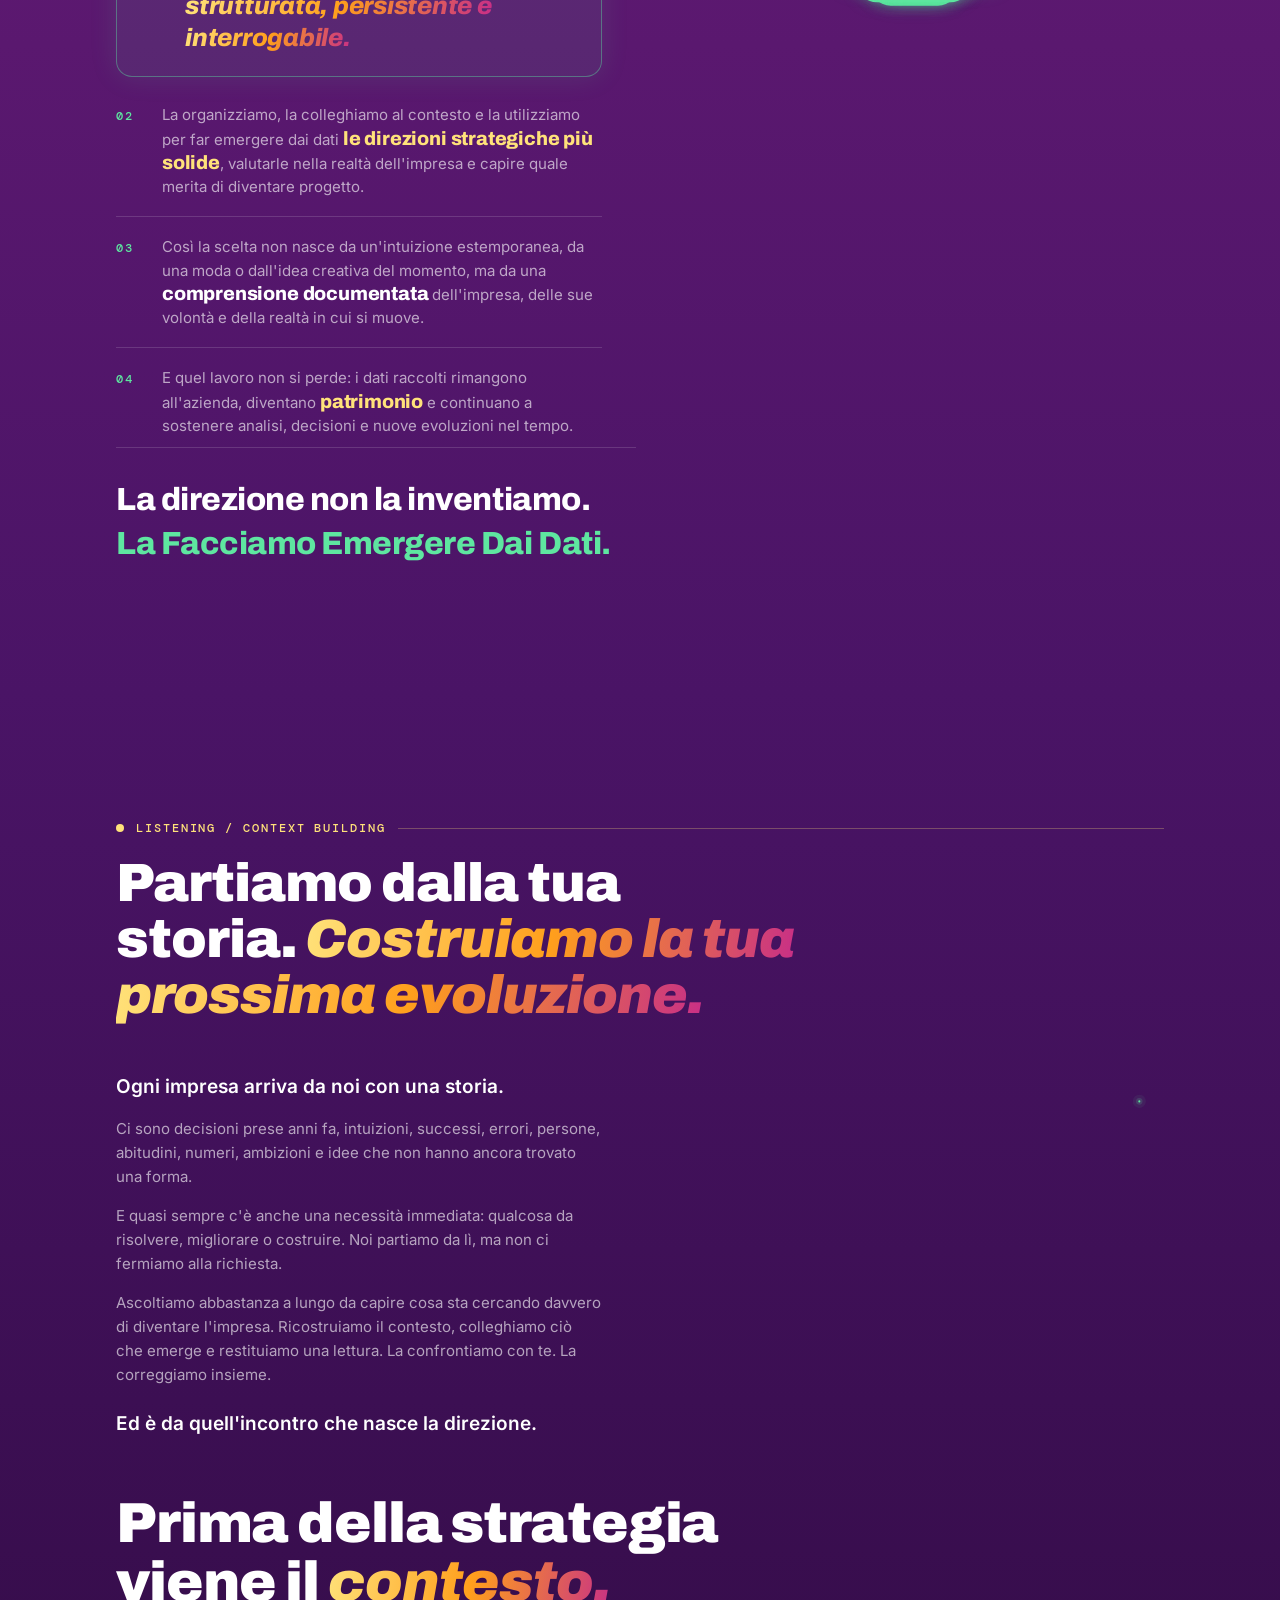
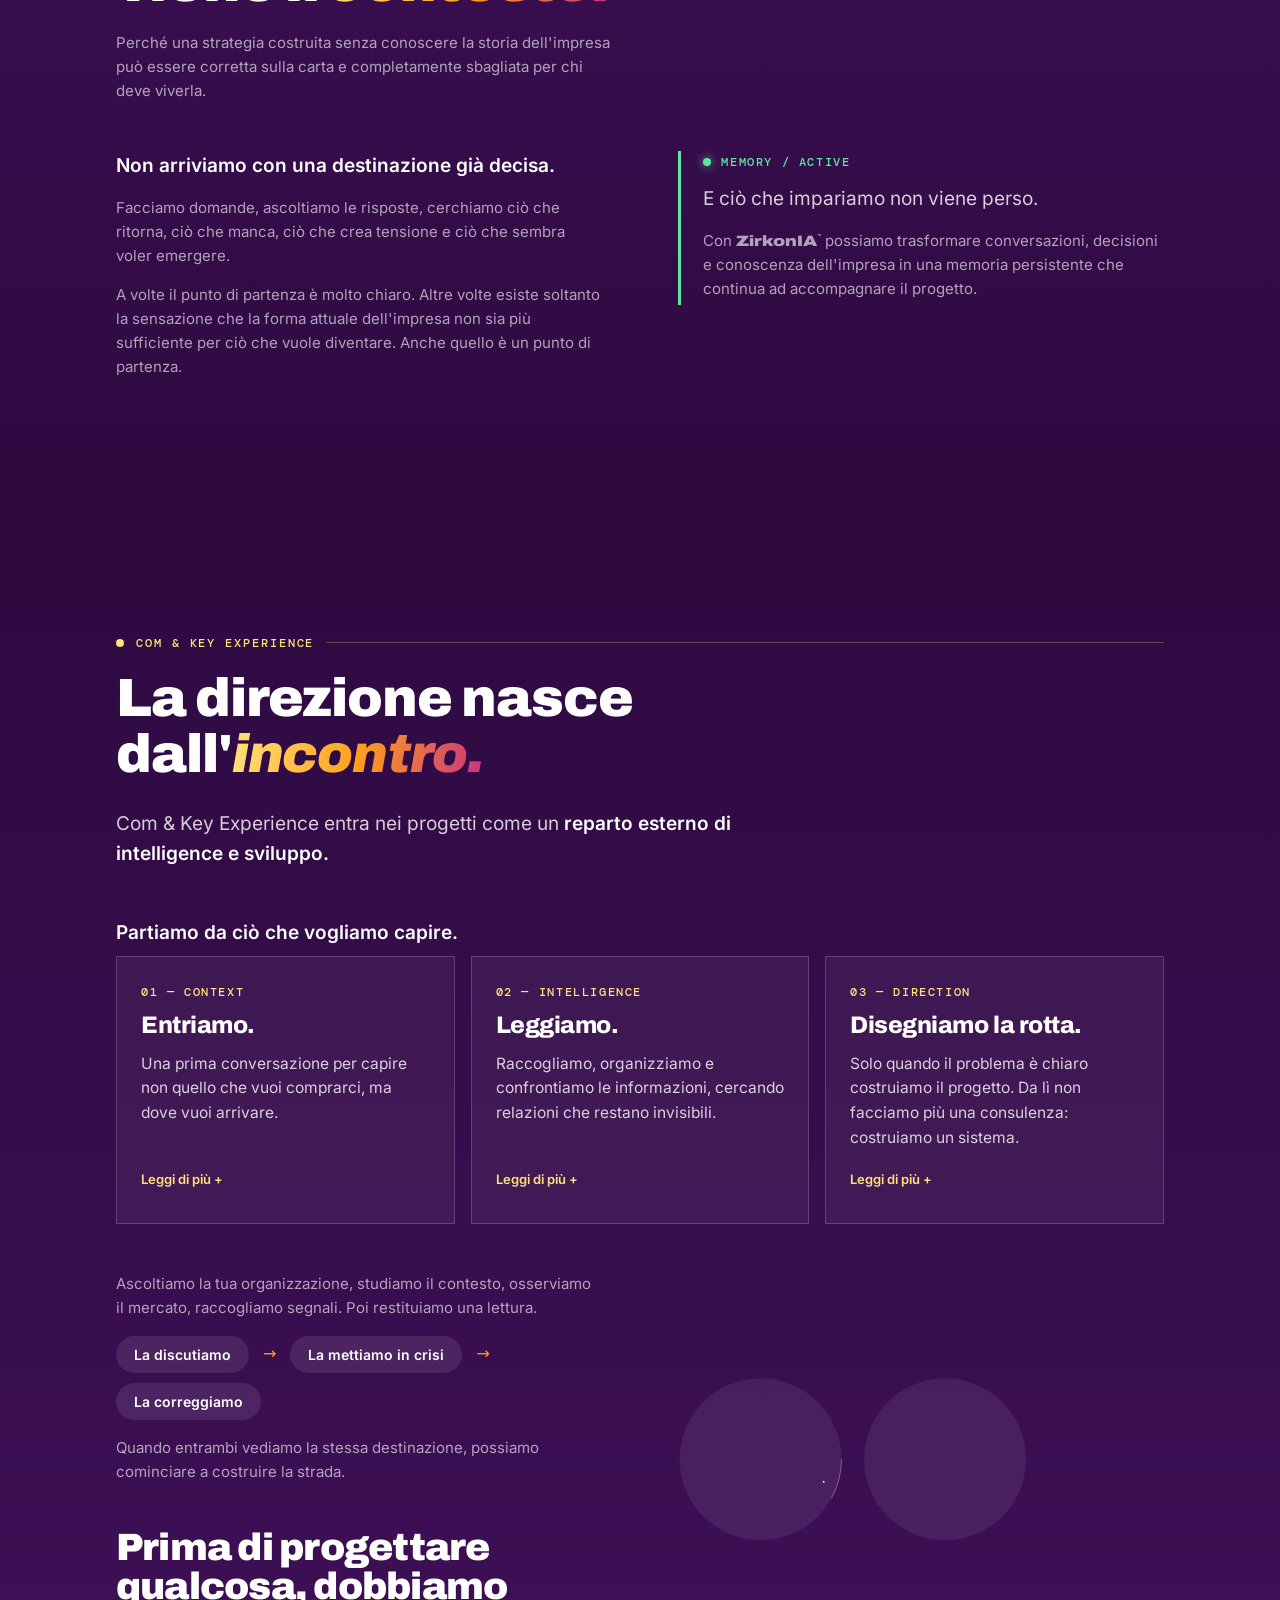
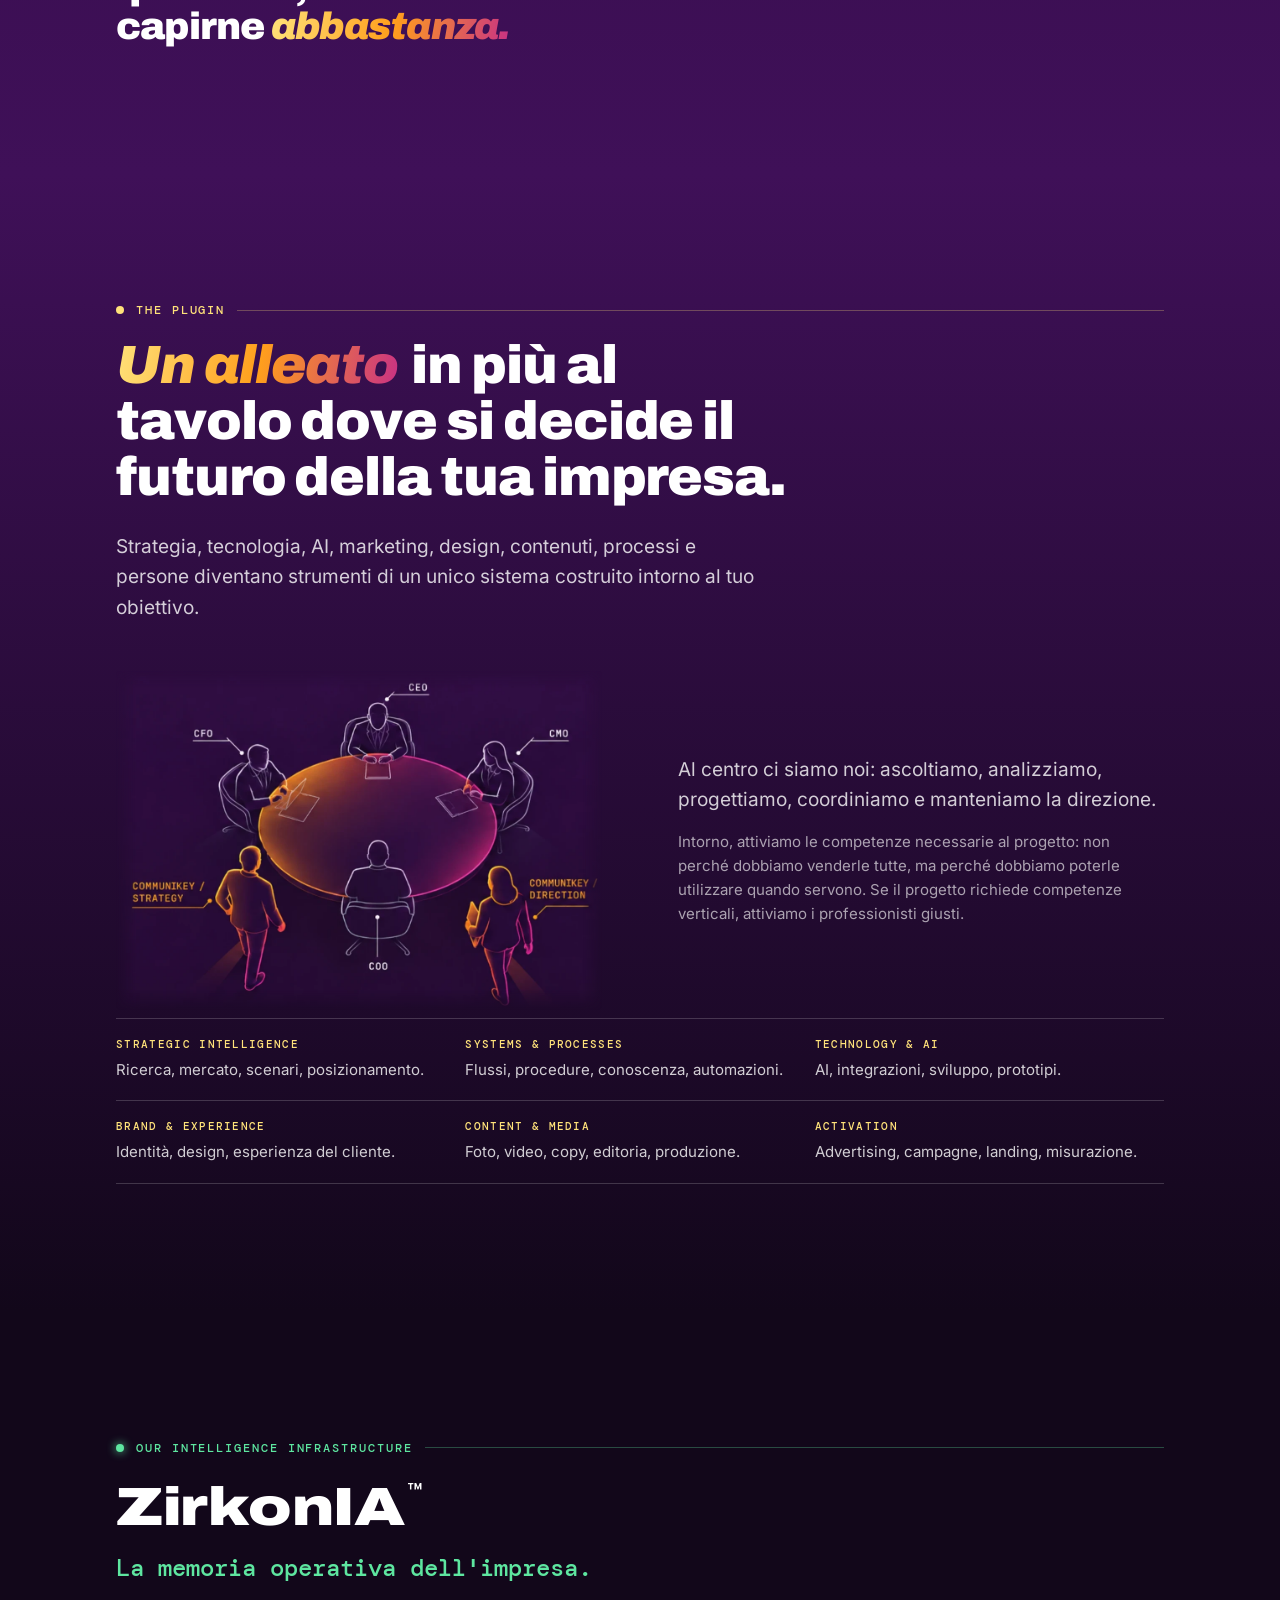
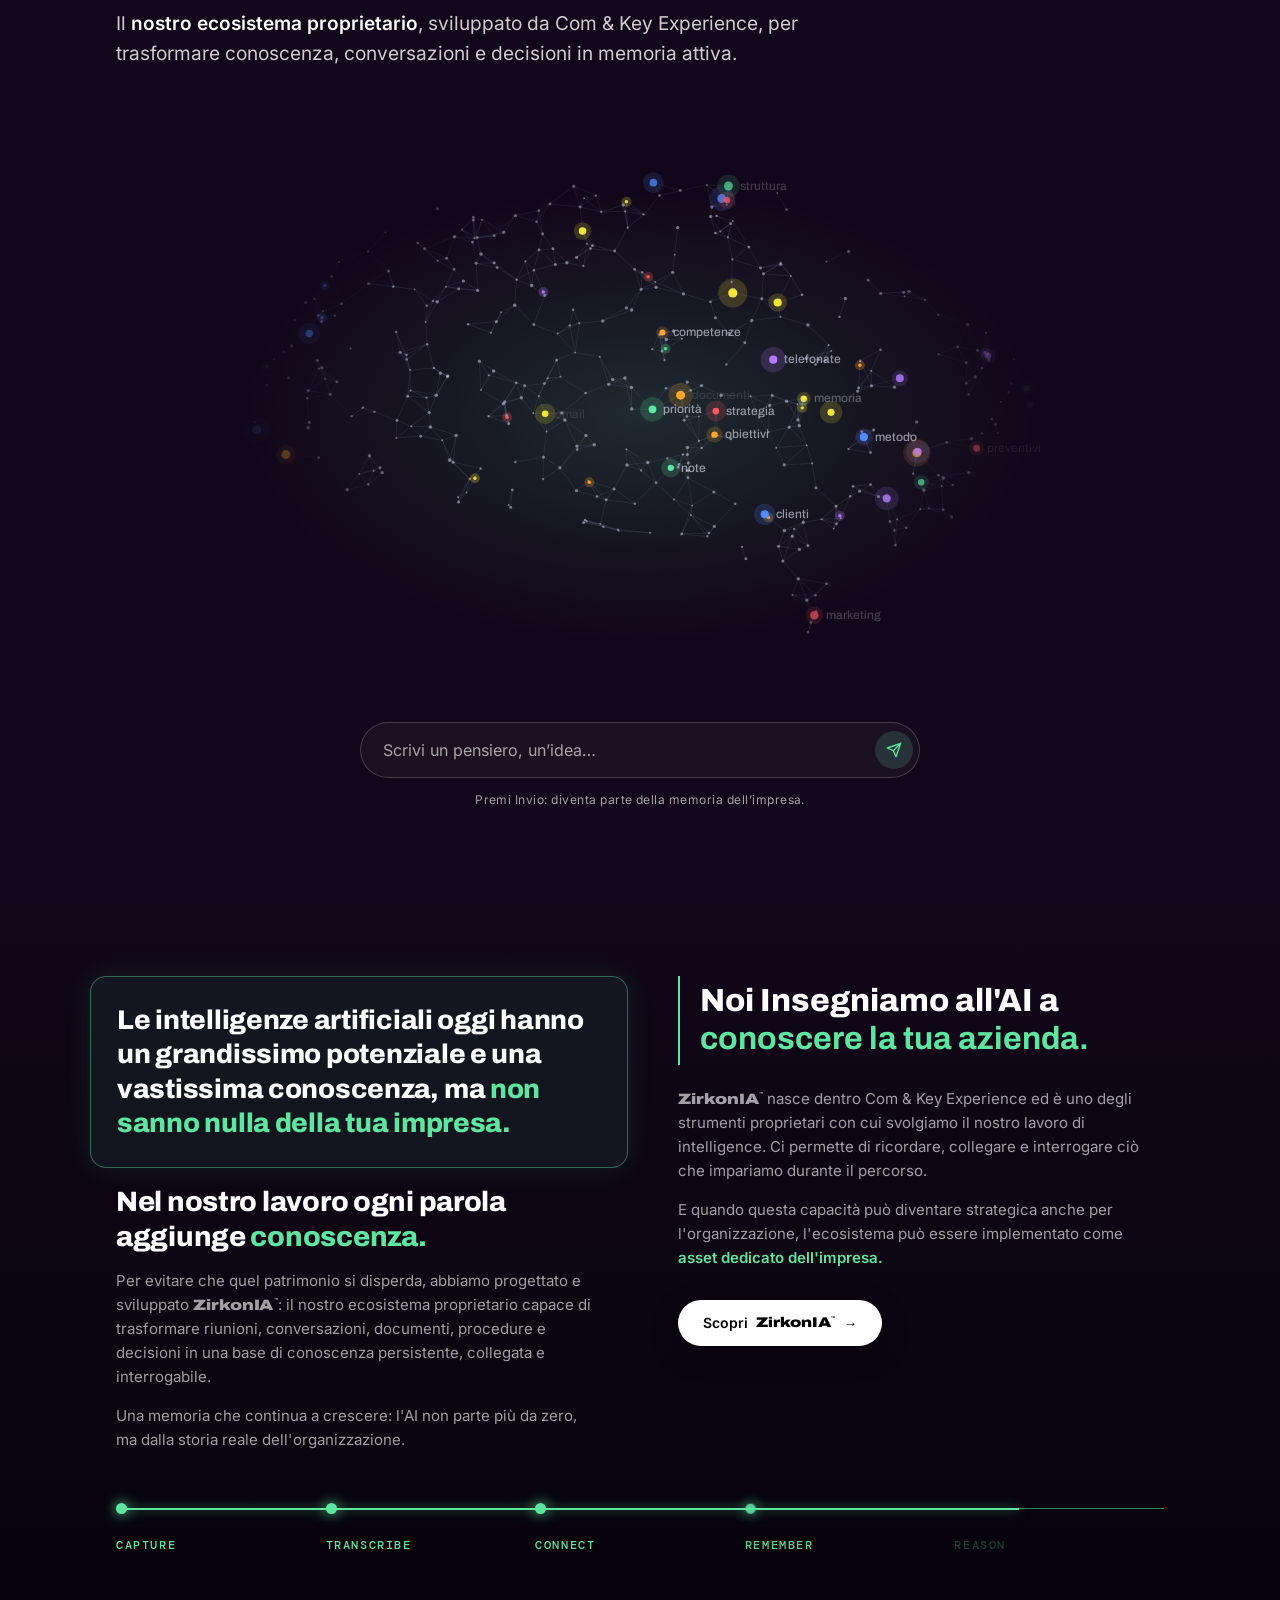
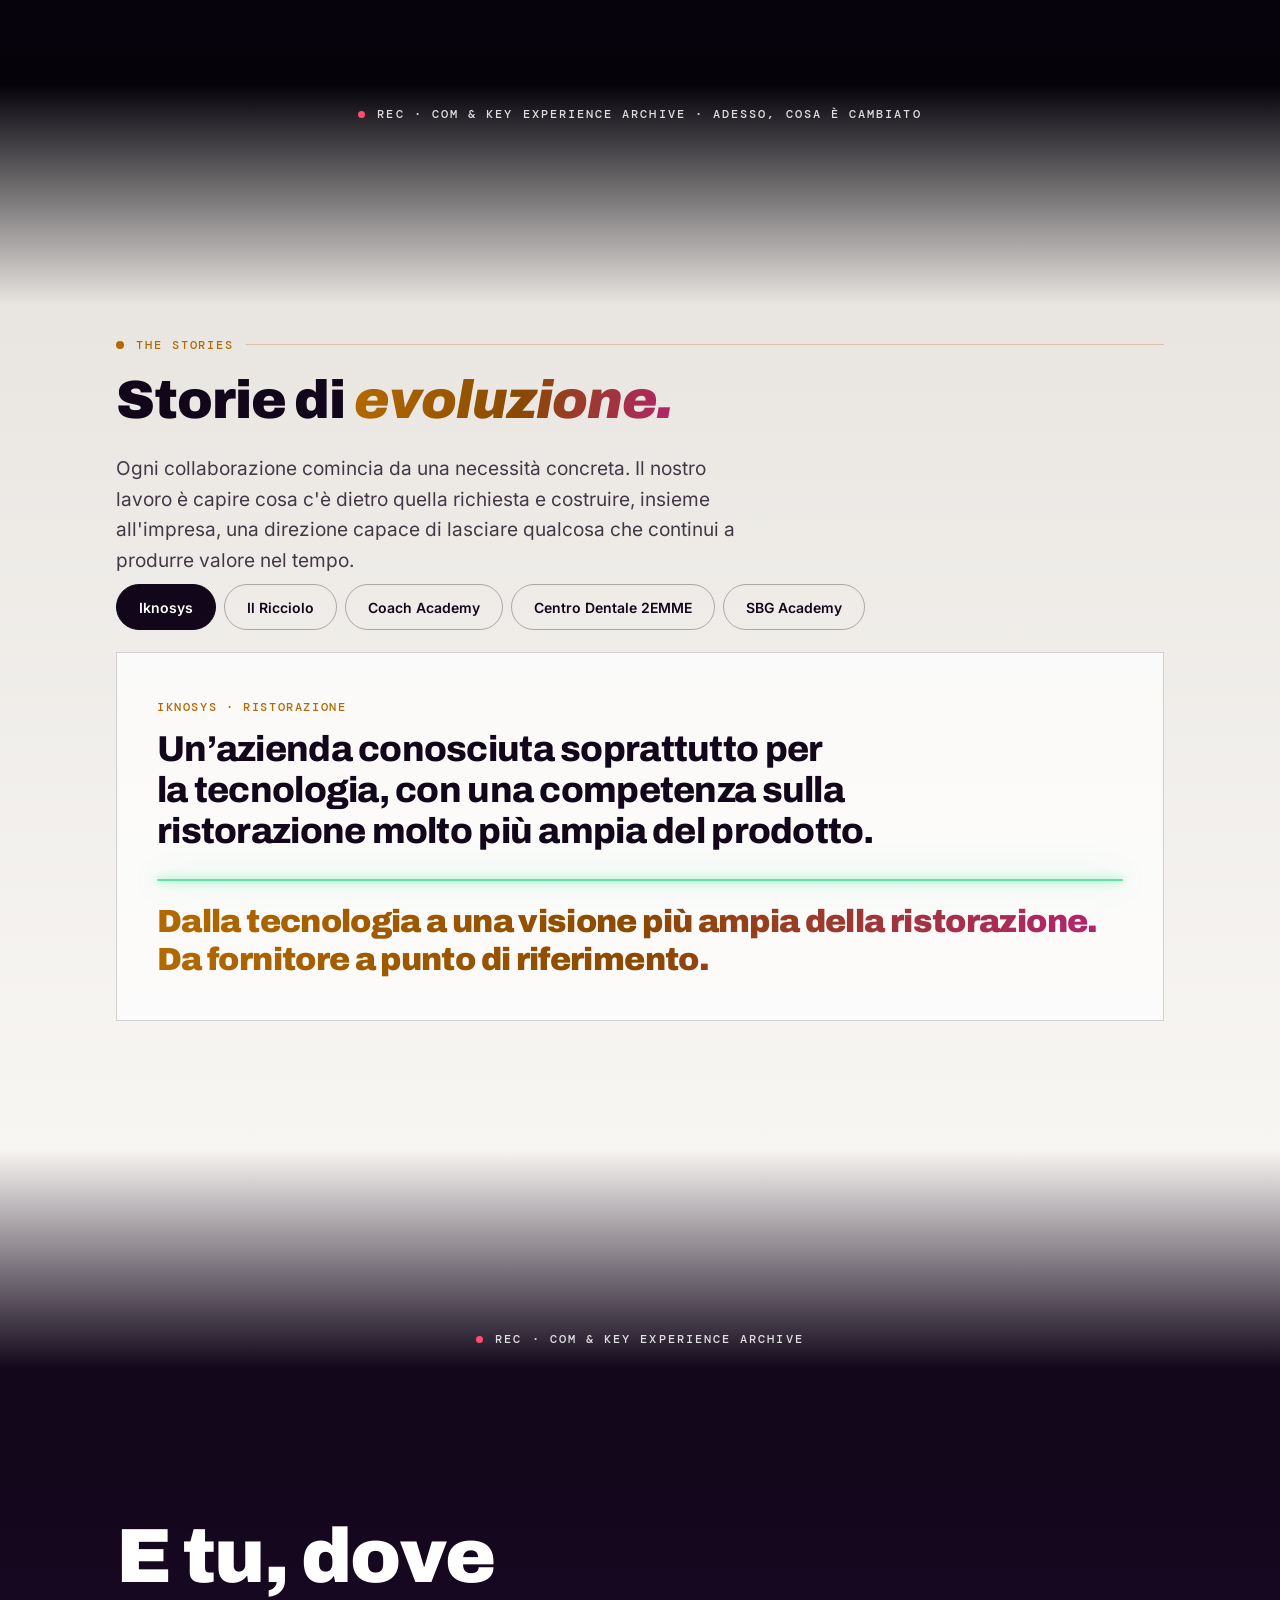
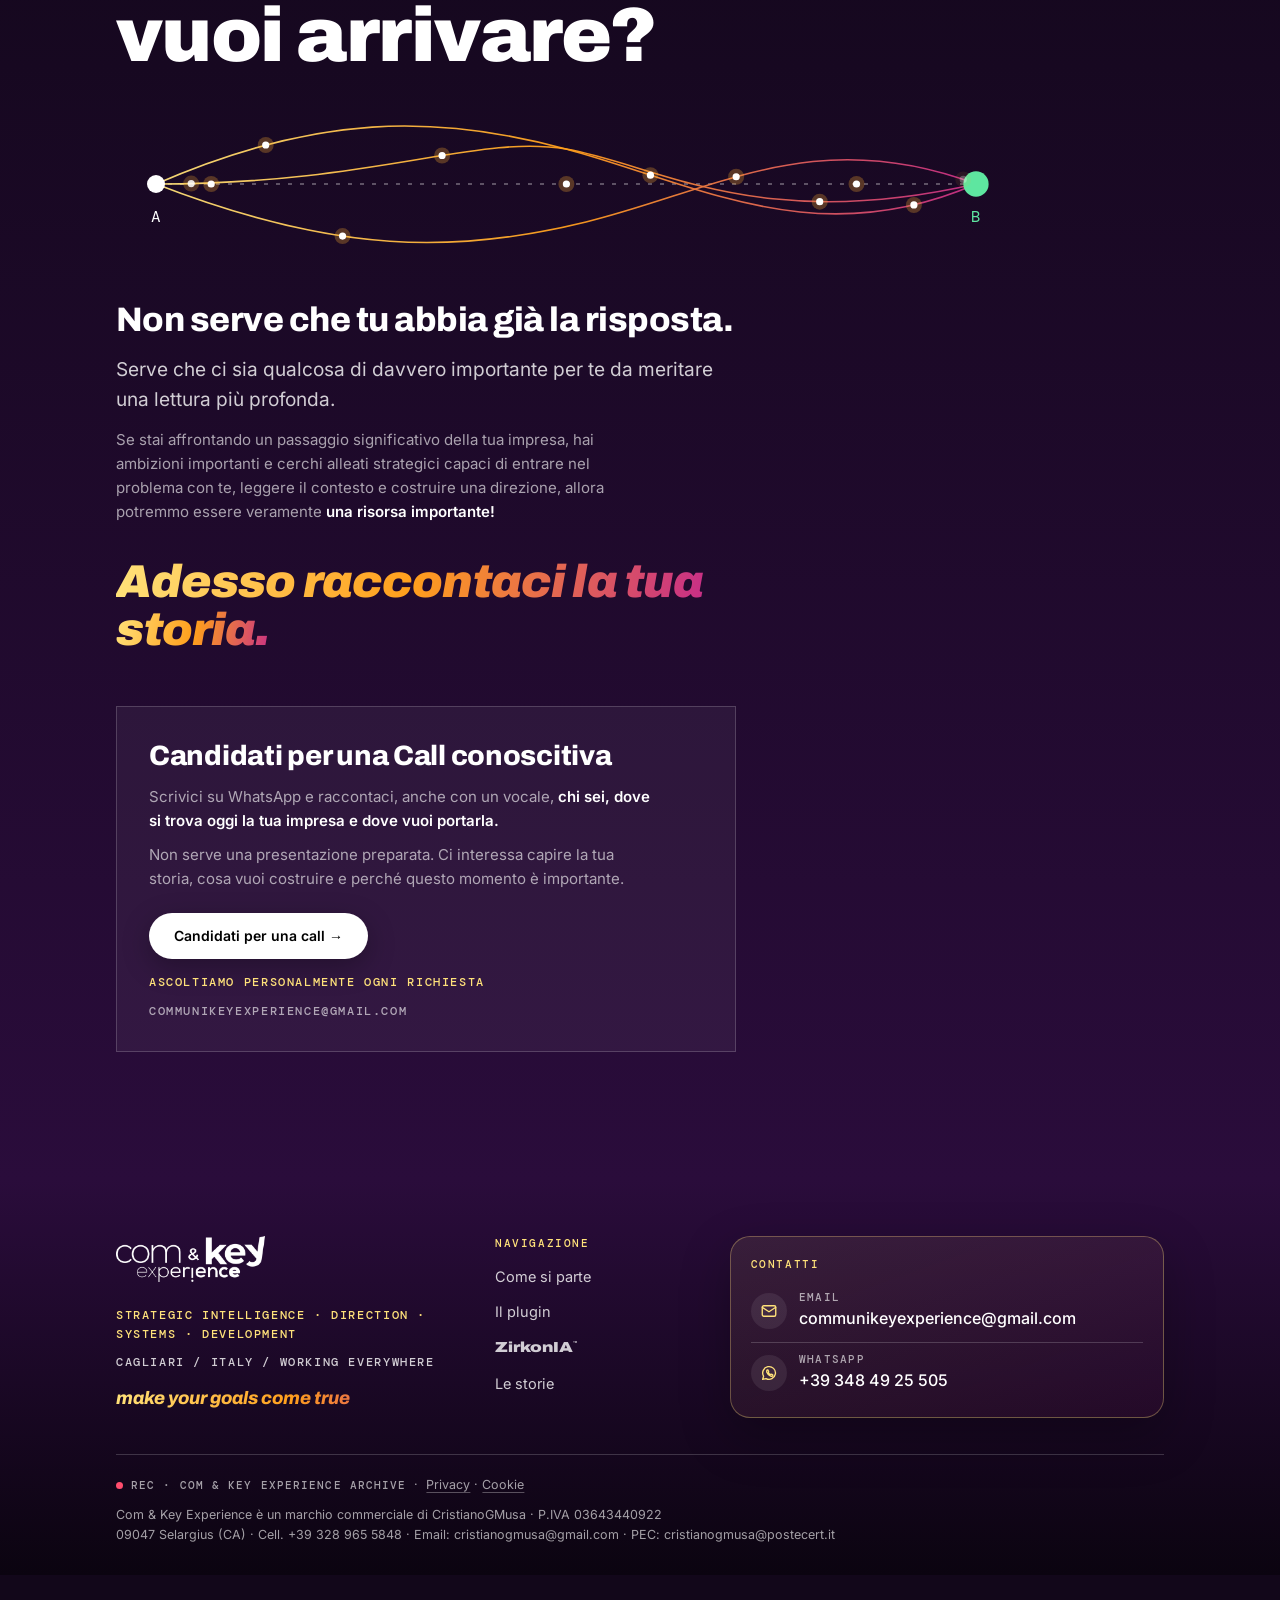
==== commit c6ade5af: "Landing: messaggio WhatsApp aggiunto al clic, non visibile al passaggio del mouse Co-Authored-By: Cl" ====
--- a/index.html
+++ b/index.html
@@ -581,7 +581,7 @@
     <li><a href="#zirkonia"><span class="zbr">ZirkonIA<sup>™</sup></span></a></li>
     <li><a href="#prova">Le storie</a></li>
   </ul>
-  <a class="btn btn-p" href="https://wa.me/393484925505?text=Buongiorno%2C%20vi%20sto%20contattando%20per%20la%20consulenza%20iniziale%20di%20Com%20%26%20Key%20Experience.%20Vi%20racconto%20in%20breve%20la%20situazione%20della%20mia%20azienda%2C%20chi%20sono%20e%20dove%20voglio%20arrivare." target="_blank" rel="noopener">Candidati per una call</a>
+  <a class="btn btn-p" href="https://wa.me/393484925505" data-wa-text="Buongiorno%2C%20vi%20sto%20contattando%20per%20la%20consulenza%20iniziale%20di%20Com%20%26%20Key%20Experience.%20Vi%20racconto%20in%20breve%20la%20situazione%20della%20mia%20azienda%2C%20chi%20sono%20e%20dove%20voglio%20arrivare." target="_blank" rel="noopener">Candidati per una call</a>
 </div></nav>
 
 <main id="top">
@@ -594,7 +594,7 @@
       <h1><span>Raccontaci dove vuoi portare la tua impresa.</span><span><em class="g">Costruiremo con te il sistema per arrivarci.</em></span></h1>
       <p class="lead">Com &amp; Key Experience affianca imprenditori e aziende quando l'obiettivo è troppo importante per essere ridotto a una campagna, un sito, un software o una singola consulenza.</p>
       <p class="small" style="margin-top:14px"><b style="color:#fff">Entriamo nel tuo contesto.</b> Ascoltiamo, raccogliamo informazioni, colleghiamo ciò che normalmente rimane separato. Poi costruiamo una lettura, definiamo una direzione e la trasformiamo in un progetto concreto.</p>
-      <div class="btns"><a class="btn btn-p" href="https://wa.me/393484925505?text=Buongiorno%2C%20vi%20sto%20contattando%20per%20la%20consulenza%20iniziale%20di%20Com%20%26%20Key%20Experience.%20Vi%20racconto%20in%20breve%20la%20situazione%20della%20mia%20azienda%2C%20chi%20sono%20e%20dove%20voglio%20arrivare." target="_blank" rel="noopener">Candidati per una call <span class="arr" aria-hidden="true">→</span></a><a class="btn btn-o" href="#communikey">Scopri come lavoriamo ↓</a></div>
+      <div class="btns"><a class="btn btn-p" href="https://wa.me/393484925505" data-wa-text="Buongiorno%2C%20vi%20sto%20contattando%20per%20la%20consulenza%20iniziale%20di%20Com%20%26%20Key%20Experience.%20Vi%20racconto%20in%20breve%20la%20situazione%20della%20mia%20azienda%2C%20chi%20sono%20e%20dove%20voglio%20arrivare." target="_blank" rel="noopener">Candidati per una call <span class="arr" aria-hidden="true">→</span></a><a class="btn btn-o" href="#communikey">Scopri come lavoriamo ↓</a></div>
     </div>
 
     <!-- INTELLIGENCE MAP: da A a B. Decorativa (aria-hidden); il contenuto vive nell'HTML sopra. -->
@@ -923,7 +923,7 @@
       <h3>Candidati per una Call conoscitiva</h3>
       <p class="small">Scrivici su WhatsApp e raccontaci, anche con un vocale, <b style="color:#fff">chi sei, dove si trova oggi la tua impresa e dove vuoi portarla.</b></p>
       <p class="small">Non serve una presentazione preparata. Ci interessa capire la tua storia, cosa vuoi costruire e perché questo momento è importante.</p>
-      <div class="btns"><a class="btn btn-p" href="https://wa.me/393484925505?text=Buongiorno%2C%20vi%20sto%20contattando%20per%20la%20consulenza%20iniziale%20di%20Com%20%26%20Key%20Experience.%20Vi%20racconto%20in%20breve%20la%20situazione%20della%20mia%20azienda%2C%20chi%20sono%20e%20dove%20voglio%20arrivare." target="_blank" rel="noopener">Candidati per una call →</a></div>
+      <div class="btns"><a class="btn btn-p" href="https://wa.me/393484925505" data-wa-text="Buongiorno%2C%20vi%20sto%20contattando%20per%20la%20consulenza%20iniziale%20di%20Com%20%26%20Key%20Experience.%20Vi%20racconto%20in%20breve%20la%20situazione%20della%20mia%20azienda%2C%20chi%20sono%20e%20dove%20voglio%20arrivare." target="_blank" rel="noopener">Candidati per una call →</a></div>
       <p class="mono fin-note">Ascoltiamo personalmente ogni richiesta</p>
       <p class="mono" style="margin-top:14px;color:var(--dim)">communikeyexperience@gmail.com</p>
     </div>
@@ -949,7 +949,7 @@
         <div class="cbox">
           <h4>Contatti</h4>
           <a href="mailto:communikeyexperience@gmail.com"><span class="ic"><svg viewBox="0 0 24 24" fill="none" stroke="currentColor" stroke-width="1.8" stroke-linecap="round" stroke-linejoin="round" aria-hidden="true"><rect x="3" y="5" width="18" height="14" rx="2"/><path d="m3 7 9 6 9-6"/></svg></span><span><small>Email</small>communikeyexperience@gmail.com</span></a>
-          <a href="https://wa.me/393484925505?text=Buongiorno%2C%20vi%20sto%20contattando%20per%20la%20consulenza%20iniziale%20di%20Com%20%26%20Key%20Experience.%20Vi%20racconto%20in%20breve%20la%20situazione%20della%20mia%20azienda%2C%20chi%20sono%20e%20dove%20voglio%20arrivare." target="_blank" rel="noopener"><span class="ic"><svg viewBox="0 0 24 24" fill="none" stroke="currentColor" stroke-width="1.8" stroke-linecap="round" stroke-linejoin="round" aria-hidden="true"><path d="M3.5 20.5l1.3-4.2A8.5 8.5 0 1 1 8 19.4z"/><path d="M9 8.6c.2-.5.6-.6.9-.6h.5c.2 0 .4.1.5.4l.7 1.6c.1.2 0 .5-.1.7l-.5.6c.6 1.2 1.6 2.2 2.8 2.8l.6-.5c.2-.2.5-.2.7-.1l1.6.7c.3.1.4.3.4.5v.5c0 .3-.1.7-.6.9-.6.3-1.4.4-2.3.1a9 9 0 0 1-5.1-5.1c-.3-.9-.2-1.7.1-2.5z"/></svg></span><span><small>WhatsApp</small>+39 348 49 25 505</span></a>
+          <a href="https://wa.me/393484925505" data-wa-text="Buongiorno%2C%20vi%20sto%20contattando%20per%20la%20consulenza%20iniziale%20di%20Com%20%26%20Key%20Experience.%20Vi%20racconto%20in%20breve%20la%20situazione%20della%20mia%20azienda%2C%20chi%20sono%20e%20dove%20voglio%20arrivare." target="_blank" rel="noopener"><span class="ic"><svg viewBox="0 0 24 24" fill="none" stroke="currentColor" stroke-width="1.8" stroke-linecap="round" stroke-linejoin="round" aria-hidden="true"><path d="M3.5 20.5l1.3-4.2A8.5 8.5 0 1 1 8 19.4z"/><path d="M9 8.6c.2-.5.6-.6.9-.6h.5c.2 0 .4.1.5.4l.7 1.6c.1.2 0 .5-.1.7l-.5.6c.6 1.2 1.6 2.2 2.8 2.8l.6-.5c.2-.2.5-.2.7-.1l1.6.7c.3.1.4.3.4.5v.5c0 .3-.1.7-.6.9-.6.3-1.4.4-2.3.1a9 9 0 0 1-5.1-5.1c-.3-.9-.2-1.7.1-2.5z"/></svg></span><span><small>WhatsApp</small>+39 348 49 25 505</span></a>
         </div>
       </div>
     </div>
@@ -1054,7 +1054,16 @@
   });
 })();
 </script>
-<div class="dock"><div class="wrap"><p><b>Dove vuoi portare la tua impresa?</b> Raccontacelo in una conversazione.</p><a class="btn btn-p" href="https://wa.me/393484925505?text=Buongiorno%2C%20vi%20sto%20contattando%20per%20la%20consulenza%20iniziale%20di%20Com%20%26%20Key%20Experience.%20Vi%20racconto%20in%20breve%20la%20situazione%20della%20mia%20azienda%2C%20chi%20sono%20e%20dove%20voglio%20arrivare." target="_blank" rel="noopener">Candidati per una call →</a></div></div>
+<script>
+/* WhatsApp: il link mostra solo il numero (passando col mouse non si vede il messaggio); il testo precompilato si aggiunge al clic */
+document.addEventListener("click", function (e) {
+  var a = e.target.closest && e.target.closest("a[data-wa-text]");
+  if (!a || e.button !== 0 || e.ctrlKey || e.metaKey || e.shiftKey) return;
+  e.preventDefault();
+  window.open(a.href + "?text=" + a.getAttribute("data-wa-text"), "_blank", "noopener");
+});
+</script>
+<div class="dock"><div class="wrap"><p><b>Dove vuoi portare la tua impresa?</b> Raccontacelo in una conversazione.</p><a class="btn btn-p" href="https://wa.me/393484925505" data-wa-text="Buongiorno%2C%20vi%20sto%20contattando%20per%20la%20consulenza%20iniziale%20di%20Com%20%26%20Key%20Experience.%20Vi%20racconto%20in%20breve%20la%20situazione%20della%20mia%20azienda%2C%20chi%20sono%20e%20dove%20voglio%20arrivare." target="_blank" rel="noopener">Candidati per una call →</a></div></div>
 
 <script src="assets/gsap.min.js"></script>
 <script>
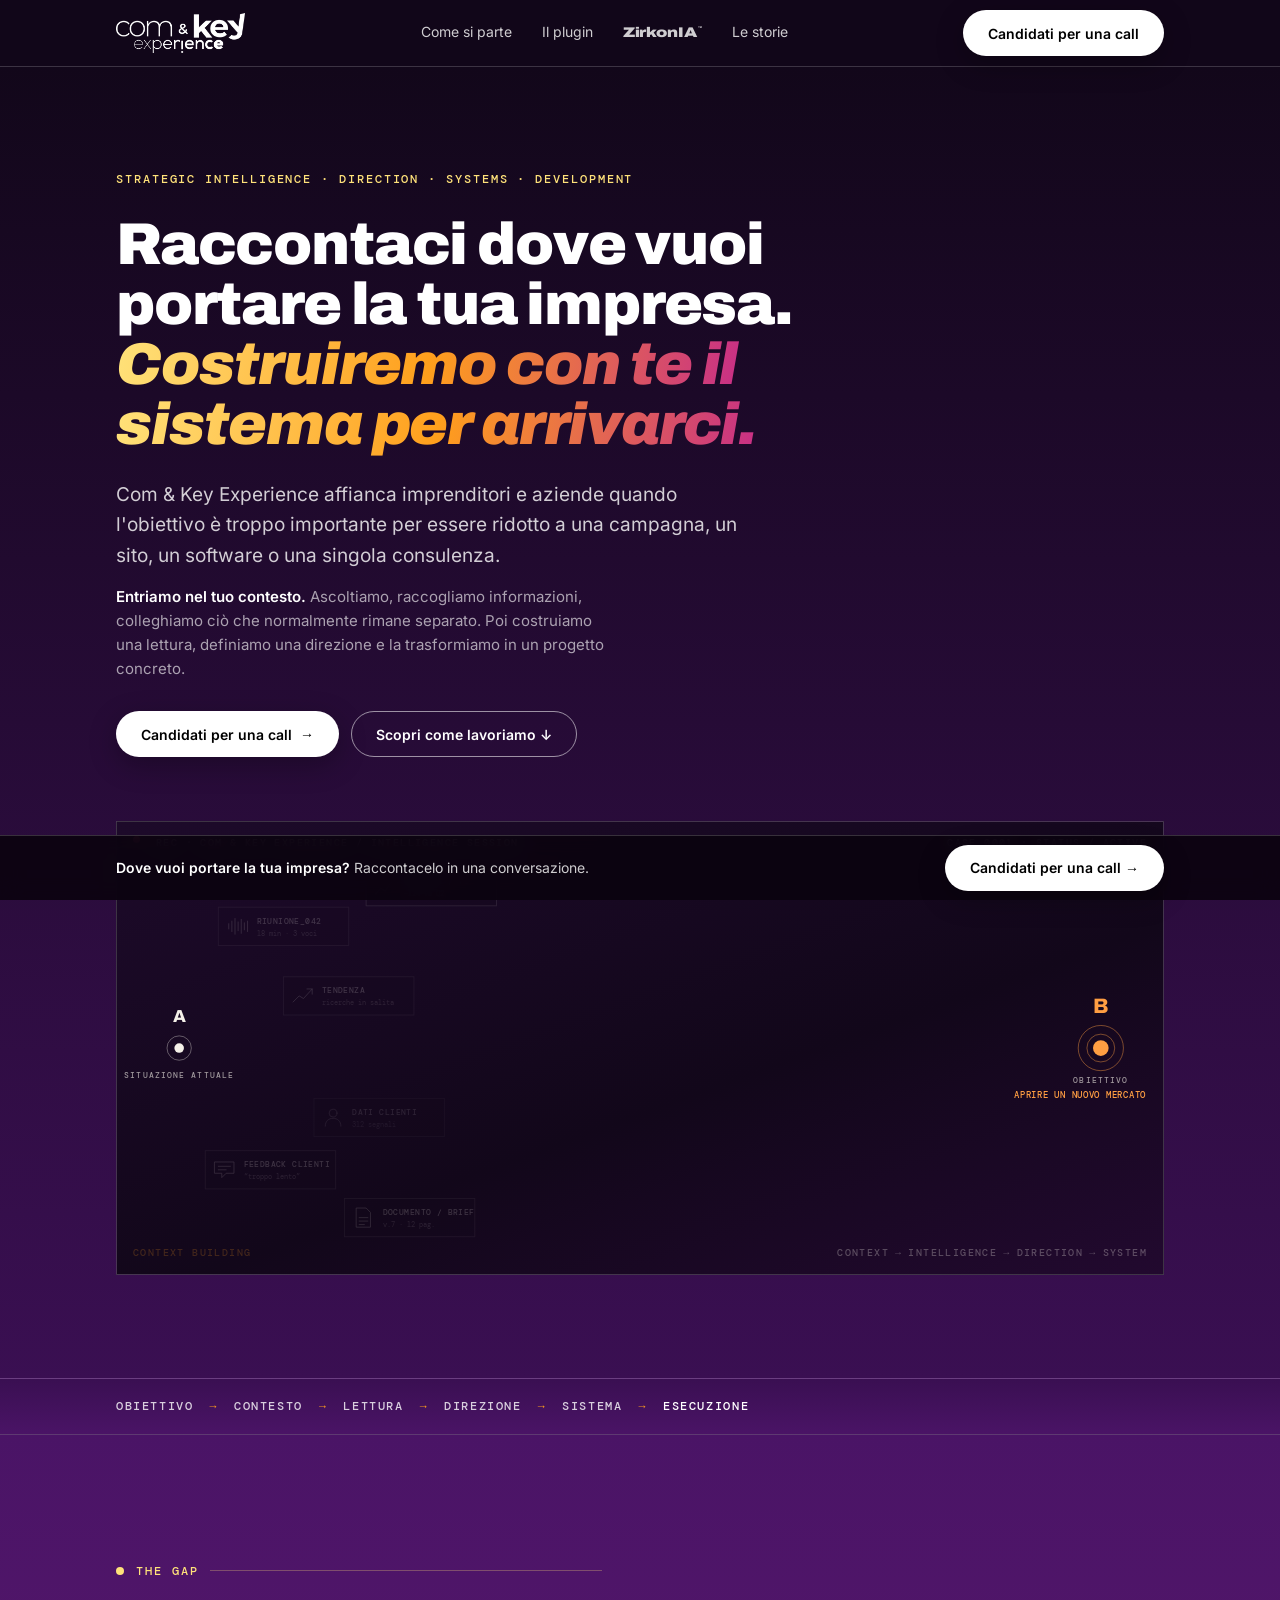
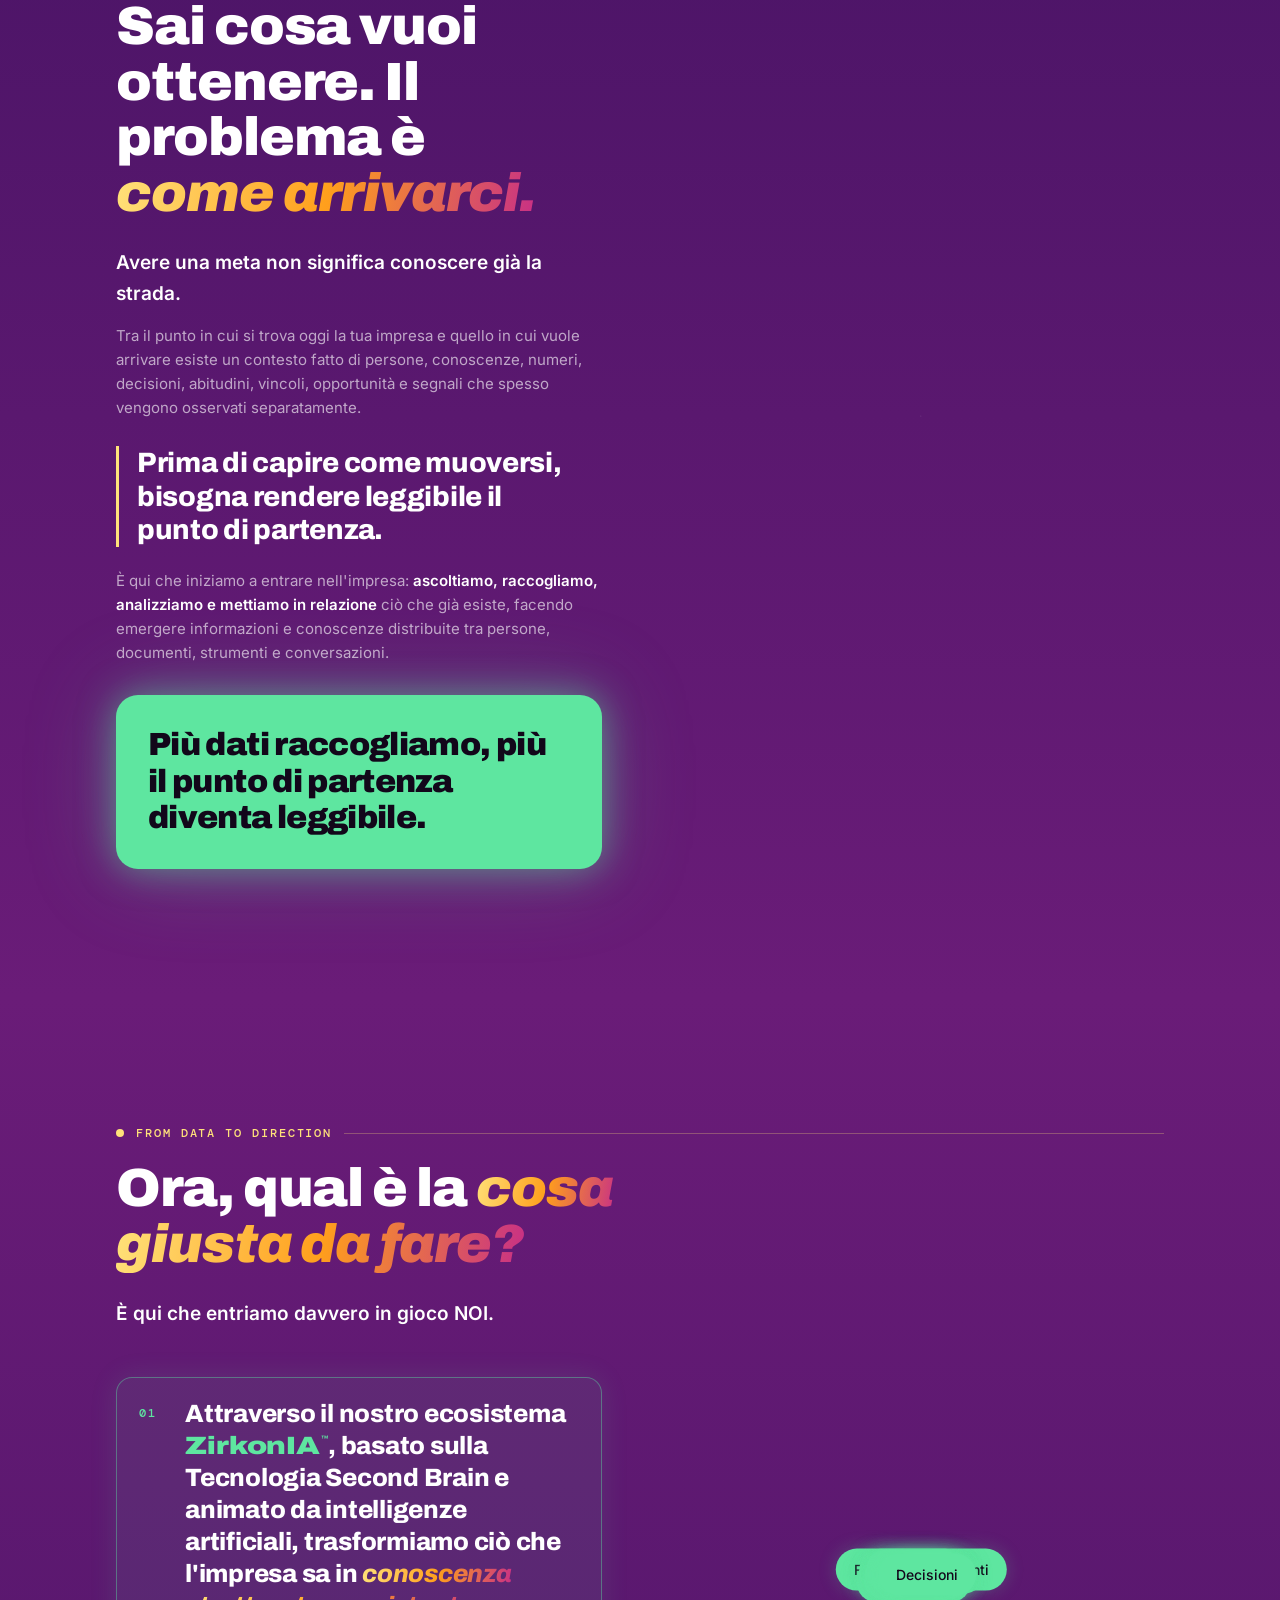
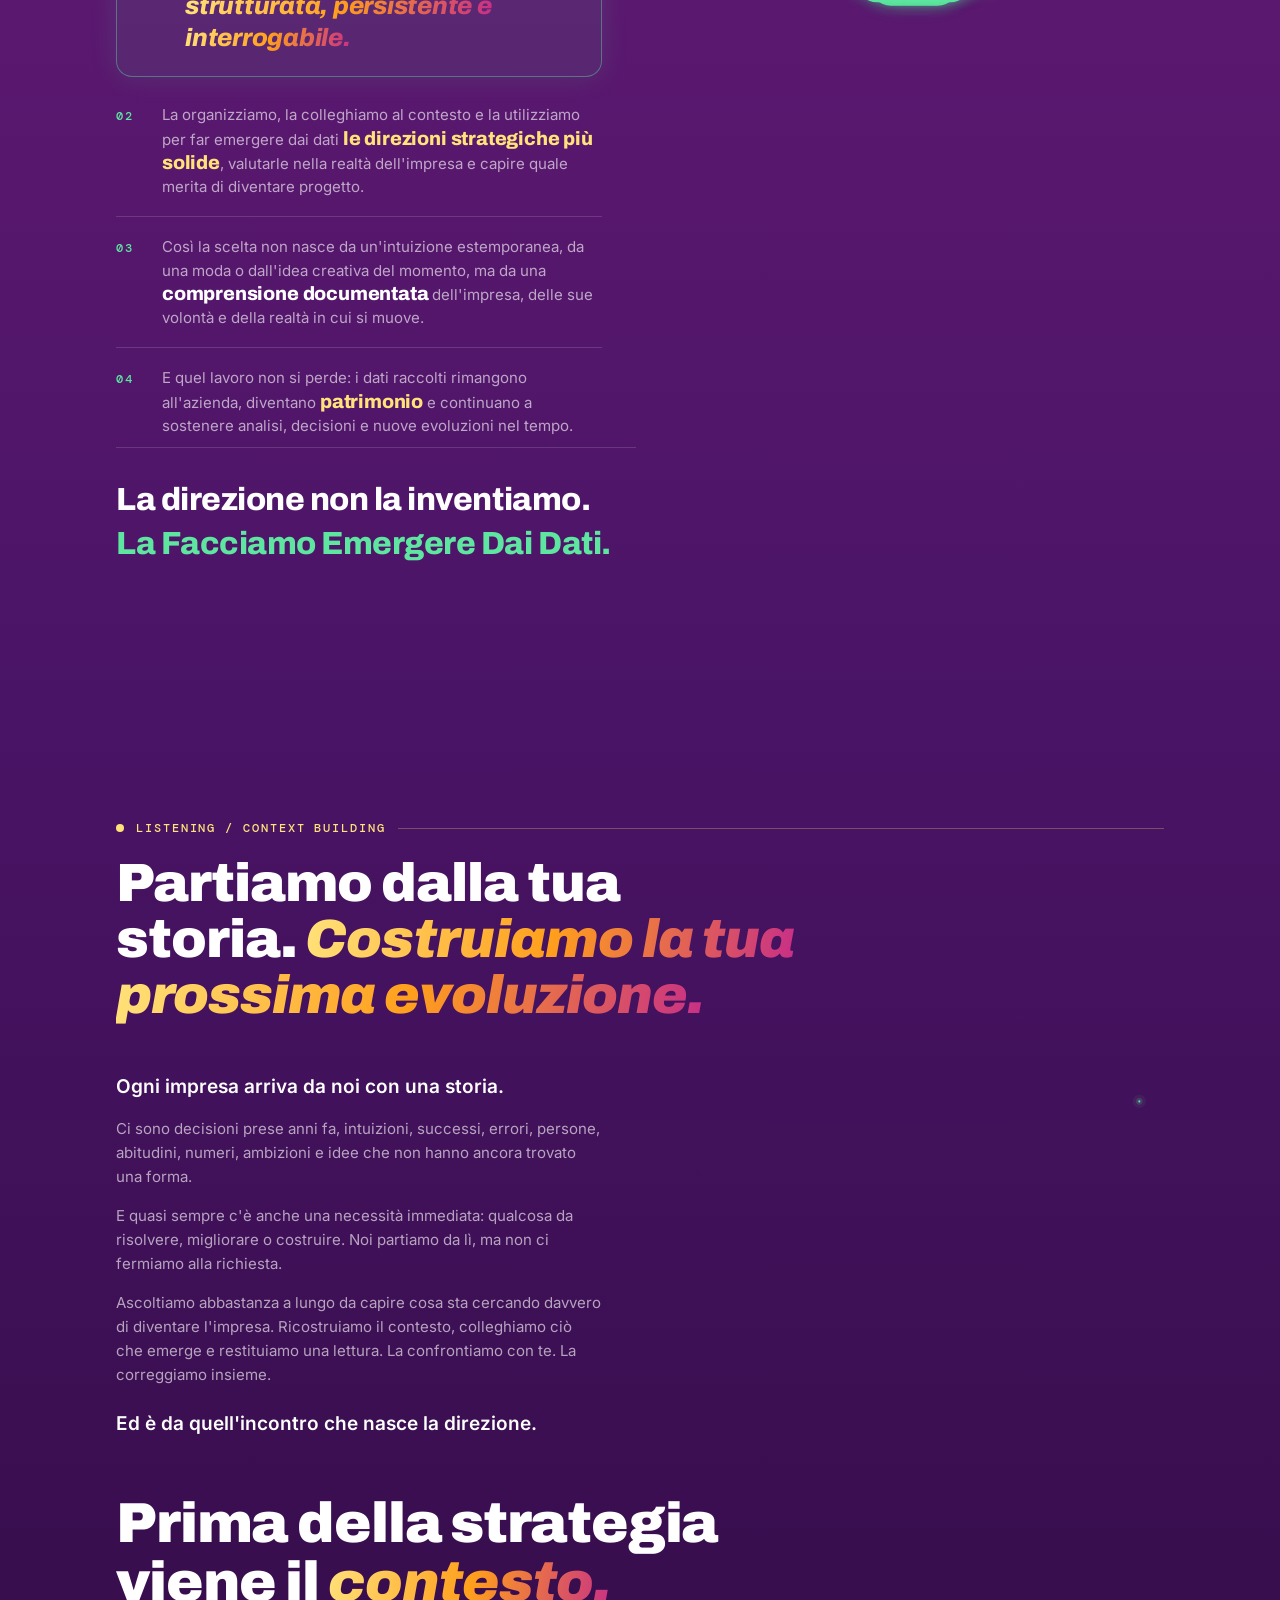
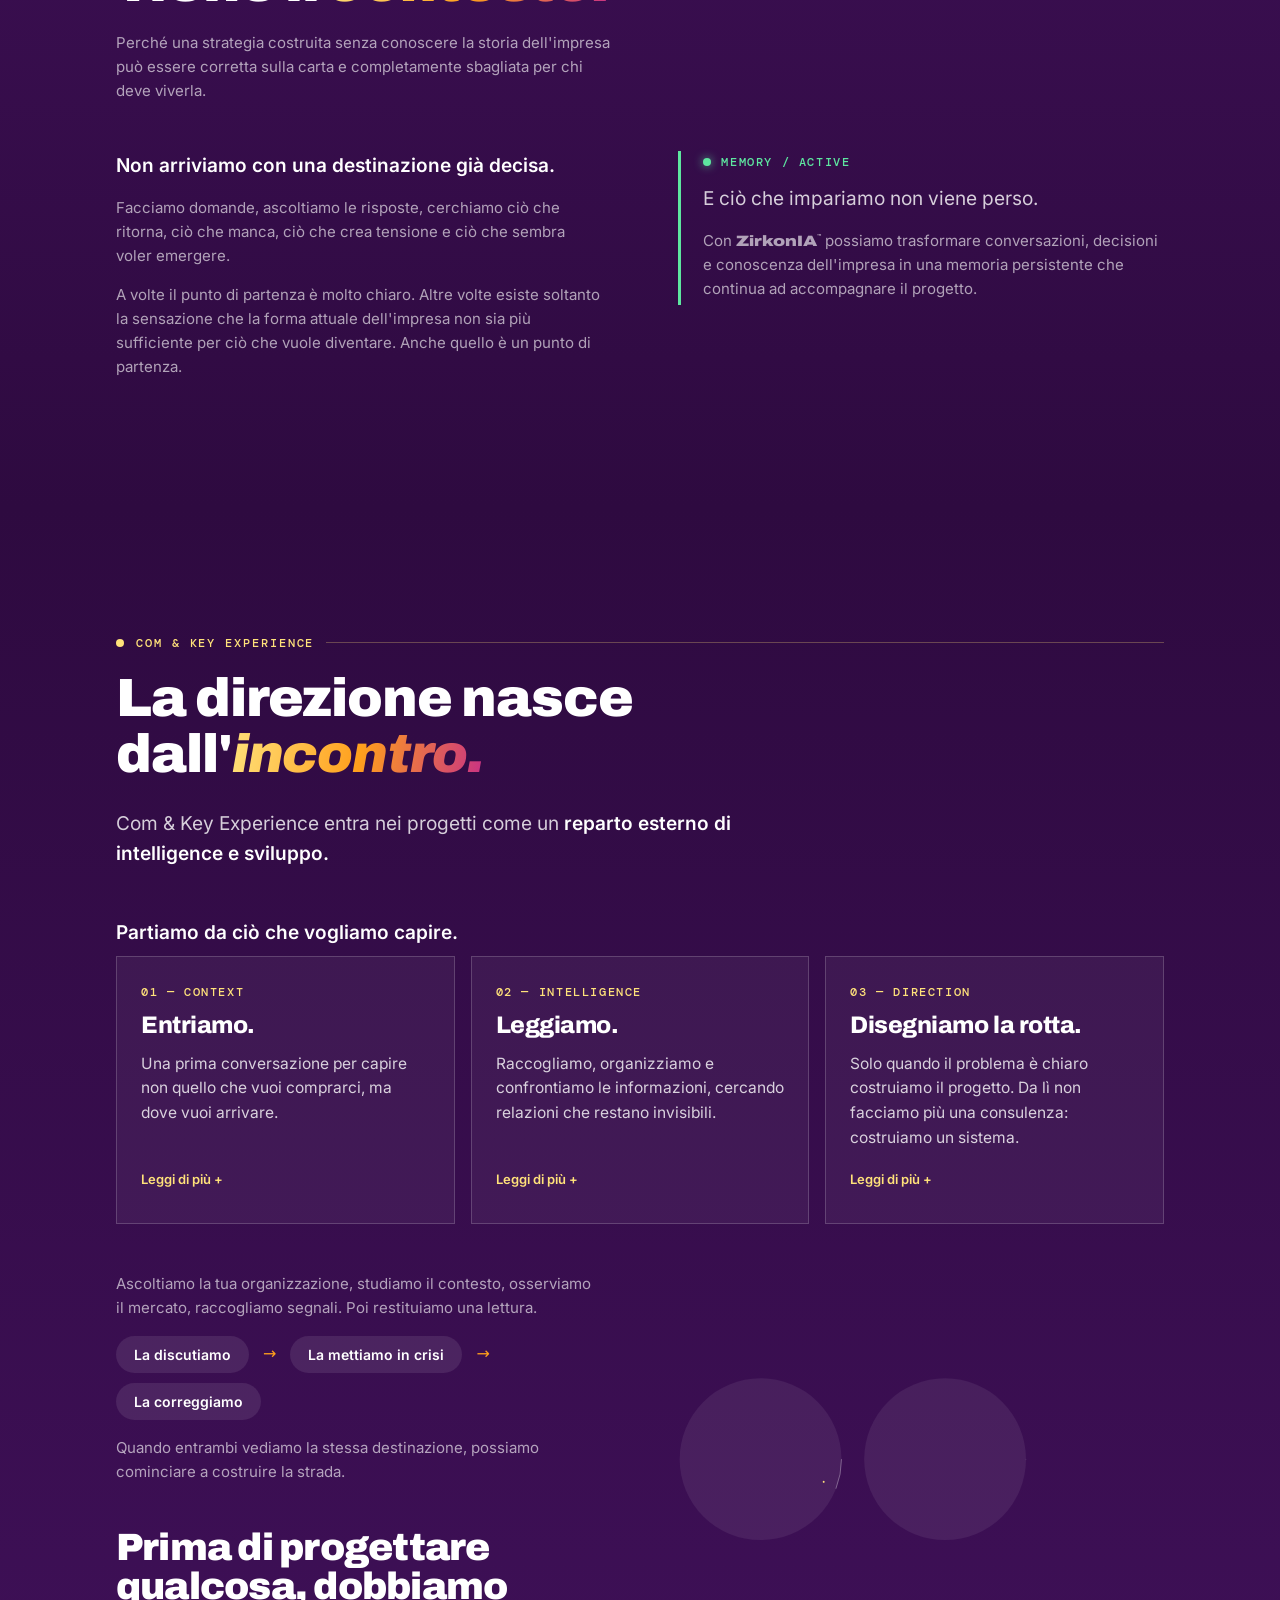
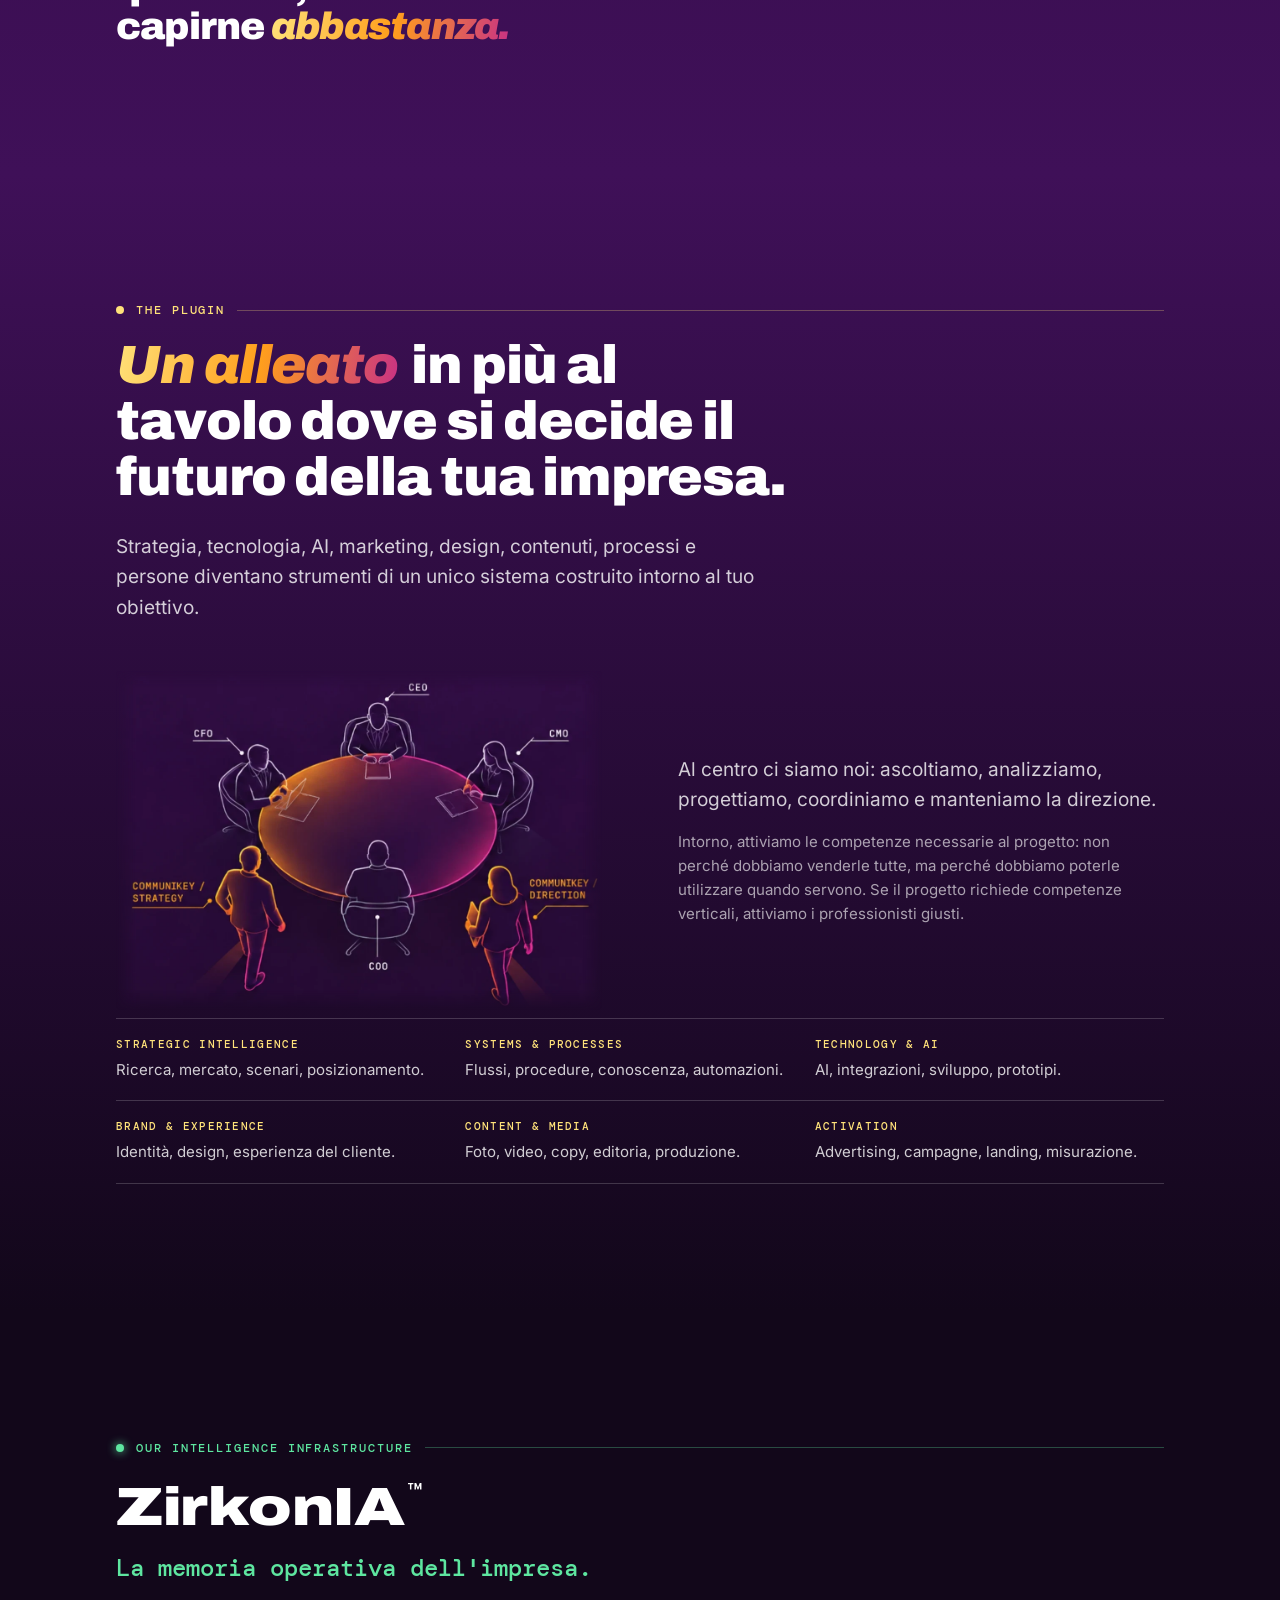
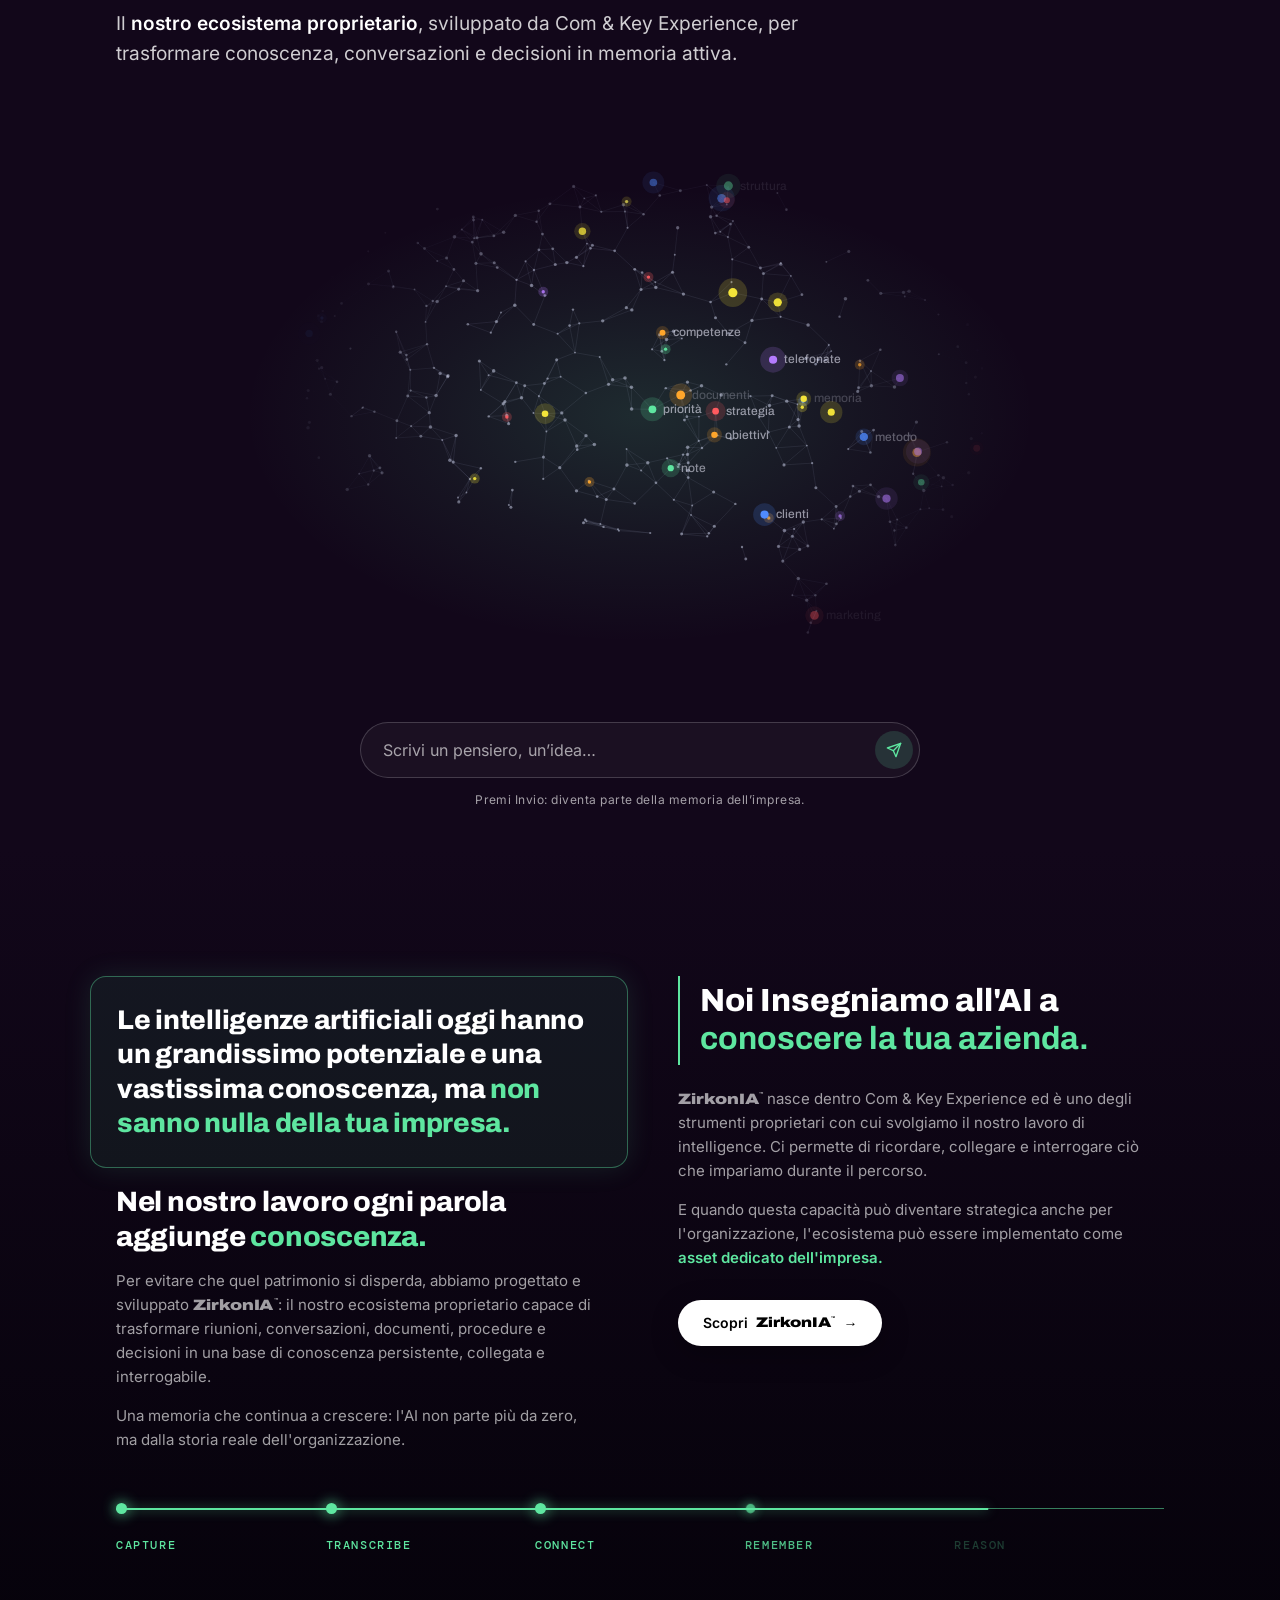
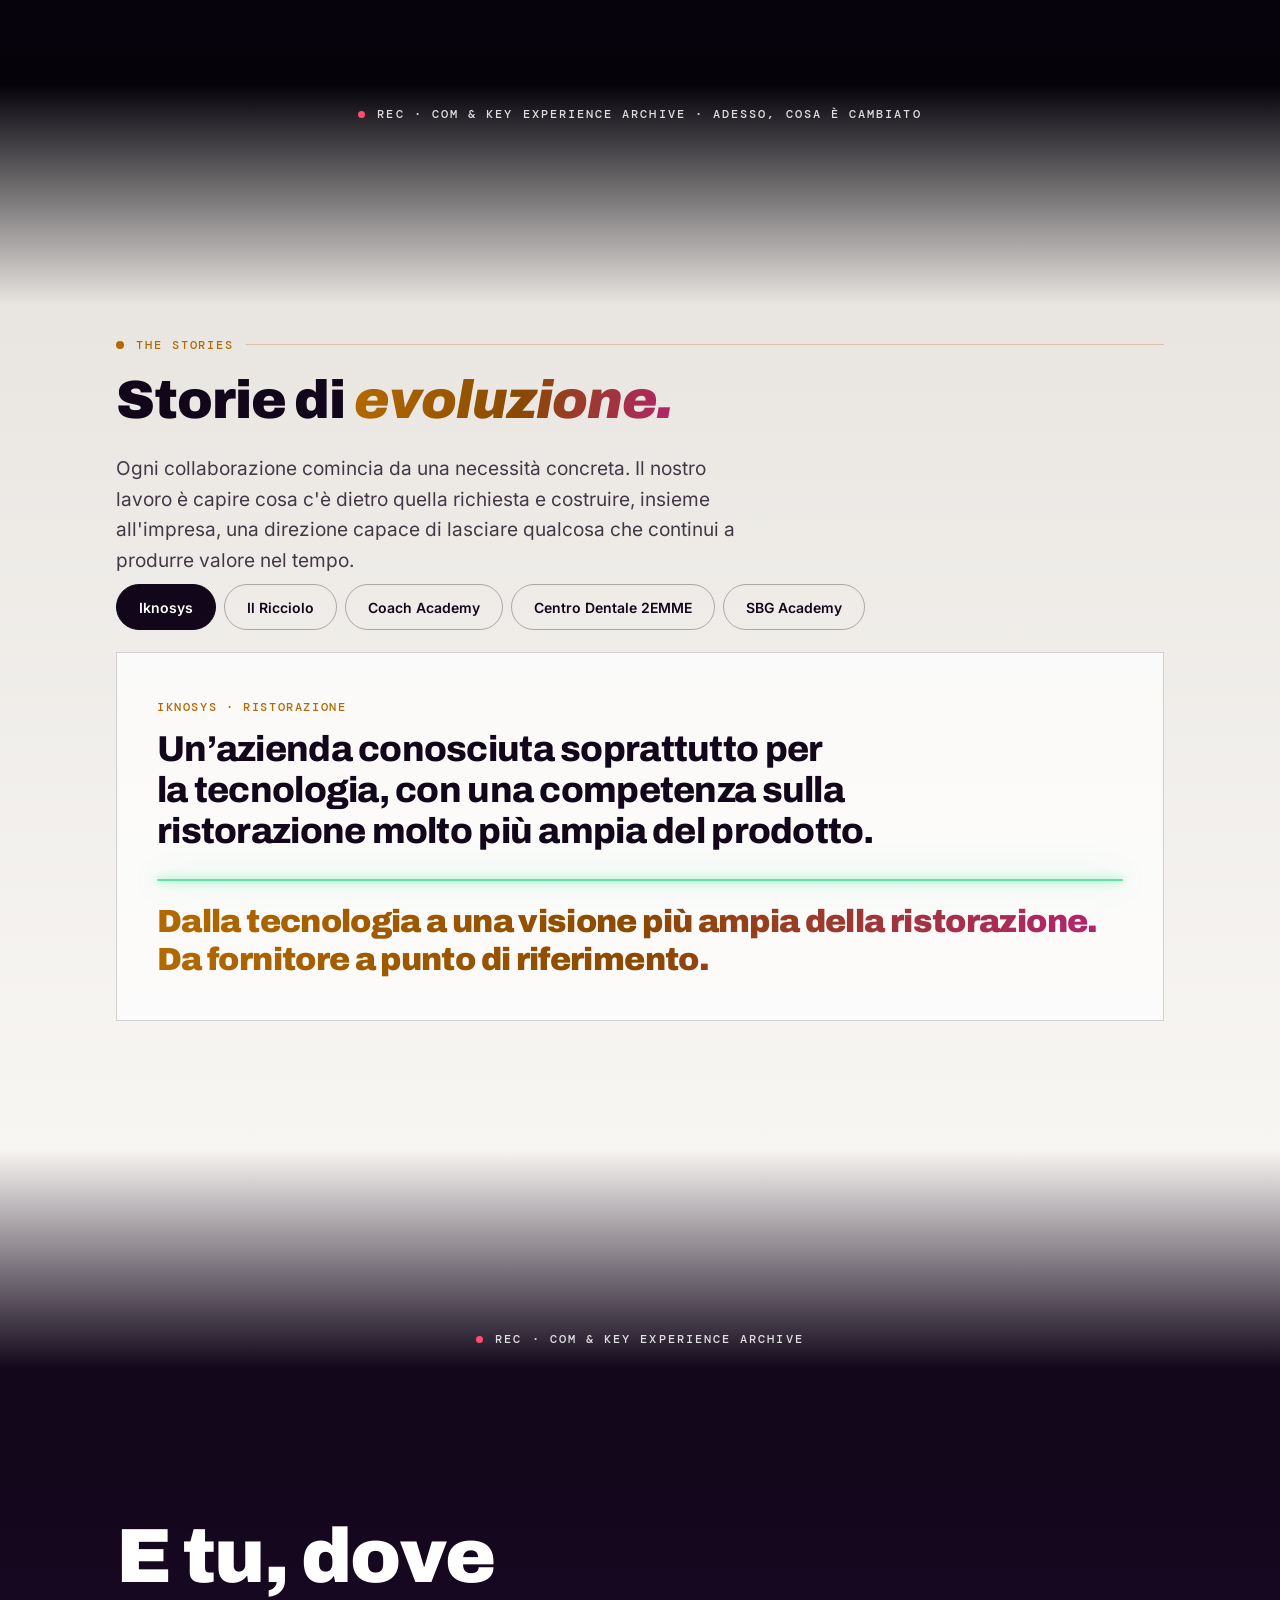
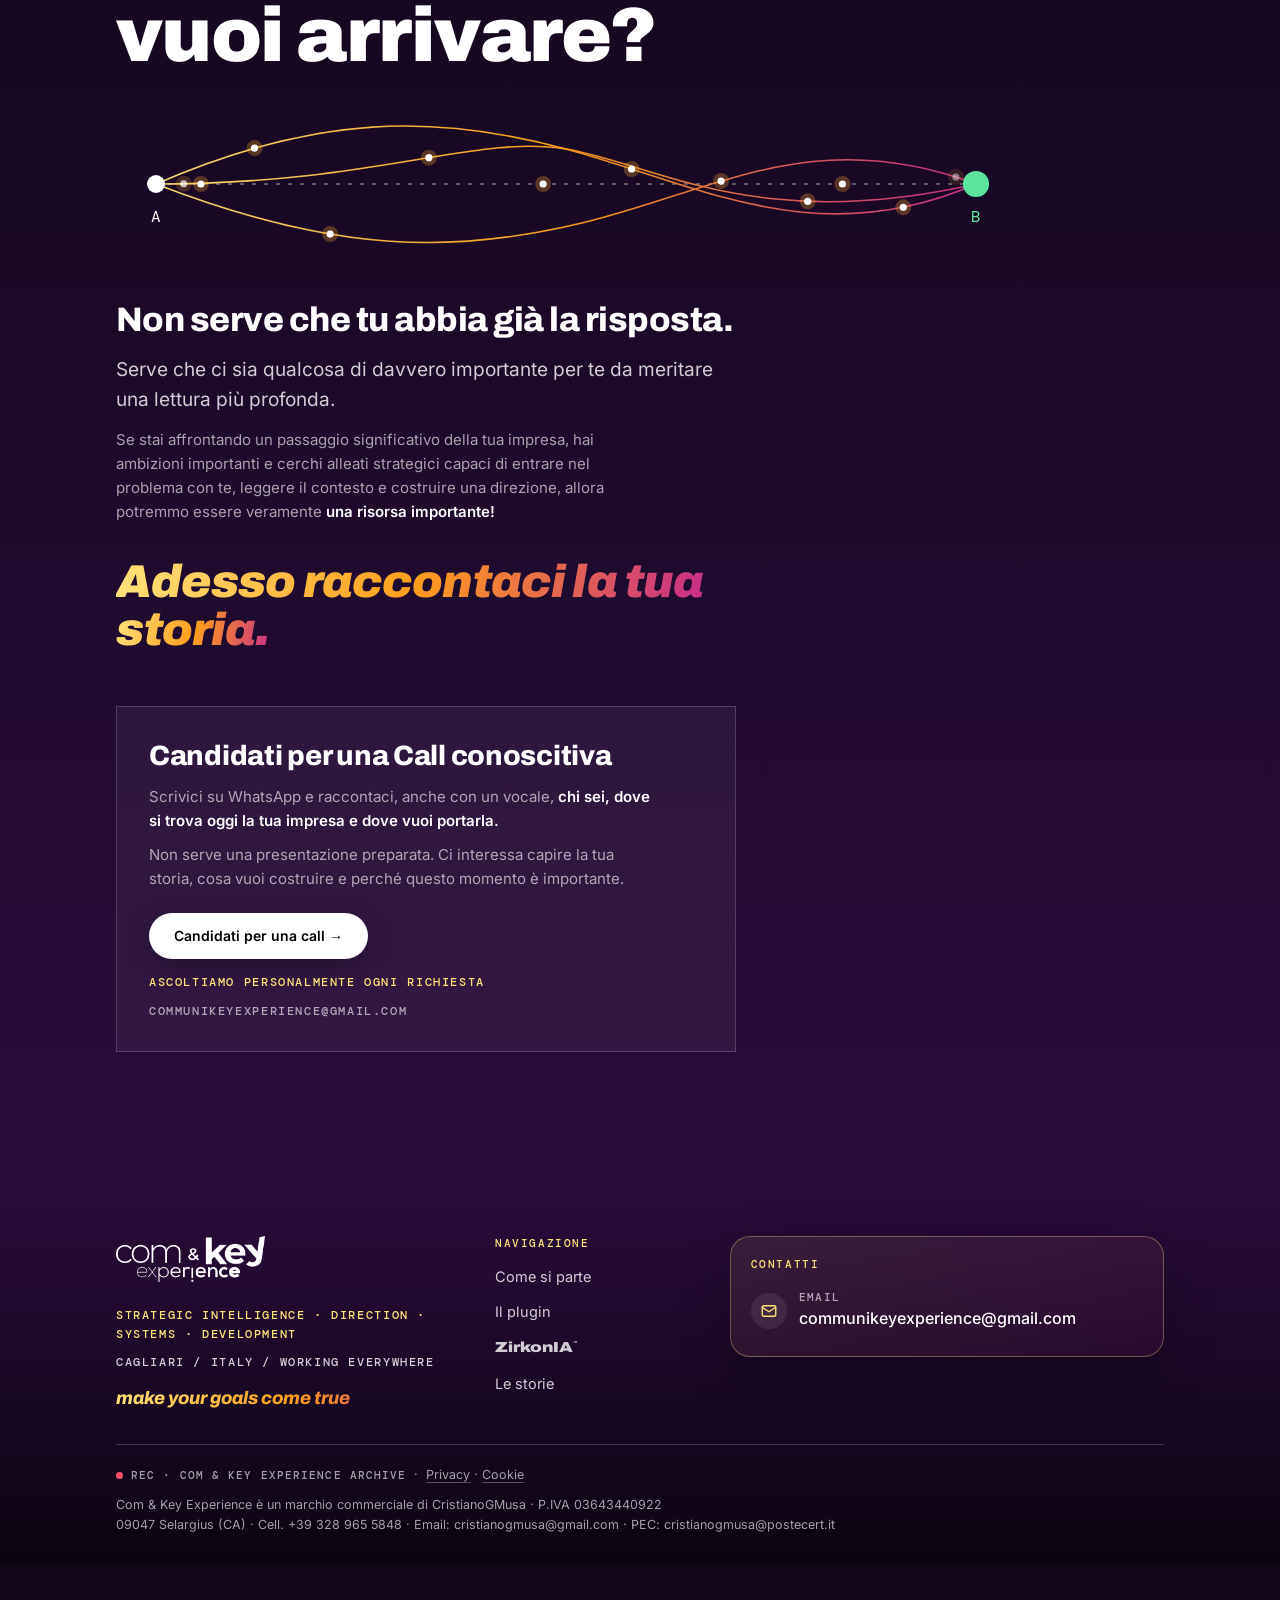
==== commit 0d988bb0: "Landing: box Contatti solo con l'email, il numero WhatsApp resta nei pulsanti Co-Authored-By: Claude" ====
--- a/index.html
+++ b/index.html
@@ -949,7 +949,6 @@
         <div class="cbox">
           <h4>Contatti</h4>
           <a href="mailto:communikeyexperience@gmail.com"><span class="ic"><svg viewBox="0 0 24 24" fill="none" stroke="currentColor" stroke-width="1.8" stroke-linecap="round" stroke-linejoin="round" aria-hidden="true"><rect x="3" y="5" width="18" height="14" rx="2"/><path d="m3 7 9 6 9-6"/></svg></span><span><small>Email</small>communikeyexperience@gmail.com</span></a>
-          <a href="https://wa.me/393484925505" data-wa-text="Buongiorno%2C%20vi%20sto%20contattando%20per%20la%20consulenza%20iniziale%20di%20Com%20%26%20Key%20Experience.%20Vi%20racconto%20in%20breve%20la%20situazione%20della%20mia%20azienda%2C%20chi%20sono%20e%20dove%20voglio%20arrivare." target="_blank" rel="noopener"><span class="ic"><svg viewBox="0 0 24 24" fill="none" stroke="currentColor" stroke-width="1.8" stroke-linecap="round" stroke-linejoin="round" aria-hidden="true"><path d="M3.5 20.5l1.3-4.2A8.5 8.5 0 1 1 8 19.4z"/><path d="M9 8.6c.2-.5.6-.6.9-.6h.5c.2 0 .4.1.5.4l.7 1.6c.1.2 0 .5-.1.7l-.5.6c.6 1.2 1.6 2.2 2.8 2.8l.6-.5c.2-.2.5-.2.7-.1l1.6.7c.3.1.4.3.4.5v.5c0 .3-.1.7-.6.9-.6.3-1.4.4-2.3.1a9 9 0 0 1-5.1-5.1c-.3-.9-.2-1.7.1-2.5z"/></svg></span><span><small>WhatsApp</small>+39 348 49 25 505</span></a>
         </div>
       </div>
     </div>
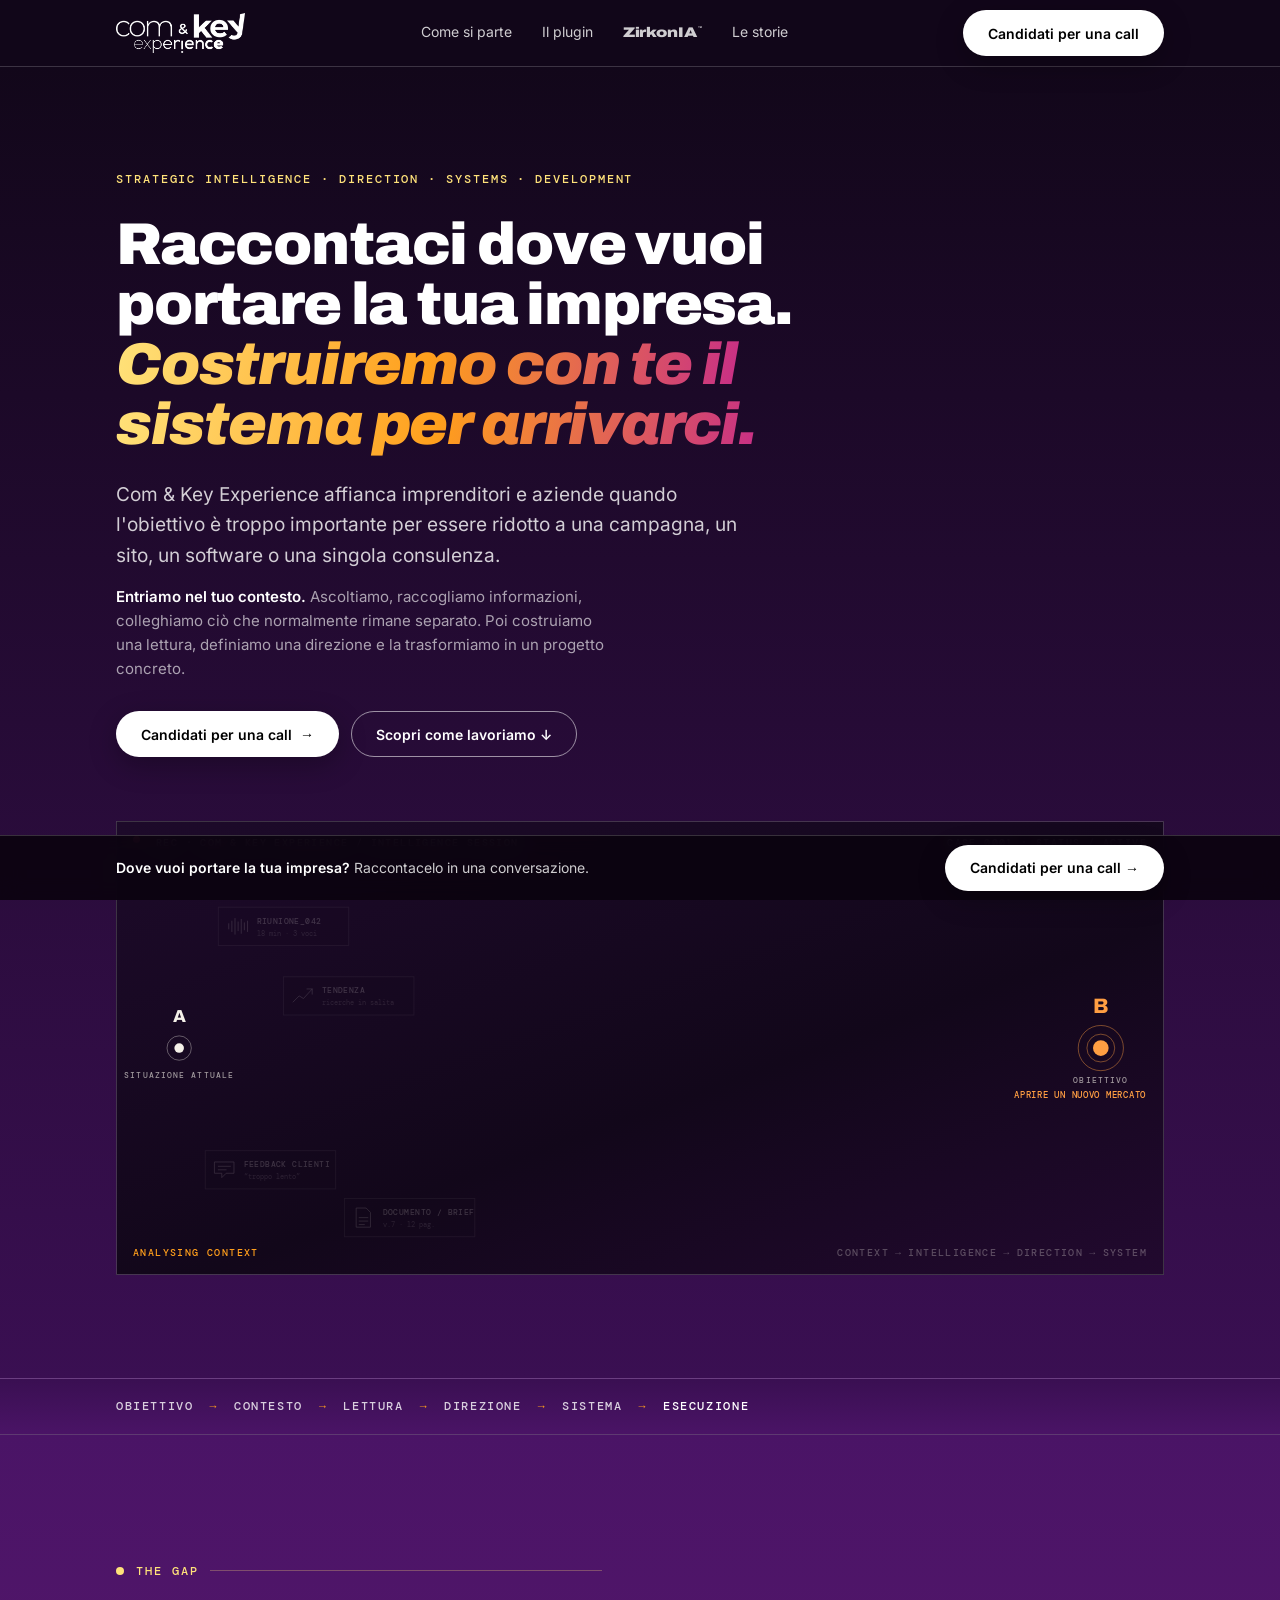
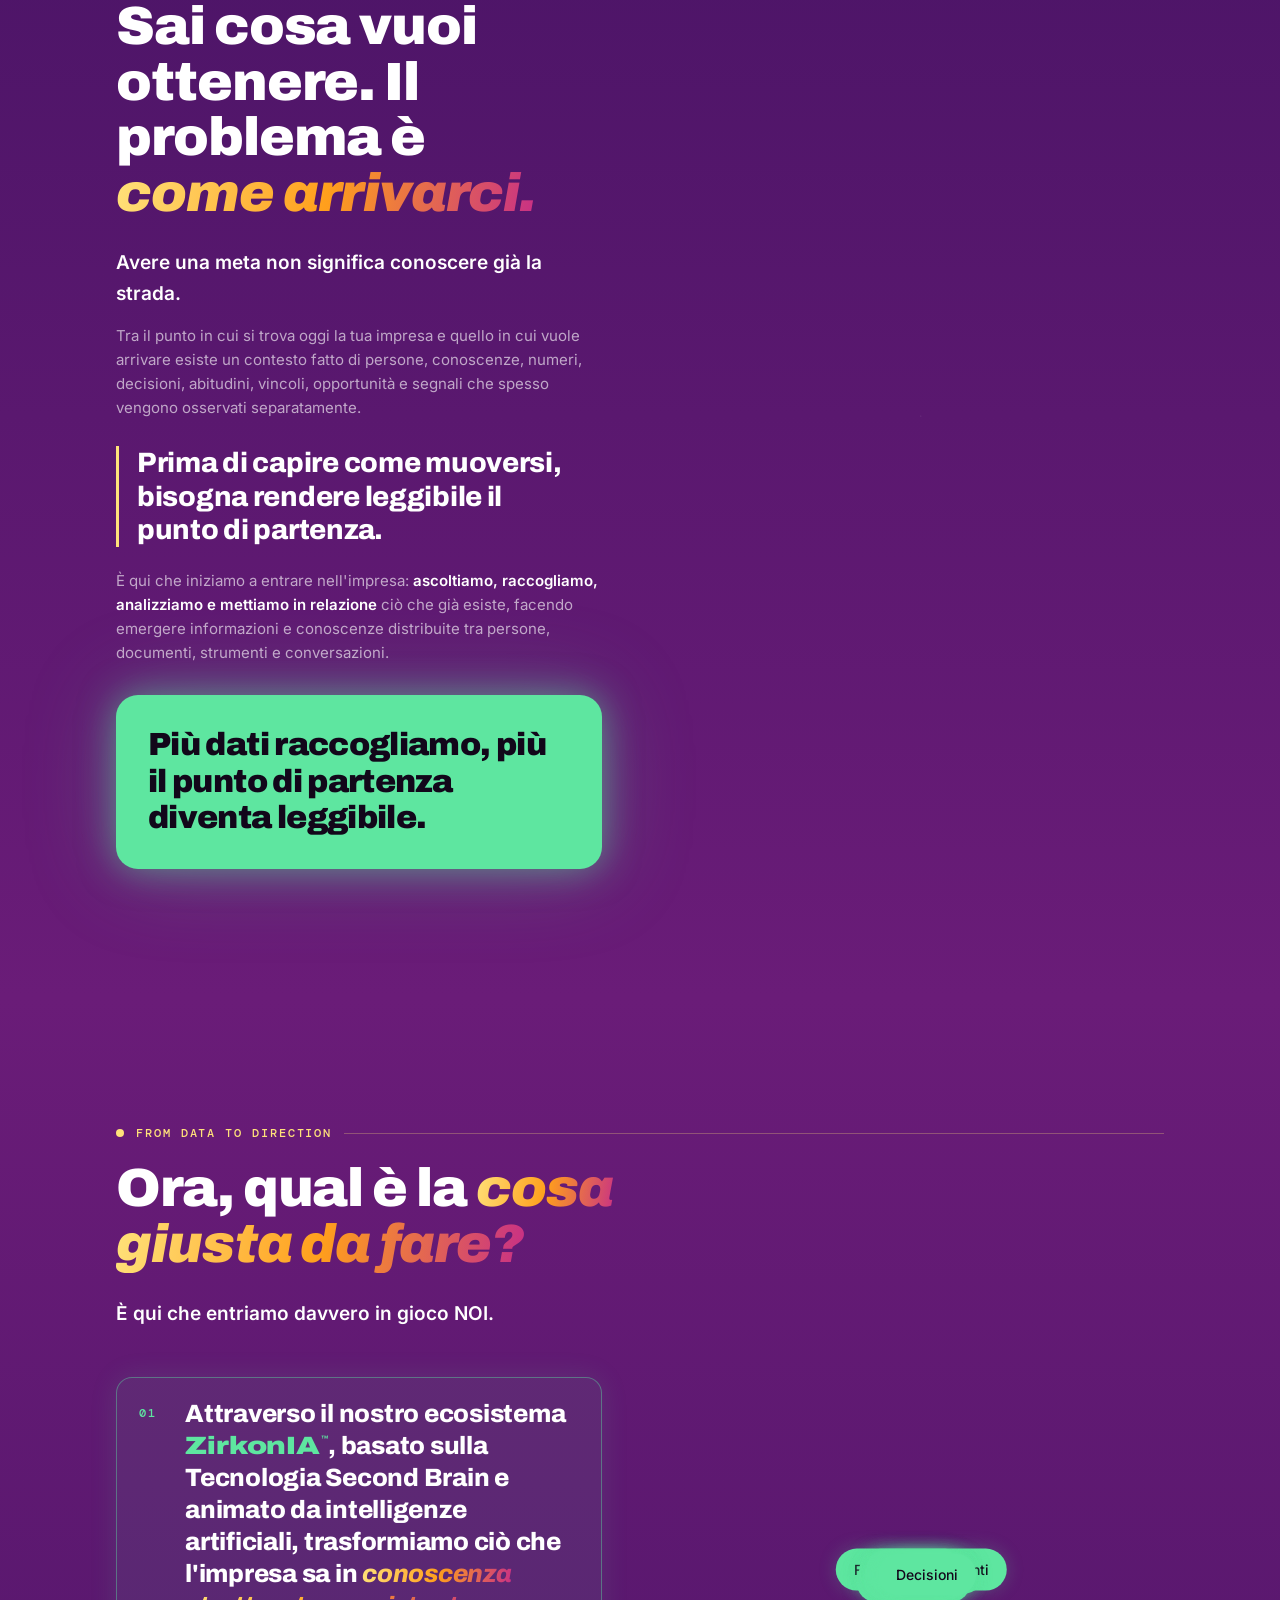
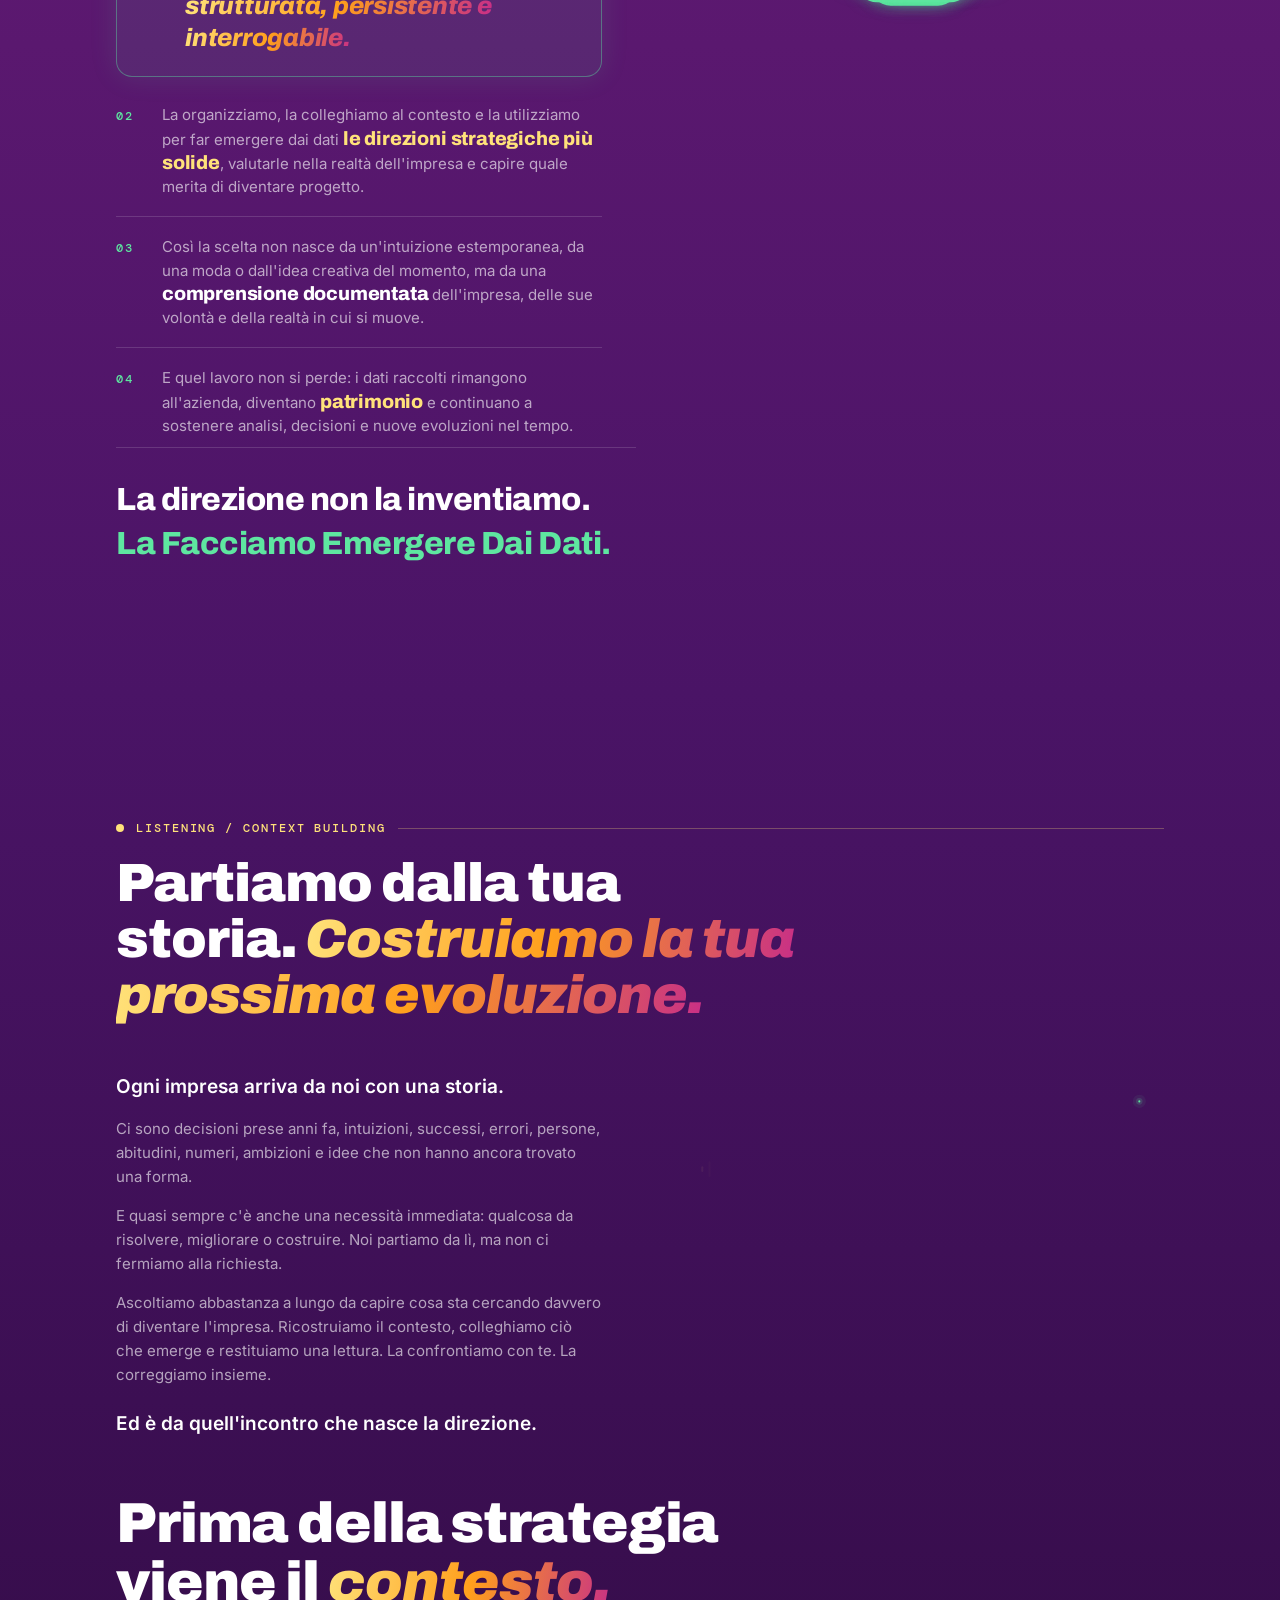
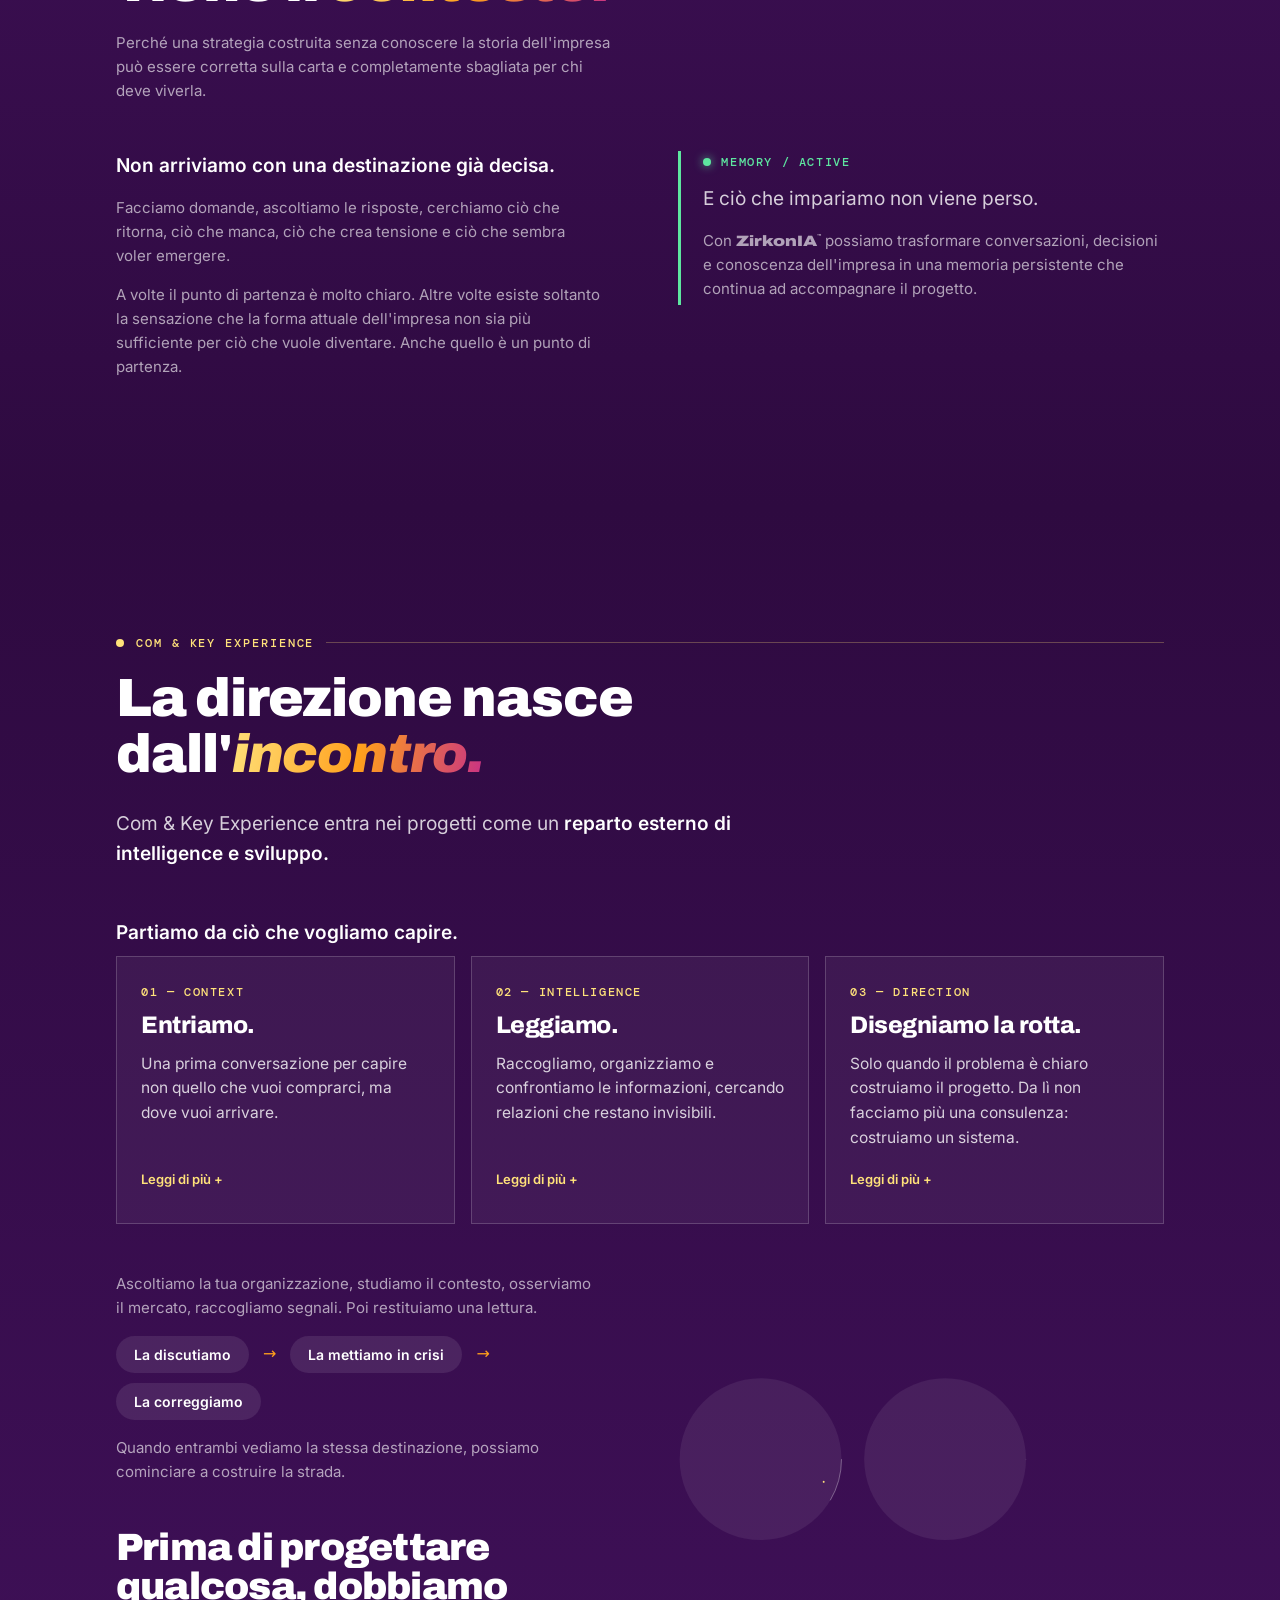
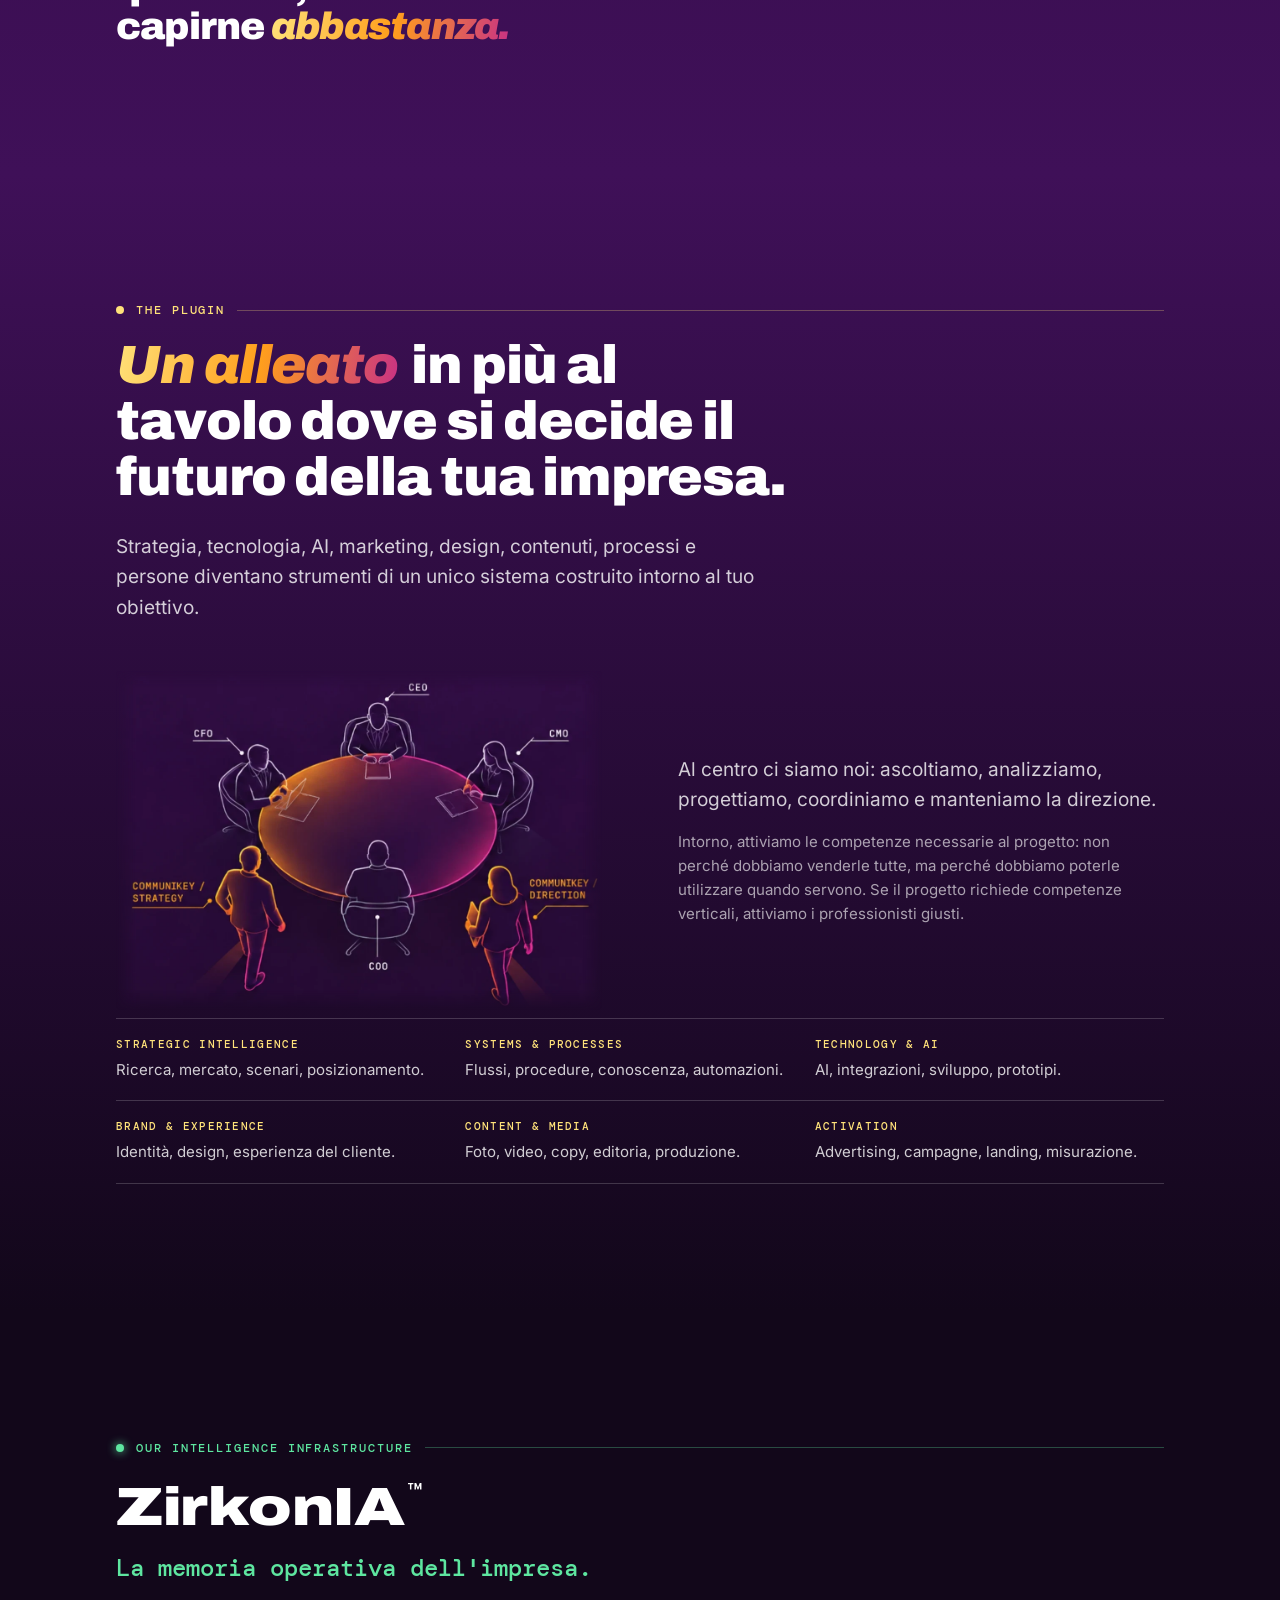
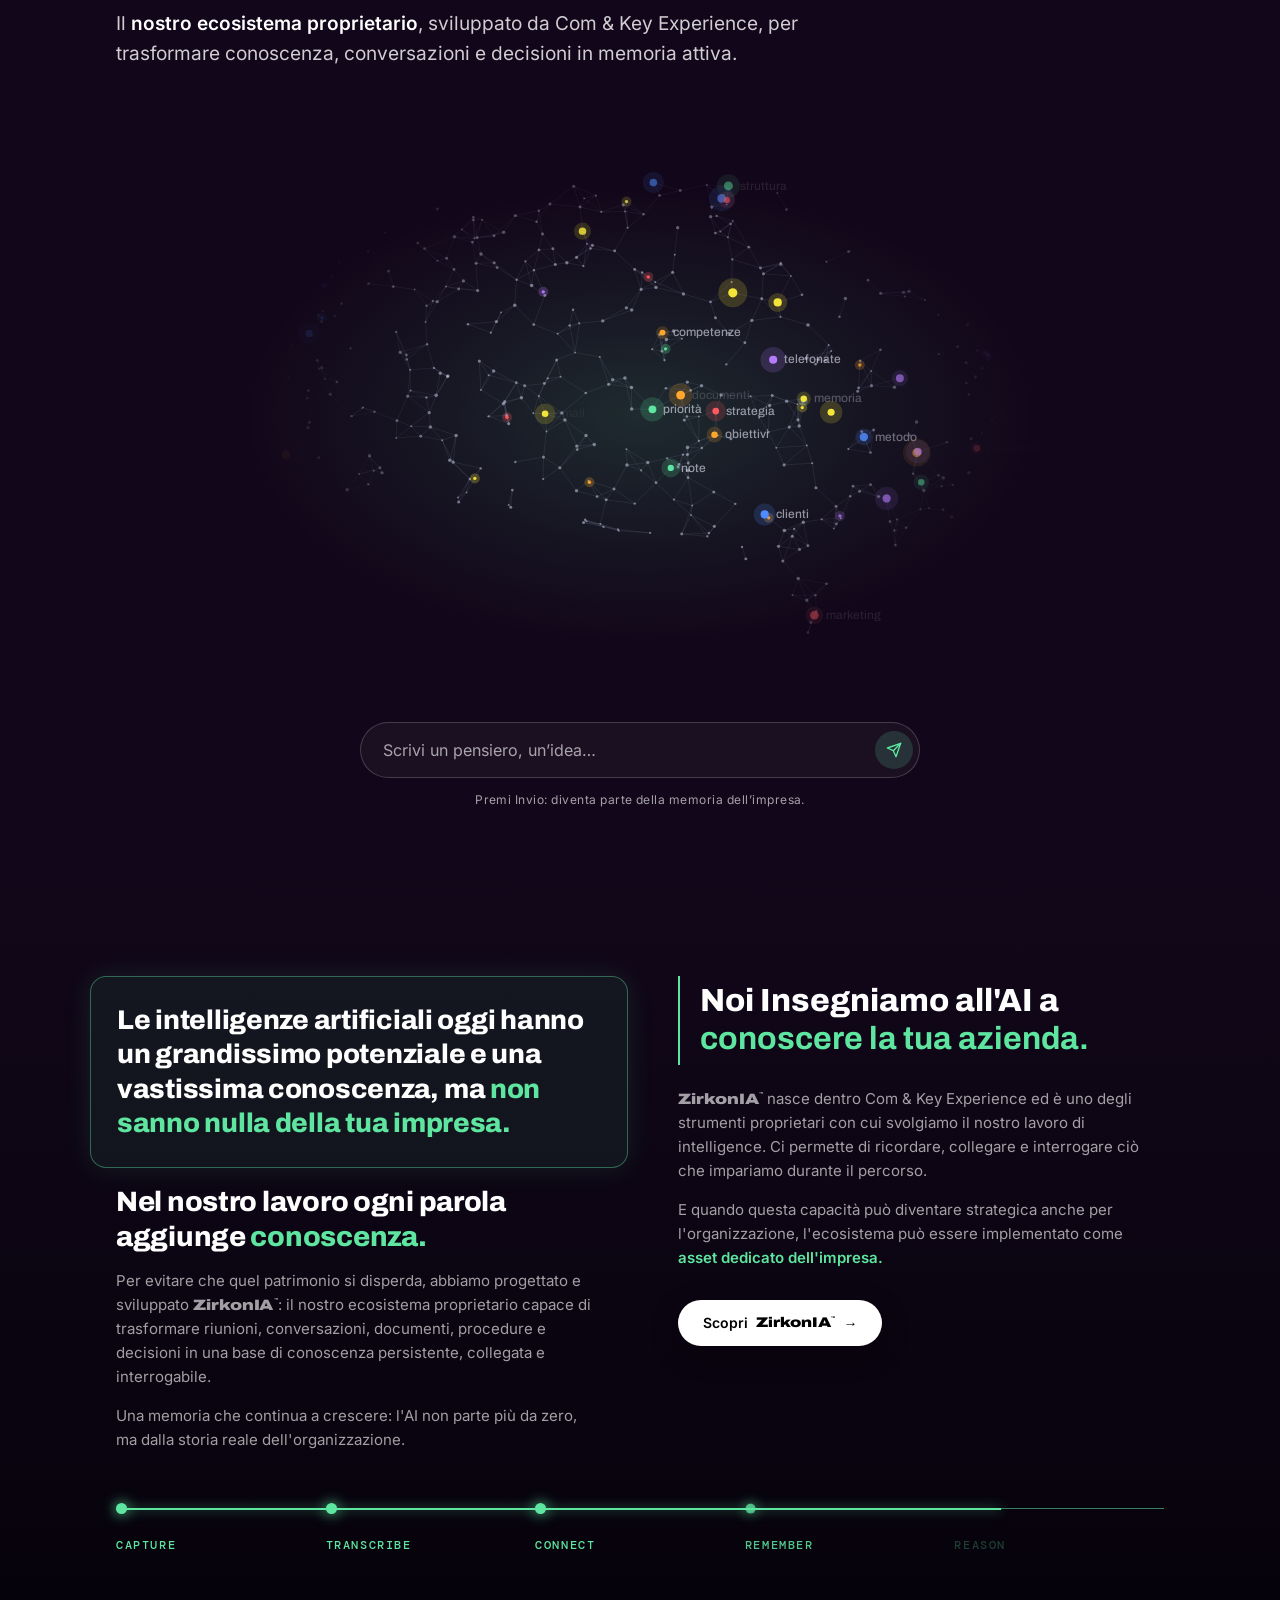
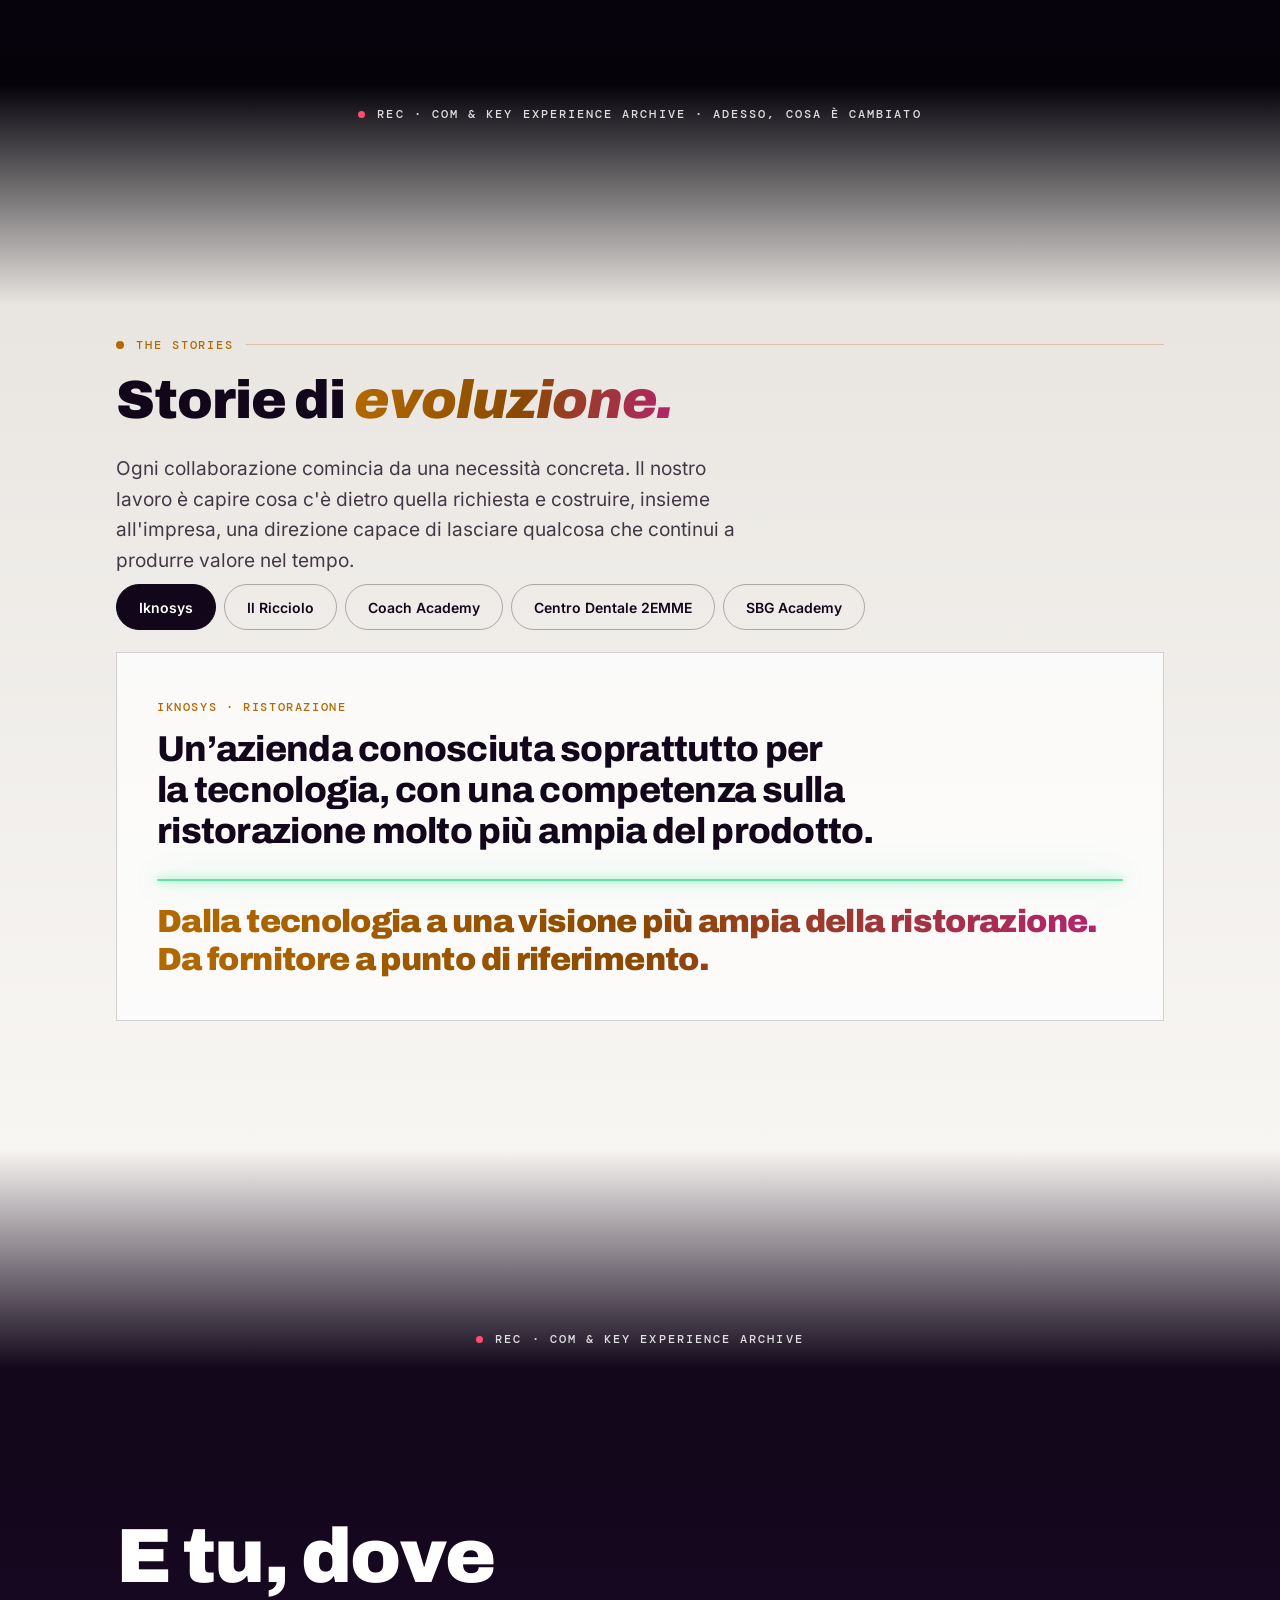
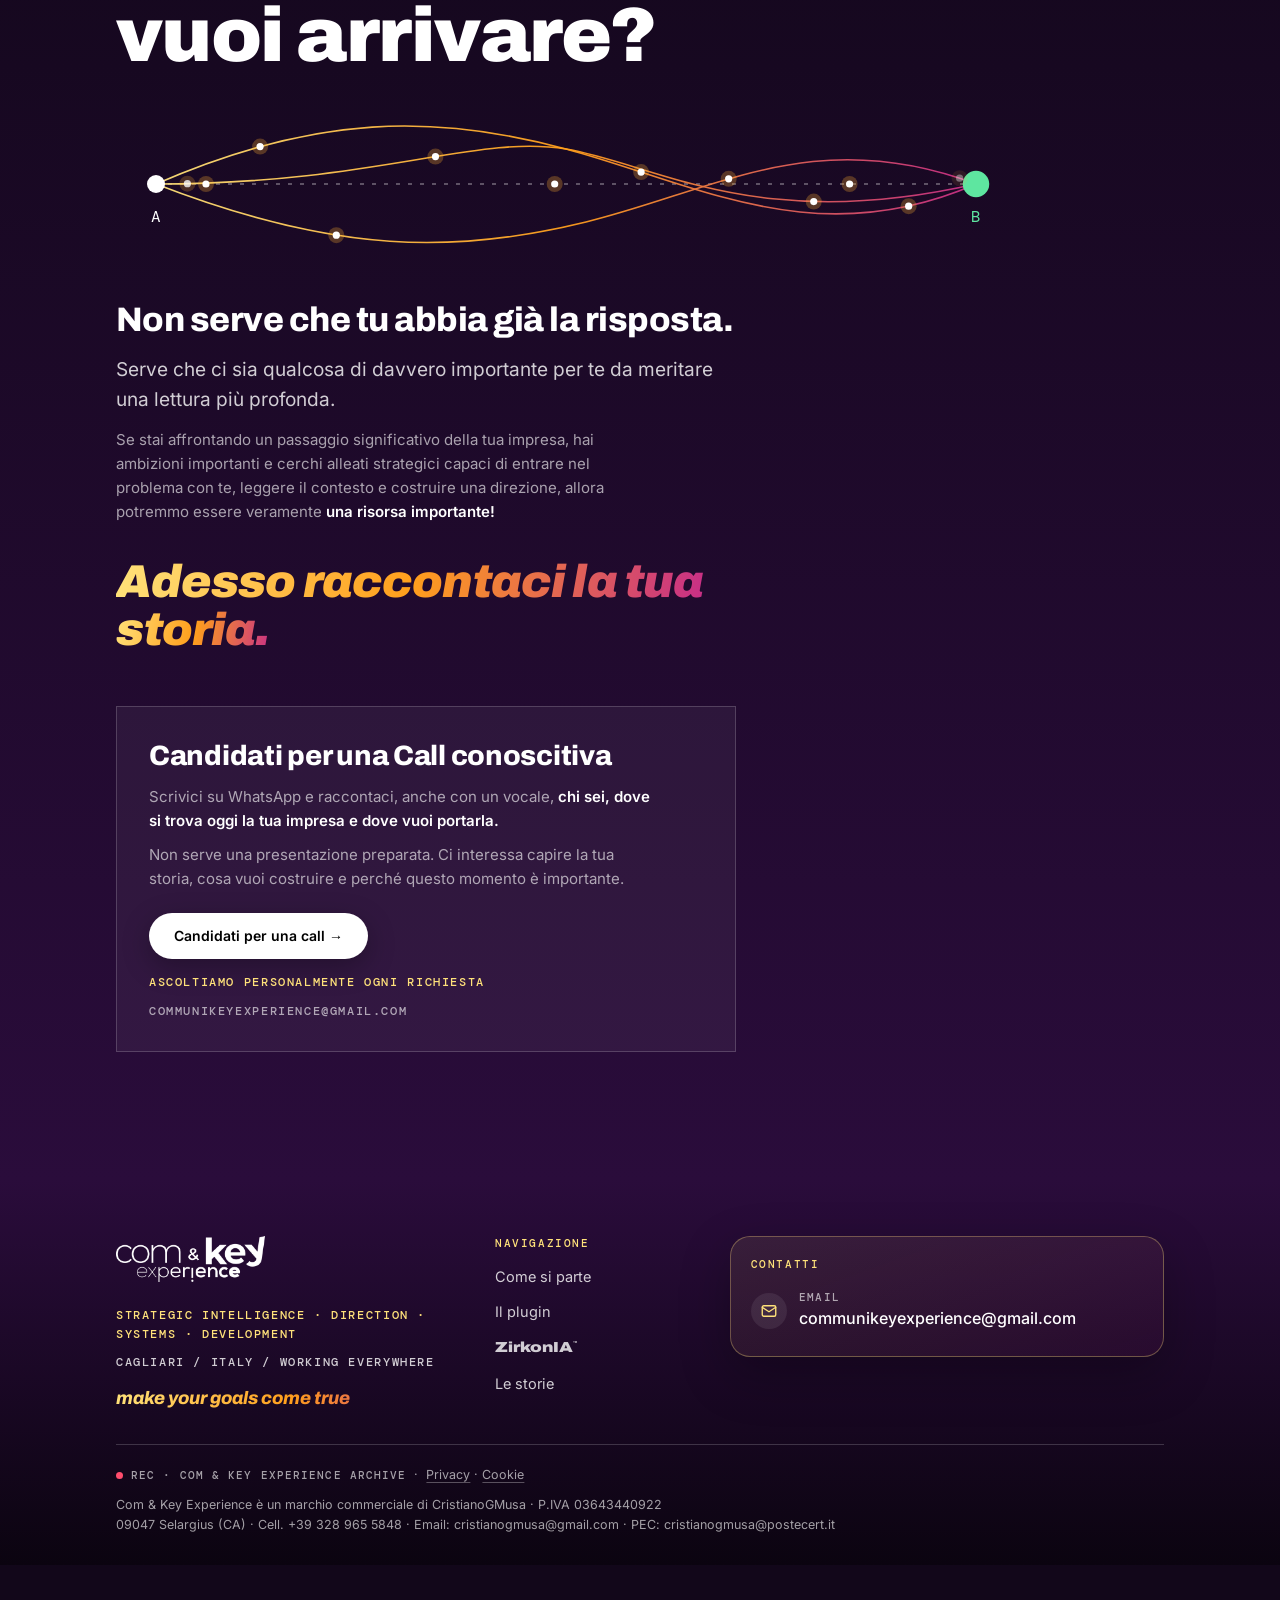
==== commit f5fa18b8: "Landing: testo cookie senza il nome del fornitore di hosting Co-Authored-By: Claude Sonnet 5.5 <nore" ====
--- a/index.html
+++ b/index.html
@@ -1025,7 +1025,7 @@
     <p>Il sito communikey-experience.it <strong>non installa cookie</strong> sul tuo dispositivo: né cookie tecnici, né cookie di statistica, né cookie di profilazione o pubblicità. Non usa nemmeno altre tecnologie di memorizzazione del browser (come localStorage) e non contiene strumenti di analisi o tracciamento di terze parti.</p>
     <p>Per questo non ti chiediamo alcun consenso e non trovi un banner dei cookie.</p>
     <h3>Nessun servizio esterno al caricamento della pagina</h3>
-    <p>Caratteri tipografici e libreria delle animazioni sono ospitati sul sito stesso: quando apri la pagina, il tuo browser non si collega a servizi di terze parti. Il fornitore di hosting (GitHub Pages) registra dati tecnici come l'indirizzo IP per motivi di sicurezza, come spiegato nell'informativa sulla privacy.</p>
+    <p>Caratteri tipografici e libreria delle animazioni sono ospitati sul sito stesso: quando apri la pagina, il tuo browser non si collega a servizi di terze parti. Il fornitore di hosting registra dati tecnici come l'indirizzo IP per motivi di sicurezza, come spiegato nell'informativa sulla privacy.</p>
     <h3>Link esterni</h3>
     <p>Il sito contiene link verso servizi esterni, come WhatsApp per contattarci e il sito di ZirkonIA. Se li apri, quei servizi possono usare cookie propri, secondo le loro informative.</p>
     <h3>Le parole nell'animazione del cervello</h3>
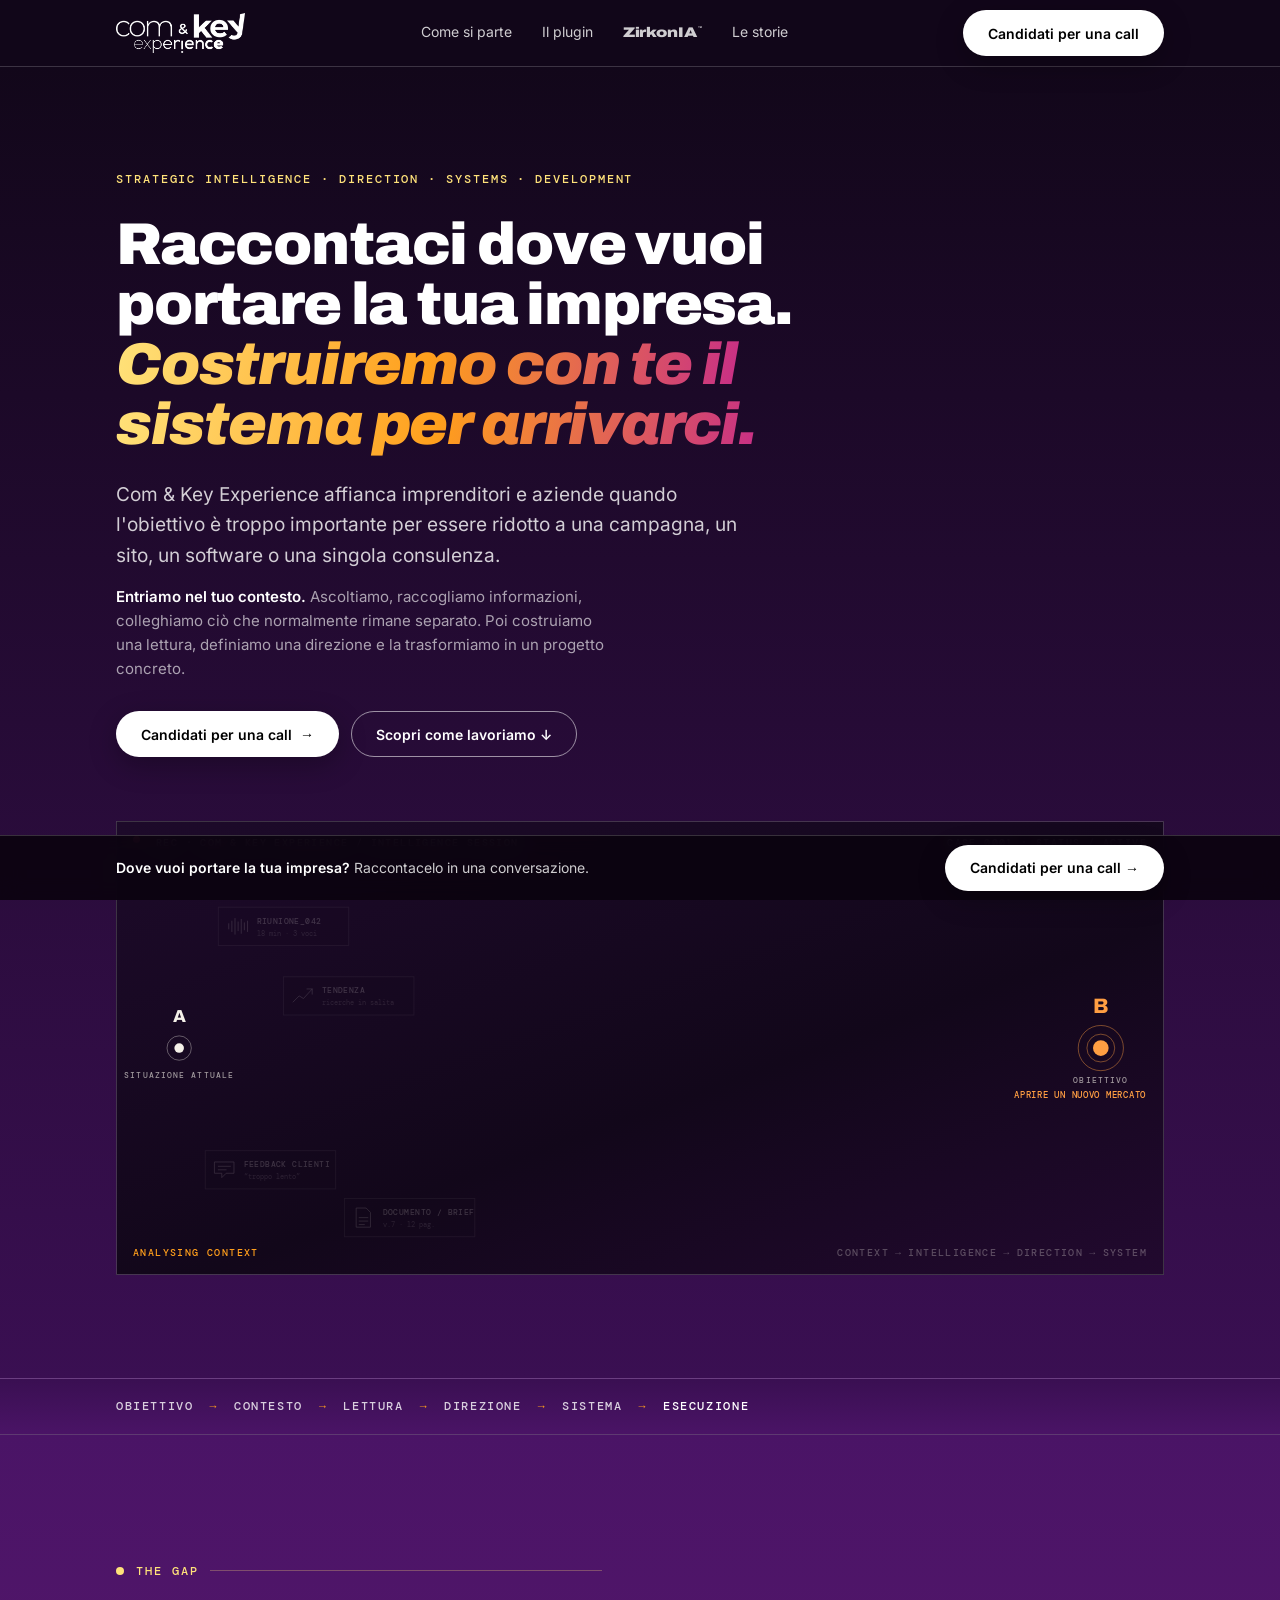
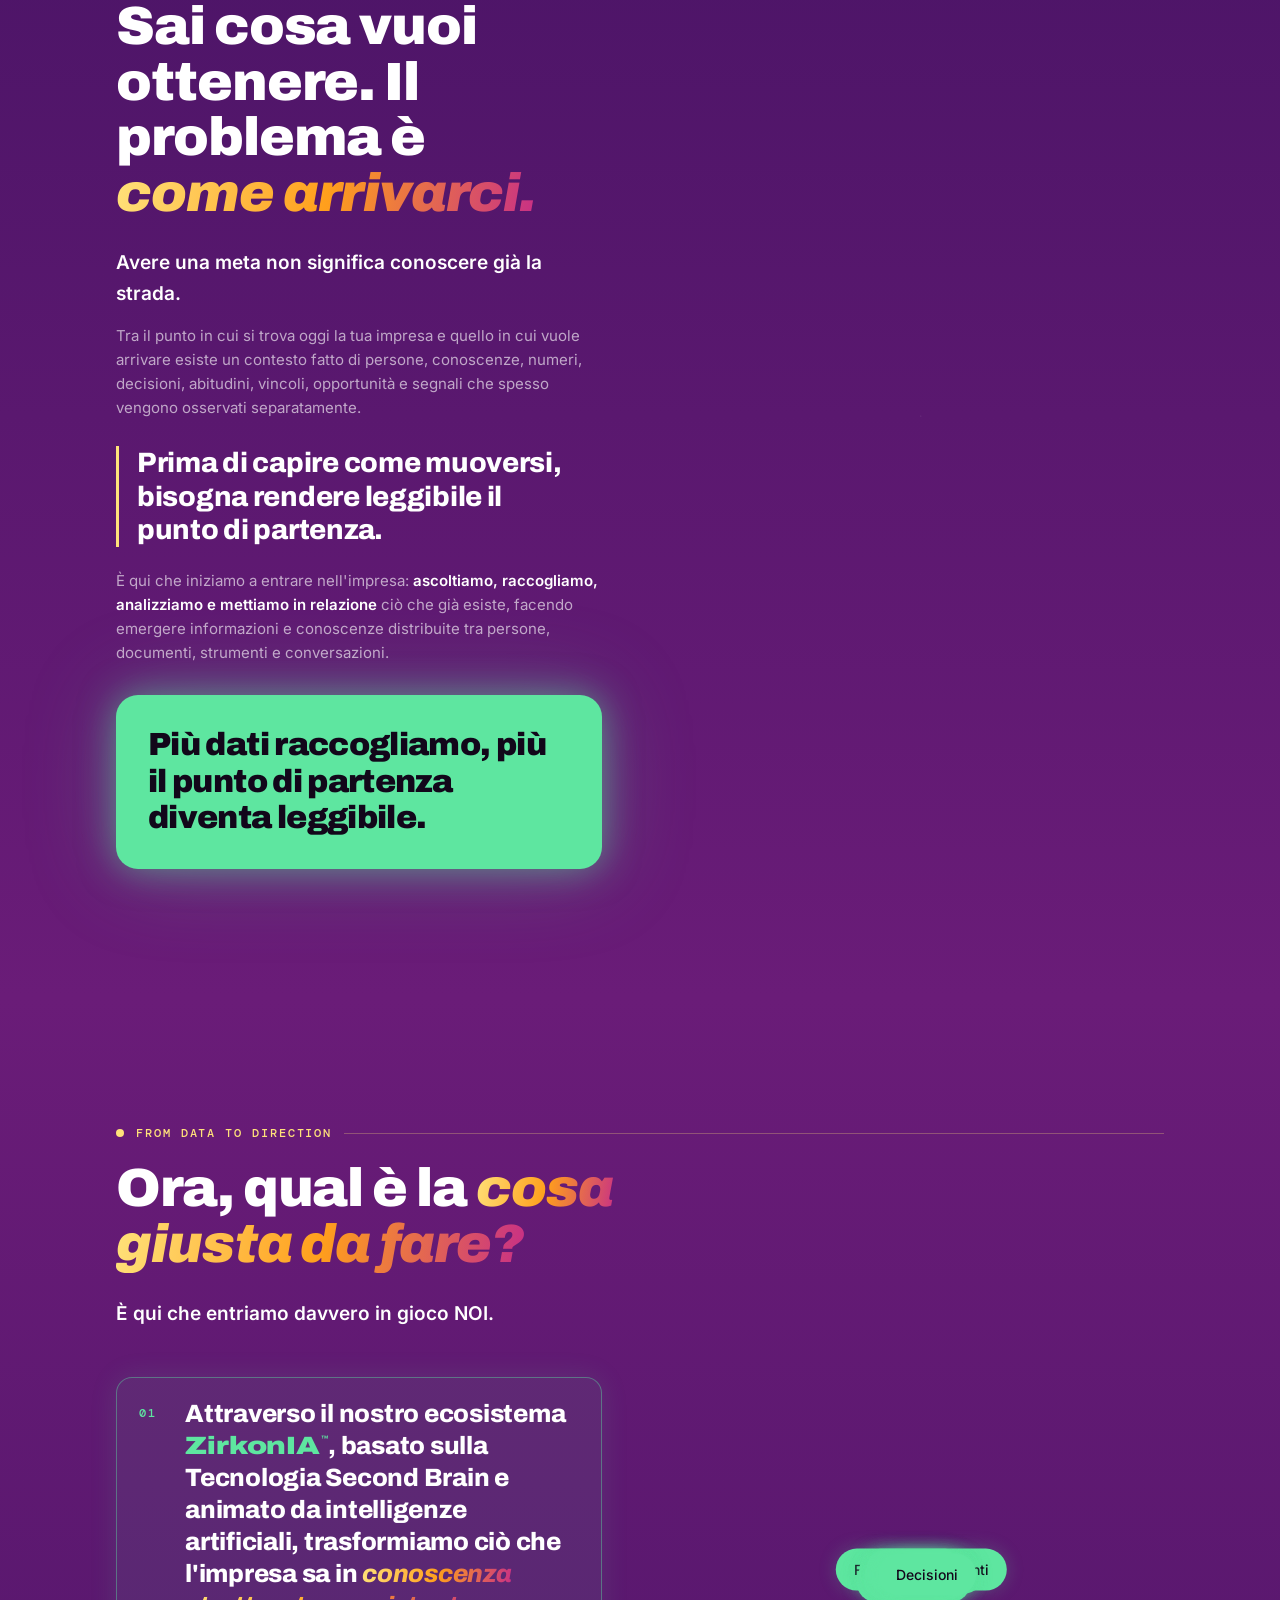
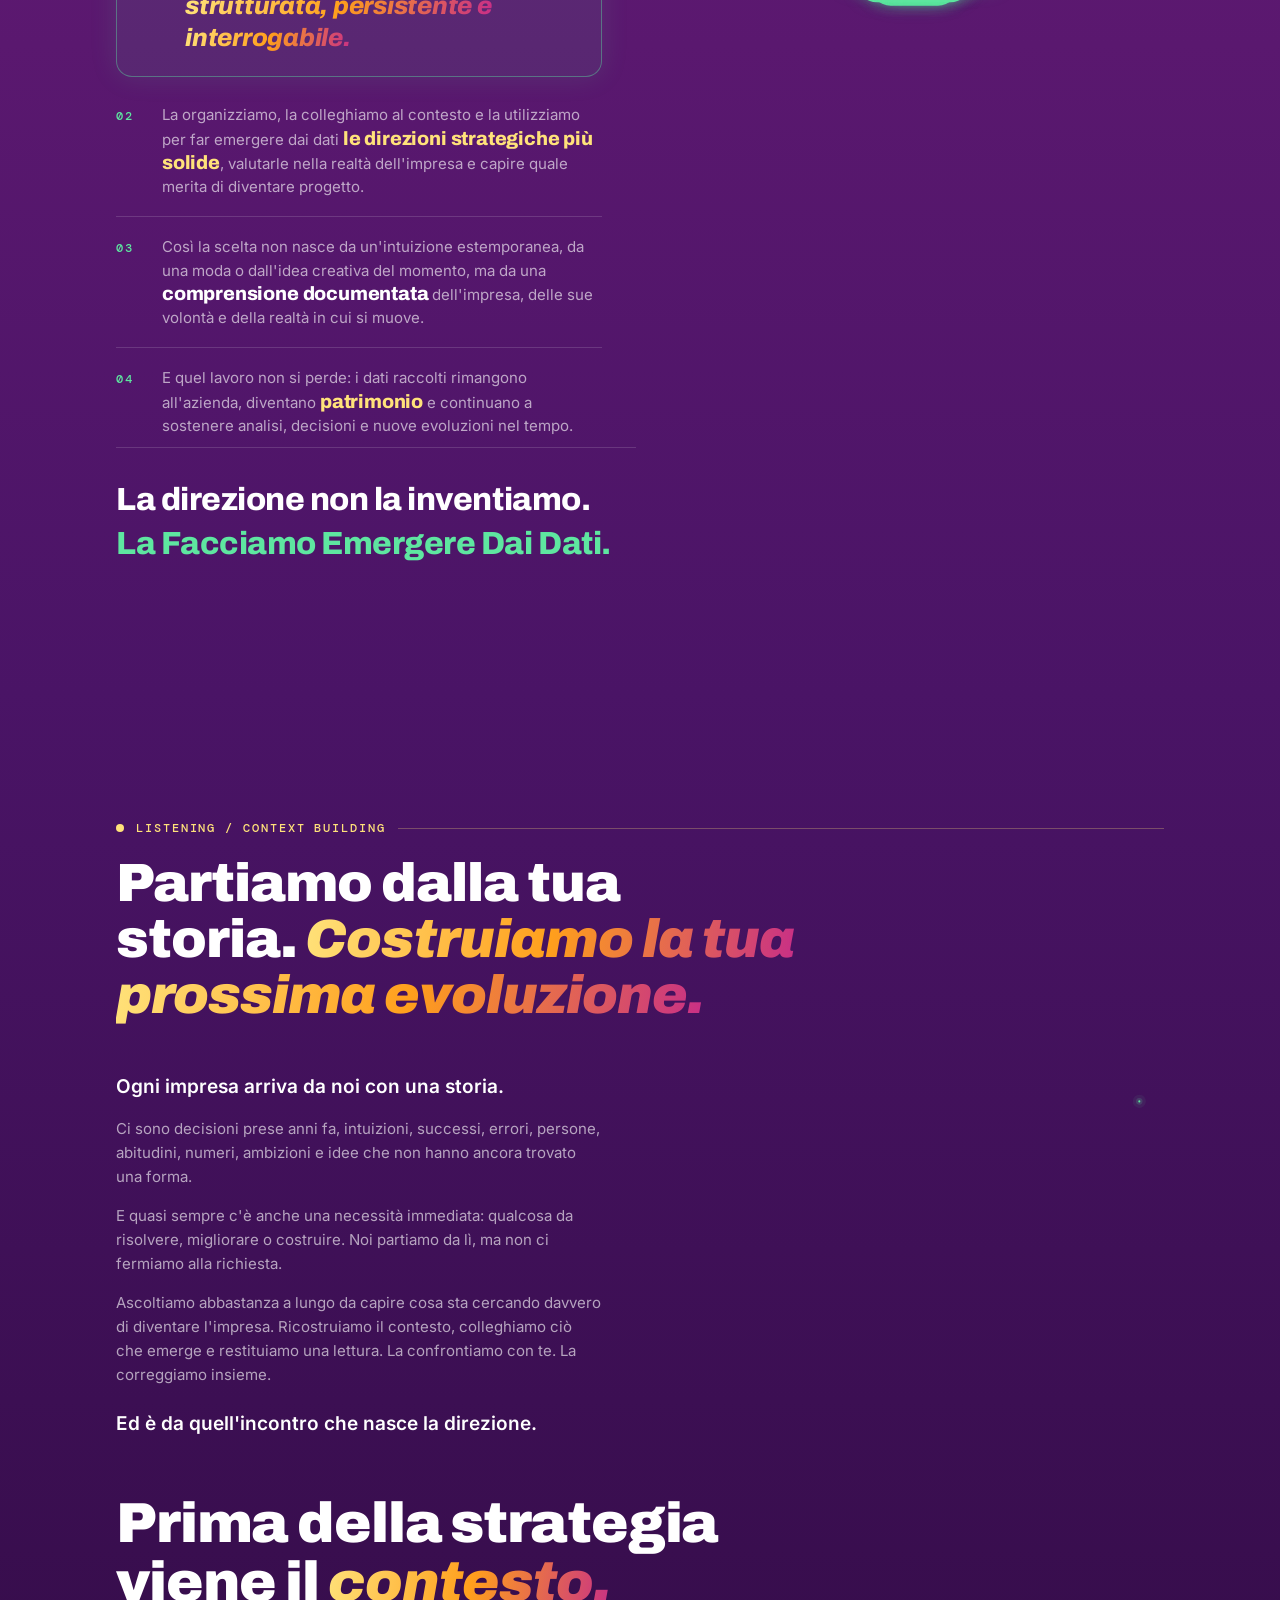
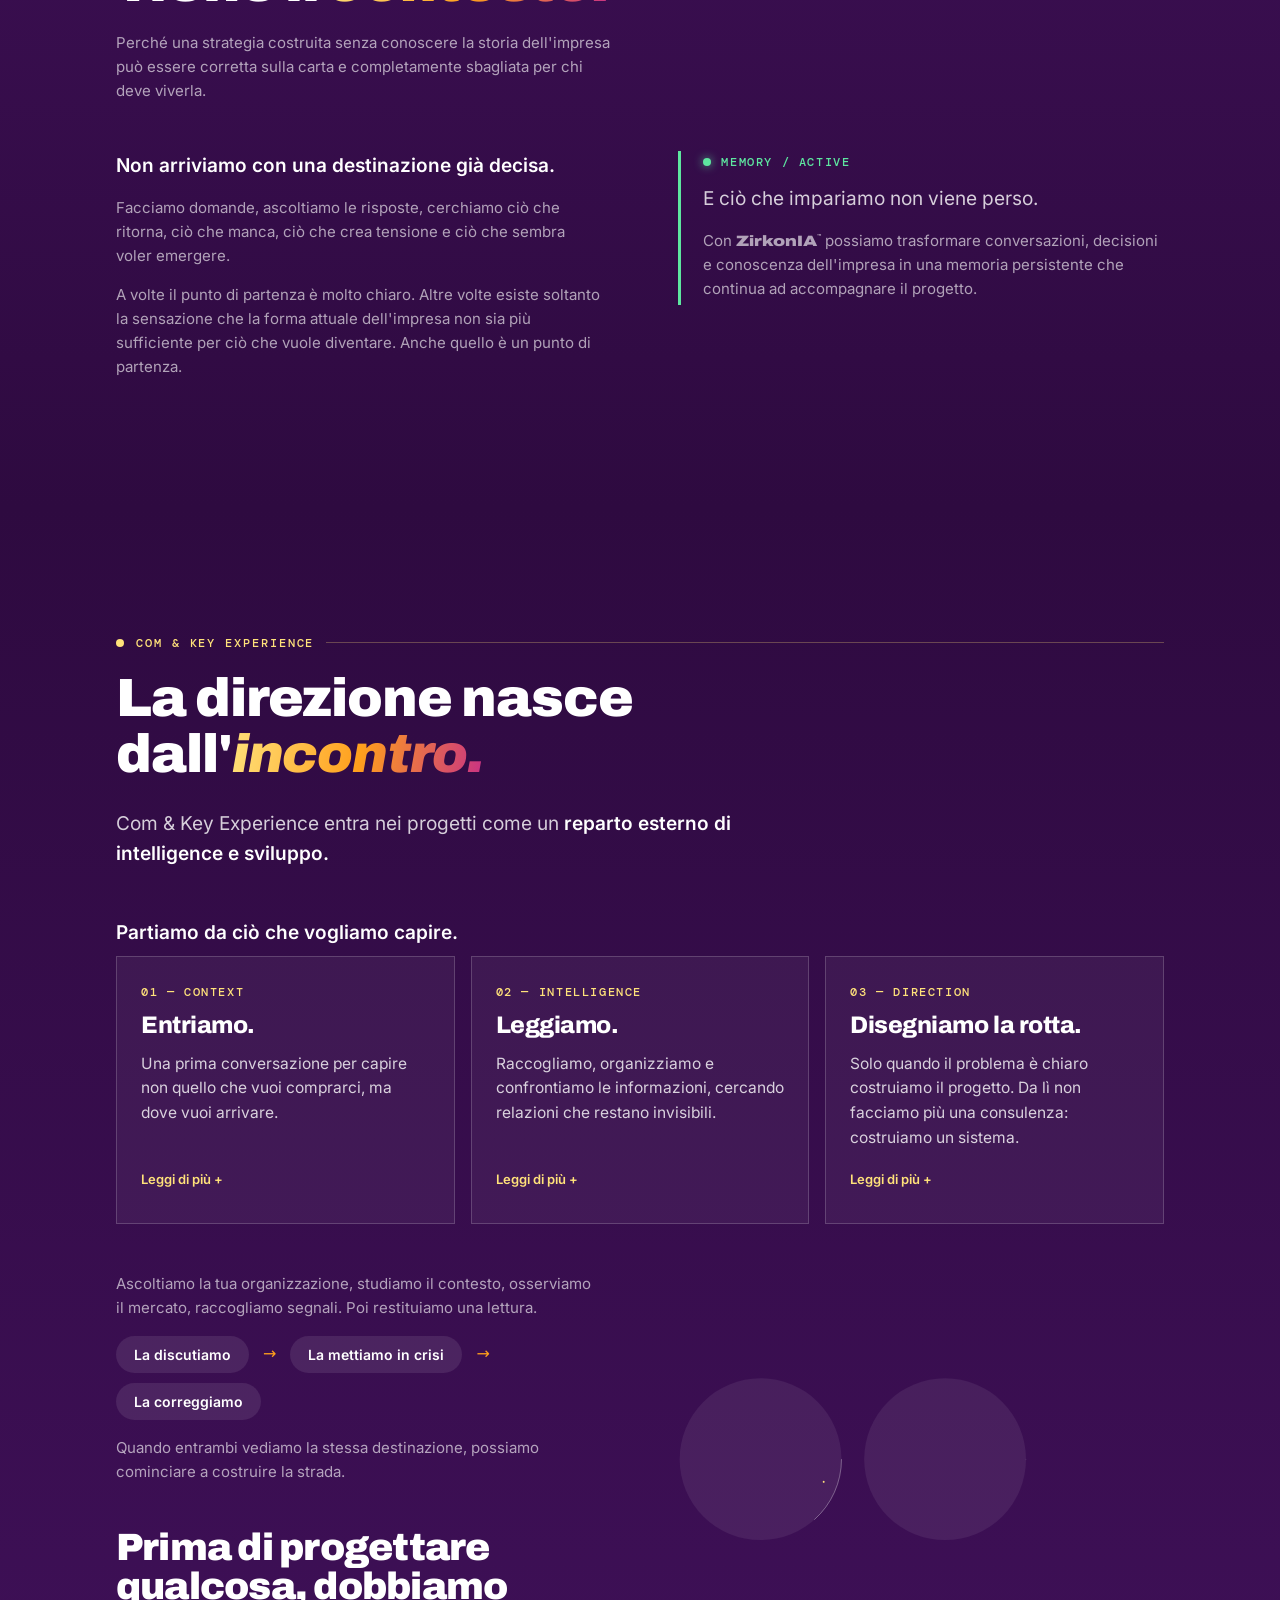
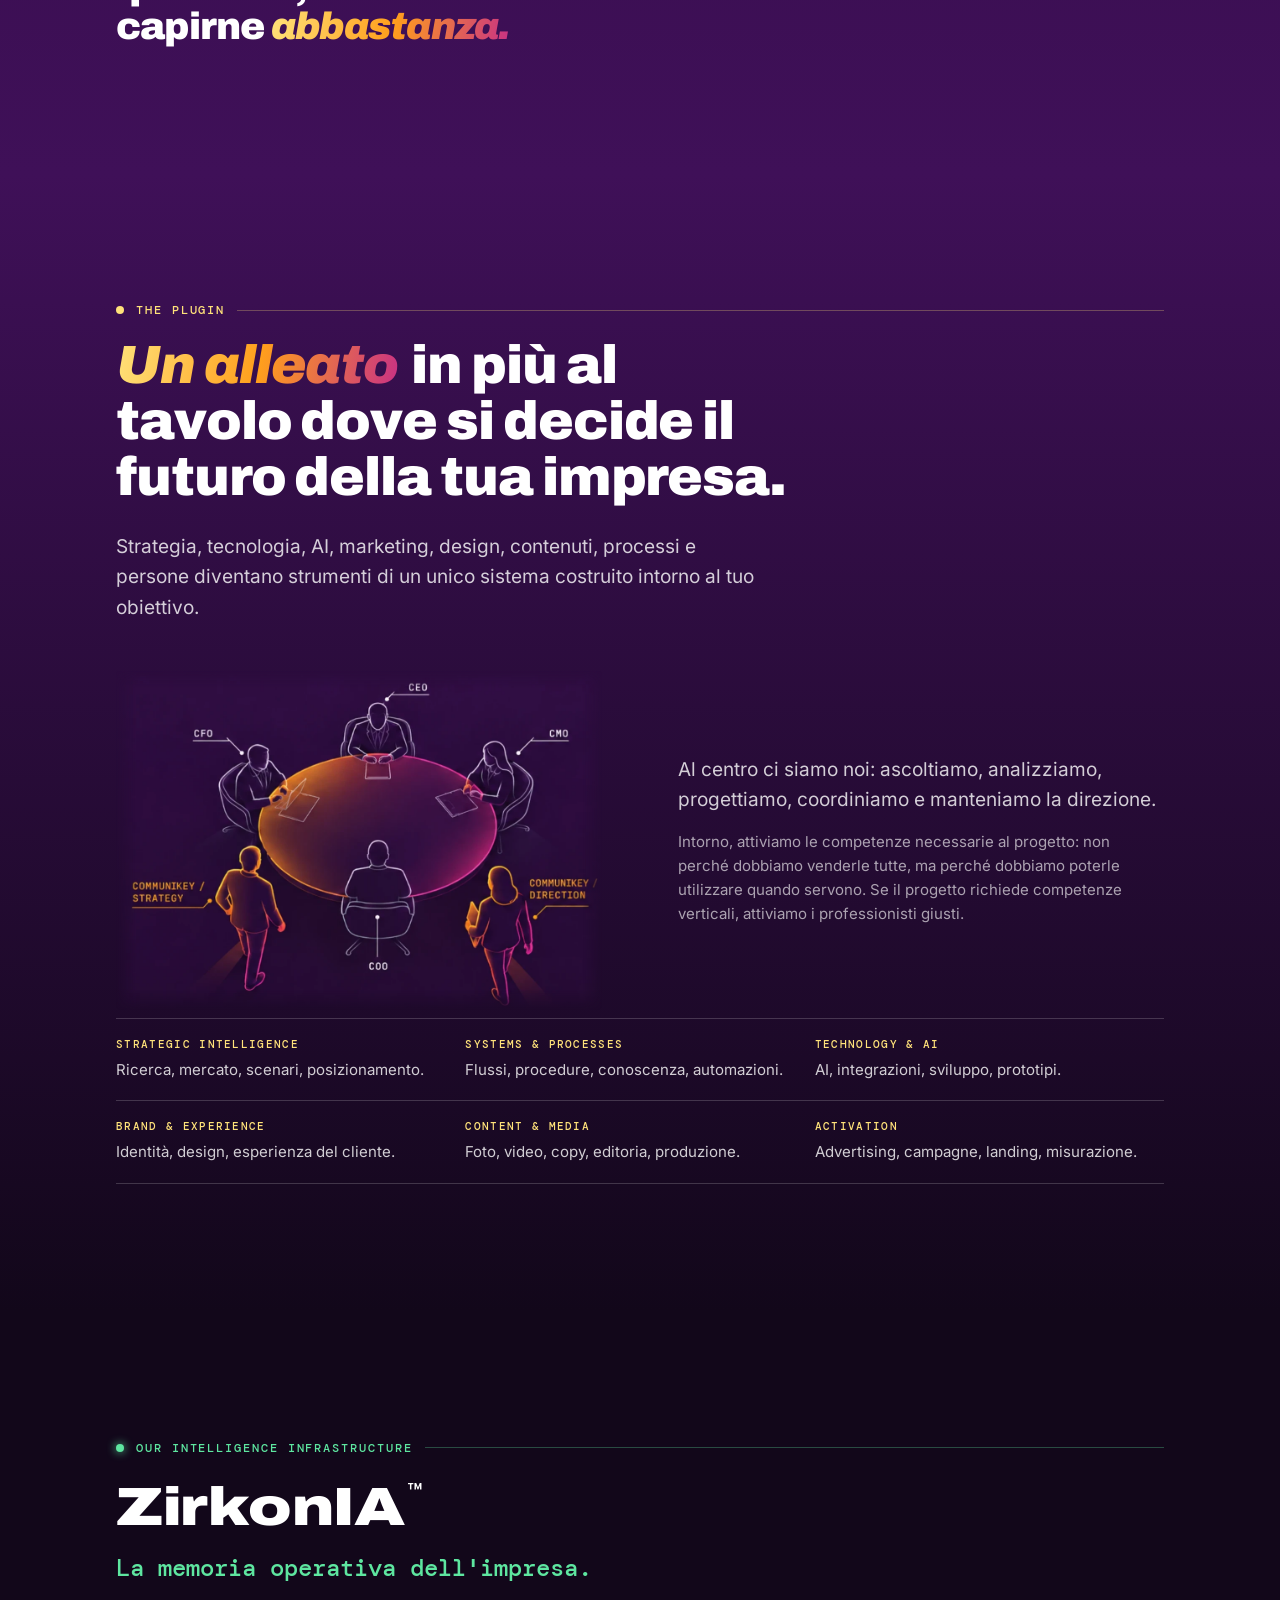
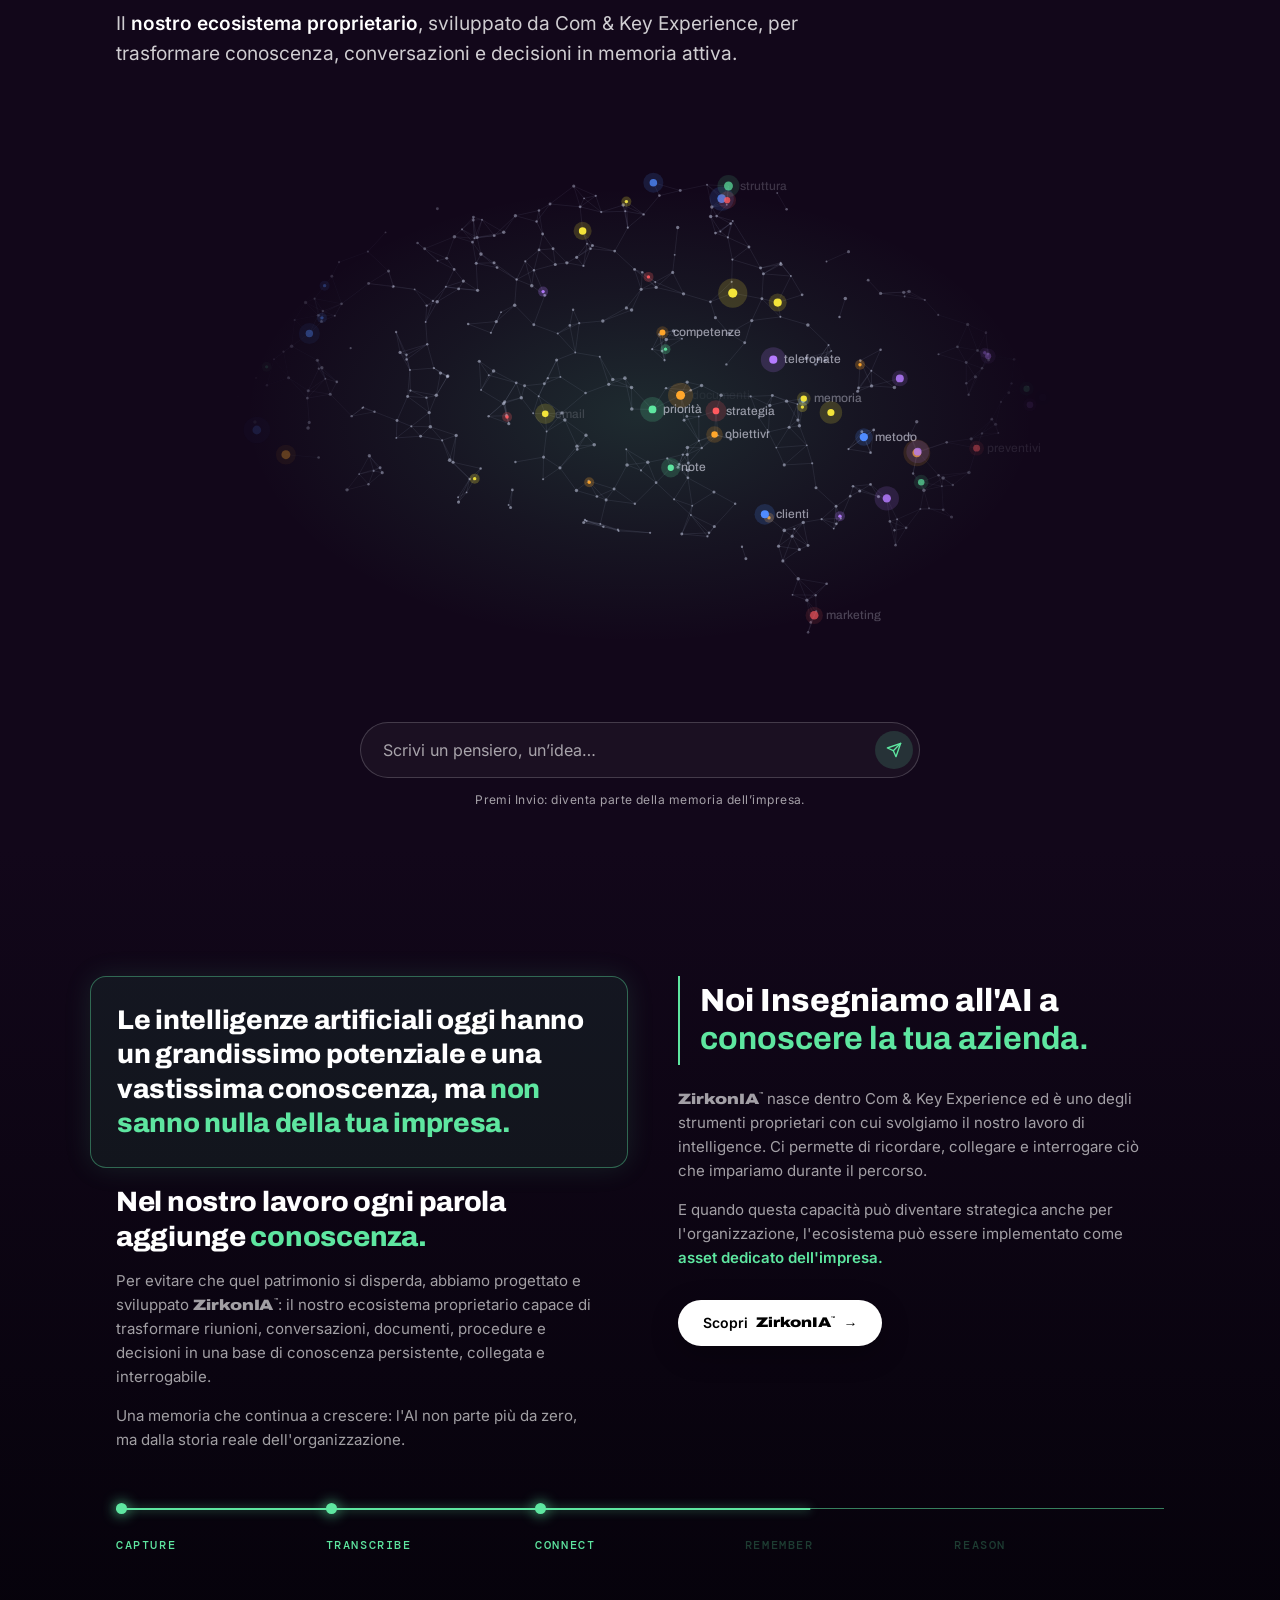
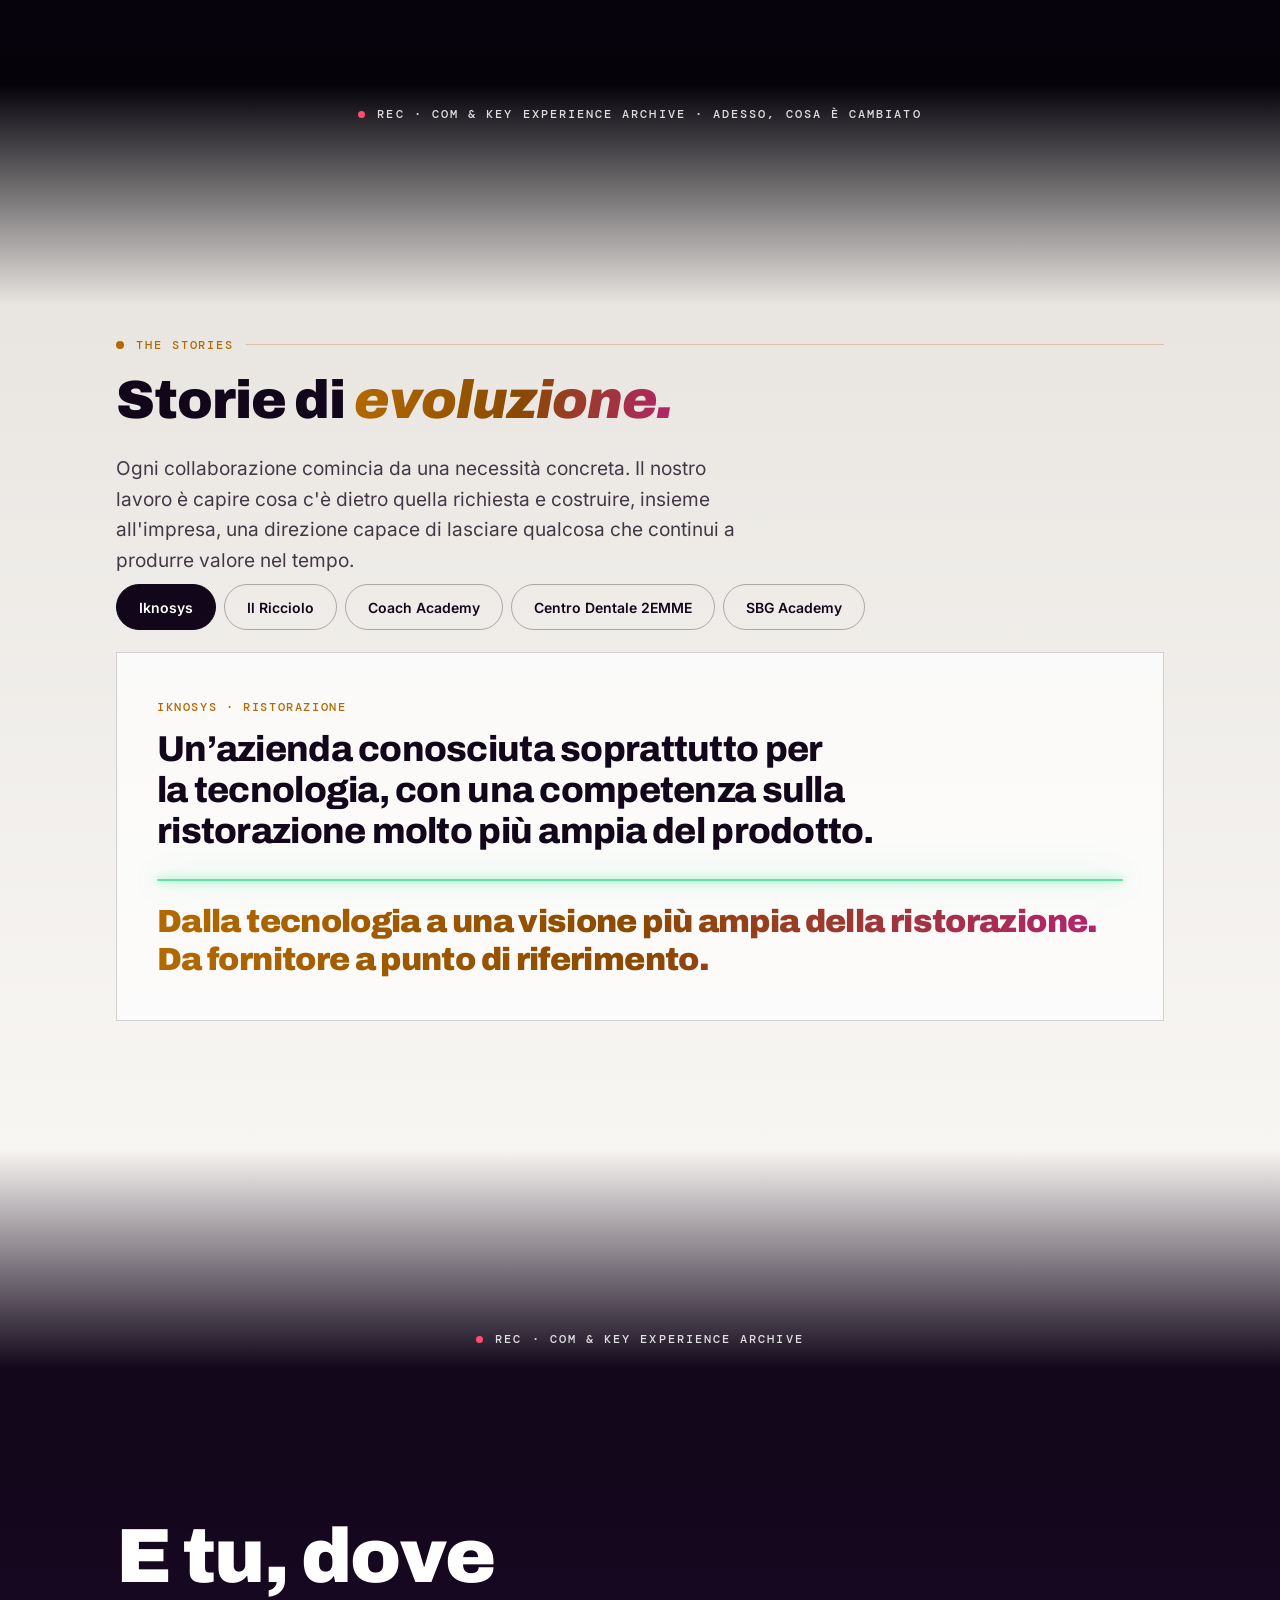
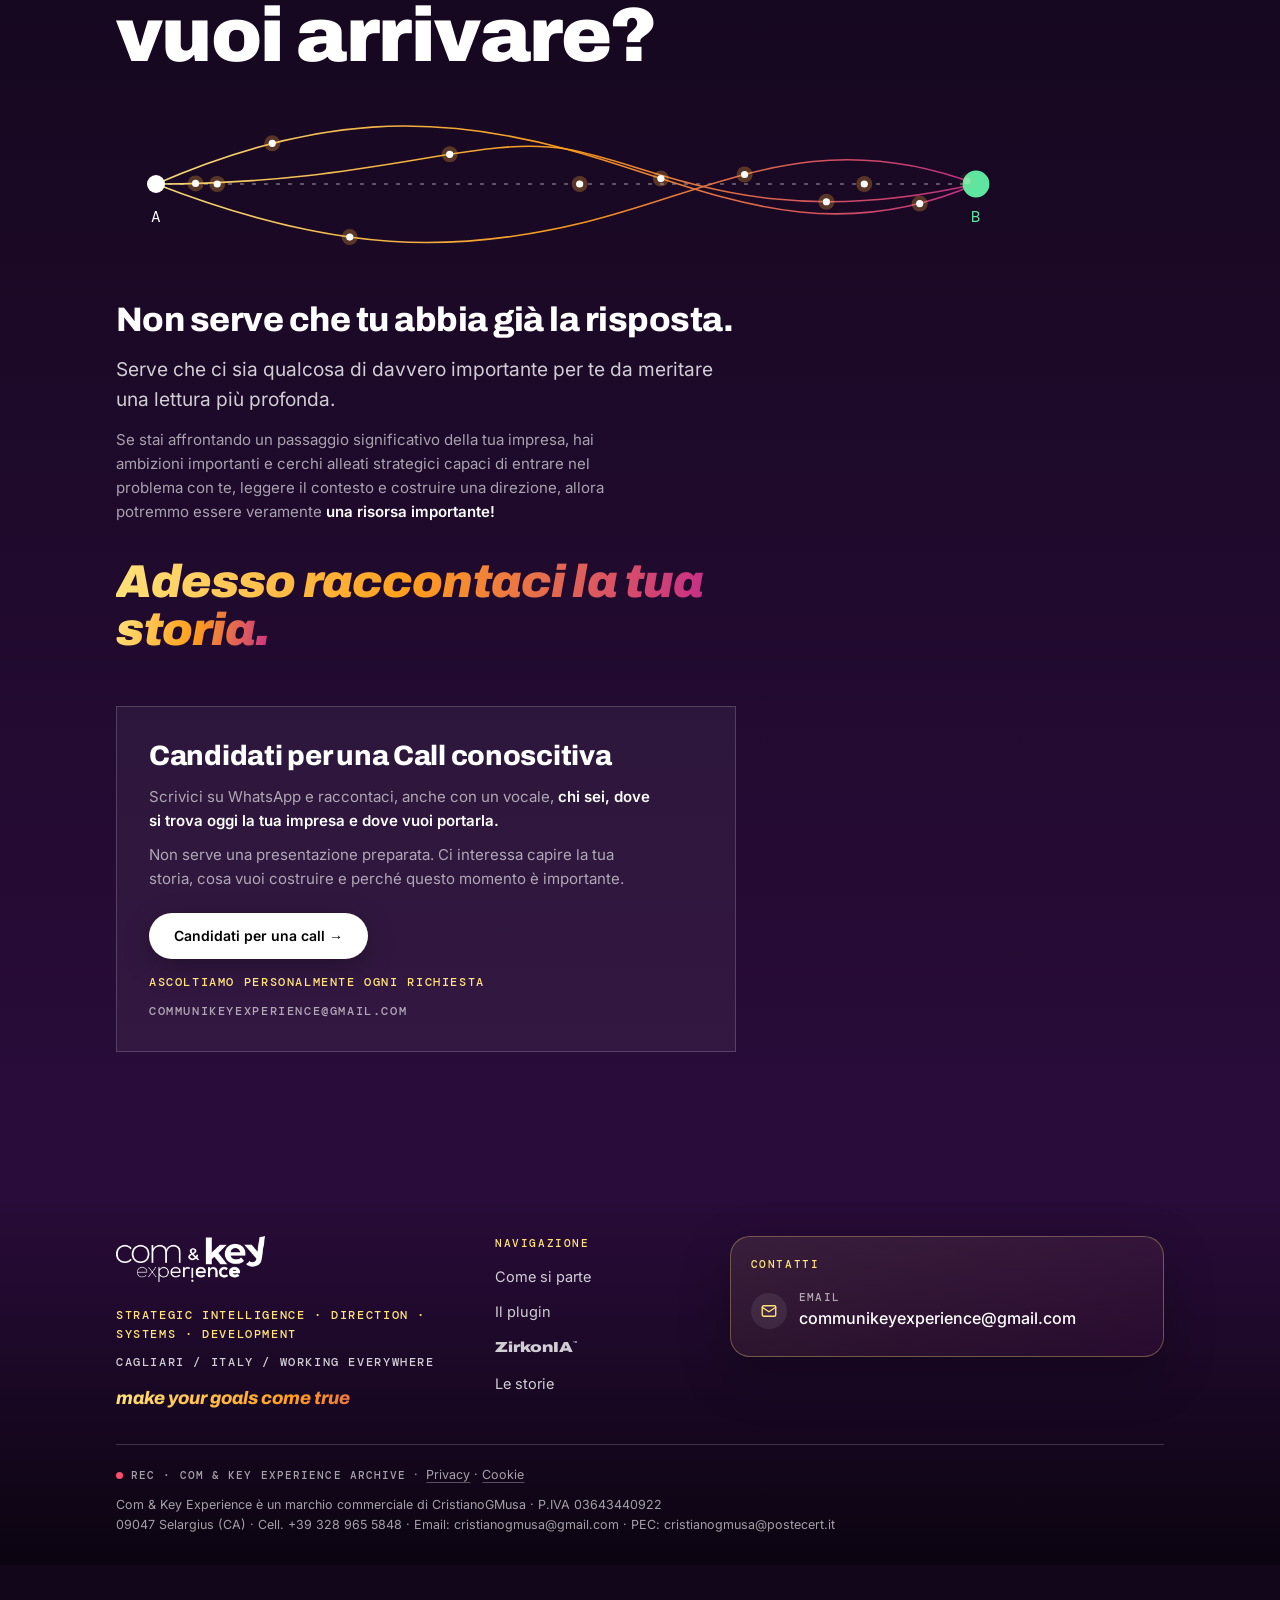
==== commit d39c0f1f: "Landing: nuovo messaggio precompilato di WhatsApp Co-Authored-By: Claude Sonnet 5.5 <noreply@anthrop" ====
--- a/index.html
+++ b/index.html
@@ -581,7 +581,7 @@
     <li><a href="#zirkonia"><span class="zbr">ZirkonIA<sup>™</sup></span></a></li>
     <li><a href="#prova">Le storie</a></li>
   </ul>
-  <a class="btn btn-p" href="https://wa.me/393484925505" data-wa-text="Buongiorno%2C%20vi%20sto%20contattando%20per%20la%20consulenza%20iniziale%20di%20Com%20%26%20Key%20Experience.%20Vi%20racconto%20in%20breve%20la%20situazione%20della%20mia%20azienda%2C%20chi%20sono%20e%20dove%20voglio%20arrivare." target="_blank" rel="noopener">Candidati per una call</a>
+  <a class="btn btn-p" href="https://wa.me/393484925505" data-wa-text="Buongiorno%2C%20vi%20sto%20contattando%20per%20la%20consulenza%20iniziale%20di%20Com%20%26%20Key%20Experience.%20Vorrei%20raccontarvi%20la%20situazione%20della%20mia%20azienda%2C%20chi%20sono%20e%20dove%20voglio%20arrivare." target="_blank" rel="noopener">Candidati per una call</a>
 </div></nav>
 
 <main id="top">
@@ -594,7 +594,7 @@
       <h1><span>Raccontaci dove vuoi portare la tua impresa.</span><span><em class="g">Costruiremo con te il sistema per arrivarci.</em></span></h1>
       <p class="lead">Com &amp; Key Experience affianca imprenditori e aziende quando l'obiettivo è troppo importante per essere ridotto a una campagna, un sito, un software o una singola consulenza.</p>
       <p class="small" style="margin-top:14px"><b style="color:#fff">Entriamo nel tuo contesto.</b> Ascoltiamo, raccogliamo informazioni, colleghiamo ciò che normalmente rimane separato. Poi costruiamo una lettura, definiamo una direzione e la trasformiamo in un progetto concreto.</p>
-      <div class="btns"><a class="btn btn-p" href="https://wa.me/393484925505" data-wa-text="Buongiorno%2C%20vi%20sto%20contattando%20per%20la%20consulenza%20iniziale%20di%20Com%20%26%20Key%20Experience.%20Vi%20racconto%20in%20breve%20la%20situazione%20della%20mia%20azienda%2C%20chi%20sono%20e%20dove%20voglio%20arrivare." target="_blank" rel="noopener">Candidati per una call <span class="arr" aria-hidden="true">→</span></a><a class="btn btn-o" href="#communikey">Scopri come lavoriamo ↓</a></div>
+      <div class="btns"><a class="btn btn-p" href="https://wa.me/393484925505" data-wa-text="Buongiorno%2C%20vi%20sto%20contattando%20per%20la%20consulenza%20iniziale%20di%20Com%20%26%20Key%20Experience.%20Vorrei%20raccontarvi%20la%20situazione%20della%20mia%20azienda%2C%20chi%20sono%20e%20dove%20voglio%20arrivare." target="_blank" rel="noopener">Candidati per una call <span class="arr" aria-hidden="true">→</span></a><a class="btn btn-o" href="#communikey">Scopri come lavoriamo ↓</a></div>
     </div>
 
     <!-- INTELLIGENCE MAP: da A a B. Decorativa (aria-hidden); il contenuto vive nell'HTML sopra. -->
@@ -923,7 +923,7 @@
       <h3>Candidati per una Call conoscitiva</h3>
       <p class="small">Scrivici su WhatsApp e raccontaci, anche con un vocale, <b style="color:#fff">chi sei, dove si trova oggi la tua impresa e dove vuoi portarla.</b></p>
       <p class="small">Non serve una presentazione preparata. Ci interessa capire la tua storia, cosa vuoi costruire e perché questo momento è importante.</p>
-      <div class="btns"><a class="btn btn-p" href="https://wa.me/393484925505" data-wa-text="Buongiorno%2C%20vi%20sto%20contattando%20per%20la%20consulenza%20iniziale%20di%20Com%20%26%20Key%20Experience.%20Vi%20racconto%20in%20breve%20la%20situazione%20della%20mia%20azienda%2C%20chi%20sono%20e%20dove%20voglio%20arrivare." target="_blank" rel="noopener">Candidati per una call →</a></div>
+      <div class="btns"><a class="btn btn-p" href="https://wa.me/393484925505" data-wa-text="Buongiorno%2C%20vi%20sto%20contattando%20per%20la%20consulenza%20iniziale%20di%20Com%20%26%20Key%20Experience.%20Vorrei%20raccontarvi%20la%20situazione%20della%20mia%20azienda%2C%20chi%20sono%20e%20dove%20voglio%20arrivare." target="_blank" rel="noopener">Candidati per una call →</a></div>
       <p class="mono fin-note">Ascoltiamo personalmente ogni richiesta</p>
       <p class="mono" style="margin-top:14px;color:var(--dim)">communikeyexperience@gmail.com</p>
     </div>
@@ -1062,7 +1062,7 @@
   window.open(a.href + "?text=" + a.getAttribute("data-wa-text"), "_blank", "noopener");
 });
 </script>
-<div class="dock"><div class="wrap"><p><b>Dove vuoi portare la tua impresa?</b> Raccontacelo in una conversazione.</p><a class="btn btn-p" href="https://wa.me/393484925505" data-wa-text="Buongiorno%2C%20vi%20sto%20contattando%20per%20la%20consulenza%20iniziale%20di%20Com%20%26%20Key%20Experience.%20Vi%20racconto%20in%20breve%20la%20situazione%20della%20mia%20azienda%2C%20chi%20sono%20e%20dove%20voglio%20arrivare." target="_blank" rel="noopener">Candidati per una call →</a></div></div>
+<div class="dock"><div class="wrap"><p><b>Dove vuoi portare la tua impresa?</b> Raccontacelo in una conversazione.</p><a class="btn btn-p" href="https://wa.me/393484925505" data-wa-text="Buongiorno%2C%20vi%20sto%20contattando%20per%20la%20consulenza%20iniziale%20di%20Com%20%26%20Key%20Experience.%20Vorrei%20raccontarvi%20la%20situazione%20della%20mia%20azienda%2C%20chi%20sono%20e%20dove%20voglio%20arrivare." target="_blank" rel="noopener">Candidati per una call →</a></div></div>
 
 <script src="assets/gsap.min.js"></script>
 <script>
